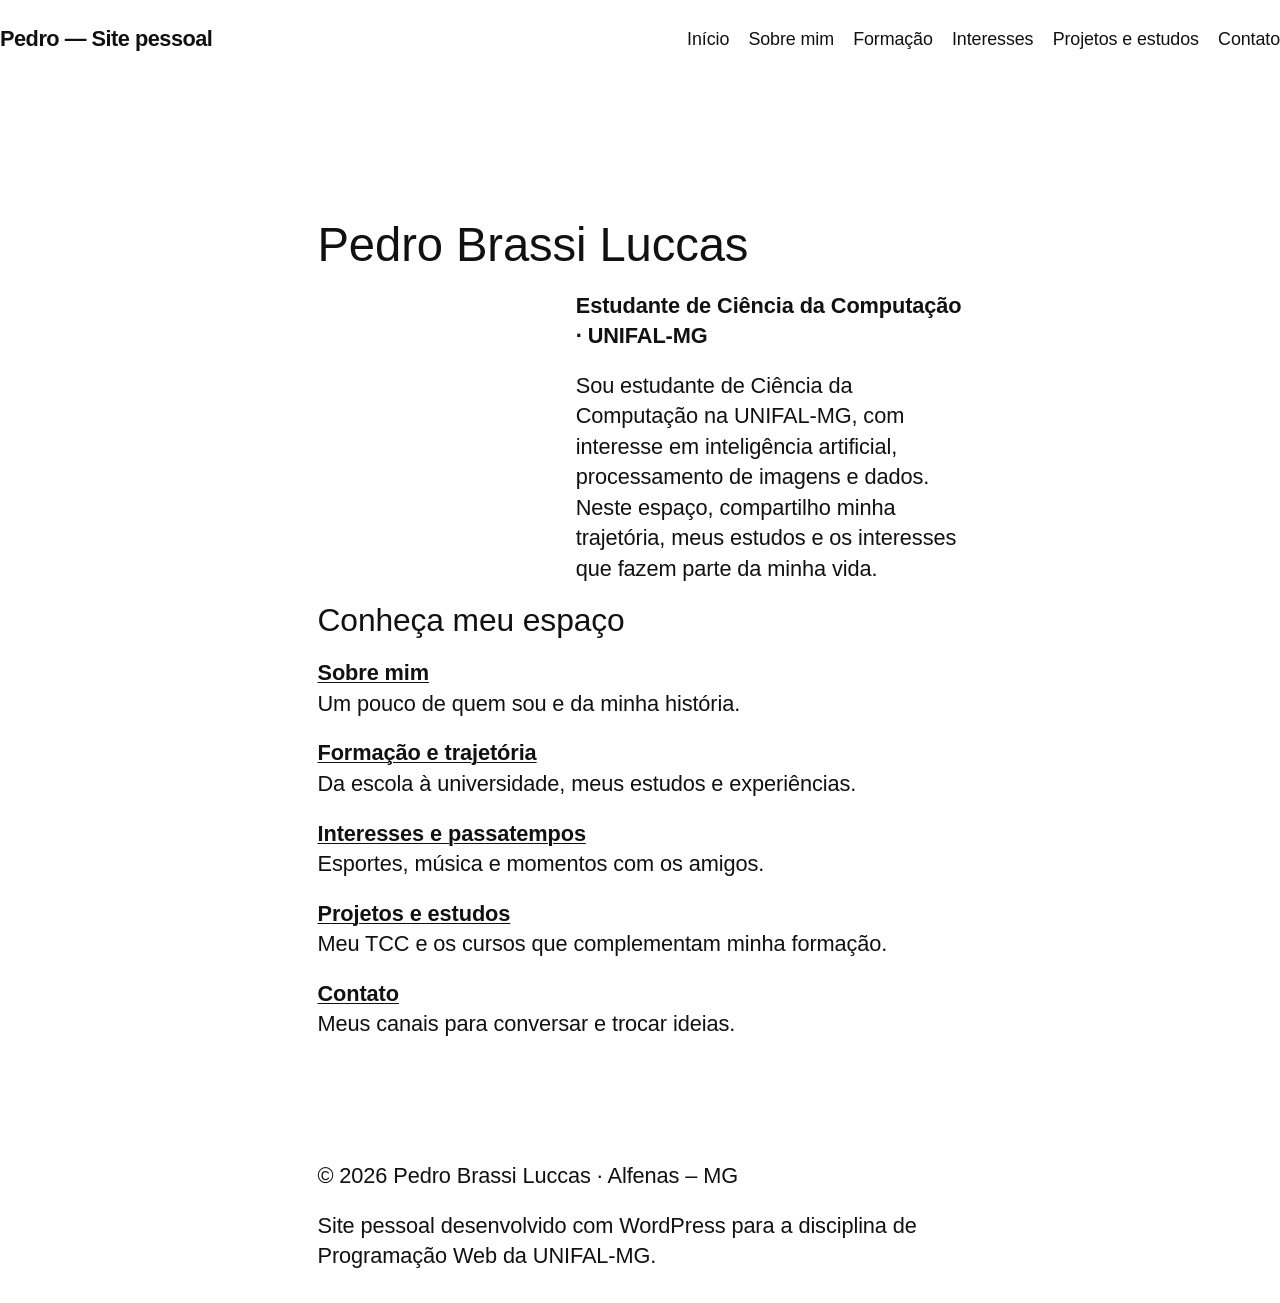
==== index.html @ 94f08eb8 "Adiciona site pessoal exportado do WordPress" ====
<!DOCTYPE html>
<html lang="en-US">
<head><meta charset="UTF-8">
	
	<meta name="viewport" content="width=device-width, initial-scale=1">
<meta name="robots" content="max-image-preview:large">
<title>Pedro — Site pessoal</title>




<style id="wp-img-auto-sizes-contain-inline-css">
img:is([sizes=auto i],[sizes^="auto," i]){contain-intrinsic-size:3000px 1500px}
/*# sourceURL=wp-img-auto-sizes-contain-inline-css */
</style>
<style id="wp-block-site-title-inline-css">
.wp-block-site-title{box-sizing:border-box}.wp-block-site-title :where(a){color:inherit;font-family:inherit;font-size:inherit;font-style:inherit;font-weight:inherit;letter-spacing:inherit;line-height:inherit;text-decoration:inherit}
/*# sourceURL=/site-pessoal/wp-includes/blocks/site-title/style.min.css */
</style>
<style id="wp-block-navigation-link-inline-css">
.wp-block-navigation .wp-block-navigation-item__label{overflow-wrap:break-word}.wp-block-navigation .wp-block-navigation-item__description{display:none}.link-ui-tools{outline:1px solid #f0f0f0;padding:8px}.link-ui-block-inserter{padding-top:8px}.link-ui-block-inserter__back{margin-left:8px;text-transform:uppercase}
/*# sourceURL=/site-pessoal/wp-includes/blocks/navigation-link/style.min.css */
</style>
<style id="wp-block-navigation-inline-css">
.wp-block-navigation{position:relative}.wp-block-navigation ul{margin-bottom:0;margin-left:0;margin-top:0;padding-left:0}.wp-block-navigation ul,.wp-block-navigation ul li{list-style:none}.wp-block-navigation .wp-block-navigation-item{align-items:center;background-color:inherit;display:flex;position:relative}.wp-block-navigation .wp-block-navigation-item .wp-block-navigation__submenu-container:empty{display:none}.wp-block-navigation .wp-block-navigation-item__content{display:block;z-index:1}.wp-block-navigation .wp-block-navigation-item__content.wp-block-navigation-item__content{color:inherit}.wp-block-navigation.has-text-decoration-underline .wp-block-navigation-item__content,.wp-block-navigation.has-text-decoration-underline .wp-block-navigation-item__content:active,.wp-block-navigation.has-text-decoration-underline .wp-block-navigation-item__content:focus{text-decoration:underline}.wp-block-navigation.has-text-decoration-line-through .wp-block-navigation-item__content,.wp-block-navigation.has-text-decoration-line-through .wp-block-navigation-item__content:active,.wp-block-navigation.has-text-decoration-line-through .wp-block-navigation-item__content:focus{text-decoration:line-through}.wp-block-navigation :where(a),.wp-block-navigation :where(a:active),.wp-block-navigation :where(a:focus){text-decoration:none}.wp-block-navigation .wp-block-navigation__submenu-icon{align-self:center;background-color:inherit;border:none;color:currentColor;display:inline-block;font-size:inherit;height:.6em;line-height:0;margin-left:.25em;padding:0;width:.6em}.wp-block-navigation .wp-block-navigation__submenu-icon svg{stroke:currentColor;display:inline-block;height:inherit;margin-top:.075em;width:inherit}.wp-block-navigation{--navigation-layout-justification-setting:flex-start;--navigation-layout-direction:row;--navigation-layout-wrap:wrap;--navigation-layout-justify:flex-start;--navigation-layout-align:center}.wp-block-navigation.is-vertical{--navigation-layout-direction:column;--navigation-layout-justify:initial;--navigation-layout-align:flex-start}.wp-block-navigation.no-wrap{--navigation-layout-wrap:nowrap}.wp-block-navigation.items-justified-center{--navigation-layout-justification-setting:center;--navigation-layout-justify:center}.wp-block-navigation.items-justified-center.is-vertical{--navigation-layout-align:center}.wp-block-navigation.items-justified-right{--navigation-layout-justification-setting:flex-end;--navigation-layout-justify:flex-end}.wp-block-navigation.items-justified-right.is-vertical{--navigation-layout-align:flex-end}.wp-block-navigation.items-justified-space-between{--navigation-layout-justification-setting:space-between;--navigation-layout-justify:space-between}:where(.wp-block-navigation) ul li{padding:0}.wp-block-navigation .has-child .wp-block-navigation__submenu-container{align-items:normal;background-color:inherit;color:inherit;display:flex;flex-direction:column;opacity:0;position:absolute;z-index:2}@media not (prefers-reduced-motion){.wp-block-navigation .has-child .wp-block-navigation__submenu-container{transition:opacity .1s linear}}.wp-block-navigation .has-child .wp-block-navigation__submenu-container{height:0;overflow:hidden;visibility:hidden;width:0}.wp-block-navigation .has-child .wp-block-navigation__submenu-container>.wp-block-navigation-item>.wp-block-navigation-item__content{display:flex;flex-grow:1;padding:.5em 1em}.wp-block-navigation .has-child .wp-block-navigation__submenu-container>.wp-block-navigation-item>.wp-block-navigation-item__content .wp-block-navigation__submenu-icon{margin-left:auto;margin-right:0}.wp-block-navigation .has-child .wp-block-navigation__submenu-container .wp-block-navigation-item__content{margin:0}.wp-block-navigation .has-child .wp-block-navigation__submenu-container{left:-1px;top:100%}@media (min-width:782px){.wp-block-navigation .has-child .wp-block-navigation__submenu-container .wp-block-navigation__submenu-container{left:100%;top:-1px}.wp-block-navigation .has-child .wp-block-navigation__submenu-container .wp-block-navigation__submenu-container:before{background:transparent;content:"";display:block;height:100%;position:absolute;right:100%;width:.5em}.wp-block-navigation .has-child .wp-block-navigation__submenu-container .wp-block-navigation__submenu-icon{margin-right:.25em}.wp-block-navigation .has-child .wp-block-navigation__submenu-container .wp-block-navigation__submenu-icon svg{transform:rotate(-90deg)}}@media (hover:hover){.wp-block-navigation .has-child:not(.open-on-click):hover>.wp-block-navigation__submenu-container{height:auto;min-width:200px;opacity:1;overflow:visible;visibility:visible;width:auto}}.wp-block-navigation .has-child .wp-block-navigation-submenu__toggle[aria-expanded=true]~.wp-block-navigation__submenu-container,.wp-block-navigation .has-child:not(.open-on-click):not(.open-on-hover-click):focus-within>.wp-block-navigation__submenu-container{height:auto;min-width:200px;opacity:1;overflow:visible;visibility:visible;width:auto}.wp-block-navigation .has-child.open-always{align-items:var(--navigation-layout-align,initial);flex-direction:var(--navigation-layout-direction,initial);flex-wrap:var(--navigation-layout-wrap,wrap);gap:var(--wp--style--block-gap,2em)}.wp-block-navigation .has-child.open-always,.wp-block-navigation .has-child.open-always .wp-block-navigation-item{justify-content:var(--navigation-layout-justify,initial)}.wp-block-navigation .has-child.open-always .wp-block-navigation__submenu-container,.wp-block-navigation .has-child.open-always.wp-block-navigation-submenu{gap:var(--wp--style--block-gap,2em)}.wp-block-navigation .has-child.open-always .wp-block-navigation-item,.wp-block-navigation .has-child.open-always .wp-block-navigation__submenu-container,.wp-block-navigation .has-child.open-always.wp-block-navigation-submenu{padding-bottom:0;padding-top:0}.wp-block-navigation .has-child.open-always .wp-block-navigation__submenu-container{padding-left:var(--wp--style--block-gap,2em);padding-right:var(--wp--style--block-gap,2em)}.wp-block-navigation .has-child.open-always .wp-block-navigation__submenu-container .wp-block-navigation-item__content{padding:0}.wp-block-navigation .has-child.open-always .wp-block-navigation__submenu-container>.wp-block-navigation-item>.wp-block-navigation-item__content,.wp-block-navigation .has-child.open-always>.wp-block-navigation-item__content{flex-grow:0}.wp-block-navigation .has-child.open-always>.wp-block-navigation__submenu-container{background-color:transparent;border:none;color:inherit;flex-basis:100%;height:auto;opacity:1;overflow:visible;position:static;visibility:visible;width:auto}.wp-block-navigation.has-background .has-child .wp-block-navigation__submenu-container{left:0;top:100%}@media (min-width:782px){.wp-block-navigation.has-background .has-child .wp-block-navigation__submenu-container .wp-block-navigation__submenu-container{left:100%;top:0}}.wp-block-navigation-submenu{display:flex;position:relative}.wp-block-navigation-submenu .wp-block-navigation__submenu-icon svg{stroke:currentColor}button.wp-block-navigation-item__content{background-color:transparent;border:none;color:currentColor;font-family:inherit;font-size:inherit;font-style:inherit;font-weight:inherit;letter-spacing:inherit;line-height:inherit;text-align:left;text-transform:inherit}.wp-block-navigation-submenu__toggle{cursor:pointer}.wp-block-navigation-submenu__toggle[aria-expanded=true]+.wp-block-navigation__submenu-icon>svg,.wp-block-navigation-submenu__toggle[aria-expanded=true]>svg{transform:rotate(180deg)}.wp-block-navigation-item.open-on-click .wp-block-navigation-submenu__toggle{padding-left:0;padding-right:.85em}.wp-block-navigation-item.open-on-click .wp-block-navigation-submenu__toggle+.wp-block-navigation__submenu-icon{margin-left:-.6em;pointer-events:none}.wp-block-navigation-item.open-on-click button.wp-block-navigation-item__content:not(.wp-block-navigation-submenu__toggle){padding:0}.wp-block-navigation .wp-block-page-list,.wp-block-navigation__container,.wp-block-navigation__responsive-close,.wp-block-navigation__responsive-container,.wp-block-navigation__responsive-container-content,.wp-block-navigation__responsive-dialog{gap:inherit}:where(.wp-block-navigation.has-background .wp-block-navigation-item a:not(.wp-element-button)),:where(.wp-block-navigation.has-background .wp-block-navigation-submenu a:not(.wp-element-button)){padding:.5em 1em}:where(.wp-block-navigation .wp-block-navigation__submenu-container .wp-block-navigation-item a:not(.wp-element-button)),:where(.wp-block-navigation .wp-block-navigation__submenu-container .wp-block-navigation-submenu a:not(.wp-element-button)),:where(.wp-block-navigation .wp-block-navigation__submenu-container .wp-block-navigation-submenu button.wp-block-navigation-item__content),:where(.wp-block-navigation .wp-block-navigation__submenu-container .wp-block-pages-list__item button.wp-block-navigation-item__content){padding:.5em 1em}.wp-block-navigation.items-justified-right .wp-block-navigation__container .has-child .wp-block-navigation__submenu-container,.wp-block-navigation.items-justified-right .wp-block-page-list>.has-child .wp-block-navigation__submenu-container,.wp-block-navigation.items-justified-space-between .wp-block-page-list>.has-child:last-child .wp-block-navigation__submenu-container,.wp-block-navigation.items-justified-space-between>.wp-block-navigation__container>.has-child:last-child .wp-block-navigation__submenu-container{left:auto;right:0}.wp-block-navigation.items-justified-right .wp-block-navigation__container .has-child .wp-block-navigation__submenu-container .wp-block-navigation__submenu-container,.wp-block-navigation.items-justified-right .wp-block-page-list>.has-child .wp-block-navigation__submenu-container .wp-block-navigation__submenu-container,.wp-block-navigation.items-justified-space-between .wp-block-page-list>.has-child:last-child .wp-block-navigation__submenu-container .wp-block-navigation__submenu-container,.wp-block-navigation.items-justified-space-between>.wp-block-navigation__container>.has-child:last-child .wp-block-navigation__submenu-container .wp-block-navigation__submenu-container{left:-1px;right:-1px}@media (min-width:782px){.wp-block-navigation.items-justified-right .wp-block-navigation__container .has-child .wp-block-navigation__submenu-container .wp-block-navigation__submenu-container,.wp-block-navigation.items-justified-right .wp-block-page-list>.has-child .wp-block-navigation__submenu-container .wp-block-navigation__submenu-container,.wp-block-navigation.items-justified-space-between .wp-block-page-list>.has-child:last-child .wp-block-navigation__submenu-container .wp-block-navigation__submenu-container,.wp-block-navigation.items-justified-space-between>.wp-block-navigation__container>.has-child:last-child .wp-block-navigation__submenu-container .wp-block-navigation__submenu-container{left:auto;right:100%}}.wp-block-navigation:not(.has-background) .wp-block-navigation__submenu-container{background-color:#fff;border:1px solid rgba(0,0,0,.15)}.wp-block-navigation.has-background .wp-block-navigation__submenu-container{background-color:inherit}.wp-block-navigation:not(.has-text-color) .wp-block-navigation__submenu-container{color:#000}.wp-block-navigation__container{align-items:var(--navigation-layout-align,initial);display:flex;flex-direction:var(--navigation-layout-direction,initial);flex-wrap:var(--navigation-layout-wrap,wrap);justify-content:var(--navigation-layout-justify,initial);list-style:none;margin:0;padding-left:0}.wp-block-navigation__container .is-responsive{display:none}.wp-block-navigation__container:only-child,.wp-block-page-list:only-child{flex-grow:1}@keyframes overlay-menu__fade-in-animation{0%{opacity:0;transform:translateY(.5em)}to{opacity:1;transform:translateY(0)}}.wp-block-navigation__responsive-container{bottom:0;display:none;left:0;position:fixed;right:0;top:0}.wp-block-navigation__responsive-container :where(.wp-block-navigation-item a){color:inherit}.wp-block-navigation__responsive-container .wp-block-navigation__responsive-container-content{align-items:var(--navigation-layout-align,initial);display:flex;flex-direction:var(--navigation-layout-direction,initial);flex-wrap:var(--navigation-layout-wrap,wrap);justify-content:var(--navigation-layout-justify,initial)}.wp-block-navigation__responsive-container:not(.is-menu-open.is-menu-open){background-color:inherit!important;color:inherit!important}.wp-block-navigation__responsive-container.is-menu-open{background-color:inherit;display:flex;flex-direction:column}@media not (prefers-reduced-motion){.wp-block-navigation__responsive-container.is-menu-open{animation:overlay-menu__fade-in-animation .1s ease-out;animation-fill-mode:forwards}}.wp-block-navigation__responsive-container.is-menu-open:not(.disable-default-overlay){padding:clamp(1rem,var(--wp--style--root--padding-top),20rem) clamp(1rem,var(--wp--style--root--padding-right),20rem) clamp(1rem,var(--wp--style--root--padding-bottom),20rem) clamp(1rem,var(--wp--style--root--padding-left),20rem)}.wp-block-navigation__responsive-container.is-menu-open{overflow:auto;z-index:100000}.wp-block-navigation__responsive-container.is-menu-open:not(.disable-default-overlay) .wp-block-navigation__responsive-container-content{padding-top:calc(2rem + 24px)}.wp-block-navigation__responsive-container.is-menu-open:where(:not(.disable-default-overlay)) .wp-block-navigation__responsive-container-content{align-items:var(--navigation-layout-justification-setting,inherit);display:flex;flex-direction:column;flex-wrap:nowrap;overflow:visible}.wp-block-navigation__responsive-container.is-menu-open:where(:not(.disable-default-overlay)) .wp-block-navigation__responsive-container-content,.wp-block-navigation__responsive-container.is-menu-open:where(:not(.disable-default-overlay)) .wp-block-navigation__responsive-container-content .wp-block-navigation__container,.wp-block-navigation__responsive-container.is-menu-open:where(:not(.disable-default-overlay)) .wp-block-navigation__responsive-container-content .wp-block-page-list{justify-content:flex-start}.wp-block-navigation__responsive-container.is-menu-open:where(:not(.disable-default-overlay)) .wp-block-navigation__responsive-container-content .wp-block-navigation__submenu-icon{display:none}.wp-block-navigation__responsive-container.is-menu-open:where(:not(.disable-default-overlay)) .wp-block-navigation__responsive-container-content .has-child .wp-block-navigation__submenu-container{border:none;height:auto;min-width:200px;opacity:1;overflow:initial;padding-left:2rem;padding-right:2rem;position:static;visibility:visible;width:auto}.wp-block-navigation__responsive-container.is-menu-open:where(:not(.disable-default-overlay)) .wp-block-navigation__responsive-container-content .wp-block-navigation__container,.wp-block-navigation__responsive-container.is-menu-open:where(:not(.disable-default-overlay)) .wp-block-navigation__responsive-container-content .wp-block-navigation__submenu-container{gap:inherit}.wp-block-navigation__responsive-container.is-menu-open:where(:not(.disable-default-overlay)) .wp-block-navigation__responsive-container-content .wp-block-navigation__submenu-container{padding-top:var(--wp--style--block-gap,2em)}.wp-block-navigation__responsive-container.is-menu-open:where(:not(.disable-default-overlay)) .wp-block-navigation__responsive-container-content .wp-block-navigation-item__content{padding:0}.wp-block-navigation__responsive-container.is-menu-open:where(:not(.disable-default-overlay)) .wp-block-navigation__responsive-container-content .wp-block-navigation-item,.wp-block-navigation__responsive-container.is-menu-open:where(:not(.disable-default-overlay)) .wp-block-navigation__responsive-container-content .wp-block-navigation__container,.wp-block-navigation__responsive-container.is-menu-open:where(:not(.disable-default-overlay)) .wp-block-navigation__responsive-container-content .wp-block-page-list{align-items:var(--navigation-layout-justification-setting,initial);display:flex;flex-direction:column}.wp-block-navigation__responsive-container.is-menu-open:where(:not(.disable-default-overlay)) .wp-block-navigation-item,.wp-block-navigation__responsive-container.is-menu-open:where(:not(.disable-default-overlay)) .wp-block-navigation-item .wp-block-navigation__submenu-container,.wp-block-navigation__responsive-container.is-menu-open:where(:not(.disable-default-overlay)) .wp-block-navigation__container,.wp-block-navigation__responsive-container.is-menu-open:where(:not(.disable-default-overlay)) .wp-block-page-list{background:transparent!important;color:inherit!important}.wp-block-navigation__responsive-container.is-menu-open:where(:not(.disable-default-overlay)) .wp-block-navigation__submenu-container.wp-block-navigation__submenu-container.wp-block-navigation__submenu-container.wp-block-navigation__submenu-container{left:auto;right:auto}.wp-block-navigation__responsive-container.disable-default-overlay .wp-block-navigation__overlay-container{display:none;width:100%}.wp-block-navigation__responsive-container.disable-default-overlay .wp-block-navigation__responsive-close{max-width:none}.wp-block-navigation__responsive-container.disable-default-overlay.is-menu-open .wp-block-navigation__responsive-container-content>:not(.wp-block-navigation__overlay-container){display:none}.wp-block-navigation__responsive-container.disable-default-overlay.is-menu-open .wp-block-navigation__responsive-container-content .wp-block-navigation__overlay-container{display:block}.wp-block-navigation__responsive-container.disable-default-overlay.is-menu-open .wp-block-navigation__responsive-container-content .wp-block-navigation__overlay-container .wp-block-navigation__submenu-container{left:0;right:auto}@media (min-width:600px){.wp-block-navigation__responsive-container:not(.hidden-by-default):not(.is-menu-open){background-color:inherit;display:block;position:relative;width:100%;z-index:auto}.wp-block-navigation__responsive-container:not(.hidden-by-default):not(.is-menu-open) .wp-block-navigation__responsive-container-close{display:none}.wp-block-navigation__responsive-container.is-menu-open .wp-block-navigation__submenu-container.wp-block-navigation__submenu-container.wp-block-navigation__submenu-container.wp-block-navigation__submenu-container{left:0}}.wp-block-navigation:not(.has-background) .wp-block-navigation__responsive-container.is-menu-open:not(.disable-default-overlay){background-color:#fff}.wp-block-navigation:not(.has-text-color) .wp-block-navigation__responsive-container.is-menu-open:not(.disable-default-overlay){color:#000}.wp-block-navigation__toggle_button_label{font-size:1rem;font-weight:700}.wp-block-navigation__responsive-container-close,.wp-block-navigation__responsive-container-open{background:transparent;border:none;color:currentColor;cursor:pointer;margin:0;padding:0;text-transform:inherit;vertical-align:middle}.wp-block-navigation__responsive-container-close svg,.wp-block-navigation__responsive-container-open svg{fill:currentColor;display:block;height:24px;pointer-events:none;width:24px}.wp-block-navigation__responsive-container-open{display:flex}.wp-block-navigation__responsive-container-open.wp-block-navigation__responsive-container-open.wp-block-navigation__responsive-container-open{font-family:inherit;font-size:inherit;font-weight:inherit}@media (min-width:600px){.wp-block-navigation__responsive-container-open:not(.always-shown){display:none}}.wp-block-navigation__responsive-container-close{position:absolute;right:0;top:0;z-index:2}.wp-block-navigation__responsive-container-close.wp-block-navigation__responsive-container-close.wp-block-navigation__responsive-container-close{font-family:inherit;font-size:inherit;font-weight:inherit}.disable-default-overlay .wp-block-navigation__responsive-container-close{right:clamp(1rem,var(--wp--style--root--padding-left),20rem);top:clamp(1rem,var(--wp--style--root--padding-left),20rem)}.wp-block-navigation__responsive-close{width:100%}.has-modal-open .wp-block-navigation__responsive-close{margin-left:auto;margin-right:auto;max-width:var(--wp--style--global--wide-size,100%)}.wp-block-navigation__responsive-close:focus{outline:none}.is-menu-open .wp-block-navigation__responsive-close,.is-menu-open .wp-block-navigation__responsive-container-content,.is-menu-open .wp-block-navigation__responsive-dialog{box-sizing:border-box}.wp-block-navigation__responsive-dialog{position:relative}.has-modal-open .admin-bar .is-menu-open:where(:not(.disable-default-overlay)) .wp-block-navigation__responsive-dialog{margin-top:46px}@media (min-width:782px){.has-modal-open .admin-bar .is-menu-open:where(:not(.disable-default-overlay)) .wp-block-navigation__responsive-dialog{margin-top:32px}}html.has-modal-open{overflow:hidden}
/*# sourceURL=/site-pessoal/wp-includes/blocks/navigation/style.min.css */
</style>
<style id="wp-block-group-inline-css">
.wp-block-group{box-sizing:border-box}:where(.wp-block-group.wp-block-group-is-layout-constrained){position:relative}
/*# sourceURL=/site-pessoal/wp-includes/blocks/group/style.min.css */
</style>
<style id="wp-block-post-title-inline-css">
.wp-block-post-title{box-sizing:border-box;word-break:break-word}.wp-block-post-title :where(a){display:inline-block;font-family:inherit;font-size:inherit;font-style:inherit;font-weight:inherit;letter-spacing:inherit;line-height:inherit;text-decoration:inherit}
/*# sourceURL=/site-pessoal/wp-includes/blocks/post-title/style.min.css */
</style>
<style id="wp-block-image-inline-css">
.wp-block-image>a,.wp-block-image>figure>a{display:inline-block}.wp-block-image img{box-sizing:border-box;height:auto;max-width:100%;vertical-align:bottom}@media not (prefers-reduced-motion){.wp-block-image img.hide{visibility:hidden}.wp-block-image img.show{animation:show-content-image .4s}}.wp-block-image[style*=border-radius] img,.wp-block-image[style*=border-radius]>a{border-radius:inherit}.wp-block-image.has-custom-border img{box-sizing:border-box}.wp-block-image.aligncenter{text-align:center}.wp-block-image.alignfull>a,.wp-block-image.alignwide>a{width:100%}.wp-block-image.alignfull img,.wp-block-image.alignwide img{height:auto;width:100%}.wp-block-image .aligncenter,.wp-block-image .alignleft,.wp-block-image .alignright,.wp-block-image.aligncenter,.wp-block-image.alignleft,.wp-block-image.alignright{display:table}.wp-block-image .aligncenter>figcaption,.wp-block-image .alignleft>figcaption,.wp-block-image .alignright>figcaption,.wp-block-image.aligncenter>figcaption,.wp-block-image.alignleft>figcaption,.wp-block-image.alignright>figcaption{caption-side:bottom;display:table-caption}.wp-block-image .alignleft{float:left;margin:.5em 1em .5em 0}.wp-block-image .alignright{float:right;margin:.5em 0 .5em 1em}.wp-block-image .aligncenter{margin-left:auto;margin-right:auto}.wp-block-image :where(figcaption){margin-bottom:1em;margin-top:.5em}.wp-block-image.is-style-circle-mask img{border-radius:9999px}@supports ((-webkit-mask-image:none) or (mask-image:none)) or (-webkit-mask-image:none){.wp-block-image.is-style-circle-mask img{border-radius:0;-webkit-mask-image:url('data:image/svg+xml;utf8,<svg viewBox="0 0 100 100" xmlns="http://www.w3.org/2000/svg"><circle cx="50" cy="50" r="50"/></svg>');mask-image:url('data:image/svg+xml;utf8,<svg viewBox="0 0 100 100" xmlns="http://www.w3.org/2000/svg"><circle cx="50" cy="50" r="50"/></svg>');mask-mode:alpha;-webkit-mask-position:center;mask-position:center;-webkit-mask-repeat:no-repeat;mask-repeat:no-repeat;-webkit-mask-size:contain;mask-size:contain}}:root :where(.wp-block-image.is-style-rounded img,.wp-block-image .is-style-rounded img){border-radius:9999px}.wp-block-image figure{margin:0}.wp-lightbox-container{display:flex;flex-direction:column;position:relative}.wp-lightbox-container img{cursor:zoom-in}.wp-lightbox-container img:hover+button{opacity:1}.wp-lightbox-container button{align-items:center;backdrop-filter:blur(16px) saturate(180%);background-color:rgba(90,90,90,.25);border:none;border-radius:4px;cursor:zoom-in;display:flex;height:20px;justify-content:center;opacity:0;padding:0;position:absolute;right:16px;text-align:center;top:16px;width:20px;z-index:100}@media not (prefers-reduced-motion){.wp-lightbox-container button{transition:opacity .2s ease}}.wp-lightbox-container button:focus-visible{outline:3px auto rgba(90,90,90,.25);outline:3px auto -webkit-focus-ring-color;outline-offset:3px}.wp-lightbox-container button:hover{cursor:pointer;opacity:1}.wp-lightbox-container button:focus{opacity:1}.wp-lightbox-container button:focus,.wp-lightbox-container button:hover,.wp-lightbox-container button:not(:hover):not(:active):not(.has-background){background-color:rgba(90,90,90,.25);border:none}.wp-lightbox-overlay{box-sizing:border-box;cursor:zoom-out;height:100vh;left:0;overflow:hidden;position:fixed;top:0;visibility:hidden;width:100%;z-index:100000}.wp-lightbox-overlay .wp-lightbox-close-button{align-items:center;cursor:pointer;display:flex;font-family:inherit;gap:8px;justify-content:center;line-height:1;min-height:40px;min-width:40px;padding:0 4px;position:absolute;right:calc(env(safe-area-inset-right) + 16px);top:calc(env(safe-area-inset-top) + 16px);z-index:5000000}.wp-lightbox-overlay .wp-lightbox-close-button:focus,.wp-lightbox-overlay .wp-lightbox-close-button:hover,.wp-lightbox-overlay .wp-lightbox-close-button:not(:hover):not(:active):not(.has-background){background:none;border:none}.wp-lightbox-overlay .wp-lightbox-close-button:has(.wp-lightbox-close-text:not([hidden])) .wp-lightbox-close-icon svg{height:1em;width:1em}.wp-lightbox-overlay .wp-lightbox-close-icon svg{display:block}.wp-lightbox-overlay .wp-lightbox-navigation-button-next,.wp-lightbox-overlay .wp-lightbox-navigation-button-prev{align-items:center;bottom:16px;cursor:pointer;display:flex;font-family:inherit;gap:4px;justify-content:center;line-height:1;min-height:40px;min-width:40px;padding:0 8px;position:absolute;z-index:2000002}.wp-lightbox-overlay .wp-lightbox-navigation-button-next[hidden],.wp-lightbox-overlay .wp-lightbox-navigation-button-prev[hidden]{display:none}@media (min-width:960px){.wp-lightbox-overlay .wp-lightbox-navigation-button-next,.wp-lightbox-overlay .wp-lightbox-navigation-button-prev{bottom:50%;transform:translateY(-50%)}}.wp-lightbox-overlay .wp-lightbox-navigation-button-next:focus,.wp-lightbox-overlay .wp-lightbox-navigation-button-next:hover,.wp-lightbox-overlay .wp-lightbox-navigation-button-next:not(:hover):not(:active):not(.has-background),.wp-lightbox-overlay .wp-lightbox-navigation-button-prev:focus,.wp-lightbox-overlay .wp-lightbox-navigation-button-prev:hover,.wp-lightbox-overlay .wp-lightbox-navigation-button-prev:not(:hover):not(:active):not(.has-background){background:none;border:none;padding:0 8px}.wp-lightbox-overlay .wp-lightbox-navigation-button-next:has(.wp-lightbox-navigation-text:not([hidden])) .wp-lightbox-navigation-icon svg,.wp-lightbox-overlay .wp-lightbox-navigation-button-prev:has(.wp-lightbox-navigation-text:not([hidden])) .wp-lightbox-navigation-icon svg{display:block;height:1.5em;width:1.5em}.wp-lightbox-overlay .wp-lightbox-navigation-button-prev{left:calc(env(safe-area-inset-left) + 16px)}.wp-lightbox-overlay .wp-lightbox-navigation-button-next{right:calc(env(safe-area-inset-right) + 16px)}.wp-lightbox-overlay .wp-lightbox-navigation-icon svg{vertical-align:middle}.wp-lightbox-overlay .lightbox-image-container{height:var(--wp--lightbox-container-height);left:50%;overflow:hidden;position:absolute;top:50%;transform:translate(-50%,-50%);transform-origin:top left;width:var(--wp--lightbox-container-width);z-index:2000001}.wp-lightbox-overlay .wp-block-image{align-items:center;box-sizing:border-box;display:flex;height:100%;justify-content:center;margin:0;position:relative;transform-origin:0 0;width:100%;z-index:3000000}.wp-lightbox-overlay .wp-block-image img{height:var(--wp--lightbox-image-height);min-height:var(--wp--lightbox-image-height);min-width:var(--wp--lightbox-image-width);width:var(--wp--lightbox-image-width)}.wp-lightbox-overlay .wp-block-image figcaption{display:none}.wp-lightbox-overlay button{background:none;border:none}.wp-lightbox-overlay .scrim{background-color:#fff;height:100%;opacity:.9;position:absolute;width:100%;z-index:2000000}.wp-lightbox-overlay.active{visibility:visible}@media not (prefers-reduced-motion){.wp-lightbox-overlay.active{animation:turn-on-visibility .25s both}.wp-lightbox-overlay.active img{animation:turn-on-visibility .35s both}.wp-lightbox-overlay.show-closing-animation:not(.active){animation:turn-off-visibility .35s both}.wp-lightbox-overlay.show-closing-animation:not(.active) img{animation:turn-off-visibility .25s both}.wp-lightbox-overlay.zoom.active{animation:none;opacity:1;visibility:visible}.wp-lightbox-overlay.zoom.active .lightbox-image-container{animation:lightbox-zoom-in .4s}.wp-lightbox-overlay.zoom.active .lightbox-image-container img{animation:none}.wp-lightbox-overlay.zoom.active .scrim{animation:turn-on-visibility .4s forwards}.wp-lightbox-overlay.zoom.show-closing-animation:not(.active){animation:none}.wp-lightbox-overlay.zoom.show-closing-animation:not(.active) .lightbox-image-container{animation:lightbox-zoom-out .4s}.wp-lightbox-overlay.zoom.show-closing-animation:not(.active) .lightbox-image-container img{animation:none}.wp-lightbox-overlay.zoom.show-closing-animation:not(.active) .scrim{animation:turn-off-visibility .4s forwards}}@keyframes show-content-image{0%{visibility:hidden}99%{visibility:hidden}to{visibility:visible}}@keyframes turn-on-visibility{0%{opacity:0}to{opacity:1}}@keyframes turn-off-visibility{0%{opacity:1;visibility:visible}99%{opacity:0;visibility:visible}to{opacity:0;visibility:hidden}}@keyframes lightbox-zoom-in{0%{transform:translate(calc((-100vw + var(--wp--lightbox-scrollbar-width))/2 + var(--wp--lightbox-initial-left-position)),calc(-50vh + var(--wp--lightbox-initial-top-position))) scale(var(--wp--lightbox-scale))}to{transform:translate(-50%,-50%) scale(1)}}@keyframes lightbox-zoom-out{0%{transform:translate(-50%,-50%) scale(1);visibility:visible}99%{visibility:visible}to{transform:translate(calc((-100vw + var(--wp--lightbox-scrollbar-width))/2 + var(--wp--lightbox-initial-left-position)),calc(-50vh + var(--wp--lightbox-initial-top-position))) scale(var(--wp--lightbox-scale));visibility:hidden}}
/*# sourceURL=/site-pessoal/wp-includes/blocks/image/style.min.css */
</style>
<style id="wp-block-paragraph-inline-css">
.is-small-text{font-size:.875em}.is-regular-text{font-size:1em}.is-large-text{font-size:2.25em}.is-larger-text{font-size:3em}.has-drop-cap:not(:focus):first-letter{float:left;font-size:8.4em;font-style:normal;font-weight:100;line-height:.68;margin:.05em .1em 0 0;text-transform:uppercase}body.rtl .has-drop-cap:not(:focus):first-letter{float:none;margin-left:.1em}p.has-drop-cap.has-background{overflow:hidden}:root :where(p.has-background){padding:1.25em 2.375em}:where(p.has-text-color:not(.has-link-color)) a{color:inherit}p.has-text-align-left[style*="writing-mode:vertical-lr"],p.has-text-align-right[style*="writing-mode:vertical-rl"]{rotate:180deg}
/*# sourceURL=/site-pessoal/wp-includes/blocks/paragraph/style.min.css */
</style>
<style id="wp-block-columns-inline-css">
.wp-block-columns{box-sizing:border-box;display:flex;flex-wrap:wrap!important}@media (min-width:782px){.wp-block-columns{flex-wrap:nowrap!important}}.wp-block-columns{align-items:normal!important}.wp-block-columns.are-vertically-aligned-top{align-items:flex-start}.wp-block-columns.are-vertically-aligned-center{align-items:center}.wp-block-columns.are-vertically-aligned-bottom{align-items:flex-end}@media (max-width:781px){.wp-block-columns:not(.is-not-stacked-on-mobile)>.wp-block-column{flex-basis:100%!important}}@media (min-width:782px){.wp-block-columns:not(.is-not-stacked-on-mobile)>.wp-block-column{flex-basis:0;flex-grow:1}.wp-block-columns:not(.is-not-stacked-on-mobile)>.wp-block-column[style*=flex-basis]{flex-grow:0}}.wp-block-columns.is-not-stacked-on-mobile{flex-wrap:nowrap!important}.wp-block-columns.is-not-stacked-on-mobile>.wp-block-column{flex-basis:0;flex-grow:1}.wp-block-columns.is-not-stacked-on-mobile>.wp-block-column[style*=flex-basis]{flex-grow:0}:where(.wp-block-columns){margin-bottom:1.75em}:where(.wp-block-columns.has-background){padding:1.25em 2.375em}.wp-block-column{flex-grow:1;min-width:0;overflow-wrap:break-word;word-break:break-word}.wp-block-column.is-vertically-aligned-top{align-self:flex-start}.wp-block-column.is-vertically-aligned-center{align-self:center}.wp-block-column.is-vertically-aligned-bottom{align-self:flex-end}.wp-block-column.is-vertically-aligned-stretch{align-self:stretch}.wp-block-column.is-vertically-aligned-bottom,.wp-block-column.is-vertically-aligned-center,.wp-block-column.is-vertically-aligned-top{width:100%}
/*# sourceURL=/site-pessoal/wp-includes/blocks/columns/style.min.css */
</style>
<style id="wp-block-heading-inline-css">
h1:where(.wp-block-heading).has-background,h2:where(.wp-block-heading).has-background,h3:where(.wp-block-heading).has-background,h4:where(.wp-block-heading).has-background,h5:where(.wp-block-heading).has-background,h6:where(.wp-block-heading).has-background{padding:1.25em 2.375em}h1.has-text-align-left[style*=writing-mode]:where([style*=vertical-lr]),h1.has-text-align-right[style*=writing-mode]:where([style*=vertical-rl]),h2.has-text-align-left[style*=writing-mode]:where([style*=vertical-lr]),h2.has-text-align-right[style*=writing-mode]:where([style*=vertical-rl]),h3.has-text-align-left[style*=writing-mode]:where([style*=vertical-lr]),h3.has-text-align-right[style*=writing-mode]:where([style*=vertical-rl]),h4.has-text-align-left[style*=writing-mode]:where([style*=vertical-lr]),h4.has-text-align-right[style*=writing-mode]:where([style*=vertical-rl]),h5.has-text-align-left[style*=writing-mode]:where([style*=vertical-lr]),h5.has-text-align-right[style*=writing-mode]:where([style*=vertical-rl]),h6.has-text-align-left[style*=writing-mode]:where([style*=vertical-lr]),h6.has-text-align-right[style*=writing-mode]:where([style*=vertical-rl]){rotate:180deg}
/*# sourceURL=/site-pessoal/wp-includes/blocks/heading/style.min.css */
</style>
<style id="wp-block-post-content-inline-css">
.wp-block-post-content{display:flow-root}
/*# sourceURL=/site-pessoal/wp-includes/blocks/post-content/style.min.css */
</style>
<style id="wp-emoji-styles-inline-css">

	img.wp-smiley, img.emoji {
		display: inline !important;
		border: none !important;
		box-shadow: none !important;
		height: 1em !important;
		width: 1em !important;
		margin: 0 0.07em !important;
		vertical-align: -0.1em !important;
		background: none !important;
		padding: 0 !important;
	}
/*# sourceURL=wp-emoji-styles-inline-css */
</style>
<style id="wp-block-library-inline-css">
:root{--wp-block-synced-color:#7a00df;--wp-block-synced-color--rgb:122,0,223;--wp-bound-block-color:var(--wp-block-synced-color);--wp-editor-canvas-background:#ddd;--wp-admin-theme-color:#007cba;--wp-admin-theme-color--rgb:0,124,186;--wp-admin-theme-color-darker-10:#006ba1;--wp-admin-theme-color-darker-10--rgb:0,107,160.5;--wp-admin-theme-color-darker-20:#005a87;--wp-admin-theme-color-darker-20--rgb:0,90,135;--wp-admin-border-width-focus:2px}@media (min-resolution:192dpi){:root{--wp-admin-border-width-focus:1.5px}}.wp-element-button{cursor:pointer}:root .has-very-light-gray-background-color{background-color:#eee}:root .has-very-dark-gray-background-color{background-color:#313131}:root .has-very-light-gray-color{color:#eee}:root .has-very-dark-gray-color{color:#313131}:root .has-vivid-green-cyan-to-vivid-cyan-blue-gradient-background{background:linear-gradient(135deg,#00d084,#0693e3)}:root .has-purple-crush-gradient-background{background:linear-gradient(135deg,#34e2e4,#4721fb 50%,#ab1dfe)}:root .has-hazy-dawn-gradient-background{background:linear-gradient(135deg,#faaca8,#dad0ec)}:root .has-subdued-olive-gradient-background{background:linear-gradient(135deg,#fafae1,#67a671)}:root .has-atomic-cream-gradient-background{background:linear-gradient(135deg,#fdd79a,#004a59)}:root .has-nightshade-gradient-background{background:linear-gradient(135deg,#330968,#31cdcf)}:root .has-midnight-gradient-background{background:linear-gradient(135deg,#020381,#2874fc)}:root{--wp--preset--font-size--normal:16px;--wp--preset--font-size--huge:42px}.has-regular-font-size{font-size:1em}.has-larger-font-size{font-size:2.625em}.has-normal-font-size{font-size:var(--wp--preset--font-size--normal)}.has-huge-font-size{font-size:var(--wp--preset--font-size--huge)}:root .has-text-align-center{text-align:center}:root .has-text-align-left{text-align:left}:root .has-text-align-right{text-align:right}.has-fit-text{white-space:nowrap!important}#end-resizable-editor-section{display:none}.aligncenter{clear:both}.items-justified-left{justify-content:flex-start}.items-justified-center{justify-content:center}.items-justified-right{justify-content:flex-end}.items-justified-space-between{justify-content:space-between}.screen-reader-text{word-wrap:normal!important;border:0;clip-path:inset(50%);height:1px;margin:-1px;overflow:hidden;padding:0;position:absolute;width:1px;word-break:normal!important}.screen-reader-text:focus{background-color:#ddd;clip-path:none;color:#444;display:block;font-size:1em;height:auto;left:5px;line-height:normal;padding:15px 23px 14px;text-decoration:none;top:5px;width:auto;z-index:100000}html :where(.has-border-color){border-style:solid}html :where([style^=border-color],[style*=";border-color"],[style*="; border-color"]){border-style:solid}html :where([style^=border-top-color],[style*=";border-top-color"],[style*="; border-top-color"]){border-top-style:solid}html :where([style^=border-right-color],[style*=";border-right-color"],[style*="; border-right-color"]){border-right-style:solid}html :where([style^=border-bottom-color],[style*=";border-bottom-color"],[style*="; border-bottom-color"]){border-bottom-style:solid}html :where([style^=border-left-color],[style*=";border-left-color"],[style*="; border-left-color"]){border-left-style:solid}html :where([style^=border-width],[style*=";border-width"],[style*="; border-width"]){border-style:solid}html :where([style^=border-top-width],[style*=";border-top-width"],[style*="; border-top-width"]){border-top-style:solid}html :where([style^=border-right-width],[style*=";border-right-width"],[style*="; border-right-width"]){border-right-style:solid}html :where([style^=border-bottom-width],[style*=";border-bottom-width"],[style*="; border-bottom-width"]){border-bottom-style:solid}html :where([style^=border-left-width],[style*=";border-left-width"],[style*="; border-left-width"]){border-left-style:solid}html :where(img[class*=wp-image-]){height:auto;max-width:100%}:where(figure){margin:0 0 1em}html :where(.is-position-sticky){--wp-admin--admin-bar--position-offset:var(--wp-admin--admin-bar--height,0px)}@media screen and (max-width:600px){html :where(.is-position-sticky){--wp-admin--admin-bar--position-offset:0px}}
/*# sourceURL=/wp-includes/css/dist/block-library/common.min.css */
</style>
<style id="global-styles-inline-css">
:root{--wp--preset--aspect-ratio--square: 1;--wp--preset--aspect-ratio--4-3: 4/3;--wp--preset--aspect-ratio--3-4: 3/4;--wp--preset--aspect-ratio--3-2: 3/2;--wp--preset--aspect-ratio--2-3: 2/3;--wp--preset--aspect-ratio--16-9: 16/9;--wp--preset--aspect-ratio--9-16: 9/16;--wp--preset--color--black: #000000;--wp--preset--color--cyan-bluish-gray: #abb8c3;--wp--preset--color--white: #ffffff;--wp--preset--color--pale-pink: #f78da7;--wp--preset--color--vivid-red: #cf2e2e;--wp--preset--color--luminous-vivid-orange: #ff6900;--wp--preset--color--luminous-vivid-amber: #fcb900;--wp--preset--color--light-green-cyan: #7bdcb5;--wp--preset--color--vivid-green-cyan: #00d084;--wp--preset--color--pale-cyan-blue: #8ed1fc;--wp--preset--color--vivid-cyan-blue: #0693e3;--wp--preset--color--vivid-purple: #9b51e0;--wp--preset--color--base: #FFFFFF;--wp--preset--color--contrast: #111111;--wp--preset--color--accent-1: #FFEE58;--wp--preset--color--accent-2: #F6CFF4;--wp--preset--color--accent-3: #503AA8;--wp--preset--color--accent-4: #686868;--wp--preset--color--accent-5: #FBFAF3;--wp--preset--color--accent-6: color-mix(in srgb, currentColor 20%, transparent);--wp--preset--gradient--vivid-cyan-blue-to-vivid-purple: linear-gradient(135deg,rgb(6,147,227) 0%,rgb(155,81,224) 100%);--wp--preset--gradient--light-green-cyan-to-vivid-green-cyan: linear-gradient(135deg,rgb(122,220,180) 0%,rgb(0,208,130) 100%);--wp--preset--gradient--luminous-vivid-amber-to-luminous-vivid-orange: linear-gradient(135deg,rgb(252,185,0) 0%,rgb(255,105,0) 100%);--wp--preset--gradient--luminous-vivid-orange-to-vivid-red: linear-gradient(135deg,rgb(255,105,0) 0%,rgb(207,46,46) 100%);--wp--preset--gradient--very-light-gray-to-cyan-bluish-gray: linear-gradient(135deg,rgb(238,238,238) 0%,rgb(169,184,195) 100%);--wp--preset--gradient--cool-to-warm-spectrum: linear-gradient(135deg,rgb(74,234,220) 0%,rgb(151,120,209) 20%,rgb(207,42,186) 40%,rgb(238,44,130) 60%,rgb(251,105,98) 80%,rgb(254,248,76) 100%);--wp--preset--gradient--blush-light-purple: linear-gradient(135deg,rgb(255,206,236) 0%,rgb(152,150,240) 100%);--wp--preset--gradient--blush-bordeaux: linear-gradient(135deg,rgb(254,205,165) 0%,rgb(254,45,45) 50%,rgb(107,0,62) 100%);--wp--preset--gradient--luminous-dusk: linear-gradient(135deg,rgb(255,203,112) 0%,rgb(199,81,192) 50%,rgb(65,88,208) 100%);--wp--preset--gradient--pale-ocean: linear-gradient(135deg,rgb(255,245,203) 0%,rgb(182,227,212) 50%,rgb(51,167,181) 100%);--wp--preset--gradient--electric-grass: linear-gradient(135deg,rgb(202,248,128) 0%,rgb(113,206,126) 100%);--wp--preset--gradient--midnight: linear-gradient(135deg,rgb(2,3,129) 0%,rgb(40,116,252) 100%);--wp--preset--font-size--small: 0.875rem;--wp--preset--font-size--medium: clamp(1rem, 1rem + ((1vw - 0.2rem) * 0.196), 1.125rem);--wp--preset--font-size--large: clamp(1.125rem, 1.125rem + ((1vw - 0.2rem) * 0.392), 1.375rem);--wp--preset--font-size--x-large: clamp(1.75rem, 1.75rem + ((1vw - 0.2rem) * 0.392), 2rem);--wp--preset--font-size--xx-large: clamp(2.15rem, 2.15rem + ((1vw - 0.2rem) * 1.333), 3rem);--wp--preset--font-family--manrope: Manrope, sans-serif;--wp--preset--font-family--fira-code: "Fira Code", monospace;--wp--preset--spacing--20: 10px;--wp--preset--spacing--30: 20px;--wp--preset--spacing--40: 30px;--wp--preset--spacing--50: clamp(30px, 5vw, 50px);--wp--preset--spacing--60: clamp(30px, 7vw, 70px);--wp--preset--spacing--70: clamp(50px, 7vw, 90px);--wp--preset--spacing--80: clamp(70px, 10vw, 140px);--wp--preset--shadow--natural: 6px 6px 9px rgba(0, 0, 0, 0.2);--wp--preset--shadow--deep: 12px 12px 50px rgba(0, 0, 0, 0.4);--wp--preset--shadow--sharp: 6px 6px 0px rgba(0, 0, 0, 0.2);--wp--preset--shadow--outlined: 6px 6px 0px -3px rgb(255, 255, 255), 6px 6px rgb(0, 0, 0);--wp--preset--shadow--crisp: 6px 6px 0px rgb(0, 0, 0);}.wp-block-button{--wp--preset--dimension--25: 25%;--wp--preset--dimension--50: 50%;--wp--preset--dimension--75: 75%;--wp--preset--dimension--100: 100%;}:root { --wp--style--global--content-size: 645px;--wp--style--global--wide-size: 1340px; }:where(body) { margin: 0; }.wp-site-blocks { padding-top: var(--wp--style--root--padding-top); padding-bottom: var(--wp--style--root--padding-bottom); }.has-global-padding { padding-right: var(--wp--style--root--padding-right); padding-left: var(--wp--style--root--padding-left); }.has-global-padding > .alignfull { margin-right: calc(var(--wp--style--root--padding-right) * -1); margin-left: calc(var(--wp--style--root--padding-left) * -1); }.has-global-padding :where(:not(.alignfull.is-layout-flow) > .has-global-padding:not(.wp-block-block, .alignfull)) { padding-right: 0; padding-left: 0; }.has-global-padding :where(:not(.alignfull.is-layout-flow) > .has-global-padding:not(.wp-block-block, .alignfull)) > .alignfull { margin-left: 0; margin-right: 0; }.wp-site-blocks > .alignleft { float: left; margin-right: 2em; }.wp-site-blocks > .alignright { float: right; margin-left: 2em; }.wp-site-blocks > .aligncenter { justify-content: center; margin-left: auto; margin-right: auto; }:where(.wp-site-blocks) > * { margin-block-start: 1.2rem; margin-block-end: 0; }:where(.wp-site-blocks) > :first-child { margin-block-start: 0; }:where(.wp-site-blocks) > :last-child { margin-block-end: 0; }:root { --wp--style--block-gap: 1.2rem; }:root :where(.is-layout-flow) > :first-child{margin-block-start: 0;}:root :where(.is-layout-flow) > :last-child{margin-block-end: 0;}:root :where(.is-layout-flow) > *{margin-block-start: 1.2rem;margin-block-end: 0;}:root :where(.is-layout-constrained) > :first-child{margin-block-start: 0;}:root :where(.is-layout-constrained) > :last-child{margin-block-end: 0;}:root :where(.is-layout-constrained) > *{margin-block-start: 1.2rem;margin-block-end: 0;}:root :where(.is-layout-flex){gap: 1.2rem;}:root :where(.is-layout-grid){gap: 1.2rem;}.is-layout-flow > .alignleft{float: left;margin-inline-start: 0;margin-inline-end: 2em;}.is-layout-flow > .alignright{float: right;margin-inline-start: 2em;margin-inline-end: 0;}.is-layout-flow > .aligncenter{margin-left: auto !important;margin-right: auto !important;}.is-layout-constrained > .alignleft{float: left;margin-inline-start: 0;margin-inline-end: 2em;}.is-layout-constrained > .alignright{float: right;margin-inline-start: 2em;margin-inline-end: 0;}.is-layout-constrained > .aligncenter{margin-left: auto !important;margin-right: auto !important;}.is-layout-constrained > :where(:not(.alignleft):not(.alignright):not(.alignfull)){max-width: var(--wp--style--global--content-size);margin-left: auto !important;margin-right: auto !important;}.is-layout-constrained > .alignwide{max-width: var(--wp--style--global--wide-size);}body .is-layout-flex{display: flex;}.is-layout-flex{flex-wrap: wrap;align-items: center;}.is-layout-flex > :is(*, div){margin: 0;}body .is-layout-grid{display: grid;}.is-layout-grid > :is(*, div){margin: 0;}body{background-color: var(--wp--preset--color--base);color: var(--wp--preset--color--contrast);font-family: var(--wp--preset--font-family--manrope);font-size: var(--wp--preset--font-size--large);font-weight: 300;letter-spacing: -0.1px;line-height: 1.4;--wp--style--root--padding-top: 0px;--wp--style--root--padding-right: var(--wp--preset--spacing--50);--wp--style--root--padding-bottom: 0px;--wp--style--root--padding-left: var(--wp--preset--spacing--50);}a:where(:not(.wp-element-button)){color: currentColor;}:root :where(a:where(:not(.wp-element-button)):hover){text-decoration: none;}h1, h2, h3, h4, h5, h6{font-weight: 400;letter-spacing: -0.1px;line-height: 1.125;}h1{font-size: var(--wp--preset--font-size--xx-large);}h2{font-size: var(--wp--preset--font-size--x-large);}h3{font-size: var(--wp--preset--font-size--large);}h4{font-size: var(--wp--preset--font-size--medium);}h5{font-size: var(--wp--preset--font-size--small);letter-spacing: 0.5px;}h6{font-size: var(--wp--preset--font-size--small);font-weight: 700;letter-spacing: 1.4px;text-transform: uppercase;}:root :where(.wp-element-button, .wp-block-button__link){background-color: var(--wp--preset--color--contrast);border-width: 0;color: var(--wp--preset--color--base);font-family: inherit;font-size: var(--wp--preset--font-size--medium);font-style: inherit;font-weight: inherit;letter-spacing: inherit;line-height: inherit;padding-top: 1rem;padding-right: 2.25rem;padding-bottom: 1rem;padding-left: 2.25rem;text-decoration: none;text-transform: inherit;}:root :where(.wp-element-button:hover, .wp-block-button__link:hover){background-color: color-mix(in srgb, var(--wp--preset--color--contrast) 85%, transparent);border-color: transparent;color: var(--wp--preset--color--base);}:root :where(.wp-element-button:focus, .wp-block-button__link:focus){outline-color: var(--wp--preset--color--accent-4);outline-offset: 2px;}:root :where(.wp-element-caption, .wp-block-audio figcaption, .wp-block-embed figcaption, .wp-block-gallery figcaption, .wp-block-image figcaption, .wp-block-table figcaption, .wp-block-video figcaption){font-size: var(--wp--preset--font-size--small);line-height: 1.4;}.has-black-color{color: var(--wp--preset--color--black) !important;}.has-cyan-bluish-gray-color{color: var(--wp--preset--color--cyan-bluish-gray) !important;}.has-white-color{color: var(--wp--preset--color--white) !important;}.has-pale-pink-color{color: var(--wp--preset--color--pale-pink) !important;}.has-vivid-red-color{color: var(--wp--preset--color--vivid-red) !important;}.has-luminous-vivid-orange-color{color: var(--wp--preset--color--luminous-vivid-orange) !important;}.has-luminous-vivid-amber-color{color: var(--wp--preset--color--luminous-vivid-amber) !important;}.has-light-green-cyan-color{color: var(--wp--preset--color--light-green-cyan) !important;}.has-vivid-green-cyan-color{color: var(--wp--preset--color--vivid-green-cyan) !important;}.has-pale-cyan-blue-color{color: var(--wp--preset--color--pale-cyan-blue) !important;}.has-vivid-cyan-blue-color{color: var(--wp--preset--color--vivid-cyan-blue) !important;}.has-vivid-purple-color{color: var(--wp--preset--color--vivid-purple) !important;}.has-base-color{color: var(--wp--preset--color--base) !important;}.has-contrast-color{color: var(--wp--preset--color--contrast) !important;}.has-accent-1-color{color: var(--wp--preset--color--accent-1) !important;}.has-accent-2-color{color: var(--wp--preset--color--accent-2) !important;}.has-accent-3-color{color: var(--wp--preset--color--accent-3) !important;}.has-accent-4-color{color: var(--wp--preset--color--accent-4) !important;}.has-accent-5-color{color: var(--wp--preset--color--accent-5) !important;}.has-accent-6-color{color: var(--wp--preset--color--accent-6) !important;}.has-black-background-color{background-color: var(--wp--preset--color--black) !important;}.has-cyan-bluish-gray-background-color{background-color: var(--wp--preset--color--cyan-bluish-gray) !important;}.has-white-background-color{background-color: var(--wp--preset--color--white) !important;}.has-pale-pink-background-color{background-color: var(--wp--preset--color--pale-pink) !important;}.has-vivid-red-background-color{background-color: var(--wp--preset--color--vivid-red) !important;}.has-luminous-vivid-orange-background-color{background-color: var(--wp--preset--color--luminous-vivid-orange) !important;}.has-luminous-vivid-amber-background-color{background-color: var(--wp--preset--color--luminous-vivid-amber) !important;}.has-light-green-cyan-background-color{background-color: var(--wp--preset--color--light-green-cyan) !important;}.has-vivid-green-cyan-background-color{background-color: var(--wp--preset--color--vivid-green-cyan) !important;}.has-pale-cyan-blue-background-color{background-color: var(--wp--preset--color--pale-cyan-blue) !important;}.has-vivid-cyan-blue-background-color{background-color: var(--wp--preset--color--vivid-cyan-blue) !important;}.has-vivid-purple-background-color{background-color: var(--wp--preset--color--vivid-purple) !important;}.has-base-background-color{background-color: var(--wp--preset--color--base) !important;}.has-contrast-background-color{background-color: var(--wp--preset--color--contrast) !important;}.has-accent-1-background-color{background-color: var(--wp--preset--color--accent-1) !important;}.has-accent-2-background-color{background-color: var(--wp--preset--color--accent-2) !important;}.has-accent-3-background-color{background-color: var(--wp--preset--color--accent-3) !important;}.has-accent-4-background-color{background-color: var(--wp--preset--color--accent-4) !important;}.has-accent-5-background-color{background-color: var(--wp--preset--color--accent-5) !important;}.has-accent-6-background-color{background-color: var(--wp--preset--color--accent-6) !important;}.has-black-border-color{border-color: var(--wp--preset--color--black) !important;}.has-cyan-bluish-gray-border-color{border-color: var(--wp--preset--color--cyan-bluish-gray) !important;}.has-white-border-color{border-color: var(--wp--preset--color--white) !important;}.has-pale-pink-border-color{border-color: var(--wp--preset--color--pale-pink) !important;}.has-vivid-red-border-color{border-color: var(--wp--preset--color--vivid-red) !important;}.has-luminous-vivid-orange-border-color{border-color: var(--wp--preset--color--luminous-vivid-orange) !important;}.has-luminous-vivid-amber-border-color{border-color: var(--wp--preset--color--luminous-vivid-amber) !important;}.has-light-green-cyan-border-color{border-color: var(--wp--preset--color--light-green-cyan) !important;}.has-vivid-green-cyan-border-color{border-color: var(--wp--preset--color--vivid-green-cyan) !important;}.has-pale-cyan-blue-border-color{border-color: var(--wp--preset--color--pale-cyan-blue) !important;}.has-vivid-cyan-blue-border-color{border-color: var(--wp--preset--color--vivid-cyan-blue) !important;}.has-vivid-purple-border-color{border-color: var(--wp--preset--color--vivid-purple) !important;}.has-base-border-color{border-color: var(--wp--preset--color--base) !important;}.has-contrast-border-color{border-color: var(--wp--preset--color--contrast) !important;}.has-accent-1-border-color{border-color: var(--wp--preset--color--accent-1) !important;}.has-accent-2-border-color{border-color: var(--wp--preset--color--accent-2) !important;}.has-accent-3-border-color{border-color: var(--wp--preset--color--accent-3) !important;}.has-accent-4-border-color{border-color: var(--wp--preset--color--accent-4) !important;}.has-accent-5-border-color{border-color: var(--wp--preset--color--accent-5) !important;}.has-accent-6-border-color{border-color: var(--wp--preset--color--accent-6) !important;}.has-vivid-cyan-blue-to-vivid-purple-gradient-background{background: var(--wp--preset--gradient--vivid-cyan-blue-to-vivid-purple) !important;}.has-light-green-cyan-to-vivid-green-cyan-gradient-background{background: var(--wp--preset--gradient--light-green-cyan-to-vivid-green-cyan) !important;}.has-luminous-vivid-amber-to-luminous-vivid-orange-gradient-background{background: var(--wp--preset--gradient--luminous-vivid-amber-to-luminous-vivid-orange) !important;}.has-luminous-vivid-orange-to-vivid-red-gradient-background{background: var(--wp--preset--gradient--luminous-vivid-orange-to-vivid-red) !important;}.has-very-light-gray-to-cyan-bluish-gray-gradient-background{background: var(--wp--preset--gradient--very-light-gray-to-cyan-bluish-gray) !important;}.has-cool-to-warm-spectrum-gradient-background{background: var(--wp--preset--gradient--cool-to-warm-spectrum) !important;}.has-blush-light-purple-gradient-background{background: var(--wp--preset--gradient--blush-light-purple) !important;}.has-blush-bordeaux-gradient-background{background: var(--wp--preset--gradient--blush-bordeaux) !important;}.has-luminous-dusk-gradient-background{background: var(--wp--preset--gradient--luminous-dusk) !important;}.has-pale-ocean-gradient-background{background: var(--wp--preset--gradient--pale-ocean) !important;}.has-electric-grass-gradient-background{background: var(--wp--preset--gradient--electric-grass) !important;}.has-midnight-gradient-background{background: var(--wp--preset--gradient--midnight) !important;}.has-small-font-size{font-size: var(--wp--preset--font-size--small) !important;}.has-medium-font-size{font-size: var(--wp--preset--font-size--medium) !important;}.has-large-font-size{font-size: var(--wp--preset--font-size--large) !important;}.has-x-large-font-size{font-size: var(--wp--preset--font-size--x-large) !important;}.has-xx-large-font-size{font-size: var(--wp--preset--font-size--xx-large) !important;}.has-manrope-font-family{font-family: var(--wp--preset--font-family--manrope) !important;}.has-fira-code-font-family{font-family: var(--wp--preset--font-family--fira-code) !important;}
:root :where(.wp-block-columns-is-layout-flow) > :first-child{margin-block-start: 0;}:root :where(.wp-block-columns-is-layout-flow) > :last-child{margin-block-end: 0;}:root :where(.wp-block-columns-is-layout-flow) > *{margin-block-start: var(--wp--preset--spacing--50);margin-block-end: 0;}:root :where(.wp-block-columns-is-layout-constrained) > :first-child{margin-block-start: 0;}:root :where(.wp-block-columns-is-layout-constrained) > :last-child{margin-block-end: 0;}:root :where(.wp-block-columns-is-layout-constrained) > *{margin-block-start: var(--wp--preset--spacing--50);margin-block-end: 0;}:root :where(.wp-block-columns-is-layout-flex){gap: var(--wp--preset--spacing--50);}:root :where(.wp-block-columns-is-layout-grid){gap: var(--wp--preset--spacing--50);}
:root :where(.wp-block-post-title a:where(:not(.wp-element-button))){text-decoration: none;}
:root :where(.wp-block-post-title a:where(:not(.wp-element-button)):hover){text-decoration: underline;}
:root :where(.wp-block-site-title){font-weight: 700;letter-spacing: -.5px;}
:root :where(.wp-block-site-title a:where(:not(.wp-element-button))){text-decoration: none;}
:root :where(.wp-block-site-title a:where(:not(.wp-element-button)):hover){text-decoration: underline;}
:root :where(.wp-block-navigation){font-size: var(--wp--preset--font-size--medium);}
:root :where(.wp-block-navigation a:where(:not(.wp-element-button))){text-decoration: none;}
:root :where(.wp-block-navigation a:where(:not(.wp-element-button)):hover){text-decoration: underline;}
/*# sourceURL=global-styles-inline-css */
</style>
<style id="core-block-supports-inline-css">
.wp-container-core-navigation-is-layout-0ca25c3d{justify-content:flex-end;}.wp-container-core-group-is-layout-7dcfd0b2{justify-content:space-between;}.wp-container-core-columns-is-layout-794e3cfa{flex-wrap:nowrap;}
/*# sourceURL=core-block-supports-inline-css */
</style>
<style id="wp-block-template-skip-link-inline-css">
/*! This file is auto-generated */
.skip-link.screen-reader-text{border:0;clip-path:inset(50%);height:1px;margin:-1px;overflow:hidden;padding:0;position:absolute!important;width:1px;word-wrap:normal!important;word-break:normal!important}.skip-link.screen-reader-text:focus{background-color:#eee;clip-path:none;color:#444;display:block;font-size:1em;height:auto;left:5px;line-height:normal;padding:15px 23px 14px;text-decoration:none;top:5px;width:auto;z-index:100000}
/*# sourceURL=/wp-includes/css/wp-block-template-skip-link.min.css */
</style>
<style id="twentytwentyfive-style-inline-css">
a{text-decoration-thickness:1px!important;text-underline-offset:.1em}:where(.wp-site-blocks :focus){outline-width:2px;outline-style:solid}.wp-block-navigation .wp-block-navigation-submenu .wp-block-navigation-item:not(:last-child){margin-bottom:3px}.wp-block-navigation .wp-block-navigation-item .wp-block-navigation-item__content{outline-offset:4px}.wp-block-navigation .wp-block-navigation-item ul.wp-block-navigation__submenu-container .wp-block-navigation-item__content{outline-offset:0}blockquote,caption,figcaption,h1,h2,h3,h4,h5,h6,p{text-wrap:pretty}.more-link{display:block}:where(pre){overflow-x:auto}
/*# sourceURL=/site-pessoal/wp-content/themes/twentytwentyfive/style.min.css */
</style>
<link rel="EditURI" type="application/rsd+xml" title="RSD" href="/site-pessoal/xmlrpc.php?rsd">
<meta name="generator" content="WordPress 7.1.3">
<link rel="canonical" href="/site-pessoal/">
<link rel="shortlink" href="/site-pessoal/">
<script id="wp-importmap" type="importmap">
{"imports":{"@wordpress/interactivity":"/site-pessoal/wp-includes/js/dist/script-modules/interactivity/index.min.js?ver=efaa5193bbad9c60ffd1"}}
</script>
<link rel="modulepreload" href="/site-pessoal/wp-includes/js/dist/script-modules/interactivity/index.min.js?ver=efaa5193bbad9c60ffd1" id="@wordpress/interactivity-js-modulepreload" fetchpriority="low">
<style class="wp-fonts-local">
@font-face{font-family:Manrope;font-style:normal;font-weight:200 800;font-display:fallback;src:url('/site-pessoal/wp-content/themes/twentytwentyfive/assets/fonts/manrope/Manrope-VariableFont_wght.woff2') format('woff2');}
@font-face{font-family:"Fira Code";font-style:normal;font-weight:300 700;font-display:fallback;src:url('/site-pessoal/wp-content/themes/twentytwentyfive/assets/fonts/fira-code/FiraCode-VariableFont_wght.woff2') format('woff2');}
</style>
</head>

<body class="home wp-singular page-template-default page page-id-23 wp-embed-responsive wp-theme-twentytwentyfive">

<a class="skip-link screen-reader-text" id="wp-skip-link" href="#wp--skip-link--target">Skip to content</a><div class="wp-site-blocks"><header class="wp-block-template-part">
<div class="wp-block-group alignwide is-content-justification-space-between is-layout-flex wp-container-core-group-is-layout-7dcfd0b2 wp-block-group-is-layout-flex" style="padding-top:24px;padding-bottom:24px"><p class="wp-block-site-title"><a href="/site-pessoal/" target="_self" rel="home" aria-current="page">Pedro — Site pessoal</a></p>
<nav class="is-responsive items-justified-right wp-block-navigation is-content-justification-right is-layout-flex wp-container-core-navigation-is-layout-0ca25c3d wp-block-navigation-is-layout-flex" data-wp-interactive="core/navigation" data-wp-context='{"overlayOpenedBy":{"click":false,"hover":false,"focus":false},"type":"overlay","roleAttribute":"","ariaLabel":"Menu"}'><button aria-haspopup="dialog" aria-label="Open menu" class="wp-block-navigation__responsive-container-open" data-wp-on--click="actions.openMenuOnClick" data-wp-on--keydown="actions.handleMenuKeydown"><svg width="24" height="24" xmlns="http://www.w3.org/2000/svg" viewbox="0 0 24 24" aria-hidden="true" focusable="false"><path d="M4 7.5h16v1.5H4z"></path><path d="M4 15h16v1.5H4z"></path></svg></button>
				<div class="wp-block-navigation__responsive-container" id="modal-1" data-wp-class--has-modal-open="state.isMenuOpen" data-wp-class--is-menu-open="state.isMenuOpen" data-wp-watch="callbacks.initMenu" data-wp-on--keydown="actions.handleMenuKeydown" data-wp-on--focusout="actions.handleMenuFocusout" tabindex="-1">
					<div class="wp-block-navigation__responsive-close" tabindex="-1">
						<div class="wp-block-navigation__responsive-dialog" data-wp-bind--aria-modal="state.ariaModal" data-wp-bind--aria-label="state.ariaLabel" data-wp-bind--role="state.roleAttribute">
							<button aria-label="Close menu" class="wp-block-navigation__responsive-container-close" data-wp-on--click="actions.closeMenuOnClick"><svg xmlns="http://www.w3.org/2000/svg" viewbox="0 0 24 24" width="24" height="24" aria-hidden="true" focusable="false"><path d="m13.06 12 6.47-6.47-1.06-1.06L12 10.94 5.53 4.47 4.47 5.53 10.94 12l-6.47 6.47 1.06 1.06L12 13.06l6.47 6.47 1.06-1.06L13.06 12Z"></path></svg></button>
							<div class="wp-block-navigation__responsive-container-content" data-wp-watch="callbacks.focusFirstElement" id="modal-1-content">
								<ul class="wp-block-navigation__container is-responsive items-justified-right wp-block-navigation"><li class="wp-block-navigation-item current-menu-item wp-block-navigation-link"><a class="wp-block-navigation-item__content" href="/site-pessoal/" aria-current="page"><span class="wp-block-navigation-item__label">Início</span></a></li><li class="wp-block-navigation-item wp-block-navigation-link"><a class="wp-block-navigation-item__content" href="/site-pessoal/?page_id=9"><span class="wp-block-navigation-item__label">Sobre mim</span></a></li><li class="wp-block-navigation-item wp-block-navigation-link"><a class="wp-block-navigation-item__content" href="/site-pessoal/?page_id=13"><span class="wp-block-navigation-item__label">Formação</span></a></li><li class="wp-block-navigation-item wp-block-navigation-link"><a class="wp-block-navigation-item__content" href="/site-pessoal/?page_id=11"><span class="wp-block-navigation-item__label">Interesses</span></a></li><li class="wp-block-navigation-item wp-block-navigation-link"><a class="wp-block-navigation-item__content" href="/site-pessoal/?page_id=15"><span class="wp-block-navigation-item__label">Projetos e estudos</span></a></li><li class="wp-block-navigation-item wp-block-navigation-link"><a class="wp-block-navigation-item__content" href="/site-pessoal/?page_id=17"><span class="wp-block-navigation-item__label">Contato</span></a></li></ul>
								
							</div>
						</div>
					</div>
				</div></nav></div>
</header>


<main id="wp--skip-link--target" class="wp-block-group has-global-padding is-layout-constrained wp-block-group-is-layout-constrained" style="margin-top:var(--wp--preset--spacing--60)">
	
	<div class="wp-block-group alignfull has-global-padding is-layout-constrained wp-block-group-is-layout-constrained" style="padding-top:var(--wp--preset--spacing--60);padding-bottom:var(--wp--preset--spacing--60)">
		
		<h1 class="wp-block-post-title">Pedro Brassi Luccas</h1>
		<div class="entry-content alignfull wp-block-post-content has-global-padding is-layout-constrained wp-block-post-content-is-layout-constrained">
<div class="wp-block-columns are-vertically-aligned-center is-layout-flex wp-container-core-columns-is-layout-794e3cfa wp-block-columns-is-layout-flex">
<div class="wp-block-column is-vertically-aligned-center is-layout-flow wp-block-column-is-layout-flow" style="flex-basis:35%">
<figure class="wp-block-image size-full"><img fetchpriority="high" decoding="async" width="1254" height="1254" src="/site-pessoal/wp-content/uploads/2026/10/pedro-retrato-profissional.png" alt="Retrato de Pedro Brassi Luccas com fundo neutro." class="wp-image-71" srcset="/site-pessoal/wp-content/uploads/2026/10/pedro-retrato-profissional.png 1254w, /site-pessoal/wp-content/uploads/2026/10/pedro-retrato-profissional-300x300.png 300w, /site-pessoal/wp-content/uploads/2026/10/pedro-retrato-profissional-1024x1024.png 1024w, /site-pessoal/wp-content/uploads/2026/10/pedro-retrato-profissional-150x150.png 150w, /site-pessoal/wp-content/uploads/2026/10/pedro-retrato-profissional-768x768.png 768w" sizes="(max-width: 1254px) 100vw, 1254px"></figure>
</div>


<div class="wp-block-column is-vertically-aligned-center is-layout-flow wp-block-column-is-layout-flow" style="flex-basis:65%">
<p class="wp-block-paragraph"><strong>Estudante de Ciência da Computação · UNIFAL-MG</strong></p>


<p class="wp-block-paragraph">Sou estudante de Ciência da Computação na UNIFAL-MG, com interesse em inteligência artificial, processamento de imagens e dados. Neste espaço, compartilho minha trajetória, meus estudos e os interesses que fazem parte da minha vida.</p>
</div>
</div>



<h2 class="wp-block-heading">Conheça meu espaço</h2>



<p class="wp-block-paragraph"><a href="/site-pessoal/?page_id=9"><strong>Sobre mim</strong></a><br>Um pouco de quem sou e da minha história.</p>



<p class="wp-block-paragraph"><a href="/site-pessoal/?page_id=13"><strong>Formação e trajetória</strong></a><br>Da escola à universidade, meus estudos e experiências.</p>



<p class="wp-block-paragraph"><a href="/site-pessoal/?page_id=11"><strong>Interesses e passatempos</strong></a><br>Esportes, música e momentos com os amigos.</p>



<p class="wp-block-paragraph"><a href="/site-pessoal/?page_id=15"><strong>Projetos e estudos</strong></a><br>Meu TCC e os cursos que complementam minha formação.</p>



<p class="wp-block-paragraph"><a href="/site-pessoal/?page_id=17"><strong>Contato</strong></a><br>Meus canais para conversar e trocar ideias.</p>
</div>
	</div>
	
</main>


<footer class="wp-block-template-part">
<div class="wp-block-group alignwide has-global-padding is-layout-constrained wp-block-group-is-layout-constrained" style="padding-top:32px;padding-bottom:32px">
<p class="wp-block-paragraph">© 2026 Pedro Brassi Luccas · Alfenas – MG</p>


<p class="wp-block-paragraph">Site pessoal desenvolvido com WordPress para a disciplina de Programação Web da UNIFAL-MG.</p>
</div>
</footer>
</div>
<script type="speculationrules">
{"prefetch":[{"source":"document","where":{"and":[{"href_matches":"/site-pessoal/*"},{"not":{"href_matches":["/site-pessoal/wp-*.php","/site-pessoal/wp-admin/*","/site-pessoal/wp-content/uploads/*","/site-pessoal/wp-content/*","/site-pessoal/wp-content/plugins/*","/site-pessoal/wp-content/themes/twentytwentyfive/*","/site-pessoal/*\\?(.+)"]}},{"not":{"selector_matches":"a[rel~=\"nofollow\"]"}},{"not":{"selector_matches":".no-prefetch, .no-prefetch a"}}]},"eagerness":"conservative"}]}
</script>
<script data-wp-router-options="{&quot;loadOnClientNavigation&quot;:true}" fetchpriority="low" id="@wordpress/block-library/navigation/view-js-module" src="/site-pessoal/wp-includes/js/dist/script-modules/block-library/navigation/view.min.js?ver=1bf28ded04f9f188bdcb" type="module"></script>
<script id="wp-emoji-settings" type="application/json">
{"baseUrl":"https://s.w.org/images/core/emoji/17.0.2/72x72/","ext":".png","svgUrl":"https://s.w.org/images/core/emoji/17.0.2/svg/","svgExt":".svg","source":{"concatemoji":"/site-pessoal/wp-includes/js/wp-emoji-release.min.js?ver=7.1.3"}}
</script>
<script type="module">
/*! This file is auto-generated */
var e="script#wp-emoji-settings",t=document.querySelector(e);if(!(t instanceof HTMLScriptElement))throw new Error("Element missing: "+e);const r=JSON.parse(t.text),s=(window._wpemojiSettings=r,"wpEmojiSettingsSupports"),o=["flag","emoji"];function i(e){try{var t={supportTests:e,timestamp:(new Date).valueOf()};sessionStorage.setItem(s,JSON.stringify(t))}catch(e){}}function c(e,t,n){e.clearRect(0,0,e.canvas.width,e.canvas.height),e.fillText(t,0,0);t=new Uint32Array(e.getImageData(0,0,e.canvas.width,e.canvas.height).data);e.clearRect(0,0,e.canvas.width,e.canvas.height),e.fillText(n,0,0);const r=new Uint32Array(e.getImageData(0,0,e.canvas.width,e.canvas.height).data);return t.every((e,t)=>e===r[t])}function p(e,t){e.clearRect(0,0,e.canvas.width,e.canvas.height),e.fillText(t,0,0);var n=e.getImageData(16,16,1,1);for(let e=0;e<n.data.length;e++)if(0!==n.data[e])return!1;return!0}function u(e,t,n,r){switch(t){case"flag":return n(e,"\ud83c\udff3\ufe0f\u200d\u26a7\ufe0f","\ud83c\udff3\ufe0f\u200b\u26a7\ufe0f")?!1:!n(e,"\ud83c\udde8\ud83c\uddf6","\ud83c\udde8\u200b\ud83c\uddf6")&&!n(e,"\ud83c\udff4\udb40\udc67\udb40\udc62\udb40\udc65\udb40\udc6e\udb40\udc67\udb40\udc7f","\ud83c\udff4\u200b\udb40\udc67\u200b\udb40\udc62\u200b\udb40\udc65\u200b\udb40\udc6e\u200b\udb40\udc67\u200b\udb40\udc7f");case"emoji":return!r(e,"\ud83e\u1fac8")}return!1}function f(e,t,n,r){let a;const s=(a="undefined"!=typeof WorkerGlobalScope&&self instanceof WorkerGlobalScope?new OffscreenCanvas(300,150):document.createElement("canvas")).getContext("2d",{willReadFrequently:!0}),o=(s.textBaseline="top",s.font="600 32px Arial",{});return e.forEach(e=>{o[e]=t(s,e,n,r)}),o}function a(e){var t=document.createElement("script");t.src=e,t.defer=!0,document.head.appendChild(t)}r.supports={everything:!0,everythingExceptFlag:!0},new Promise(t=>{let n=function(){try{var e=JSON.parse(sessionStorage.getItem(s));if("object"==typeof e&&"number"==typeof e.timestamp&&(new Date).valueOf()<e.timestamp+604800&&"object"==typeof e.supportTests)return e.supportTests}catch(e){}return null}();if(!n){if("undefined"!=typeof Worker&&"undefined"!=typeof OffscreenCanvas&&"undefined"!=typeof URL&&URL.createObjectURL&&"undefined"!=typeof Blob)try{var e="postMessage("+f.toString()+"("+[JSON.stringify(o),u.toString(),c.toString(),p.toString()].join(",")+"));",r=new Blob([e],{type:"text/javascript"});const a=new Worker(URL.createObjectURL(r),{name:"wpTestEmojiSupports"});return void(a.onmessage=e=>{i(n=e.data),a.terminate(),t(n)})}catch(e){}i(n=f(o,u,c,p))}t(n)}).then(e=>{for(const n in e)r.supports[n]=e[n],r.supports.everything=r.supports.everything&&r.supports[n],"flag"!==n&&(r.supports.everythingExceptFlag=r.supports.everythingExceptFlag&&r.supports[n]);var t;r.supports.everythingExceptFlag=r.supports.everythingExceptFlag&&!r.supports.flag,r.supports.everything||((t=r.source||{}).concatemoji?a(t.concatemoji):t.wpemoji&&t.twemoji&&(a(t.twemoji),a(t.wpemoji)))});
//# sourceURL=/site-pessoal/wp-includes/js/wp-emoji-loader.min.js
</script>
</body>
</html>
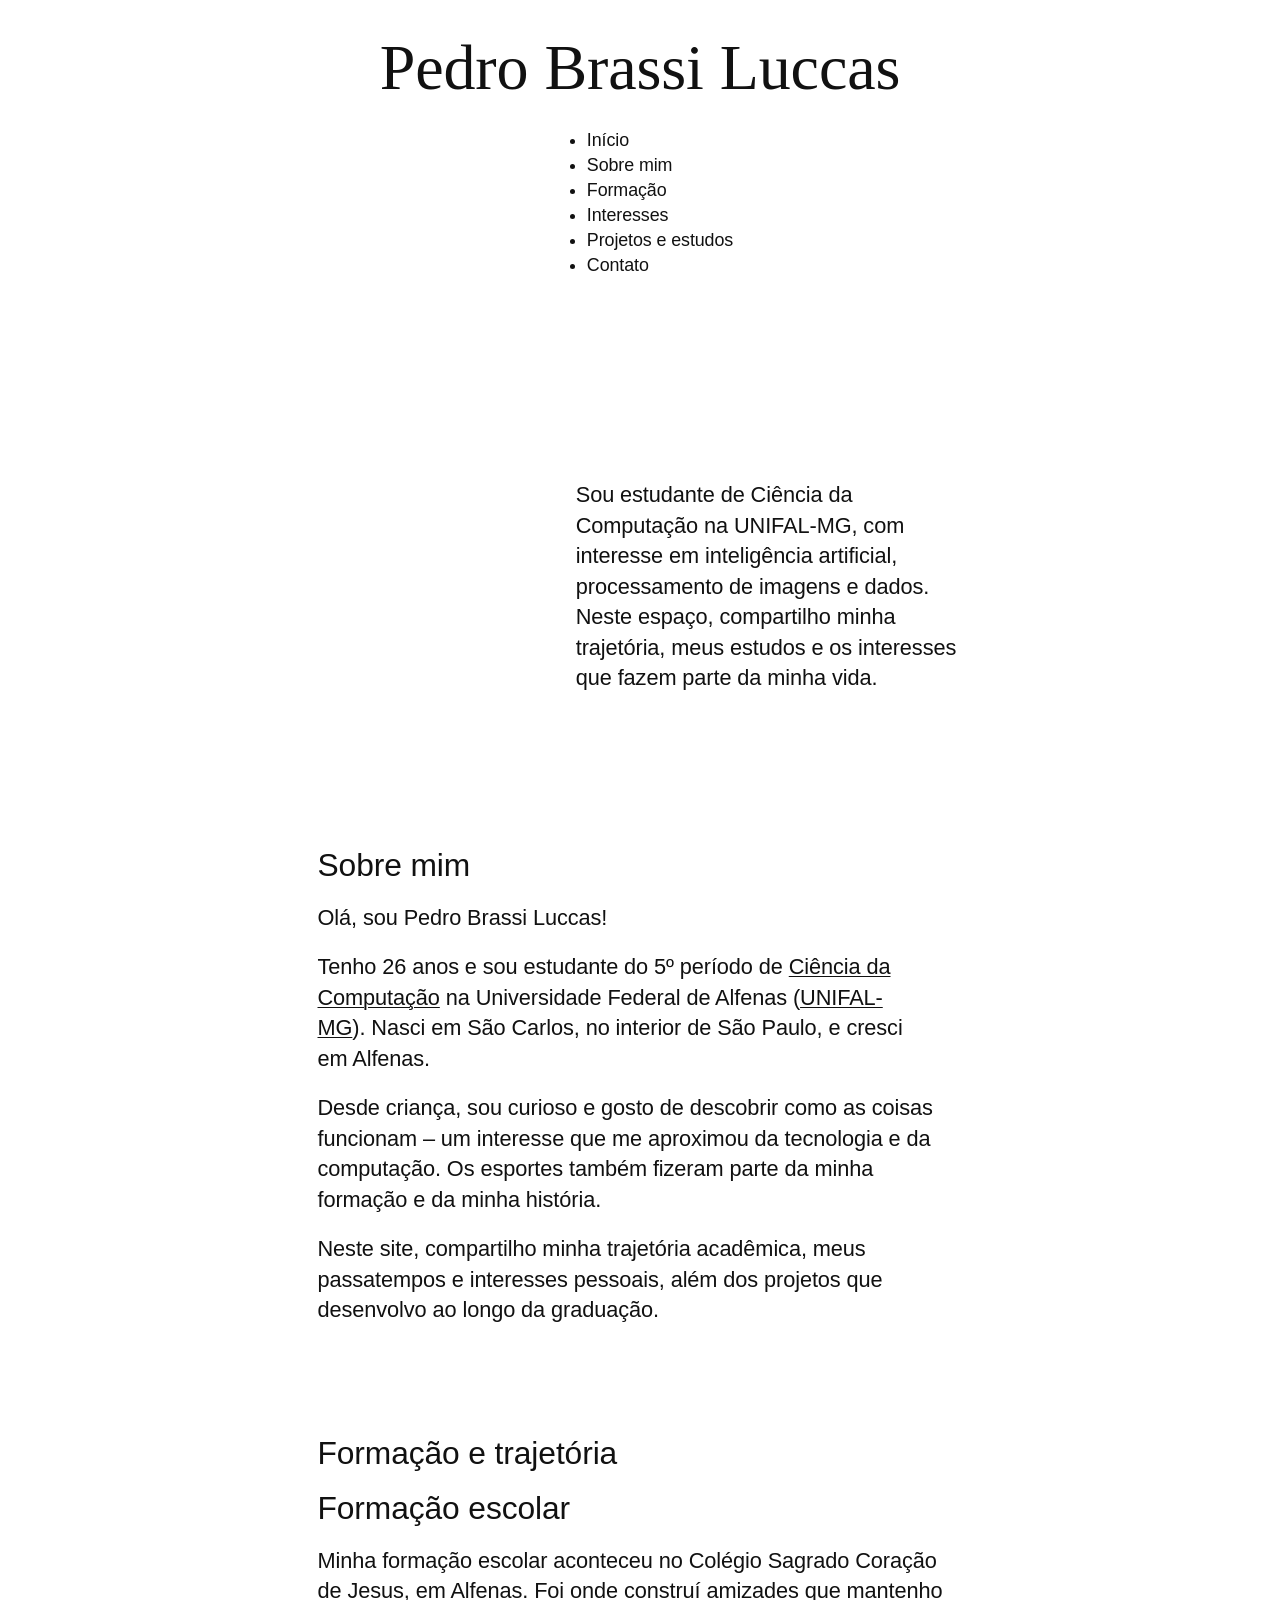
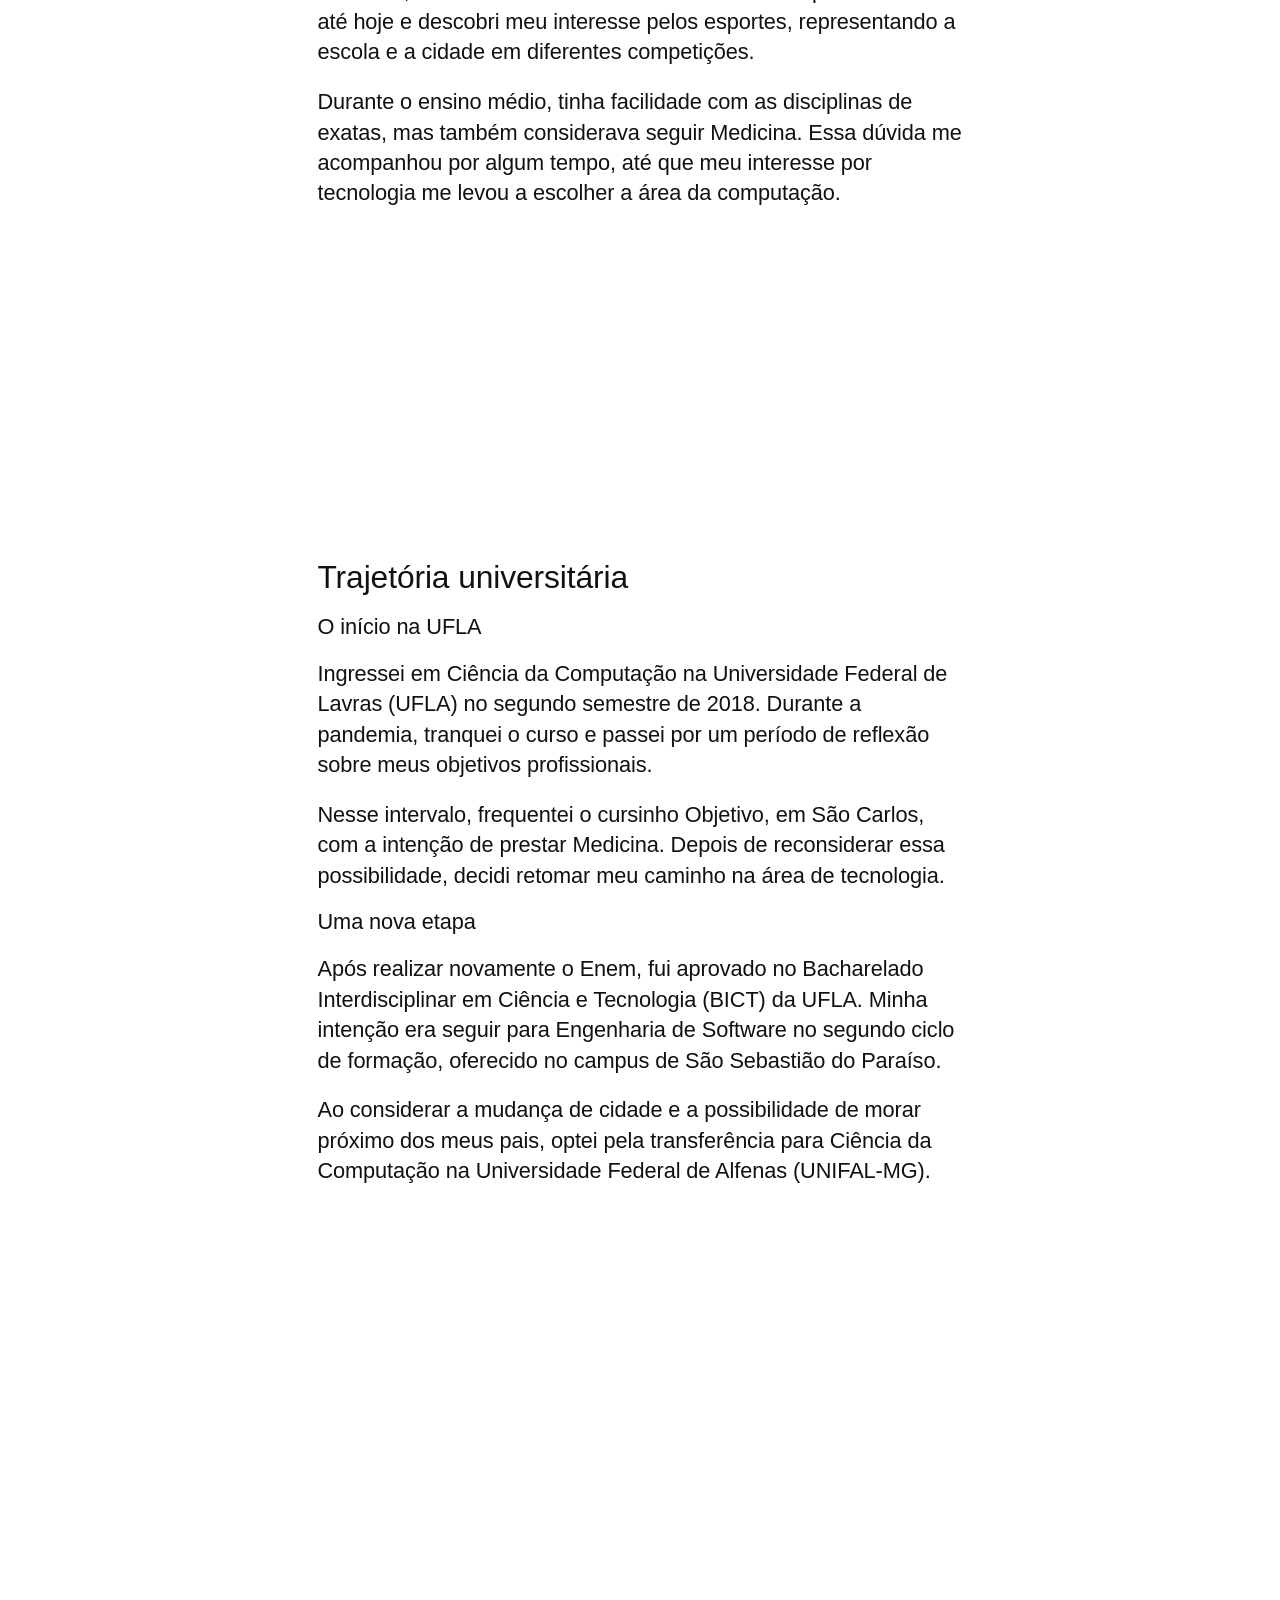
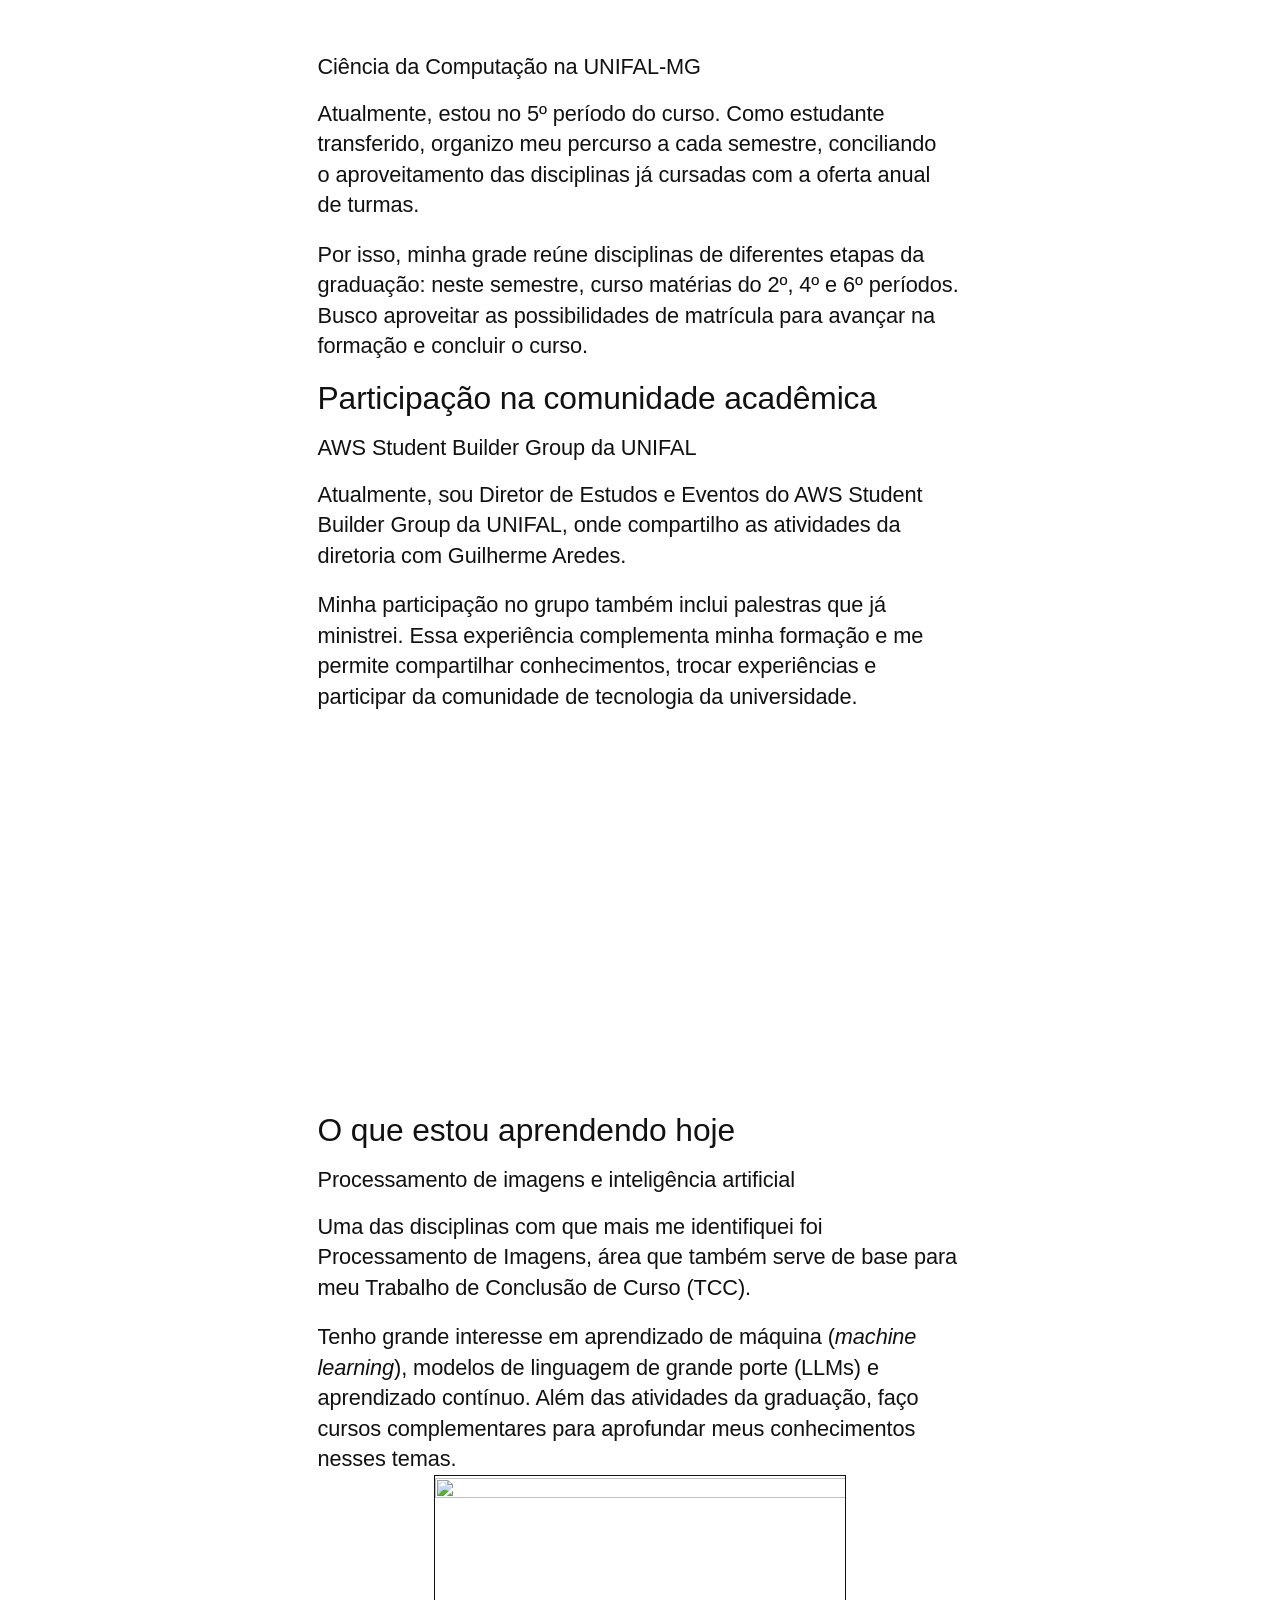
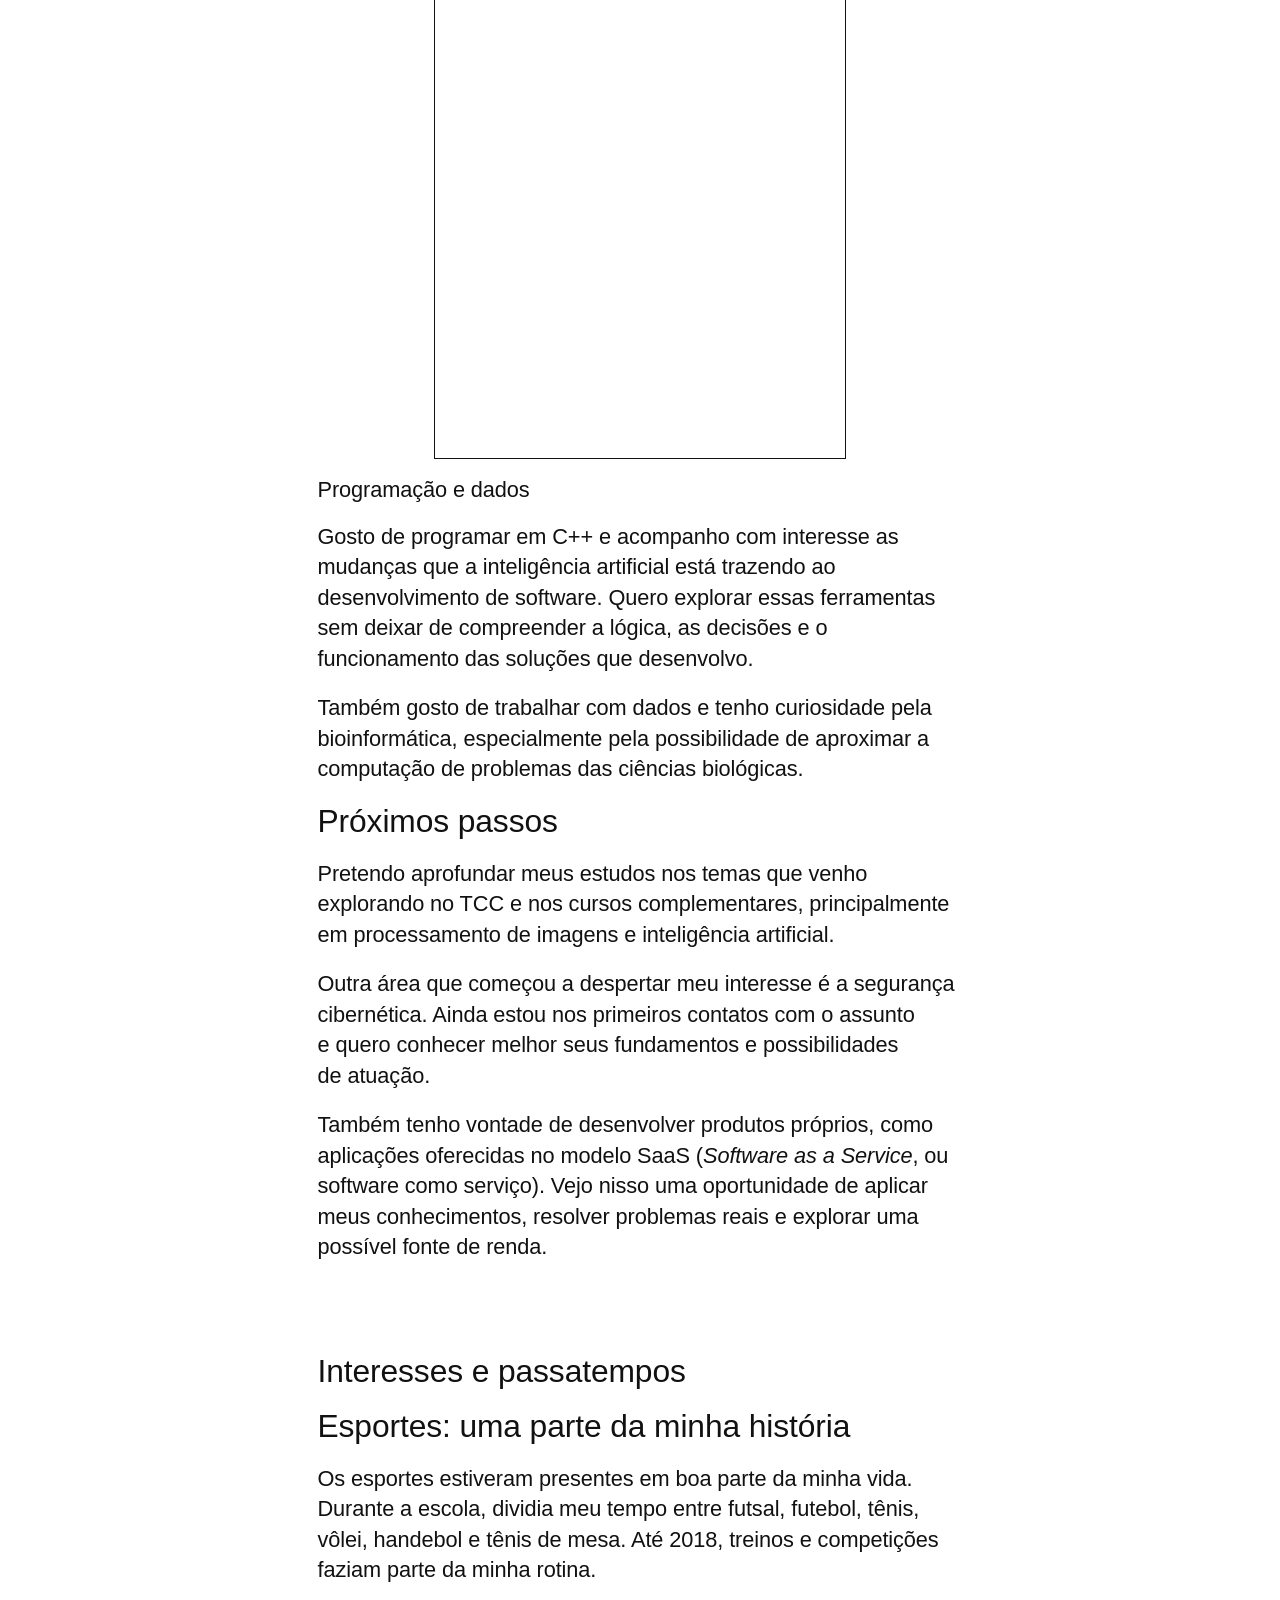
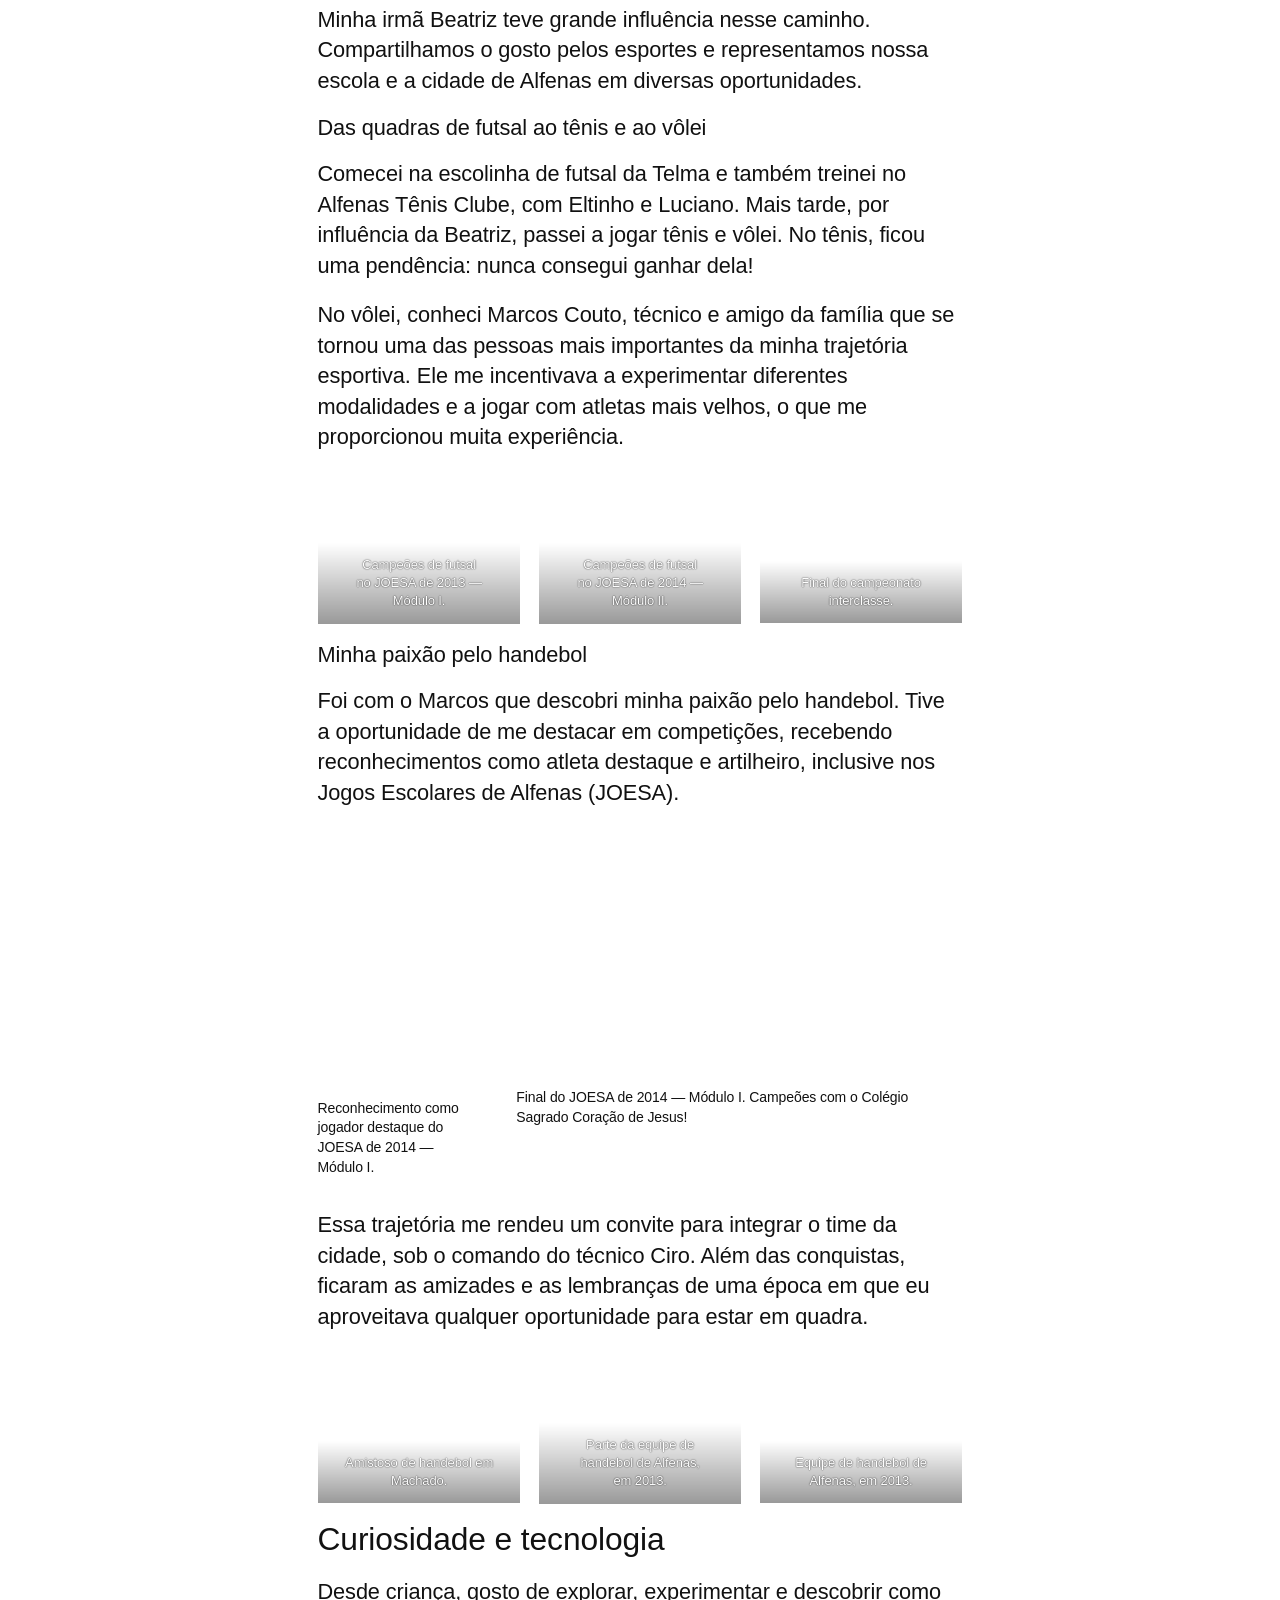
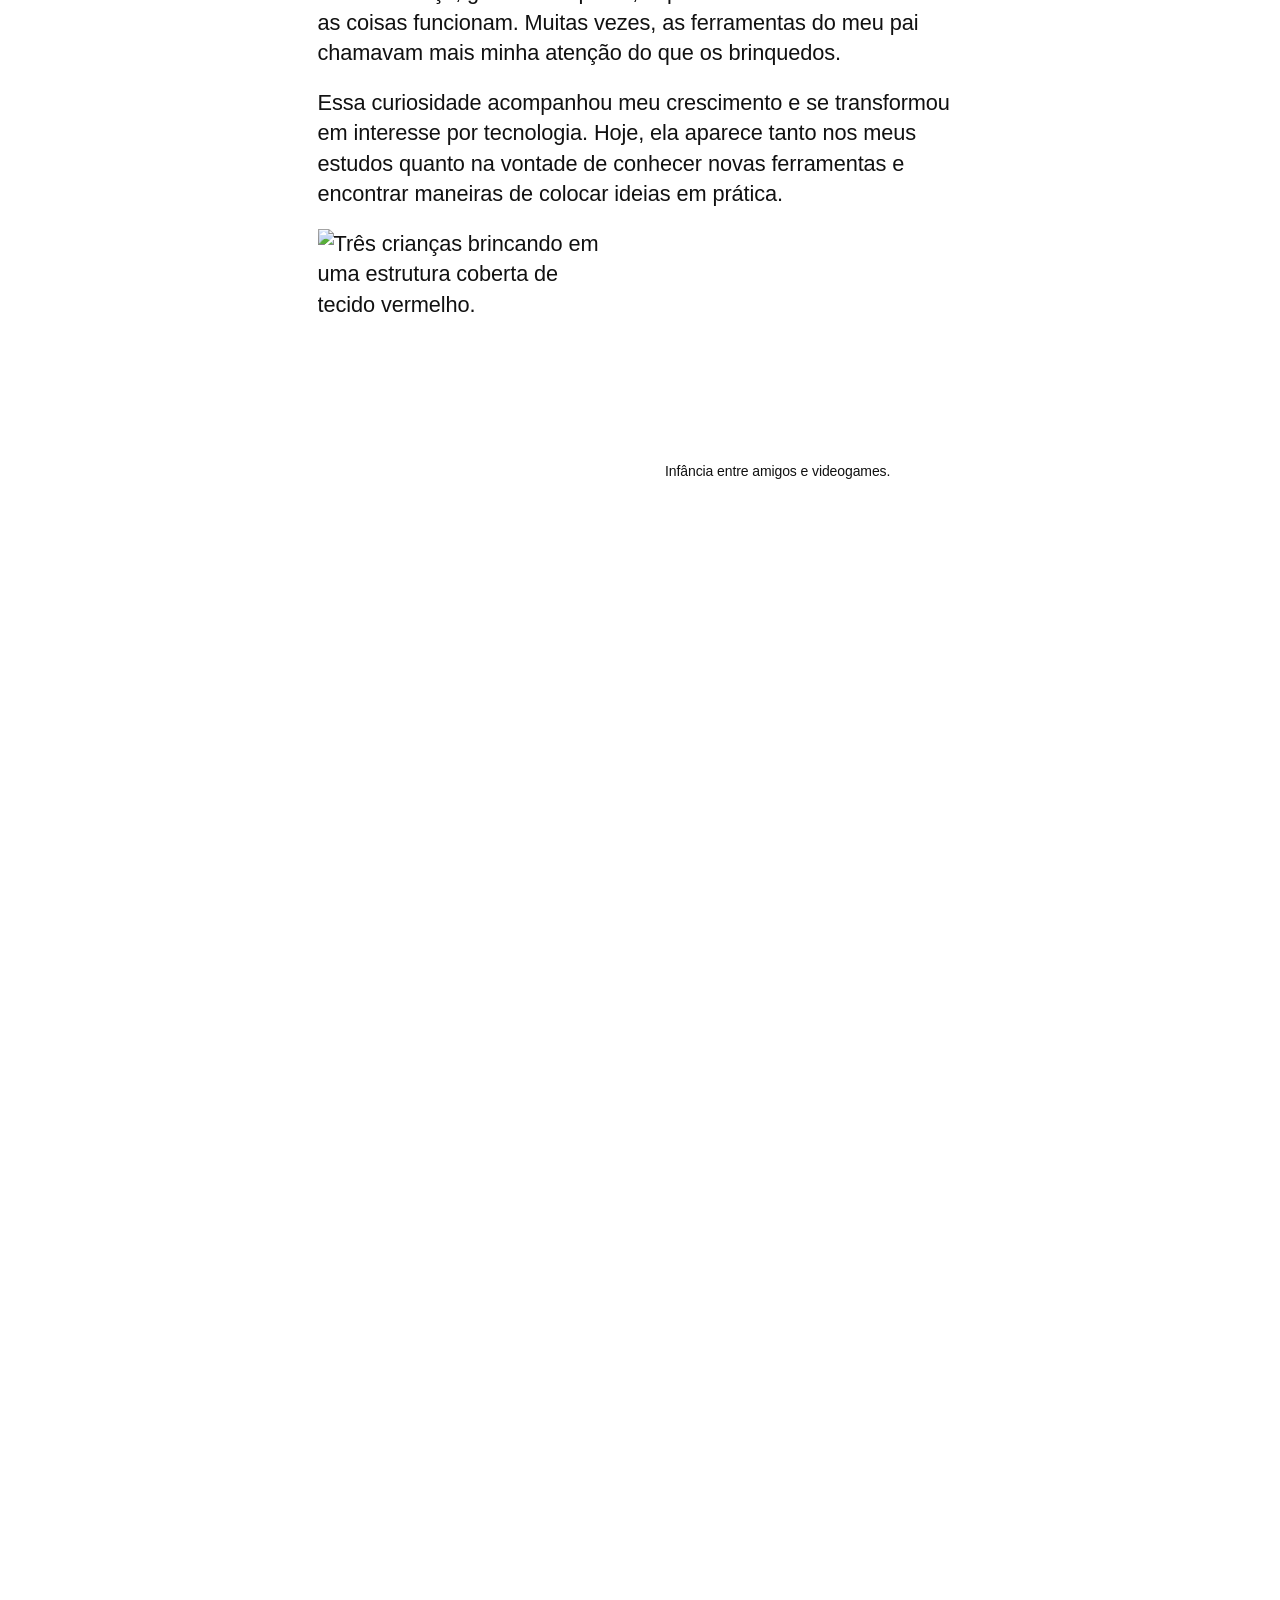
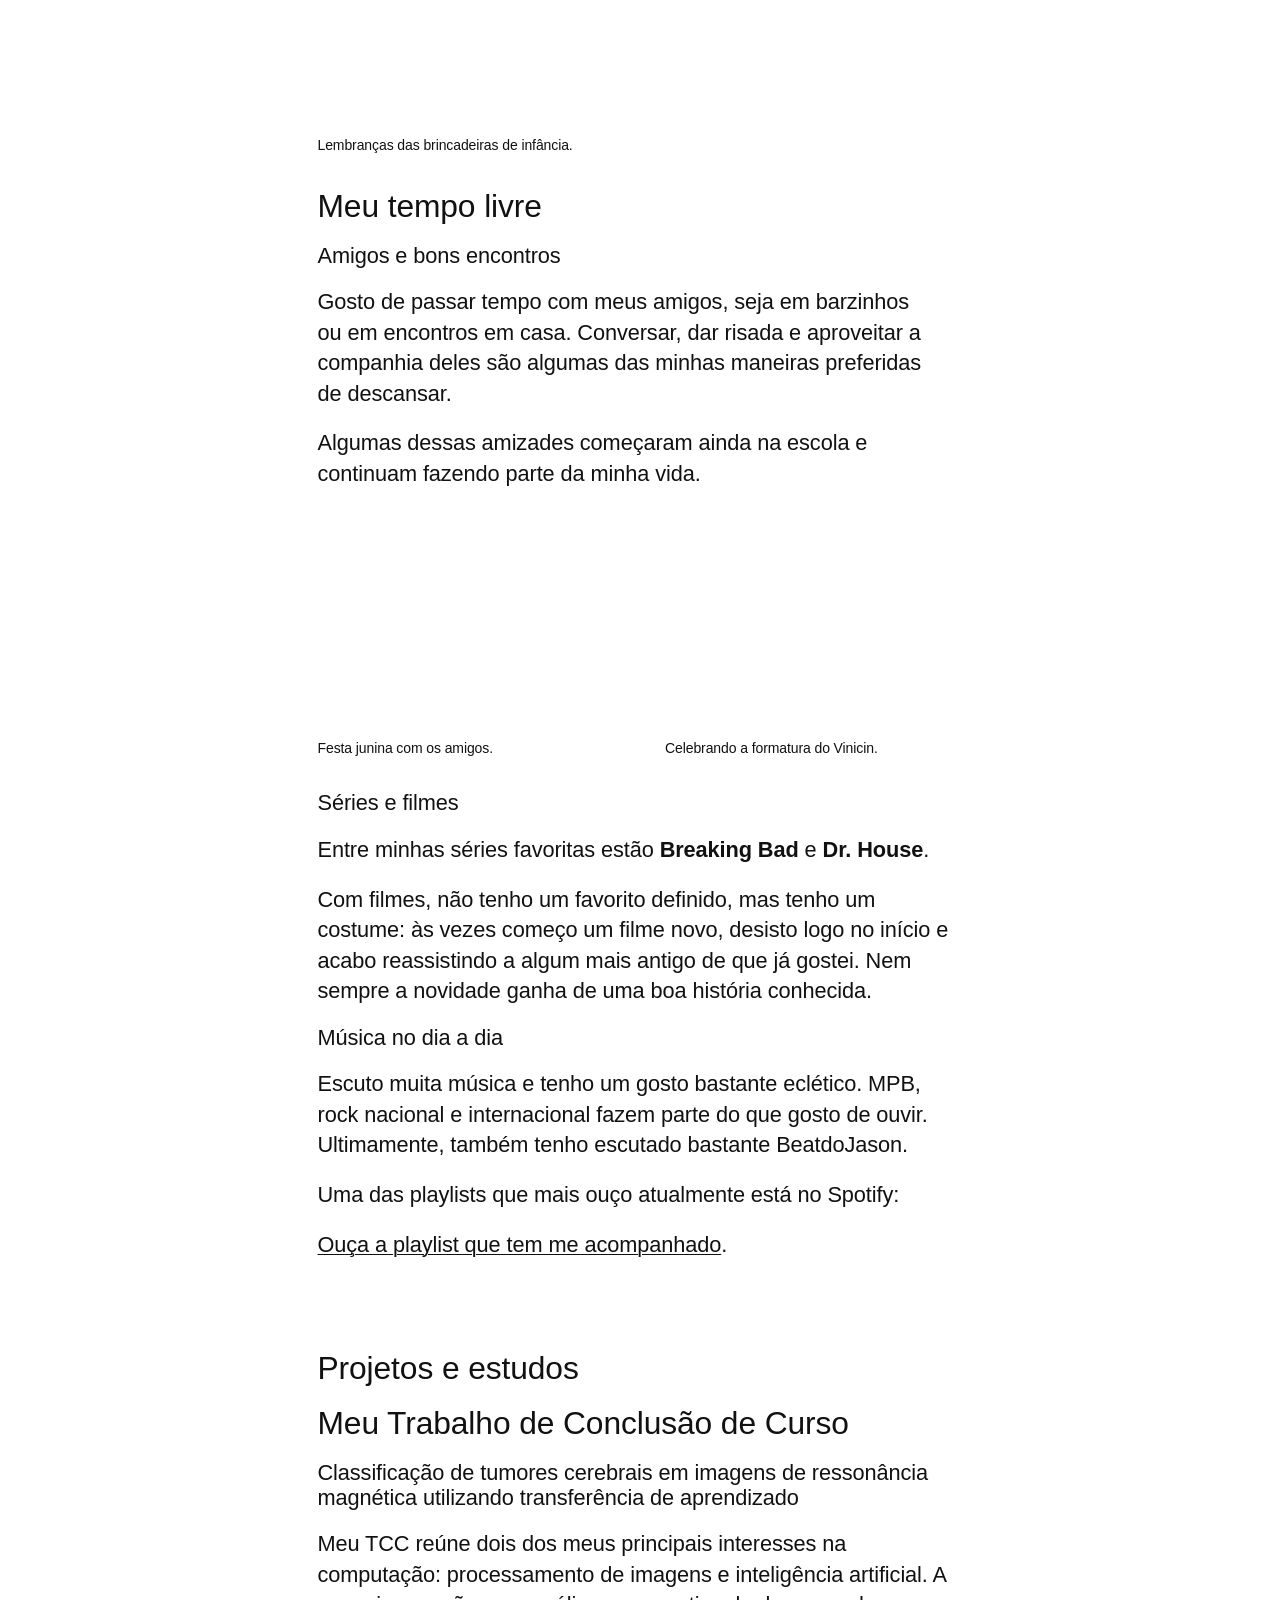
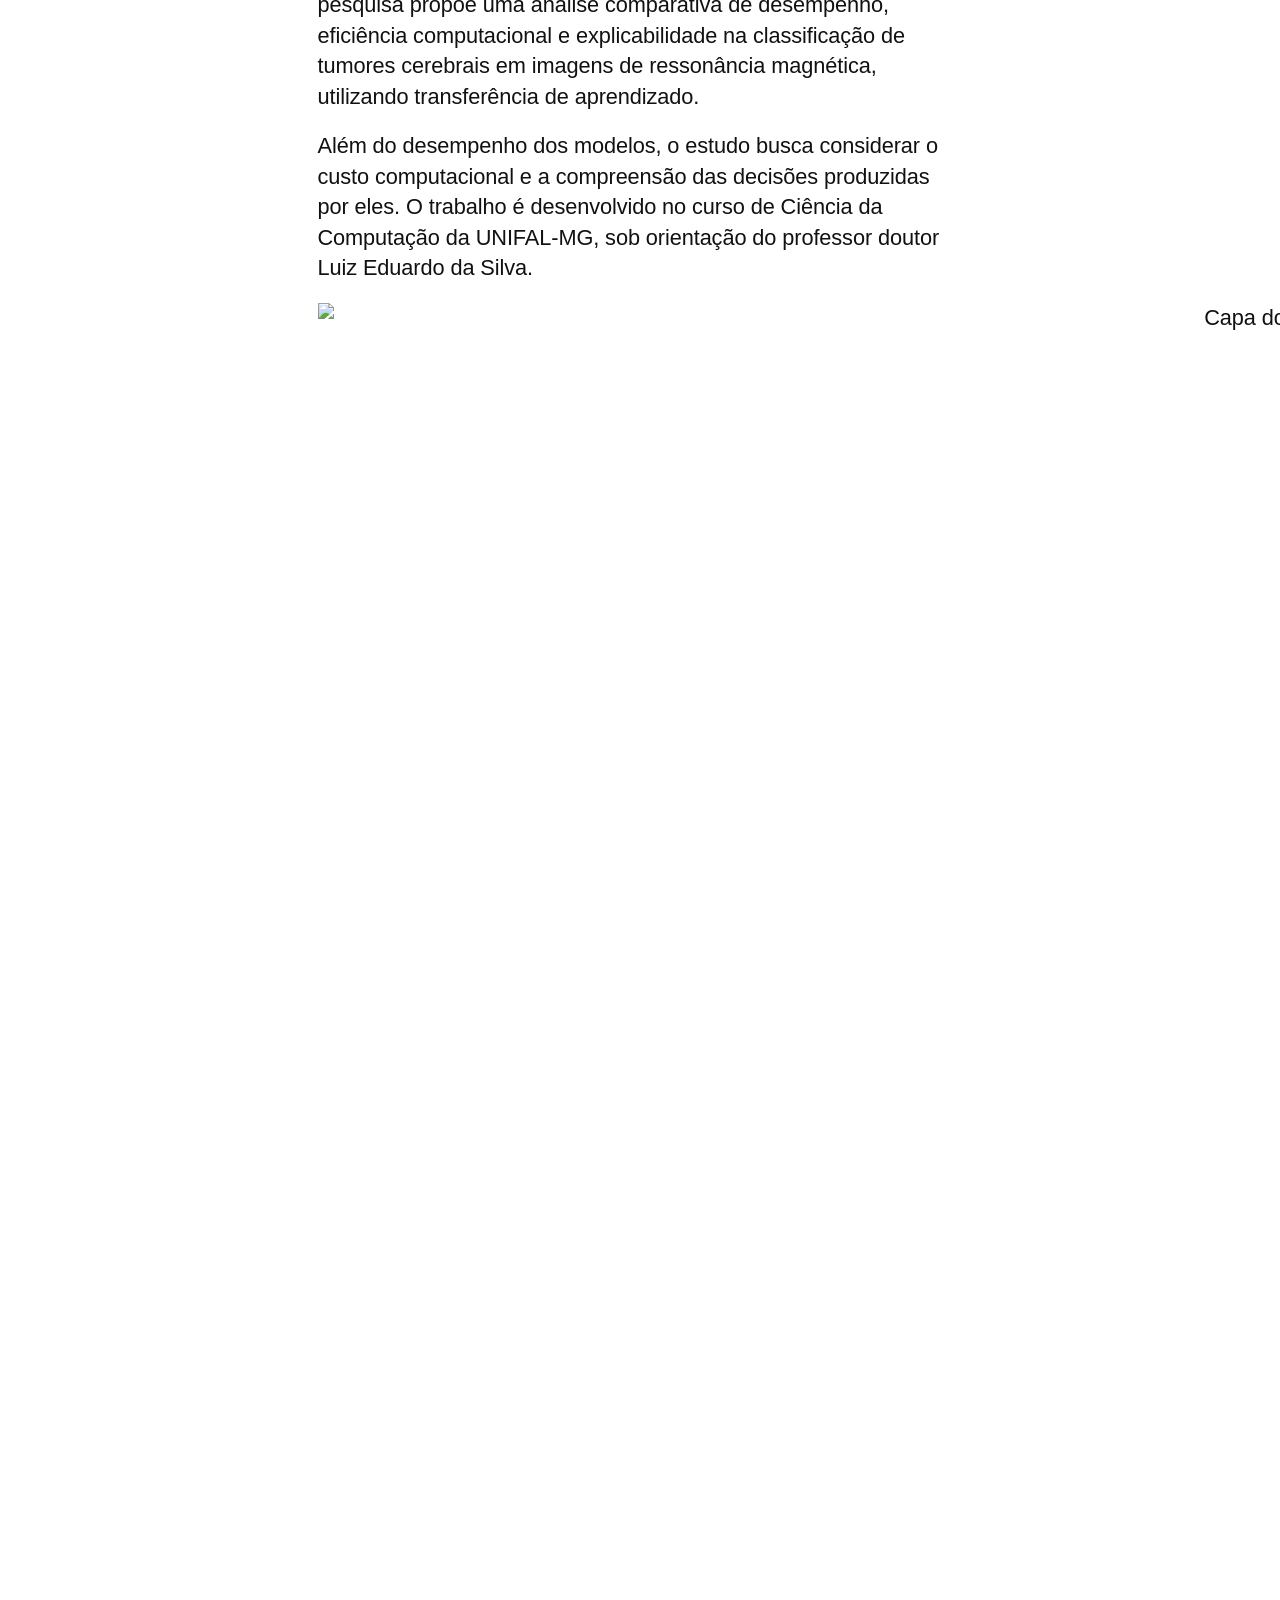
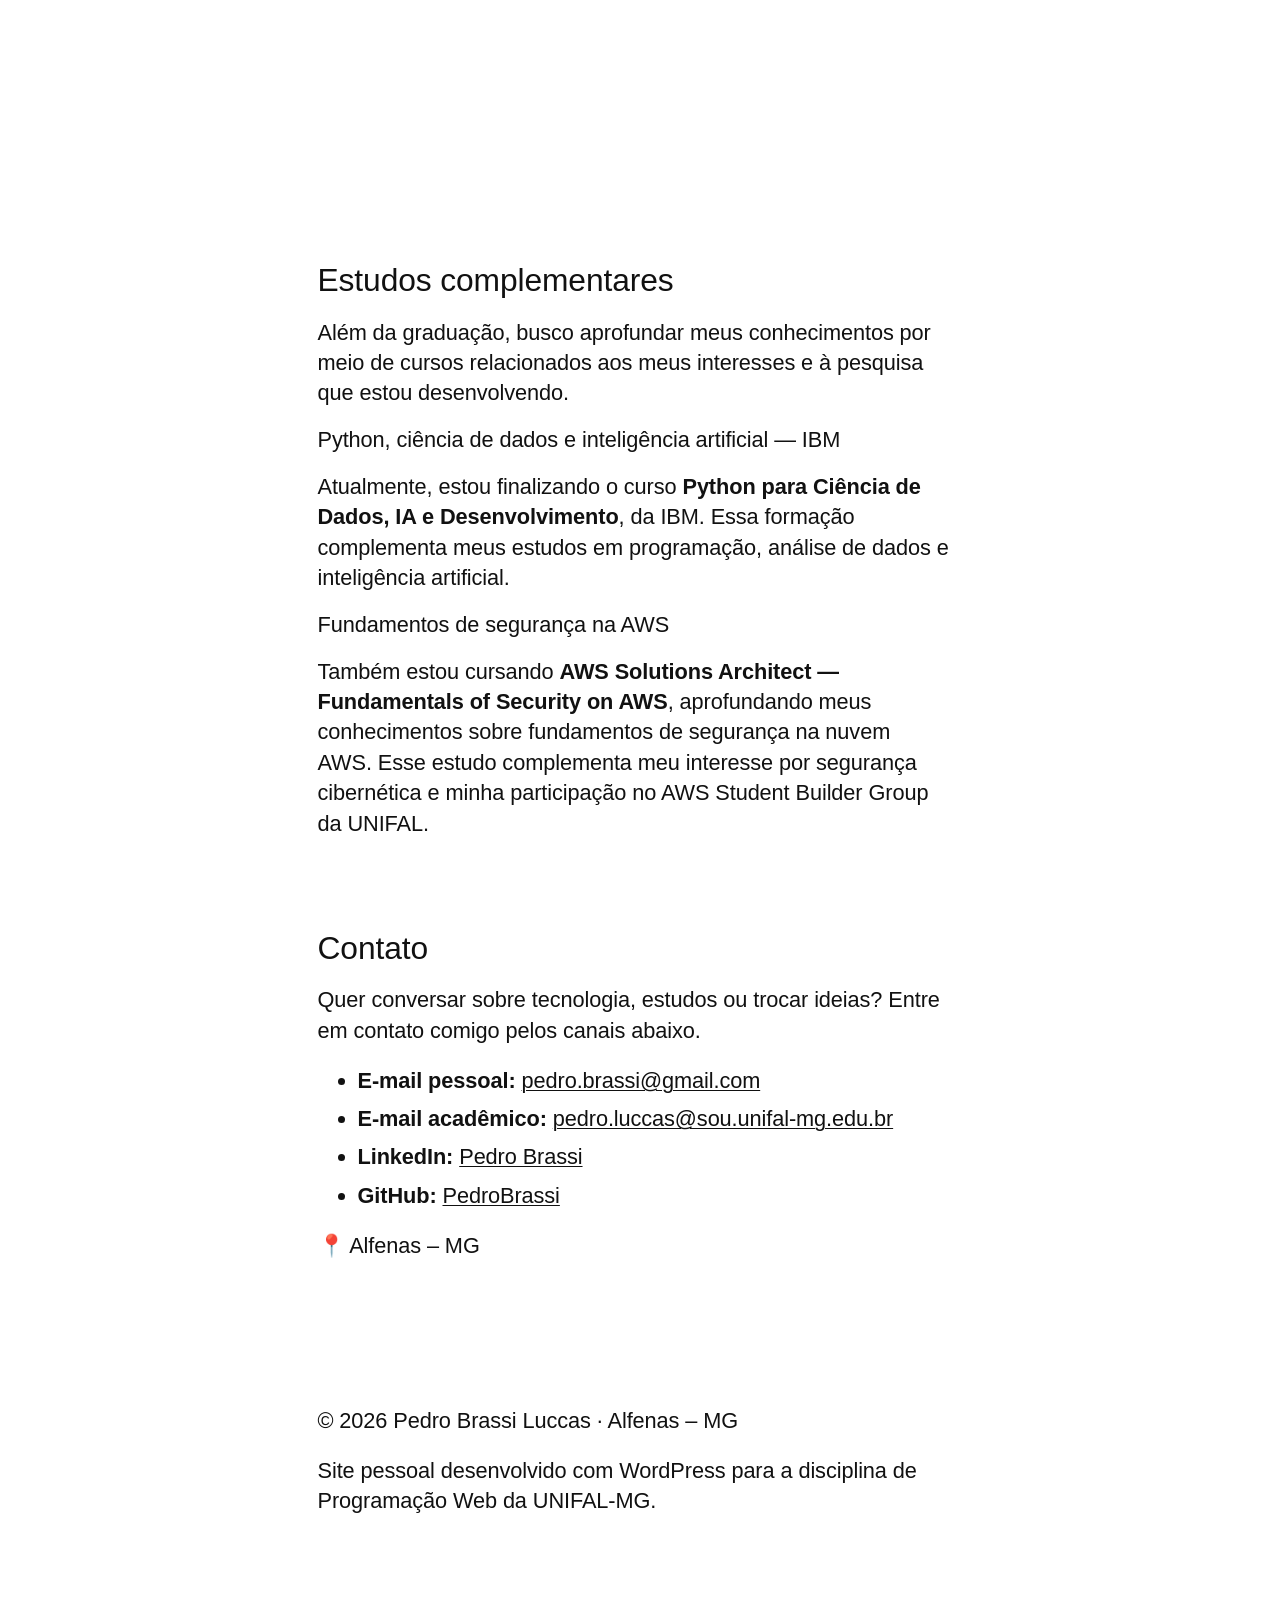
==== commit 889bb33c: "att nao realizada anteriormente" ====
--- a/index.html
+++ b/index.html
@@ -13,18 +13,15 @@
 img:is([sizes=auto i],[sizes^="auto," i]){contain-intrinsic-size:3000px 1500px}
 /*# sourceURL=wp-img-auto-sizes-contain-inline-css */
 </style>
-<style id="wp-block-site-title-inline-css">
-.wp-block-site-title{box-sizing:border-box}.wp-block-site-title :where(a){color:inherit;font-family:inherit;font-size:inherit;font-style:inherit;font-weight:inherit;letter-spacing:inherit;line-height:inherit;text-decoration:inherit}
-/*# sourceURL=/site-pessoal/wp-includes/blocks/site-title/style.min.css */
+<style id="wp-block-heading-inline-css">
+h1:where(.wp-block-heading).has-background,h2:where(.wp-block-heading).has-background,h3:where(.wp-block-heading).has-background,h4:where(.wp-block-heading).has-background,h5:where(.wp-block-heading).has-background,h6:where(.wp-block-heading).has-background{padding:1.25em 2.375em}h1.has-text-align-left[style*=writing-mode]:where([style*=vertical-lr]),h1.has-text-align-right[style*=writing-mode]:where([style*=vertical-rl]),h2.has-text-align-left[style*=writing-mode]:where([style*=vertical-lr]),h2.has-text-align-right[style*=writing-mode]:where([style*=vertical-rl]),h3.has-text-align-left[style*=writing-mode]:where([style*=vertical-lr]),h3.has-text-align-right[style*=writing-mode]:where([style*=vertical-rl]),h4.has-text-align-left[style*=writing-mode]:where([style*=vertical-lr]),h4.has-text-align-right[style*=writing-mode]:where([style*=vertical-rl]),h5.has-text-align-left[style*=writing-mode]:where([style*=vertical-lr]),h5.has-text-align-right[style*=writing-mode]:where([style*=vertical-rl]),h6.has-text-align-left[style*=writing-mode]:where([style*=vertical-lr]),h6.has-text-align-right[style*=writing-mode]:where([style*=vertical-rl]){rotate:180deg}
+/*# sourceURL=/site-pessoal/wp-includes/blocks/heading/style.min.css */
 </style>
 <style id="wp-block-navigation-link-inline-css">
 .wp-block-navigation .wp-block-navigation-item__label{overflow-wrap:break-word}.wp-block-navigation .wp-block-navigation-item__description{display:none}.link-ui-tools{outline:1px solid #f0f0f0;padding:8px}.link-ui-block-inserter{padding-top:8px}.link-ui-block-inserter__back{margin-left:8px;text-transform:uppercase}
 /*# sourceURL=/site-pessoal/wp-includes/blocks/navigation-link/style.min.css */
 </style>
-<style id="wp-block-navigation-inline-css">
-.wp-block-navigation{position:relative}.wp-block-navigation ul{margin-bottom:0;margin-left:0;margin-top:0;padding-left:0}.wp-block-navigation ul,.wp-block-navigation ul li{list-style:none}.wp-block-navigation .wp-block-navigation-item{align-items:center;background-color:inherit;display:flex;position:relative}.wp-block-navigation .wp-block-navigation-item .wp-block-navigation__submenu-container:empty{display:none}.wp-block-navigation .wp-block-navigation-item__content{display:block;z-index:1}.wp-block-navigation .wp-block-navigation-item__content.wp-block-navigation-item__content{color:inherit}.wp-block-navigation.has-text-decoration-underline .wp-block-navigation-item__content,.wp-block-navigation.has-text-decoration-underline .wp-block-navigation-item__content:active,.wp-block-navigation.has-text-decoration-underline .wp-block-navigation-item__content:focus{text-decoration:underline}.wp-block-navigation.has-text-decoration-line-through .wp-block-navigation-item__content,.wp-block-navigation.has-text-decoration-line-through .wp-block-navigation-item__content:active,.wp-block-navigation.has-text-decoration-line-through .wp-block-navigation-item__content:focus{text-decoration:line-through}.wp-block-navigation :where(a),.wp-block-navigation :where(a:active),.wp-block-navigation :where(a:focus){text-decoration:none}.wp-block-navigation .wp-block-navigation__submenu-icon{align-self:center;background-color:inherit;border:none;color:currentColor;display:inline-block;font-size:inherit;height:.6em;line-height:0;margin-left:.25em;padding:0;width:.6em}.wp-block-navigation .wp-block-navigation__submenu-icon svg{stroke:currentColor;display:inline-block;height:inherit;margin-top:.075em;width:inherit}.wp-block-navigation{--navigation-layout-justification-setting:flex-start;--navigation-layout-direction:row;--navigation-layout-wrap:wrap;--navigation-layout-justify:flex-start;--navigation-layout-align:center}.wp-block-navigation.is-vertical{--navigation-layout-direction:column;--navigation-layout-justify:initial;--navigation-layout-align:flex-start}.wp-block-navigation.no-wrap{--navigation-layout-wrap:nowrap}.wp-block-navigation.items-justified-center{--navigation-layout-justification-setting:center;--navigation-layout-justify:center}.wp-block-navigation.items-justified-center.is-vertical{--navigation-layout-align:center}.wp-block-navigation.items-justified-right{--navigation-layout-justification-setting:flex-end;--navigation-layout-justify:flex-end}.wp-block-navigation.items-justified-right.is-vertical{--navigation-layout-align:flex-end}.wp-block-navigation.items-justified-space-between{--navigation-layout-justification-setting:space-between;--navigation-layout-justify:space-between}:where(.wp-block-navigation) ul li{padding:0}.wp-block-navigation .has-child .wp-block-navigation__submenu-container{align-items:normal;background-color:inherit;color:inherit;display:flex;flex-direction:column;opacity:0;position:absolute;z-index:2}@media not (prefers-reduced-motion){.wp-block-navigation .has-child .wp-block-navigation__submenu-container{transition:opacity .1s linear}}.wp-block-navigation .has-child .wp-block-navigation__submenu-container{height:0;overflow:hidden;visibility:hidden;width:0}.wp-block-navigation .has-child .wp-block-navigation__submenu-container>.wp-block-navigation-item>.wp-block-navigation-item__content{display:flex;flex-grow:1;padding:.5em 1em}.wp-block-navigation .has-child .wp-block-navigation__submenu-container>.wp-block-navigation-item>.wp-block-navigation-item__content .wp-block-navigation__submenu-icon{margin-left:auto;margin-right:0}.wp-block-navigation .has-child .wp-block-navigation__submenu-container .wp-block-navigation-item__content{margin:0}.wp-block-navigation .has-child .wp-block-navigation__submenu-container{left:-1px;top:100%}@media (min-width:782px){.wp-block-navigation .has-child .wp-block-navigation__submenu-container .wp-block-navigation__submenu-container{left:100%;top:-1px}.wp-block-navigation .has-child .wp-block-navigation__submenu-container .wp-block-navigation__submenu-container:before{background:transparent;content:"";display:block;height:100%;position:absolute;right:100%;width:.5em}.wp-block-navigation .has-child .wp-block-navigation__submenu-container .wp-block-navigation__submenu-icon{margin-right:.25em}.wp-block-navigation .has-child .wp-block-navigation__submenu-container .wp-block-navigation__submenu-icon svg{transform:rotate(-90deg)}}@media (hover:hover){.wp-block-navigation .has-child:not(.open-on-click):hover>.wp-block-navigation__submenu-container{height:auto;min-width:200px;opacity:1;overflow:visible;visibility:visible;width:auto}}.wp-block-navigation .has-child .wp-block-navigation-submenu__toggle[aria-expanded=true]~.wp-block-navigation__submenu-container,.wp-block-navigation .has-child:not(.open-on-click):not(.open-on-hover-click):focus-within>.wp-block-navigation__submenu-container{height:auto;min-width:200px;opacity:1;overflow:visible;visibility:visible;width:auto}.wp-block-navigation .has-child.open-always{align-items:var(--navigation-layout-align,initial);flex-direction:var(--navigation-layout-direction,initial);flex-wrap:var(--navigation-layout-wrap,wrap);gap:var(--wp--style--block-gap,2em)}.wp-block-navigation .has-child.open-always,.wp-block-navigation .has-child.open-always .wp-block-navigation-item{justify-content:var(--navigation-layout-justify,initial)}.wp-block-navigation .has-child.open-always .wp-block-navigation__submenu-container,.wp-block-navigation .has-child.open-always.wp-block-navigation-submenu{gap:var(--wp--style--block-gap,2em)}.wp-block-navigation .has-child.open-always .wp-block-navigation-item,.wp-block-navigation .has-child.open-always .wp-block-navigation__submenu-container,.wp-block-navigation .has-child.open-always.wp-block-navigation-submenu{padding-bottom:0;padding-top:0}.wp-block-navigation .has-child.open-always .wp-block-navigation__submenu-container{padding-left:var(--wp--style--block-gap,2em);padding-right:var(--wp--style--block-gap,2em)}.wp-block-navigation .has-child.open-always .wp-block-navigation__submenu-container .wp-block-navigation-item__content{padding:0}.wp-block-navigation .has-child.open-always .wp-block-navigation__submenu-container>.wp-block-navigation-item>.wp-block-navigation-item__content,.wp-block-navigation .has-child.open-always>.wp-block-navigation-item__content{flex-grow:0}.wp-block-navigation .has-child.open-always>.wp-block-navigation__submenu-container{background-color:transparent;border:none;color:inherit;flex-basis:100%;height:auto;opacity:1;overflow:visible;position:static;visibility:visible;width:auto}.wp-block-navigation.has-background .has-child .wp-block-navigation__submenu-container{left:0;top:100%}@media (min-width:782px){.wp-block-navigation.has-background .has-child .wp-block-navigation__submenu-container .wp-block-navigation__submenu-container{left:100%;top:0}}.wp-block-navigation-submenu{display:flex;position:relative}.wp-block-navigation-submenu .wp-block-navigation__submenu-icon svg{stroke:currentColor}button.wp-block-navigation-item__content{background-color:transparent;border:none;color:currentColor;font-family:inherit;font-size:inherit;font-style:inherit;font-weight:inherit;letter-spacing:inherit;line-height:inherit;text-align:left;text-transform:inherit}.wp-block-navigation-submenu__toggle{cursor:pointer}.wp-block-navigation-submenu__toggle[aria-expanded=true]+.wp-block-navigation__submenu-icon>svg,.wp-block-navigation-submenu__toggle[aria-expanded=true]>svg{transform:rotate(180deg)}.wp-block-navigation-item.open-on-click .wp-block-navigation-submenu__toggle{padding-left:0;padding-right:.85em}.wp-block-navigation-item.open-on-click .wp-block-navigation-submenu__toggle+.wp-block-navigation__submenu-icon{margin-left:-.6em;pointer-events:none}.wp-block-navigation-item.open-on-click button.wp-block-navigation-item__content:not(.wp-block-navigation-submenu__toggle){padding:0}.wp-block-navigation .wp-block-page-list,.wp-block-navigation__container,.wp-block-navigation__responsive-close,.wp-block-navigation__responsive-container,.wp-block-navigation__responsive-container-content,.wp-block-navigation__responsive-dialog{gap:inherit}:where(.wp-block-navigation.has-background .wp-block-navigation-item a:not(.wp-element-button)),:where(.wp-block-navigation.has-background .wp-block-navigation-submenu a:not(.wp-element-button)){padding:.5em 1em}:where(.wp-block-navigation .wp-block-navigation__submenu-container .wp-block-navigation-item a:not(.wp-element-button)),:where(.wp-block-navigation .wp-block-navigation__submenu-container .wp-block-navigation-submenu a:not(.wp-element-button)),:where(.wp-block-navigation .wp-block-navigation__submenu-container .wp-block-navigation-submenu button.wp-block-navigation-item__content),:where(.wp-block-navigation .wp-block-navigation__submenu-container .wp-block-pages-list__item button.wp-block-navigation-item__content){padding:.5em 1em}.wp-block-navigation.items-justified-right .wp-block-navigation__container .has-child .wp-block-navigation__submenu-container,.wp-block-navigation.items-justified-right .wp-block-page-list>.has-child .wp-block-navigation__submenu-container,.wp-block-navigation.items-justified-space-between .wp-block-page-list>.has-child:last-child .wp-block-navigation__submenu-container,.wp-block-navigation.items-justified-space-between>.wp-block-navigation__container>.has-child:last-child .wp-block-navigation__submenu-container{left:auto;right:0}.wp-block-navigation.items-justified-right .wp-block-navigation__container .has-child .wp-block-navigation__submenu-container .wp-block-navigation__submenu-container,.wp-block-navigation.items-justified-right .wp-block-page-list>.has-child .wp-block-navigation__submenu-container .wp-block-navigation__submenu-container,.wp-block-navigation.items-justified-space-between .wp-block-page-list>.has-child:last-child .wp-block-navigation__submenu-container .wp-block-navigation__submenu-container,.wp-block-navigation.items-justified-space-between>.wp-block-navigation__container>.has-child:last-child .wp-block-navigation__submenu-container .wp-block-navigation__submenu-container{left:-1px;right:-1px}@media (min-width:782px){.wp-block-navigation.items-justified-right .wp-block-navigation__container .has-child .wp-block-navigation__submenu-container .wp-block-navigation__submenu-container,.wp-block-navigation.items-justified-right .wp-block-page-list>.has-child .wp-block-navigation__submenu-container .wp-block-navigation__submenu-container,.wp-block-navigation.items-justified-space-between .wp-block-page-list>.has-child:last-child .wp-block-navigation__submenu-container .wp-block-navigation__submenu-container,.wp-block-navigation.items-justified-space-between>.wp-block-navigation__container>.has-child:last-child .wp-block-navigation__submenu-container .wp-block-navigation__submenu-container{left:auto;right:100%}}.wp-block-navigation:not(.has-background) .wp-block-navigation__submenu-container{background-color:#fff;border:1px solid rgba(0,0,0,.15)}.wp-block-navigation.has-background .wp-block-navigation__submenu-container{background-color:inherit}.wp-block-navigation:not(.has-text-color) .wp-block-navigation__submenu-container{color:#000}.wp-block-navigation__container{align-items:var(--navigation-layout-align,initial);display:flex;flex-direction:var(--navigation-layout-direction,initial);flex-wrap:var(--navigation-layout-wrap,wrap);justify-content:var(--navigation-layout-justify,initial);list-style:none;margin:0;padding-left:0}.wp-block-navigation__container .is-responsive{display:none}.wp-block-navigation__container:only-child,.wp-block-page-list:only-child{flex-grow:1}@keyframes overlay-menu__fade-in-animation{0%{opacity:0;transform:translateY(.5em)}to{opacity:1;transform:translateY(0)}}.wp-block-navigation__responsive-container{bottom:0;display:none;left:0;position:fixed;right:0;top:0}.wp-block-navigation__responsive-container :where(.wp-block-navigation-item a){color:inherit}.wp-block-navigation__responsive-container .wp-block-navigation__responsive-container-content{align-items:var(--navigation-layout-align,initial);display:flex;flex-direction:var(--navigation-layout-direction,initial);flex-wrap:var(--navigation-layout-wrap,wrap);justify-content:var(--navigation-layout-justify,initial)}.wp-block-navigation__responsive-container:not(.is-menu-open.is-menu-open){background-color:inherit!important;color:inherit!important}.wp-block-navigation__responsive-container.is-menu-open{background-color:inherit;display:flex;flex-direction:column}@media not (prefers-reduced-motion){.wp-block-navigation__responsive-container.is-menu-open{animation:overlay-menu__fade-in-animation .1s ease-out;animation-fill-mode:forwards}}.wp-block-navigation__responsive-container.is-menu-open:not(.disable-default-overlay){padding:clamp(1rem,var(--wp--style--root--padding-top),20rem) clamp(1rem,var(--wp--style--root--padding-right),20rem) clamp(1rem,var(--wp--style--root--padding-bottom),20rem) clamp(1rem,var(--wp--style--root--padding-left),20rem)}.wp-block-navigation__responsive-container.is-menu-open{overflow:auto;z-index:100000}.wp-block-navigation__responsive-container.is-menu-open:not(.disable-default-overlay) .wp-block-navigation__responsive-container-content{padding-top:calc(2rem + 24px)}.wp-block-navigation__responsive-container.is-menu-open:where(:not(.disable-default-overlay)) .wp-block-navigation__responsive-container-content{align-items:var(--navigation-layout-justification-setting,inherit);display:flex;flex-direction:column;flex-wrap:nowrap;overflow:visible}.wp-block-navigation__responsive-container.is-menu-open:where(:not(.disable-default-overlay)) .wp-block-navigation__responsive-container-content,.wp-block-navigation__responsive-container.is-menu-open:where(:not(.disable-default-overlay)) .wp-block-navigation__responsive-container-content .wp-block-navigation__container,.wp-block-navigation__responsive-container.is-menu-open:where(:not(.disable-default-overlay)) .wp-block-navigation__responsive-container-content .wp-block-page-list{justify-content:flex-start}.wp-block-navigation__responsive-container.is-menu-open:where(:not(.disable-default-overlay)) .wp-block-navigation__responsive-container-content .wp-block-navigation__submenu-icon{display:none}.wp-block-navigation__responsive-container.is-menu-open:where(:not(.disable-default-overlay)) .wp-block-navigation__responsive-container-content .has-child .wp-block-navigation__submenu-container{border:none;height:auto;min-width:200px;opacity:1;overflow:initial;padding-left:2rem;padding-right:2rem;position:static;visibility:visible;width:auto}.wp-block-navigation__responsive-container.is-menu-open:where(:not(.disable-default-overlay)) .wp-block-navigation__responsive-container-content .wp-block-navigation__container,.wp-block-navigation__responsive-container.is-menu-open:where(:not(.disable-default-overlay)) .wp-block-navigation__responsive-container-content .wp-block-navigation__submenu-container{gap:inherit}.wp-block-navigation__responsive-container.is-menu-open:where(:not(.disable-default-overlay)) .wp-block-navigation__responsive-container-content .wp-block-navigation__submenu-container{padding-top:var(--wp--style--block-gap,2em)}.wp-block-navigation__responsive-container.is-menu-open:where(:not(.disable-default-overlay)) .wp-block-navigation__responsive-container-content .wp-block-navigation-item__content{padding:0}.wp-block-navigation__responsive-container.is-menu-open:where(:not(.disable-default-overlay)) .wp-block-navigation__responsive-container-content .wp-block-navigation-item,.wp-block-navigation__responsive-container.is-menu-open:where(:not(.disable-default-overlay)) .wp-block-navigation__responsive-container-content .wp-block-navigation__container,.wp-block-navigation__responsive-container.is-menu-open:where(:not(.disable-default-overlay)) .wp-block-navigation__responsive-container-content .wp-block-page-list{align-items:var(--navigation-layout-justification-setting,initial);display:flex;flex-direction:column}.wp-block-navigation__responsive-container.is-menu-open:where(:not(.disable-default-overlay)) .wp-block-navigation-item,.wp-block-navigation__responsive-container.is-menu-open:where(:not(.disable-default-overlay)) .wp-block-navigation-item .wp-block-navigation__submenu-container,.wp-block-navigation__responsive-container.is-menu-open:where(:not(.disable-default-overlay)) .wp-block-navigation__container,.wp-block-navigation__responsive-container.is-menu-open:where(:not(.disable-default-overlay)) .wp-block-page-list{background:transparent!important;color:inherit!important}.wp-block-navigation__responsive-container.is-menu-open:where(:not(.disable-default-overlay)) .wp-block-navigation__submenu-container.wp-block-navigation__submenu-container.wp-block-navigation__submenu-container.wp-block-navigation__submenu-container{left:auto;right:auto}.wp-block-navigation__responsive-container.disable-default-overlay .wp-block-navigation__overlay-container{display:none;width:100%}.wp-block-navigation__responsive-container.disable-default-overlay .wp-block-navigation__responsive-close{max-width:none}.wp-block-navigation__responsive-container.disable-default-overlay.is-menu-open .wp-block-navigation__responsive-container-content>:not(.wp-block-navigation__overlay-container){display:none}.wp-block-navigation__responsive-container.disable-default-overlay.is-menu-open .wp-block-navigation__responsive-container-content .wp-block-navigation__overlay-container{display:block}.wp-block-navigation__responsive-container.disable-default-overlay.is-menu-open .wp-block-navigation__responsive-container-content .wp-block-navigation__overlay-container .wp-block-navigation__submenu-container{left:0;right:auto}@media (min-width:600px){.wp-block-navigation__responsive-container:not(.hidden-by-default):not(.is-menu-open){background-color:inherit;display:block;position:relative;width:100%;z-index:auto}.wp-block-navigation__responsive-container:not(.hidden-by-default):not(.is-menu-open) .wp-block-navigation__responsive-container-close{display:none}.wp-block-navigation__responsive-container.is-menu-open .wp-block-navigation__submenu-container.wp-block-navigation__submenu-container.wp-block-navigation__submenu-container.wp-block-navigation__submenu-container{left:0}}.wp-block-navigation:not(.has-background) .wp-block-navigation__responsive-container.is-menu-open:not(.disable-default-overlay){background-color:#fff}.wp-block-navigation:not(.has-text-color) .wp-block-navigation__responsive-container.is-menu-open:not(.disable-default-overlay){color:#000}.wp-block-navigation__toggle_button_label{font-size:1rem;font-weight:700}.wp-block-navigation__responsive-container-close,.wp-block-navigation__responsive-container-open{background:transparent;border:none;color:currentColor;cursor:pointer;margin:0;padding:0;text-transform:inherit;vertical-align:middle}.wp-block-navigation__responsive-container-close svg,.wp-block-navigation__responsive-container-open svg{fill:currentColor;display:block;height:24px;pointer-events:none;width:24px}.wp-block-navigation__responsive-container-open{display:flex}.wp-block-navigation__responsive-container-open.wp-block-navigation__responsive-container-open.wp-block-navigation__responsive-container-open{font-family:inherit;font-size:inherit;font-weight:inherit}@media (min-width:600px){.wp-block-navigation__responsive-container-open:not(.always-shown){display:none}}.wp-block-navigation__responsive-container-close{position:absolute;right:0;top:0;z-index:2}.wp-block-navigation__responsive-container-close.wp-block-navigation__responsive-container-close.wp-block-navigation__responsive-container-close{font-family:inherit;font-size:inherit;font-weight:inherit}.disable-default-overlay .wp-block-navigation__responsive-container-close{right:clamp(1rem,var(--wp--style--root--padding-left),20rem);top:clamp(1rem,var(--wp--style--root--padding-left),20rem)}.wp-block-navigation__responsive-close{width:100%}.has-modal-open .wp-block-navigation__responsive-close{margin-left:auto;margin-right:auto;max-width:var(--wp--style--global--wide-size,100%)}.wp-block-navigation__responsive-close:focus{outline:none}.is-menu-open .wp-block-navigation__responsive-close,.is-menu-open .wp-block-navigation__responsive-container-content,.is-menu-open .wp-block-navigation__responsive-dialog{box-sizing:border-box}.wp-block-navigation__responsive-dialog{position:relative}.has-modal-open .admin-bar .is-menu-open:where(:not(.disable-default-overlay)) .wp-block-navigation__responsive-dialog{margin-top:46px}@media (min-width:782px){.has-modal-open .admin-bar .is-menu-open:where(:not(.disable-default-overlay)) .wp-block-navigation__responsive-dialog{margin-top:32px}}html.has-modal-open{overflow:hidden}
-/*# sourceURL=/site-pessoal/wp-includes/blocks/navigation/style.min.css */
-</style>
+<link rel="stylesheet" id="wp-block-navigation-css" href="/site-pessoal/wp-includes/blocks/navigation/style.min.css?ver=7.1.3" media="all">
 <style id="wp-block-group-inline-css">
 .wp-block-group{box-sizing:border-box}:where(.wp-block-group.wp-block-group-is-layout-constrained){position:relative}
 /*# sourceURL=/site-pessoal/wp-includes/blocks/group/style.min.css */
@@ -45,9 +42,21 @@
 .wp-block-columns{box-sizing:border-box;display:flex;flex-wrap:wrap!important}@media (min-width:782px){.wp-block-columns{flex-wrap:nowrap!important}}.wp-block-columns{align-items:normal!important}.wp-block-columns.are-vertically-aligned-top{align-items:flex-start}.wp-block-columns.are-vertically-aligned-center{align-items:center}.wp-block-columns.are-vertically-aligned-bottom{align-items:flex-end}@media (max-width:781px){.wp-block-columns:not(.is-not-stacked-on-mobile)>.wp-block-column{flex-basis:100%!important}}@media (min-width:782px){.wp-block-columns:not(.is-not-stacked-on-mobile)>.wp-block-column{flex-basis:0;flex-grow:1}.wp-block-columns:not(.is-not-stacked-on-mobile)>.wp-block-column[style*=flex-basis]{flex-grow:0}}.wp-block-columns.is-not-stacked-on-mobile{flex-wrap:nowrap!important}.wp-block-columns.is-not-stacked-on-mobile>.wp-block-column{flex-basis:0;flex-grow:1}.wp-block-columns.is-not-stacked-on-mobile>.wp-block-column[style*=flex-basis]{flex-grow:0}:where(.wp-block-columns){margin-bottom:1.75em}:where(.wp-block-columns.has-background){padding:1.25em 2.375em}.wp-block-column{flex-grow:1;min-width:0;overflow-wrap:break-word;word-break:break-word}.wp-block-column.is-vertically-aligned-top{align-self:flex-start}.wp-block-column.is-vertically-aligned-center{align-self:center}.wp-block-column.is-vertically-aligned-bottom{align-self:flex-end}.wp-block-column.is-vertically-aligned-stretch{align-self:stretch}.wp-block-column.is-vertically-aligned-bottom,.wp-block-column.is-vertically-aligned-center,.wp-block-column.is-vertically-aligned-top{width:100%}
 /*# sourceURL=/site-pessoal/wp-includes/blocks/columns/style.min.css */
 </style>
-<style id="wp-block-heading-inline-css">
-h1:where(.wp-block-heading).has-background,h2:where(.wp-block-heading).has-background,h3:where(.wp-block-heading).has-background,h4:where(.wp-block-heading).has-background,h5:where(.wp-block-heading).has-background,h6:where(.wp-block-heading).has-background{padding:1.25em 2.375em}h1.has-text-align-left[style*=writing-mode]:where([style*=vertical-lr]),h1.has-text-align-right[style*=writing-mode]:where([style*=vertical-rl]),h2.has-text-align-left[style*=writing-mode]:where([style*=vertical-lr]),h2.has-text-align-right[style*=writing-mode]:where([style*=vertical-rl]),h3.has-text-align-left[style*=writing-mode]:where([style*=vertical-lr]),h3.has-text-align-right[style*=writing-mode]:where([style*=vertical-rl]),h4.has-text-align-left[style*=writing-mode]:where([style*=vertical-lr]),h4.has-text-align-right[style*=writing-mode]:where([style*=vertical-rl]),h5.has-text-align-left[style*=writing-mode]:where([style*=vertical-lr]),h5.has-text-align-right[style*=writing-mode]:where([style*=vertical-rl]),h6.has-text-align-left[style*=writing-mode]:where([style*=vertical-lr]),h6.has-text-align-right[style*=writing-mode]:where([style*=vertical-rl]){rotate:180deg}
-/*# sourceURL=/site-pessoal/wp-includes/blocks/heading/style.min.css */
+<style id="wp-block-gallery-inline-css">
+.blocks-gallery-grid:not(.has-nested-images),.wp-block-gallery:not(.has-nested-images){display:flex;flex-wrap:wrap;list-style-type:none;margin:0;padding:0}.blocks-gallery-grid:not(.has-nested-images) .blocks-gallery-image,.blocks-gallery-grid:not(.has-nested-images) .blocks-gallery-item,.wp-block-gallery:not(.has-nested-images) .blocks-gallery-image,.wp-block-gallery:not(.has-nested-images) .blocks-gallery-item{display:flex;flex-direction:column;flex-grow:1;justify-content:center;margin:0 1em 1em 0;position:relative;width:calc(50% - 1em)}.blocks-gallery-grid:not(.has-nested-images) .blocks-gallery-image:nth-of-type(2n),.blocks-gallery-grid:not(.has-nested-images) .blocks-gallery-item:nth-of-type(2n),.wp-block-gallery:not(.has-nested-images) .blocks-gallery-image:nth-of-type(2n),.wp-block-gallery:not(.has-nested-images) .blocks-gallery-item:nth-of-type(2n){margin-right:0}.blocks-gallery-grid:not(.has-nested-images) .blocks-gallery-image figure,.blocks-gallery-grid:not(.has-nested-images) .blocks-gallery-item figure,.wp-block-gallery:not(.has-nested-images) .blocks-gallery-image figure,.wp-block-gallery:not(.has-nested-images) .blocks-gallery-item figure{align-items:flex-end;display:flex;height:100%;justify-content:flex-start;margin:0}.blocks-gallery-grid:not(.has-nested-images) .blocks-gallery-image img,.blocks-gallery-grid:not(.has-nested-images) .blocks-gallery-item img,.wp-block-gallery:not(.has-nested-images) .blocks-gallery-image img,.wp-block-gallery:not(.has-nested-images) .blocks-gallery-item img{display:block;height:auto;max-width:100%;width:auto}.blocks-gallery-grid:not(.has-nested-images) .blocks-gallery-image figcaption,.blocks-gallery-grid:not(.has-nested-images) .blocks-gallery-item figcaption,.wp-block-gallery:not(.has-nested-images) .blocks-gallery-image figcaption,.wp-block-gallery:not(.has-nested-images) .blocks-gallery-item figcaption{background:linear-gradient(0deg,rgba(0,0,0,.7),rgba(0,0,0,.3) 70%,transparent);bottom:0;box-sizing:border-box;color:#fff;font-size:.8em;margin:0;max-height:100%;overflow:auto;padding:3em .77em .7em;position:absolute;text-align:center;width:100%;z-index:2}.blocks-gallery-grid:not(.has-nested-images) .blocks-gallery-image figcaption img,.blocks-gallery-grid:not(.has-nested-images) .blocks-gallery-item figcaption img,.wp-block-gallery:not(.has-nested-images) .blocks-gallery-image figcaption img,.wp-block-gallery:not(.has-nested-images) .blocks-gallery-item figcaption img{display:inline}.blocks-gallery-grid:not(.has-nested-images) figcaption,.wp-block-gallery:not(.has-nested-images) figcaption{flex-grow:1}.blocks-gallery-grid:not(.has-nested-images).is-cropped .blocks-gallery-image a,.blocks-gallery-grid:not(.has-nested-images).is-cropped .blocks-gallery-image img,.blocks-gallery-grid:not(.has-nested-images).is-cropped .blocks-gallery-item a,.blocks-gallery-grid:not(.has-nested-images).is-cropped .blocks-gallery-item img,.wp-block-gallery:not(.has-nested-images).is-cropped .blocks-gallery-image a,.wp-block-gallery:not(.has-nested-images).is-cropped .blocks-gallery-image img,.wp-block-gallery:not(.has-nested-images).is-cropped .blocks-gallery-item a,.wp-block-gallery:not(.has-nested-images).is-cropped .blocks-gallery-item img{flex:1;height:100%;-o-object-fit:cover;object-fit:cover;width:100%}.blocks-gallery-grid:not(.has-nested-images).columns-1 .blocks-gallery-image,.blocks-gallery-grid:not(.has-nested-images).columns-1 .blocks-gallery-item,.wp-block-gallery:not(.has-nested-images).columns-1 .blocks-gallery-image,.wp-block-gallery:not(.has-nested-images).columns-1 .blocks-gallery-item{margin-right:0;width:100%}@media (min-width:600px){.blocks-gallery-grid:not(.has-nested-images).columns-3 .blocks-gallery-image,.blocks-gallery-grid:not(.has-nested-images).columns-3 .blocks-gallery-item,.wp-block-gallery:not(.has-nested-images).columns-3 .blocks-gallery-image,.wp-block-gallery:not(.has-nested-images).columns-3 .blocks-gallery-item{margin-right:1em;width:calc(33.33333% - .66667em)}.blocks-gallery-grid:not(.has-nested-images).columns-4 .blocks-gallery-image,.blocks-gallery-grid:not(.has-nested-images).columns-4 .blocks-gallery-item,.wp-block-gallery:not(.has-nested-images).columns-4 .blocks-gallery-image,.wp-block-gallery:not(.has-nested-images).columns-4 .blocks-gallery-item{margin-right:1em;width:calc(25% - .75em)}.blocks-gallery-grid:not(.has-nested-images).columns-5 .blocks-gallery-image,.blocks-gallery-grid:not(.has-nested-images).columns-5 .blocks-gallery-item,.wp-block-gallery:not(.has-nested-images).columns-5 .blocks-gallery-image,.wp-block-gallery:not(.has-nested-images).columns-5 .blocks-gallery-item{margin-right:1em;width:calc(20% - .8em)}.blocks-gallery-grid:not(.has-nested-images).columns-6 .blocks-gallery-image,.blocks-gallery-grid:not(.has-nested-images).columns-6 .blocks-gallery-item,.wp-block-gallery:not(.has-nested-images).columns-6 .blocks-gallery-image,.wp-block-gallery:not(.has-nested-images).columns-6 .blocks-gallery-item{margin-right:1em;width:calc(16.66667% - .83333em)}.blocks-gallery-grid:not(.has-nested-images).columns-7 .blocks-gallery-image,.blocks-gallery-grid:not(.has-nested-images).columns-7 .blocks-gallery-item,.wp-block-gallery:not(.has-nested-images).columns-7 .blocks-gallery-image,.wp-block-gallery:not(.has-nested-images).columns-7 .blocks-gallery-item{margin-right:1em;width:calc(14.28571% - .85714em)}.blocks-gallery-grid:not(.has-nested-images).columns-8 .blocks-gallery-image,.blocks-gallery-grid:not(.has-nested-images).columns-8 .blocks-gallery-item,.wp-block-gallery:not(.has-nested-images).columns-8 .blocks-gallery-image,.wp-block-gallery:not(.has-nested-images).columns-8 .blocks-gallery-item{margin-right:1em;width:calc(12.5% - .875em)}.blocks-gallery-grid:not(.has-nested-images).columns-1 .blocks-gallery-image:nth-of-type(1n),.blocks-gallery-grid:not(.has-nested-images).columns-1 .blocks-gallery-item:nth-of-type(1n),.blocks-gallery-grid:not(.has-nested-images).columns-2 .blocks-gallery-image:nth-of-type(2n),.blocks-gallery-grid:not(.has-nested-images).columns-2 .blocks-gallery-item:nth-of-type(2n),.blocks-gallery-grid:not(.has-nested-images).columns-3 .blocks-gallery-image:nth-of-type(3n),.blocks-gallery-grid:not(.has-nested-images).columns-3 .blocks-gallery-item:nth-of-type(3n),.blocks-gallery-grid:not(.has-nested-images).columns-4 .blocks-gallery-image:nth-of-type(4n),.blocks-gallery-grid:not(.has-nested-images).columns-4 .blocks-gallery-item:nth-of-type(4n),.blocks-gallery-grid:not(.has-nested-images).columns-5 .blocks-gallery-image:nth-of-type(5n),.blocks-gallery-grid:not(.has-nested-images).columns-5 .blocks-gallery-item:nth-of-type(5n),.blocks-gallery-grid:not(.has-nested-images).columns-6 .blocks-gallery-image:nth-of-type(6n),.blocks-gallery-grid:not(.has-nested-images).columns-6 .blocks-gallery-item:nth-of-type(6n),.blocks-gallery-grid:not(.has-nested-images).columns-7 .blocks-gallery-image:nth-of-type(7n),.blocks-gallery-grid:not(.has-nested-images).columns-7 .blocks-gallery-item:nth-of-type(7n),.blocks-gallery-grid:not(.has-nested-images).columns-8 .blocks-gallery-image:nth-of-type(8n),.blocks-gallery-grid:not(.has-nested-images).columns-8 .blocks-gallery-item:nth-of-type(8n),.wp-block-gallery:not(.has-nested-images).columns-1 .blocks-gallery-image:nth-of-type(1n),.wp-block-gallery:not(.has-nested-images).columns-1 .blocks-gallery-item:nth-of-type(1n),.wp-block-gallery:not(.has-nested-images).columns-2 .blocks-gallery-image:nth-of-type(2n),.wp-block-gallery:not(.has-nested-images).columns-2 .blocks-gallery-item:nth-of-type(2n),.wp-block-gallery:not(.has-nested-images).columns-3 .blocks-gallery-image:nth-of-type(3n),.wp-block-gallery:not(.has-nested-images).columns-3 .blocks-gallery-item:nth-of-type(3n),.wp-block-gallery:not(.has-nested-images).columns-4 .blocks-gallery-image:nth-of-type(4n),.wp-block-gallery:not(.has-nested-images).columns-4 .blocks-gallery-item:nth-of-type(4n),.wp-block-gallery:not(.has-nested-images).columns-5 .blocks-gallery-image:nth-of-type(5n),.wp-block-gallery:not(.has-nested-images).columns-5 .blocks-gallery-item:nth-of-type(5n),.wp-block-gallery:not(.has-nested-images).columns-6 .blocks-gallery-image:nth-of-type(6n),.wp-block-gallery:not(.has-nested-images).columns-6 .blocks-gallery-item:nth-of-type(6n),.wp-block-gallery:not(.has-nested-images).columns-7 .blocks-gallery-image:nth-of-type(7n),.wp-block-gallery:not(.has-nested-images).columns-7 .blocks-gallery-item:nth-of-type(7n),.wp-block-gallery:not(.has-nested-images).columns-8 .blocks-gallery-image:nth-of-type(8n),.wp-block-gallery:not(.has-nested-images).columns-8 .blocks-gallery-item:nth-of-type(8n){margin-right:0}}.blocks-gallery-grid:not(.has-nested-images) .blocks-gallery-image:last-child,.blocks-gallery-grid:not(.has-nested-images) .blocks-gallery-item:last-child,.wp-block-gallery:not(.has-nested-images) .blocks-gallery-image:last-child,.wp-block-gallery:not(.has-nested-images) .blocks-gallery-item:last-child{margin-right:0}.blocks-gallery-grid:not(.has-nested-images).alignleft,.blocks-gallery-grid:not(.has-nested-images).alignright,.wp-block-gallery:not(.has-nested-images).alignleft,.wp-block-gallery:not(.has-nested-images).alignright{max-width:420px;width:100%}.blocks-gallery-grid:not(.has-nested-images).aligncenter .blocks-gallery-item figure,.wp-block-gallery:not(.has-nested-images).aligncenter .blocks-gallery-item figure{justify-content:center}.wp-block-gallery:not(.is-cropped) .blocks-gallery-item{align-self:flex-start}figure.wp-block-gallery.has-nested-images{align-items:normal}.wp-block-gallery.has-nested-images figure.wp-block-image:not(#individual-image){margin:0;width:calc(50% - var(--wp--style--unstable-gallery-gap, 16px)/2)}.wp-block-gallery.has-nested-images figure.wp-block-image{box-sizing:border-box;display:flex;flex-direction:column;flex-grow:1;justify-content:center;max-width:100%;position:relative}.wp-block-gallery.has-nested-images figure.wp-block-image>a,.wp-block-gallery.has-nested-images figure.wp-block-image>div{flex-direction:column;flex-grow:1;margin:0}.wp-block-gallery.has-nested-images figure.wp-block-image img{display:block;height:auto;max-width:100%!important;width:auto}.wp-block-gallery.has-nested-images figure.wp-block-image figcaption,.wp-block-gallery.has-nested-images figure.wp-block-image:has(figcaption):before{bottom:0;left:0;max-height:100%;position:absolute;right:0}.wp-block-gallery.has-nested-images figure.wp-block-image:has(figcaption):before{backdrop-filter:blur(3px);content:"";height:100%;-webkit-mask-image:linear-gradient(0deg,#000 20%,transparent);mask-image:linear-gradient(0deg,#000 20%,transparent);max-height:3em;pointer-events:none}.wp-block-gallery.has-nested-images figure.wp-block-image figcaption{box-sizing:border-box;color:#fff;font-size:13px;margin:0;overflow:auto;padding:1em;text-align:center;text-shadow:0 0 1.5px #000}.wp-block-gallery.has-nested-images figure.wp-block-image figcaption::-webkit-scrollbar{height:12px;width:12px}.wp-block-gallery.has-nested-images figure.wp-block-image figcaption::-webkit-scrollbar-track{background-color:transparent}.wp-block-gallery.has-nested-images figure.wp-block-image figcaption::-webkit-scrollbar-thumb{background-clip:padding-box;background-color:transparent;border:3px solid transparent;border-radius:8px}.wp-block-gallery.has-nested-images figure.wp-block-image figcaption:focus-within::-webkit-scrollbar-thumb,.wp-block-gallery.has-nested-images figure.wp-block-image figcaption:focus::-webkit-scrollbar-thumb,.wp-block-gallery.has-nested-images figure.wp-block-image figcaption:hover::-webkit-scrollbar-thumb{background-color:hsla(0,0%,100%,.8)}.wp-block-gallery.has-nested-images figure.wp-block-image figcaption{scrollbar-color:transparent transparent;scrollbar-gutter:stable both-edges;scrollbar-width:thin}.wp-block-gallery.has-nested-images figure.wp-block-image figcaption:focus,.wp-block-gallery.has-nested-images figure.wp-block-image figcaption:focus-within,.wp-block-gallery.has-nested-images figure.wp-block-image figcaption:hover{scrollbar-color:hsla(0,0%,100%,.8) transparent}.wp-block-gallery.has-nested-images figure.wp-block-image figcaption{will-change:transform}@media (hover:none){.wp-block-gallery.has-nested-images figure.wp-block-image figcaption{scrollbar-color:hsla(0,0%,100%,.8) transparent}}.wp-block-gallery.has-nested-images figure.wp-block-image figcaption{background:linear-gradient(0deg,rgba(0,0,0,.4),transparent)}.wp-block-gallery.has-nested-images figure.wp-block-image figcaption img{display:inline}.wp-block-gallery.has-nested-images figure.wp-block-image figcaption a{color:inherit}.wp-block-gallery.has-nested-images figure.wp-block-image.has-custom-border img{box-sizing:border-box}.wp-block-gallery.has-nested-images figure.wp-block-image.has-custom-border>a,.wp-block-gallery.has-nested-images figure.wp-block-image.has-custom-border>div,.wp-block-gallery.has-nested-images figure.wp-block-image.is-style-rounded>a,.wp-block-gallery.has-nested-images figure.wp-block-image.is-style-rounded>div{flex:1 1 auto}.wp-block-gallery.has-nested-images figure.wp-block-image.has-custom-border figcaption,.wp-block-gallery.has-nested-images figure.wp-block-image.is-style-rounded figcaption{background:none;color:inherit;flex:initial;margin:0;padding:10px 10px 9px;position:relative;text-shadow:none}.wp-block-gallery.has-nested-images figure.wp-block-image.has-custom-border:before,.wp-block-gallery.has-nested-images figure.wp-block-image.is-style-rounded:before{content:none}.wp-block-gallery.has-nested-images figcaption{flex-basis:100%;flex-grow:1;text-align:center}.wp-block-gallery.has-nested-images:not(.is-cropped) figure.wp-block-image:not(#individual-image){margin-bottom:auto;margin-top:0}.wp-block-gallery.has-nested-images.is-cropped figure.wp-block-image:not(#individual-image){align-self:inherit}.wp-block-gallery.has-nested-images.is-cropped figure.wp-block-image:not(#individual-image)>a,.wp-block-gallery.has-nested-images.is-cropped figure.wp-block-image:not(#individual-image)>div:not(.components-drop-zone){display:flex}.wp-block-gallery.has-nested-images.is-cropped figure.wp-block-image:not(#individual-image) a,.wp-block-gallery.has-nested-images.is-cropped figure.wp-block-image:not(#individual-image) img{flex:1 0 0%;height:100%;-o-object-fit:cover;object-fit:cover;width:100%}.wp-block-gallery.has-nested-images.columns-1 figure.wp-block-image:not(#individual-image){width:100%}@media (min-width:600px){.wp-block-gallery.has-nested-images.columns-3 figure.wp-block-image:not(#individual-image){width:calc(33.33333% - var(--wp--style--unstable-gallery-gap, 16px)*.66667)}.wp-block-gallery.has-nested-images.columns-4 figure.wp-block-image:not(#individual-image){width:calc(25% - var(--wp--style--unstable-gallery-gap, 16px)*.75)}.wp-block-gallery.has-nested-images.columns-5 figure.wp-block-image:not(#individual-image){width:calc(20% - var(--wp--style--unstable-gallery-gap, 16px)*.8)}.wp-block-gallery.has-nested-images.columns-6 figure.wp-block-image:not(#individual-image){width:calc(16.66667% - var(--wp--style--unstable-gallery-gap, 16px)*.83333)}.wp-block-gallery.has-nested-images.columns-7 figure.wp-block-image:not(#individual-image){width:calc(14.28571% - var(--wp--style--unstable-gallery-gap, 16px)*.85714)}.wp-block-gallery.has-nested-images.columns-8 figure.wp-block-image:not(#individual-image){width:calc(12.5% - var(--wp--style--unstable-gallery-gap, 16px)*.875)}.wp-block-gallery.has-nested-images.columns-default figure.wp-block-image:not(#individual-image){width:calc(33.33% - var(--wp--style--unstable-gallery-gap, 16px)*.66667)}.wp-block-gallery.has-nested-images.columns-default figure.wp-block-image:not(#individual-image):first-child:nth-last-child(2),.wp-block-gallery.has-nested-images.columns-default figure.wp-block-image:not(#individual-image):first-child:nth-last-child(2)~figure.wp-block-image:not(#individual-image){width:calc(50% - var(--wp--style--unstable-gallery-gap, 16px)*.5)}.wp-block-gallery.has-nested-images.columns-default figure.wp-block-image:not(#individual-image):first-child:last-child{width:100%}}.wp-block-gallery.has-nested-images.alignleft,.wp-block-gallery.has-nested-images.alignright{max-width:420px;width:100%}.wp-block-gallery.has-nested-images.aligncenter{justify-content:center}
+/*# sourceURL=/site-pessoal/wp-includes/blocks/gallery/style.min.css */
+</style>
+<style id="wp-block-list-inline-css">
+ol,ul{box-sizing:border-box}:root :where(.wp-block-list.has-background){padding:1.25em 2.375em}
+
+				ul.is-style-checkmark-list {
+					list-style-type: "\2713";
+				}
+
+				ul.is-style-checkmark-list li {
+					padding-inline-start: 1ch;
+				}
+/*# sourceURL=wp-block-list-inline-css */
 </style>
 <style id="wp-block-post-content-inline-css">
 .wp-block-post-content{display:flow-root}
@@ -77,16 +86,14 @@
 :root :where(.wp-block-columns-is-layout-flow) > :first-child{margin-block-start: 0;}:root :where(.wp-block-columns-is-layout-flow) > :last-child{margin-block-end: 0;}:root :where(.wp-block-columns-is-layout-flow) > *{margin-block-start: var(--wp--preset--spacing--50);margin-block-end: 0;}:root :where(.wp-block-columns-is-layout-constrained) > :first-child{margin-block-start: 0;}:root :where(.wp-block-columns-is-layout-constrained) > :last-child{margin-block-end: 0;}:root :where(.wp-block-columns-is-layout-constrained) > *{margin-block-start: var(--wp--preset--spacing--50);margin-block-end: 0;}:root :where(.wp-block-columns-is-layout-flex){gap: var(--wp--preset--spacing--50);}:root :where(.wp-block-columns-is-layout-grid){gap: var(--wp--preset--spacing--50);}
 :root :where(.wp-block-post-title a:where(:not(.wp-element-button))){text-decoration: none;}
 :root :where(.wp-block-post-title a:where(:not(.wp-element-button)):hover){text-decoration: underline;}
-:root :where(.wp-block-site-title){font-weight: 700;letter-spacing: -.5px;}
-:root :where(.wp-block-site-title a:where(:not(.wp-element-button))){text-decoration: none;}
-:root :where(.wp-block-site-title a:where(:not(.wp-element-button)):hover){text-decoration: underline;}
 :root :where(.wp-block-navigation){font-size: var(--wp--preset--font-size--medium);}
 :root :where(.wp-block-navigation a:where(:not(.wp-element-button))){text-decoration: none;}
 :root :where(.wp-block-navigation a:where(:not(.wp-element-button)):hover){text-decoration: underline;}
+:root :where(.wp-block-list li){margin-top: 0.5rem;}
 /*# sourceURL=global-styles-inline-css */
 </style>
 <style id="core-block-supports-inline-css">
-.wp-container-core-navigation-is-layout-0ca25c3d{justify-content:flex-end;}.wp-container-core-group-is-layout-7dcfd0b2{justify-content:space-between;}.wp-container-core-columns-is-layout-794e3cfa{flex-wrap:nowrap;}
+.wp-container-core-navigation-is-layout-2fbe0ee1{gap:24px;justify-content:center;}.wp-container-core-columns-is-layout-794e3cfa{flex-wrap:nowrap;}.wp-block-gallery.wp-block-gallery-1{--wp--style--unstable-gallery-gap:var( --wp--style--gallery-gap-default, var( --gallery-block--gutter-size, var( --wp--style--block-gap, 0.5em ) ) );}.wp-block-gallery.wp-block-gallery-2{--wp--style--unstable-gallery-gap:var( --wp--style--gallery-gap-default, var( --gallery-block--gutter-size, var( --wp--style--block-gap, 0.5em ) ) );}.wp-block-gallery.wp-block-gallery-3{--wp--style--unstable-gallery-gap:var( --wp--style--gallery-gap-default, var( --gallery-block--gutter-size, var( --wp--style--block-gap, 0.5em ) ) );}.wp-block-gallery.wp-block-gallery-4{--wp--style--unstable-gallery-gap:var( --wp--style--gallery-gap-default, var( --gallery-block--gutter-size, var( --wp--style--block-gap, 0.5em ) ) );}
 /*# sourceURL=core-block-supports-inline-css */
 </style>
 <style id="wp-block-template-skip-link-inline-css">
@@ -102,10 +109,6 @@
 <meta name="generator" content="WordPress 7.1.3">
 <link rel="canonical" href="/site-pessoal/">
 <link rel="shortlink" href="/site-pessoal/">
-<script id="wp-importmap" type="importmap">
-{"imports":{"@wordpress/interactivity":"/site-pessoal/wp-includes/js/dist/script-modules/interactivity/index.min.js?ver=efaa5193bbad9c60ffd1"}}
-</script>
-<link rel="modulepreload" href="/site-pessoal/wp-includes/js/dist/script-modules/interactivity/index.min.js?ver=efaa5193bbad9c60ffd1" id="@wordpress/interactivity-js-modulepreload" fetchpriority="low">
 <style class="wp-fonts-local">
 @font-face{font-family:Manrope;font-style:normal;font-weight:200 800;font-display:fallback;src:url('/site-pessoal/wp-content/themes/twentytwentyfive/assets/fonts/manrope/Manrope-VariableFont_wght.woff2') format('woff2');}
 @font-face{font-family:"Fira Code";font-style:normal;font-weight:300 700;font-display:fallback;src:url('/site-pessoal/wp-content/themes/twentytwentyfive/assets/fonts/fira-code/FiraCode-VariableFont_wght.woff2') format('woff2');}
@@ -115,19 +118,10 @@
 <body class="home wp-singular page-template-default page page-id-23 wp-embed-responsive wp-theme-twentytwentyfive">
 
 <a class="skip-link screen-reader-text" id="wp-skip-link" href="#wp--skip-link--target">Skip to content</a><div class="wp-site-blocks"><header class="wp-block-template-part">
-<div class="wp-block-group alignwide is-content-justification-space-between is-layout-flex wp-container-core-group-is-layout-7dcfd0b2 wp-block-group-is-layout-flex" style="padding-top:24px;padding-bottom:24px"><p class="wp-block-site-title"><a href="/site-pessoal/" target="_self" rel="home" aria-current="page">Pedro — Site pessoal</a></p>
-<nav class="is-responsive items-justified-right wp-block-navigation is-content-justification-right is-layout-flex wp-container-core-navigation-is-layout-0ca25c3d wp-block-navigation-is-layout-flex" data-wp-interactive="core/navigation" data-wp-context='{"overlayOpenedBy":{"click":false,"hover":false,"focus":false},"type":"overlay","roleAttribute":"","ariaLabel":"Menu"}'><button aria-haspopup="dialog" aria-label="Open menu" class="wp-block-navigation__responsive-container-open" data-wp-on--click="actions.openMenuOnClick" data-wp-on--keydown="actions.handleMenuKeydown"><svg width="24" height="24" xmlns="http://www.w3.org/2000/svg" viewbox="0 0 24 24" aria-hidden="true" focusable="false"><path d="M4 7.5h16v1.5H4z"></path><path d="M4 15h16v1.5H4z"></path></svg></button>
-				<div class="wp-block-navigation__responsive-container" id="modal-1" data-wp-class--has-modal-open="state.isMenuOpen" data-wp-class--is-menu-open="state.isMenuOpen" data-wp-watch="callbacks.initMenu" data-wp-on--keydown="actions.handleMenuKeydown" data-wp-on--focusout="actions.handleMenuFocusout" tabindex="-1">
-					<div class="wp-block-navigation__responsive-close" tabindex="-1">
-						<div class="wp-block-navigation__responsive-dialog" data-wp-bind--aria-modal="state.ariaModal" data-wp-bind--aria-label="state.ariaLabel" data-wp-bind--role="state.roleAttribute">
-							<button aria-label="Close menu" class="wp-block-navigation__responsive-container-close" data-wp-on--click="actions.closeMenuOnClick"><svg xmlns="http://www.w3.org/2000/svg" viewbox="0 0 24 24" width="24" height="24" aria-hidden="true" focusable="false"><path d="m13.06 12 6.47-6.47-1.06-1.06L12 10.94 5.53 4.47 4.47 5.53 10.94 12l-6.47 6.47 1.06 1.06L12 13.06l6.47 6.47 1.06-1.06L13.06 12Z"></path></svg></button>
-							<div class="wp-block-navigation__responsive-container-content" data-wp-watch="callbacks.focusFirstElement" id="modal-1-content">
-								<ul class="wp-block-navigation__container is-responsive items-justified-right wp-block-navigation"><li class="wp-block-navigation-item current-menu-item wp-block-navigation-link"><a class="wp-block-navigation-item__content" href="/site-pessoal/" aria-current="page"><span class="wp-block-navigation-item__label">Início</span></a></li><li class="wp-block-navigation-item wp-block-navigation-link"><a class="wp-block-navigation-item__content" href="/site-pessoal/?page_id=9"><span class="wp-block-navigation-item__label">Sobre mim</span></a></li><li class="wp-block-navigation-item wp-block-navigation-link"><a class="wp-block-navigation-item__content" href="/site-pessoal/?page_id=13"><span class="wp-block-navigation-item__label">Formação</span></a></li><li class="wp-block-navigation-item wp-block-navigation-link"><a class="wp-block-navigation-item__content" href="/site-pessoal/?page_id=11"><span class="wp-block-navigation-item__label">Interesses</span></a></li><li class="wp-block-navigation-item wp-block-navigation-link"><a class="wp-block-navigation-item__content" href="/site-pessoal/?page_id=15"><span class="wp-block-navigation-item__label">Projetos e estudos</span></a></li><li class="wp-block-navigation-item wp-block-navigation-link"><a class="wp-block-navigation-item__content" href="/site-pessoal/?page_id=17"><span class="wp-block-navigation-item__label">Contato</span></a></li></ul>
-								
-							</div>
-						</div>
-					</div>
-				</div></nav></div>
+<div class="wp-block-group alignfull has-global-padding is-layout-constrained wp-block-group-is-layout-constrained" style="padding-top:32px;padding-bottom:24px">
+<h1 class="wp-block-heading has-text-align-center" style="margin-top:0;margin-bottom:24px;font-family:Georgia,serif;font-size:clamp(36px,6vw,64px);font-weight:400">Pedro Brassi Luccas</h1>
+
+<nav class="items-justified-center wp-block-navigation is-content-justification-center is-layout-flex wp-container-core-navigation-is-layout-2fbe0ee1 wp-block-navigation-is-layout-flex"><ul class="wp-block-navigation__container items-justified-center wp-block-navigation"><li class="wp-block-navigation-item wp-block-navigation-link"><a class="wp-block-navigation-item__content" href="/site-pessoal/#inicio"><span class="wp-block-navigation-item__label">Início</span></a></li><li class="wp-block-navigation-item wp-block-navigation-link"><a class="wp-block-navigation-item__content" href="/site-pessoal/#sobre"><span class="wp-block-navigation-item__label">Sobre mim</span></a></li><li class="wp-block-navigation-item wp-block-navigation-link"><a class="wp-block-navigation-item__content" href="/site-pessoal/#formacao"><span class="wp-block-navigation-item__label">Formação</span></a></li><li class="wp-block-navigation-item wp-block-navigation-link"><a class="wp-block-navigation-item__content" href="/site-pessoal/#interesses"><span class="wp-block-navigation-item__label">Interesses</span></a></li><li class="wp-block-navigation-item wp-block-navigation-link"><a class="wp-block-navigation-item__content" href="/site-pessoal/#projetos"><span class="wp-block-navigation-item__label">Projetos e estudos</span></a></li><li class="wp-block-navigation-item wp-block-navigation-link"><a class="wp-block-navigation-item__content" href="/site-pessoal/#contato"><span class="wp-block-navigation-item__label">Contato</span></a></li></ul></nav></div>
 </header>
 
 
@@ -137,15 +131,16 @@
 		
 		<h1 class="wp-block-post-title">Pedro Brassi Luccas</h1>
 		<div class="entry-content alignfull wp-block-post-content has-global-padding is-layout-constrained wp-block-post-content-is-layout-constrained">
-<div class="wp-block-columns are-vertically-aligned-center is-layout-flex wp-container-core-columns-is-layout-794e3cfa wp-block-columns-is-layout-flex">
+<div id="inicio"></div><style>html{scroll-behavior:smooth}.wp-block-post-title{display:none}@media(min-width:782px){.abertura-retrato{align-items:stretch!important}.abertura-retrato>.wp-block-column{align-self:stretch!important}.abertura-retrato>.wp-block-column:first-child figure{position:relative;height:100%;margin:0;min-height:300px}.abertura-retrato>.wp-block-column:first-child img{position:absolute;inset:0;width:100%;height:100%;object-fit:cover;object-position:center top}.abertura-retrato>.wp-block-column:last-child>p:first-child{margin-top:0}.abertura-retrato>.wp-block-column:last-child>p:last-child{margin-bottom:0}}h2[id]{scroll-margin-top:32px}@media(prefers-reduced-motion:reduce){html{scroll-behavior:auto}}</style>
+
+
+<div class="wp-block-columns are-vertically-aligned-center abertura-retrato is-layout-flex wp-container-core-columns-is-layout-794e3cfa wp-block-columns-is-layout-flex">
 <div class="wp-block-column is-vertically-aligned-center is-layout-flow wp-block-column-is-layout-flow" style="flex-basis:35%">
 <figure class="wp-block-image size-full"><img fetchpriority="high" decoding="async" width="1254" height="1254" src="/site-pessoal/wp-content/uploads/2026/10/pedro-retrato-profissional.png" alt="Retrato de Pedro Brassi Luccas com fundo neutro." class="wp-image-71" srcset="/site-pessoal/wp-content/uploads/2026/10/pedro-retrato-profissional.png 1254w, /site-pessoal/wp-content/uploads/2026/10/pedro-retrato-profissional-300x300.png 300w, /site-pessoal/wp-content/uploads/2026/10/pedro-retrato-profissional-1024x1024.png 1024w, /site-pessoal/wp-content/uploads/2026/10/pedro-retrato-profissional-150x150.png 150w, /site-pessoal/wp-content/uploads/2026/10/pedro-retrato-profissional-768x768.png 768w" sizes="(max-width: 1254px) 100vw, 1254px"></figure>
 </div>
 
 
 <div class="wp-block-column is-vertically-aligned-center is-layout-flow wp-block-column-is-layout-flow" style="flex-basis:65%">
-<p class="wp-block-paragraph"><strong>Estudante de Ciência da Computação · UNIFAL-MG</strong></p>
-
 
 <p class="wp-block-paragraph">Sou estudante de Ciência da Computação na UNIFAL-MG, com interesse em inteligência artificial, processamento de imagens e dados. Neste espaço, compartilho minha trajetória, meus estudos e os interesses que fazem parte da minha vida.</p>
 </div>
@@ -153,27 +148,425 @@
 
 
 
-<h2 class="wp-block-heading">Conheça meu espaço</h2>
-
-
-
-<p class="wp-block-paragraph"><a href="/site-pessoal/?page_id=9"><strong>Sobre mim</strong></a><br>Um pouco de quem sou e da minha história.</p>
-
-
-
-<p class="wp-block-paragraph"><a href="/site-pessoal/?page_id=13"><strong>Formação e trajetória</strong></a><br>Da escola à universidade, meus estudos e experiências.</p>
-
-
-
-<p class="wp-block-paragraph"><a href="/site-pessoal/?page_id=11"><strong>Interesses e passatempos</strong></a><br>Esportes, música e momentos com os amigos.</p>
-
-
-
-<p class="wp-block-paragraph"><a href="/site-pessoal/?page_id=15"><strong>Projetos e estudos</strong></a><br>Meu TCC e os cursos que complementam minha formação.</p>
-
-
-
-<p class="wp-block-paragraph"><a href="/site-pessoal/?page_id=17"><strong>Contato</strong></a><br>Meus canais para conversar e trocar ideias.</p>
+
+<div class="wp-block-group has-global-padding is-layout-constrained wp-block-group-is-layout-constrained" style="padding-top:48px;padding-bottom:24px">
+<h2 class="wp-block-heading" id="sobre">Sobre mim</h2>
+
+
+<p class="wp-block-paragraph">Olá, sou Pedro Brassi Luccas!</p>
+
+
+
+<p class="wp-block-paragraph">Tenho 26 anos e sou estudante do 5º período de <a href="https://www.unifal-mg.edu.br/dcc/">Ciência da Computação</a> na Universidade Federal de Alfenas (<a href="https://www.unifal-mg.edu.br/portal/">UNIFAL-MG</a>). Nasci em São Carlos, no interior de São Paulo, e cresci em Alfenas.</p>
+
+
+
+<p class="wp-block-paragraph">Desde criança, sou curioso e gosto de descobrir como as coisas funcionam – um interesse que me aproximou da tecnologia e da computação. Os esportes também fizeram parte da minha formação e da minha história.</p>
+
+
+
+<p class="wp-block-paragraph">Neste site, compartilho minha trajetória acadêmica, meus passatempos e interesses pessoais, além dos projetos que desenvolvo ao longo da graduação.</p>
+
+
+
+<p class="wp-block-paragraph"></p>
+
+</div>
+
+
+
+<div class="wp-block-group has-global-padding is-layout-constrained wp-block-group-is-layout-constrained" style="padding-top:48px;padding-bottom:24px">
+<h2 class="wp-block-heading" id="formacao">Formação e trajetória</h2>
+
+
+<h2 class="wp-block-heading">Formação escolar</h2>
+
+
+
+<p class="wp-block-paragraph">Minha formação escolar aconteceu no Colégio Sagrado Coração de Jesus, em Alfenas. Foi onde construí amizades que mantenho até hoje e descobri meu interesse pelos esportes, representando a escola e a cidade em diferentes competições.</p>
+
+
+
+<p class="wp-block-paragraph">Durante o ensino médio, tinha facilidade com as disciplinas de exatas, mas também considerava seguir Medicina. Essa dúvida me acompanhou por algum tempo, até que meu interesse por tecnologia me levou a escolher a área da computação.</p>
+
+
+
+<div class="wp-block-group has-global-padding is-layout-constrained wp-block-group-is-layout-constrained">
+<div class="wp-block-columns is-layout-flex wp-container-core-columns-is-layout-794e3cfa wp-block-columns-is-layout-flex">
+<div class="wp-block-column is-vertically-aligned-stretch is-layout-flow wp-block-column-is-layout-flow" style="flex-basis:100%">
+<figure class="wp-block-gallery has-nested-images columns-default is-cropped wp-block-gallery-1 is-layout-flex wp-block-gallery-is-layout-flex">
+<figure class="wp-block-image size-large"><img decoding="async" width="1024" height="768" data-id="27" src="/site-pessoal/wp-content/uploads/2026/10/sagrado_crianca-1024x768.jpg" alt="" class="wp-image-27" srcset="/site-pessoal/wp-content/uploads/2026/10/sagrado_crianca-1024x768.jpg 1024w, /site-pessoal/wp-content/uploads/2026/10/sagrado_crianca-300x225.jpg 300w, /site-pessoal/wp-content/uploads/2026/10/sagrado_crianca-768x576.jpg 768w, /site-pessoal/wp-content/uploads/2026/10/sagrado_crianca.jpg 1280w" sizes="(max-width: 1024px) 100vw, 1024px"></figure>
+
+
+
+<figure class="wp-block-image size-full"><img decoding="async" width="786" height="720" data-id="29" src="/site-pessoal/wp-content/uploads/2026/10/FOTO-DA-TURMA-DO-TERCEIRO-ANO-1-edited.jpg" alt="" class="wp-image-29" srcset="/site-pessoal/wp-content/uploads/2026/10/FOTO-DA-TURMA-DO-TERCEIRO-ANO-1-edited.jpg 786w, /site-pessoal/wp-content/uploads/2026/10/FOTO-DA-TURMA-DO-TERCEIRO-ANO-1-edited-300x275.jpg 300w, /site-pessoal/wp-content/uploads/2026/10/FOTO-DA-TURMA-DO-TERCEIRO-ANO-1-edited-768x704.jpg 768w" sizes="(max-width: 786px) 100vw, 786px"></figure>
+</figure>
+</div>
+</div>
+</div>
+
+
+
+<h2 class="wp-block-heading">Trajetória universitária</h2>
+
+
+
+<h3 class="wp-block-heading">O início na UFLA</h3>
+
+
+
+<p class="wp-block-paragraph">Ingressei em Ciência da Computação na Universidade Federal de Lavras (UFLA) no segundo semestre de 2018. Durante a pandemia, tranquei o curso e passei por um período de reflexão sobre meus objetivos profissionais.</p>
+
+
+
+<p class="wp-block-paragraph">Nesse intervalo, frequentei o cursinho Objetivo, em São Carlos, com a intenção de prestar Medicina. Depois de reconsiderar essa possibilidade, decidi retomar meu caminho na área de tecnologia.</p>
+
+
+
+<h3 class="wp-block-heading">Uma nova etapa</h3>
+
+
+
+<p class="wp-block-paragraph">Após realizar novamente o Enem, fui aprovado no Bacharelado Interdisciplinar em Ciência e Tecnologia (BICT) da UFLA. Minha intenção era seguir para Engenharia de Software no segundo ciclo de formação, oferecido no campus de São Sebastião do Paraíso.</p>
+
+
+
+<p class="wp-block-paragraph">Ao considerar a mudança de cidade e a possibilidade de morar próximo dos meus pais, optei pela transferência para Ciência da Computação na Universidade Federal de Alfenas (UNIFAL-MG).</p>
+
+
+
+<figure class="wp-block-image size-large"><img loading="lazy" decoding="async" width="1024" height="683" src="/site-pessoal/wp-content/uploads/2026/10/ufla-1024x683.jpg" alt="" class="wp-image-26" srcset="/site-pessoal/wp-content/uploads/2026/10/ufla-1024x683.jpg 1024w, /site-pessoal/wp-content/uploads/2026/10/ufla-768x512.jpg 768w, /site-pessoal/wp-content/uploads/2026/10/ufla-300x200.jpg 300w, /site-pessoal/wp-content/uploads/2026/10/ufla.jpg 1200w" sizes="auto, (max-width: 1024px) 100vw, 1024px"></figure>
+
+
+
+<h3 class="wp-block-heading">Ciência da Computação na UNIFAL-MG</h3>
+
+
+
+<p class="wp-block-paragraph">Atualmente, estou no 5º período do curso. Como estudante transferido, organizo meu percurso a cada semestre, conciliando o aproveitamento das disciplinas já cursadas com a oferta anual de turmas.</p>
+
+
+
+<p class="wp-block-paragraph">Por isso, minha grade reúne disciplinas de diferentes etapas da graduação: neste semestre, curso matérias do 2º, 4º e 6º períodos. Busco aproveitar as possibilidades de matrícula para avançar na formação e concluir o curso.</p>
+
+
+
+<h2 class="wp-block-heading">Participação na comunidade acadêmica</h2>
+
+
+
+<h3 class="wp-block-heading">AWS Student Builder Group da UNIFAL</h3>
+
+
+
+<p class="wp-block-paragraph">Atualmente, sou Diretor de Estudos e Eventos do AWS Student Builder Group da UNIFAL, onde compartilho as atividades da diretoria com Guilherme Aredes.</p>
+
+
+
+<p class="wp-block-paragraph">Minha participação no grupo também inclui palestras que já ministrei. Essa experiência complementa minha formação e me permite compartilhar conhecimentos, trocar experiências e participar da comunidade de tecnologia da universidade.</p>
+
+
+
+<figure class="wp-block-gallery has-nested-images columns-default is-cropped wp-block-gallery-2 is-layout-flex wp-block-gallery-is-layout-flex">
+<figure class="wp-block-image size-full has-custom-border is-style-default"><img loading="lazy" decoding="async" width="1280" height="720" data-id="41" src="/site-pessoal/wp-content/uploads/2026/10/PHOTO-2026-08-14-10-06-04-2.jpg" alt="" class="wp-image-41" style="border-top-left-radius:0px;border-top-right-radius:0px;border-bottom-left-radius:0px;border-bottom-right-radius:0px" srcset="/site-pessoal/wp-content/uploads/2026/10/PHOTO-2026-08-14-10-06-04-2.jpg 1280w, /site-pessoal/wp-content/uploads/2026/10/PHOTO-2026-08-14-10-06-04-2-300x169.jpg 300w, /site-pessoal/wp-content/uploads/2026/10/PHOTO-2026-08-14-10-06-04-2-768x432.jpg 768w, /site-pessoal/wp-content/uploads/2026/10/PHOTO-2026-08-14-10-06-04-2-1024x576.jpg 1024w" sizes="auto, (max-width: 1280px) 100vw, 1280px"></figure>
+</figure>
+
+
+
+<h2 class="wp-block-heading">O que estou aprendendo hoje</h2>
+
+
+
+<h3 class="wp-block-heading">Processamento de imagens e inteligência artificial</h3>
+
+
+
+<p class="wp-block-paragraph">Uma das disciplinas com que mais me identifiquei foi Processamento de Imagens, área que também serve de base para meu Trabalho de Conclusão de Curso (TCC).</p>
+
+
+
+<p class="wp-block-paragraph">Tenho grande interesse em aprendizado de máquina (<em>machine learning</em>), modelos de linguagem de grande porte (LLMs) e aprendizado contínuo. Além das atividades da graduação, faço cursos complementares para aprofundar meus conhecimentos nesses temas.</p>
+
+
+
+<figure class="wp-block-image aligncenter size-full has-custom-border" style="margin-top:0;margin-right:0;margin-bottom:0;margin-left:0"><img loading="lazy" decoding="async" width="412" height="585" src="/site-pessoal/wp-content/uploads/2026/10/capa_tcc.png" alt="" class="wp-image-42" style="border-width:1px;border-top-left-radius:0px;border-top-right-radius:0px;border-bottom-left-radius:0px;border-bottom-right-radius:0px" srcset="/site-pessoal/wp-content/uploads/2026/10/capa_tcc.png 412w, /site-pessoal/wp-content/uploads/2026/10/capa_tcc-211x300.png 211w" sizes="auto, (max-width: 412px) 100vw, 412px"></figure>
+
+
+
+<h3 class="wp-block-heading">Programação e dados</h3>
+
+
+
+<p class="wp-block-paragraph">Gosto de programar em C++ e acompanho com interesse as mudanças que a inteligência artificial está trazendo ao desenvolvimento de software. Quero explorar essas ferramentas sem deixar de compreender a lógica, as decisões e o funcionamento das soluções que desenvolvo.</p>
+
+
+
+<p class="wp-block-paragraph">Também gosto de trabalhar com dados e tenho curiosidade pela bioinformática, especialmente pela possibilidade de aproximar a computação de problemas das ciências biológicas.</p>
+
+
+
+<h2 class="wp-block-heading">Próximos passos</h2>
+
+
+
+<p class="wp-block-paragraph">Pretendo aprofundar meus estudos nos temas que venho explorando no TCC e nos cursos complementares, principalmente em processamento de imagens e inteligência artificial.</p>
+
+
+
+<p class="wp-block-paragraph">Outra área que começou a despertar meu interesse é a segurança cibernética. Ainda estou nos primeiros contatos com o assunto e quero conhecer melhor seus fundamentos e possibilidades de atuação.</p>
+
+
+
+<p class="wp-block-paragraph">Também tenho vontade de desenvolver produtos próprios, como aplicações oferecidas no modelo SaaS (<em>Software as a Service</em>, ou software como serviço). Vejo nisso uma oportunidade de aplicar meus conhecimentos, resolver problemas reais e explorar uma possível fonte de renda.</p>
+
+</div>
+
+
+
+<div class="wp-block-group has-global-padding is-layout-constrained wp-block-group-is-layout-constrained" style="padding-top:48px;padding-bottom:24px">
+<h2 class="wp-block-heading" id="interesses">Interesses e passatempos</h2>
+
+
+<h2 class="wp-block-heading">Esportes: uma parte da minha história</h2>
+
+
+
+<p class="wp-block-paragraph">Os esportes estiveram presentes em boa parte da minha vida. Durante a escola, dividia meu tempo entre futsal, futebol, tênis, vôlei, handebol e tênis de mesa. Até 2018, treinos e competições faziam parte da minha rotina.</p>
+
+
+
+<p class="wp-block-paragraph">Minha irmã Beatriz teve grande influência nesse caminho. Compartilhamos o gosto pelos esportes e representamos nossa escola e a cidade de Alfenas em diversas oportunidades.</p>
+
+
+
+<h3 class="wp-block-heading">Das quadras de futsal ao tênis e ao vôlei</h3>
+
+
+
+<p class="wp-block-paragraph">Comecei na escolinha de futsal da Telma e também treinei no Alfenas Tênis Clube, com Eltinho e Luciano. Mais tarde, por influência da Beatriz, passei a jogar tênis e vôlei. No tênis, ficou uma pendência: nunca consegui ganhar dela!</p>
+
+
+
+<p class="wp-block-paragraph">No vôlei, conheci Marcos Couto, técnico e amigo da família que se tornou uma das pessoas mais importantes da minha trajetória esportiva. Ele me incentivava a experimentar diferentes modalidades e a jogar com atletas mais velhos, o que me proporcionou muita experiência.</p>
+
+
+
+<figure class="wp-block-gallery has-nested-images columns-default is-cropped wp-block-gallery-3 is-layout-flex wp-block-gallery-is-layout-flex">
+<figure class="wp-block-image size-full"><img loading="lazy" decoding="async" width="960" height="639" data-id="50" src="/site-pessoal/wp-content/uploads/2026/10/campeao_joesa_futsal_modolu_I_2013.jpg" alt="" class="wp-image-50" srcset="/site-pessoal/wp-content/uploads/2026/10/campeao_joesa_futsal_modolu_I_2013.jpg 960w, /site-pessoal/wp-content/uploads/2026/10/campeao_joesa_futsal_modolu_I_2013-300x200.jpg 300w, /site-pessoal/wp-content/uploads/2026/10/campeao_joesa_futsal_modolu_I_2013-768x511.jpg 768w" sizes="auto, (max-width: 960px) 100vw, 960px"><figcaption class="wp-element-caption">Campeões de futsal no JOESA de 2013 — Módulo I.</figcaption></figure>
+
+
+
+<figure class="wp-block-image size-full"><img loading="lazy" decoding="async" width="960" height="720" data-id="51" src="/site-pessoal/wp-content/uploads/2026/10/campeao_joesa_futsal_modolu_II_2014.jpg" alt="" class="wp-image-51" srcset="/site-pessoal/wp-content/uploads/2026/10/campeao_joesa_futsal_modolu_II_2014.jpg 960w, /site-pessoal/wp-content/uploads/2026/10/campeao_joesa_futsal_modolu_II_2014-300x225.jpg 300w, /site-pessoal/wp-content/uploads/2026/10/campeao_joesa_futsal_modolu_II_2014-768x576.jpg 768w" sizes="auto, (max-width: 960px) 100vw, 960px"><figcaption class="wp-element-caption">Campeões de futsal no JOESA de 2014 — Módulo II.</figcaption></figure>
+
+
+
+<figure class="wp-block-image size-large"><img loading="lazy" decoding="async" width="1024" height="576" data-id="52" src="/site-pessoal/wp-content/uploads/2026/10/final_interclasse-1024x576.jpg" alt="" class="wp-image-52" srcset="/site-pessoal/wp-content/uploads/2026/10/final_interclasse-1024x576.jpg 1024w, /site-pessoal/wp-content/uploads/2026/10/final_interclasse-768x432.jpg 768w, /site-pessoal/wp-content/uploads/2026/10/final_interclasse-300x169.jpg 300w, /site-pessoal/wp-content/uploads/2026/10/final_interclasse-1536x864.jpg 1536w, /site-pessoal/wp-content/uploads/2026/10/final_interclasse.jpg 2048w" sizes="auto, (max-width: 1024px) 100vw, 1024px"><figcaption class="wp-element-caption">Final do campeonato interclasse.</figcaption></figure>
+</figure>
+
+
+
+<h3 class="wp-block-heading">Minha paixão pelo handebol</h3>
+
+
+
+<p class="wp-block-paragraph">Foi com o Marcos que descobri minha paixão pelo handebol. Tive a oportunidade de me destacar em competições, recebendo reconhecimentos como atleta destaque e artilheiro, inclusive nos Jogos Escolares de Alfenas (JOESA).</p>
+
+
+
+<div class="wp-block-columns is-not-stacked-on-mobile is-layout-flex wp-container-core-columns-is-layout-794e3cfa wp-block-columns-is-layout-flex">
+<div class="wp-block-column is-layout-flow wp-block-column-is-layout-flow" style="flex-basis:25%">
+<figure class="wp-block-image size-large"><img loading="lazy" decoding="async" width="527" height="937" src="/site-pessoal/wp-content/uploads/2026/10/minha_joesa-1-edited.jpg" alt="Pedro com o reconhecimento de jogador destaque do JOESA de 2014." class="wp-image-49" srcset="/site-pessoal/wp-content/uploads/2026/10/minha_joesa-1-edited.jpg 527w, /site-pessoal/wp-content/uploads/2026/10/minha_joesa-1-edited-169x300.jpg 169w" sizes="auto, (max-width: 527px) 100vw, 527px"><figcaption class="wp-element-caption">Reconhecimento como jogador destaque do JOESA de 2014 — Módulo I.</figcaption></figure>
+</div>
+
+
+<div class="wp-block-column is-layout-flow wp-block-column-is-layout-flow" style="flex-basis:75%">
+<figure class="wp-block-image size-large"><img loading="lazy" decoding="async" width="1024" height="582" src="/site-pessoal/wp-content/uploads/2026/10/jornal_joesa-edited-1024x582.jpg" alt="Registro da equipe campeã do Colégio Sagrado Coração de Jesus no JOESA de 2014." class="wp-image-46" srcset="/site-pessoal/wp-content/uploads/2026/10/jornal_joesa-edited-1024x582.jpg 1024w, /site-pessoal/wp-content/uploads/2026/10/jornal_joesa-edited-300x170.jpg 300w, /site-pessoal/wp-content/uploads/2026/10/jornal_joesa-edited-768x436.jpg 768w, /site-pessoal/wp-content/uploads/2026/10/jornal_joesa-edited-1536x873.jpg 1536w, /site-pessoal/wp-content/uploads/2026/10/jornal_joesa-edited.jpg 1901w" sizes="auto, (max-width: 1024px) 100vw, 1024px"><figcaption class="wp-element-caption">Final do JOESA de 2014 — Módulo I. Campeões com o Colégio Sagrado Coração de Jesus!</figcaption></figure>
+</div>
+</div>
+
+
+
+<p class="wp-block-paragraph">Essa trajetória me rendeu um convite para integrar o time da cidade, sob o comando do técnico Ciro. Além das conquistas, ficaram as amizades e as lembranças de uma época em que eu aproveitava qualquer oportunidade para estar em quadra.</p>
+
+
+
+<figure class="wp-block-gallery has-nested-images columns-default is-cropped wp-block-gallery-4 is-layout-flex wp-block-gallery-is-layout-flex">
+<figure class="wp-block-image size-large"><img loading="lazy" decoding="async" width="1024" height="768" data-id="54" src="/site-pessoal/wp-content/uploads/2026/10/amistoso_handebal_machado-1024x768.jpg" alt="" class="wp-image-54" srcset="/site-pessoal/wp-content/uploads/2026/10/amistoso_handebal_machado-1024x768.jpg 1024w, /site-pessoal/wp-content/uploads/2026/10/amistoso_handebal_machado-300x225.jpg 300w, /site-pessoal/wp-content/uploads/2026/10/amistoso_handebal_machado-768x576.jpg 768w, /site-pessoal/wp-content/uploads/2026/10/amistoso_handebal_machado-1536x1152.jpg 1536w, /site-pessoal/wp-content/uploads/2026/10/amistoso_handebal_machado.jpg 2048w" sizes="auto, (max-width: 1024px) 100vw, 1024px"><figcaption class="wp-element-caption">Amistoso de handebol em Machado.</figcaption></figure>
+
+
+
+<figure class="wp-block-image size-large"><img loading="lazy" decoding="async" width="1024" height="768" data-id="53" src="/site-pessoal/wp-content/uploads/2026/10/parteEquipe_handbal_alfenas_2013-1024x768.jpg" alt="" class="wp-image-53" srcset="/site-pessoal/wp-content/uploads/2026/10/parteEquipe_handbal_alfenas_2013-1024x768.jpg 1024w, /site-pessoal/wp-content/uploads/2026/10/parteEquipe_handbal_alfenas_2013-300x225.jpg 300w, /site-pessoal/wp-content/uploads/2026/10/parteEquipe_handbal_alfenas_2013-768x576.jpg 768w, /site-pessoal/wp-content/uploads/2026/10/parteEquipe_handbal_alfenas_2013-1536x1152.jpg 1536w, /site-pessoal/wp-content/uploads/2026/10/parteEquipe_handbal_alfenas_2013.jpg 2048w" sizes="auto, (max-width: 1024px) 100vw, 1024px"><figcaption class="wp-element-caption">Parte da equipe de handebol de Alfenas, em 2013.</figcaption></figure>
+
+
+
+<figure class="wp-block-image size-large"><img loading="lazy" decoding="async" width="1024" height="768" data-id="55" src="/site-pessoal/wp-content/uploads/2026/10/time_handbal_alfenas_2013-1024x768.jpg" alt="" class="wp-image-55" srcset="/site-pessoal/wp-content/uploads/2026/10/time_handbal_alfenas_2013-1024x768.jpg 1024w, /site-pessoal/wp-content/uploads/2026/10/time_handbal_alfenas_2013-768x576.jpg 768w, /site-pessoal/wp-content/uploads/2026/10/time_handbal_alfenas_2013-300x225.jpg 300w, /site-pessoal/wp-content/uploads/2026/10/time_handbal_alfenas_2013-1536x1152.jpg 1536w, /site-pessoal/wp-content/uploads/2026/10/time_handbal_alfenas_2013.jpg 2048w" sizes="auto, (max-width: 1024px) 100vw, 1024px"><figcaption class="wp-element-caption">Equipe de handebol de Alfenas, em 2013.</figcaption></figure>
+</figure>
+
+
+
+<h2 class="wp-block-heading">Curiosidade e tecnologia</h2>
+
+
+
+<p class="wp-block-paragraph">Desde criança, gosto de explorar, experimentar e descobrir como as coisas funcionam. Muitas vezes, as ferramentas do meu pai chamavam mais minha atenção do que os brinquedos.</p>
+
+
+
+<p class="wp-block-paragraph">Essa curiosidade acompanhou meu crescimento e se transformou em interesse por tecnologia. Hoje, ela aparece tanto nos meus estudos quanto na vontade de conhecer novas ferramentas e encontrar maneiras de colocar ideias em prática.</p>
+
+
+
+<div class="wp-block-columns is-layout-flex wp-container-core-columns-is-layout-794e3cfa wp-block-columns-is-layout-flex">
+<div class="wp-block-column is-layout-flow wp-block-column-is-layout-flow">
+<figure class="wp-block-image size-full"><img loading="lazy" decoding="async" width="320" height="323" src="/site-pessoal/wp-content/uploads/2026/10/foto_antiga_crianca.jpg" alt="Três crianças brincando em uma estrutura coberta de tecido vermelho." class="wp-image-60" srcset="/site-pessoal/wp-content/uploads/2026/10/foto_antiga_crianca.jpg 320w, /site-pessoal/wp-content/uploads/2026/10/foto_antiga_crianca-297x300.jpg 297w, /site-pessoal/wp-content/uploads/2026/10/foto_antiga_crianca-150x150.jpg 150w" sizes="auto, (max-width: 320px) 100vw, 320px"><figcaption class="wp-element-caption">Lembranças das brincadeiras de infância.</figcaption></figure>
+</div>
+
+
+<div class="wp-block-column is-layout-flow wp-block-column-is-layout-flow">
+<figure class="wp-block-image size-full"><img loading="lazy" decoding="async" width="1200" height="913" src="/site-pessoal/wp-content/uploads/2026/10/foto_antiga_crianca_turma.jpg" alt="Grupo de crianças reunido em uma sala, com controles de videogame." class="wp-image-61" srcset="/site-pessoal/wp-content/uploads/2026/10/foto_antiga_crianca_turma.jpg 1200w, /site-pessoal/wp-content/uploads/2026/10/foto_antiga_crianca_turma-300x228.jpg 300w, /site-pessoal/wp-content/uploads/2026/10/foto_antiga_crianca_turma-1024x779.jpg 1024w, /site-pessoal/wp-content/uploads/2026/10/foto_antiga_crianca_turma-768x584.jpg 768w" sizes="auto, (max-width: 1200px) 100vw, 1200px"><figcaption class="wp-element-caption">Infância entre amigos e videogames.</figcaption></figure>
+</div>
+</div>
+
+
+
+<h2 class="wp-block-heading">Meu tempo livre</h2>
+
+
+
+<h3 class="wp-block-heading">Amigos e bons encontros</h3>
+
+
+
+<p class="wp-block-paragraph">Gosto de passar tempo com meus amigos, seja em barzinhos ou em encontros em casa. Conversar, dar risada e aproveitar a companhia deles são algumas das minhas maneiras preferidas de descansar.</p>
+
+
+
+<p class="wp-block-paragraph">Algumas dessas amizades começaram ainda na escola e continuam fazendo parte da minha vida.</p>
+
+
+
+<div class="wp-block-columns is-layout-flex wp-container-core-columns-is-layout-794e3cfa wp-block-columns-is-layout-flex">
+
+<div class="wp-block-column is-layout-flow wp-block-column-is-layout-flow">
+<figure class="wp-block-image size-full"><img loading="lazy" decoding="async" width="1280" height="960" src="/site-pessoal/wp-content/uploads/2026/10/foto_amigos_2_FestaJunina.jpg" alt="Grupo de amigos reunido em uma festa junina." class="wp-image-64" style="aspect-ratio:4/3;object-fit:cover" srcset="/site-pessoal/wp-content/uploads/2026/10/foto_amigos_2_FestaJunina.jpg 1280w, /site-pessoal/wp-content/uploads/2026/10/foto_amigos_2_FestaJunina-300x225.jpg 300w, /site-pessoal/wp-content/uploads/2026/10/foto_amigos_2_FestaJunina-1024x768.jpg 1024w, /site-pessoal/wp-content/uploads/2026/10/foto_amigos_2_FestaJunina-768x576.jpg 768w" sizes="auto, (max-width: 1280px) 100vw, 1280px"><figcaption class="wp-element-caption">Festa junina com os amigos.</figcaption></figure>
+</div>
+
+
+<div class="wp-block-column is-layout-flow wp-block-column-is-layout-flow">
+<figure class="wp-block-image size-full"><img loading="lazy" decoding="async" width="1600" height="1200" src="/site-pessoal/wp-content/uploads/2026/10/foto_amigos_3_FormaturaVinicin.jpg" alt="Amigos reunidos em uma festa de formatura." class="wp-image-65" style="aspect-ratio:4/3;object-fit:cover" srcset="/site-pessoal/wp-content/uploads/2026/10/foto_amigos_3_FormaturaVinicin.jpg 1600w, /site-pessoal/wp-content/uploads/2026/10/foto_amigos_3_FormaturaVinicin-300x225.jpg 300w, /site-pessoal/wp-content/uploads/2026/10/foto_amigos_3_FormaturaVinicin-1024x768.jpg 1024w, /site-pessoal/wp-content/uploads/2026/10/foto_amigos_3_FormaturaVinicin-768x576.jpg 768w, /site-pessoal/wp-content/uploads/2026/10/foto_amigos_3_FormaturaVinicin-1536x1152.jpg 1536w" sizes="auto, (max-width: 1600px) 100vw, 1600px"><figcaption class="wp-element-caption">Celebrando a formatura do Vinicin.</figcaption></figure>
+</div>
+</div>
+
+
+
+<h3 class="wp-block-heading">Séries e filmes</h3>
+
+
+
+<p class="wp-block-paragraph">Entre minhas séries favoritas estão <strong>Breaking Bad</strong> e <strong>Dr. House</strong>.</p>
+
+
+
+<p class="wp-block-paragraph">Com filmes, não tenho um favorito definido, mas tenho um costume: às vezes começo um filme novo, desisto logo no início e acabo reassistindo a algum mais antigo de que já gostei. Nem sempre a novidade ganha de uma boa história conhecida.</p>
+
+
+
+<h3 class="wp-block-heading">Música no dia a dia</h3>
+
+
+
+<p class="wp-block-paragraph">Escuto muita música e tenho um gosto bastante eclético. MPB, rock nacional e internacional fazem parte do que gosto de ouvir. Ultimamente, também tenho escutado bastante BeatdoJason.</p>
+
+
+
+<p class="wp-block-paragraph">Uma das playlists que mais ouço atualmente está no Spotify:</p>
+
+
+
+<p class="wp-block-paragraph"><a href="https://open.spotify.com/playlist/37i9dQZF1E4tvqtwQ3L766?si=7f715bd4071748d2">Ouça a playlist que tem me acompanhado</a>.</p>
+
+
+
+</div>
+
+
+
+<div class="wp-block-group has-global-padding is-layout-constrained wp-block-group-is-layout-constrained" style="padding-top:48px;padding-bottom:24px">
+<h2 class="wp-block-heading" id="projetos">Projetos e estudos</h2>
+
+
+<h2 class="wp-block-heading">Meu Trabalho de Conclusão de Curso</h2>
+
+
+
+<h3 class="wp-block-heading">Classificação de tumores cerebrais em imagens de ressonância magnética utilizando transferência de aprendizado</h3>
+
+
+
+<p class="wp-block-paragraph">Meu TCC reúne dois dos meus principais interesses na computação: processamento de imagens e inteligência artificial. A pesquisa propõe uma análise comparativa de desempenho, eficiência computacional e explicabilidade na classificação de tumores cerebrais em imagens de ressonância magnética, utilizando transferência de aprendizado.</p>
+
+
+
+<p class="wp-block-paragraph">Além do desempenho dos modelos, o estudo busca considerar o custo computacional e a compreensão das decisões produzidas por eles. O trabalho é desenvolvido no curso de Ciência da Computação da UNIFAL-MG, sob orientação do professor doutor Luiz Eduardo da Silva.</p>
+
+
+
+<figure class="wp-block-image aligncenter size-full"><img loading="lazy" decoding="async" width="412" height="585" src="/site-pessoal/wp-content/uploads/2026/10/capa_tcc.png" alt="Capa do projeto de pesquisa de Pedro Brassi Luccas sobre classificação de tumores cerebrais com transferência de aprendizado." class="wp-image-42" srcset="/site-pessoal/wp-content/uploads/2026/10/capa_tcc.png 412w, /site-pessoal/wp-content/uploads/2026/10/capa_tcc-211x300.png 211w" sizes="auto, (max-width: 412px) 100vw, 412px"><figcaption class="wp-element-caption">Projeto de pesquisa do meu TCC, desenvolvido na UNIFAL-MG, em 2026.</figcaption></figure>
+
+
+
+<h2 class="wp-block-heading">Estudos complementares</h2>
+
+
+
+<p class="wp-block-paragraph">Além da graduação, busco aprofundar meus conhecimentos por meio de cursos relacionados aos meus interesses e à pesquisa que estou desenvolvendo.</p>
+
+
+
+<h3 class="wp-block-heading">Python, ciência de dados e inteligência artificial — IBM</h3>
+
+
+
+<p class="wp-block-paragraph">Atualmente, estou finalizando o curso <strong>Python para Ciência de Dados, IA e Desenvolvimento</strong>, da IBM. Essa formação complementa meus estudos em programação, análise de dados e inteligência artificial.</p>
+
+
+
+<h3 class="wp-block-heading">Fundamentos de segurança na AWS</h3>
+
+
+
+<p class="wp-block-paragraph">Também estou cursando <strong>AWS Solutions Architect — Fundamentals of Security on AWS</strong>, aprofundando meus conhecimentos sobre fundamentos de segurança na nuvem AWS. Esse estudo complementa meu interesse por segurança cibernética e minha participação no AWS Student Builder Group da UNIFAL.</p>
+
+</div>
+
+
+
+<div class="wp-block-group has-global-padding is-layout-constrained wp-block-group-is-layout-constrained" style="padding-top:48px;padding-bottom:24px">
+<h2 class="wp-block-heading" id="contato">Contato</h2>
+
+
+<p class="wp-block-paragraph">Quer conversar sobre tecnologia, estudos ou trocar ideias? Entre em contato comigo pelos canais abaixo.</p>
+
+
+
+<ul class="wp-block-list">
+<li><strong>E-mail pessoal:</strong> <a href="mailto:pedro.brassi@gmail.com">pedro.brassi@gmail.com</a></li>
+
+
+<li><strong>E-mail acadêmico:</strong> <a href="mailto:pedro.luccas@sou.unifal-mg.edu.br">pedro.luccas@sou.unifal-mg.edu.br</a></li>
+
+
+<li><strong>LinkedIn:</strong> <a href="https://www.linkedin.com/in/pedrobrassi">Pedro Brassi</a></li>
+
+
+<li><strong>GitHub:</strong> <a href="https://github.com/PedroBrassi">PedroBrassi</a></li>
+</ul>
+
+
+
+<p class="wp-block-paragraph">📍 Alfenas – MG</p>
+
+</div>
 </div>
 	</div>
 	
@@ -192,7 +585,6 @@
 <script type="speculationrules">
 {"prefetch":[{"source":"document","where":{"and":[{"href_matches":"/site-pessoal/*"},{"not":{"href_matches":["/site-pessoal/wp-*.php","/site-pessoal/wp-admin/*","/site-pessoal/wp-content/uploads/*","/site-pessoal/wp-content/*","/site-pessoal/wp-content/plugins/*","/site-pessoal/wp-content/themes/twentytwentyfive/*","/site-pessoal/*\\?(.+)"]}},{"not":{"selector_matches":"a[rel~=\"nofollow\"]"}},{"not":{"selector_matches":".no-prefetch, .no-prefetch a"}}]},"eagerness":"conservative"}]}
 </script>
-<script data-wp-router-options="{&quot;loadOnClientNavigation&quot;:true}" fetchpriority="low" id="@wordpress/block-library/navigation/view-js-module" src="/site-pessoal/wp-includes/js/dist/script-modules/block-library/navigation/view.min.js?ver=1bf28ded04f9f188bdcb" type="module"></script>
 <script id="wp-emoji-settings" type="application/json">
 {"baseUrl":"https://s.w.org/images/core/emoji/17.0.2/72x72/","ext":".png","svgUrl":"https://s.w.org/images/core/emoji/17.0.2/svg/","svgExt":".svg","source":{"concatemoji":"/site-pessoal/wp-includes/js/wp-emoji-release.min.js?ver=7.1.3"}}
 </script>
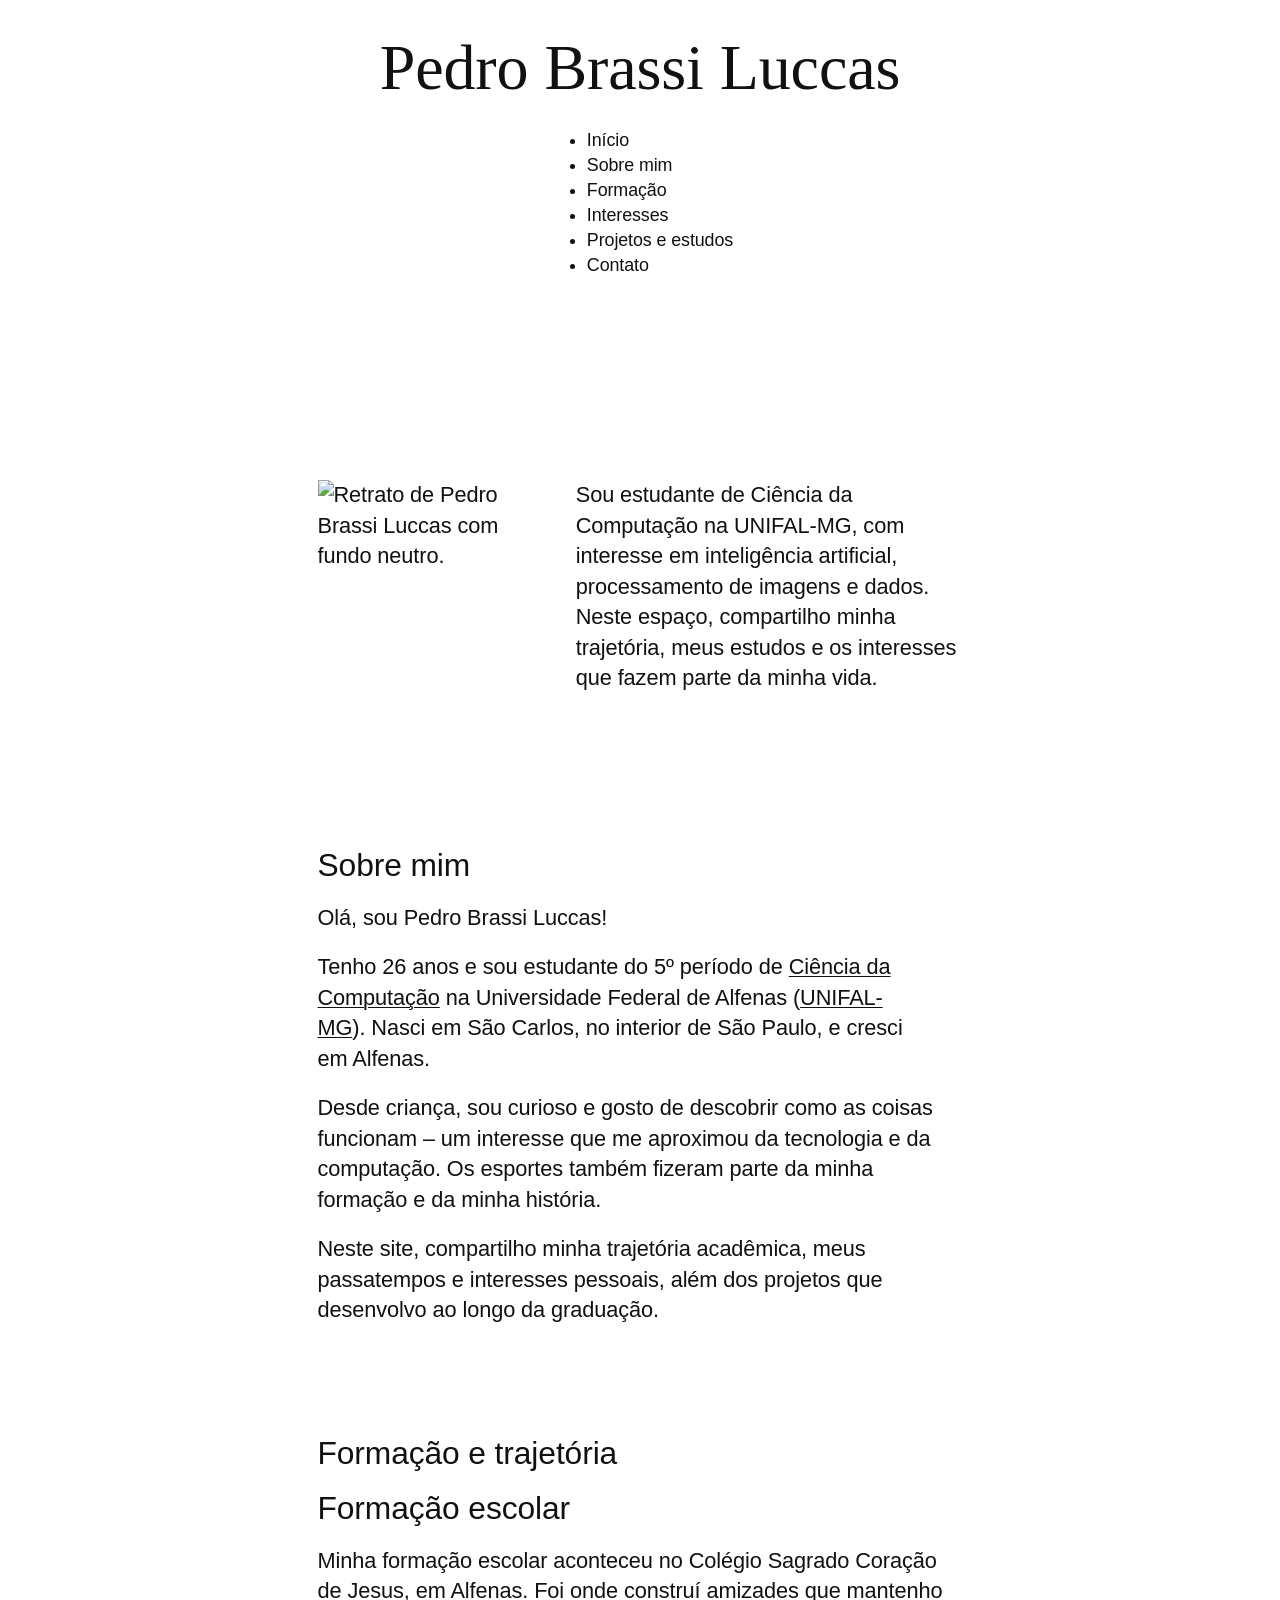
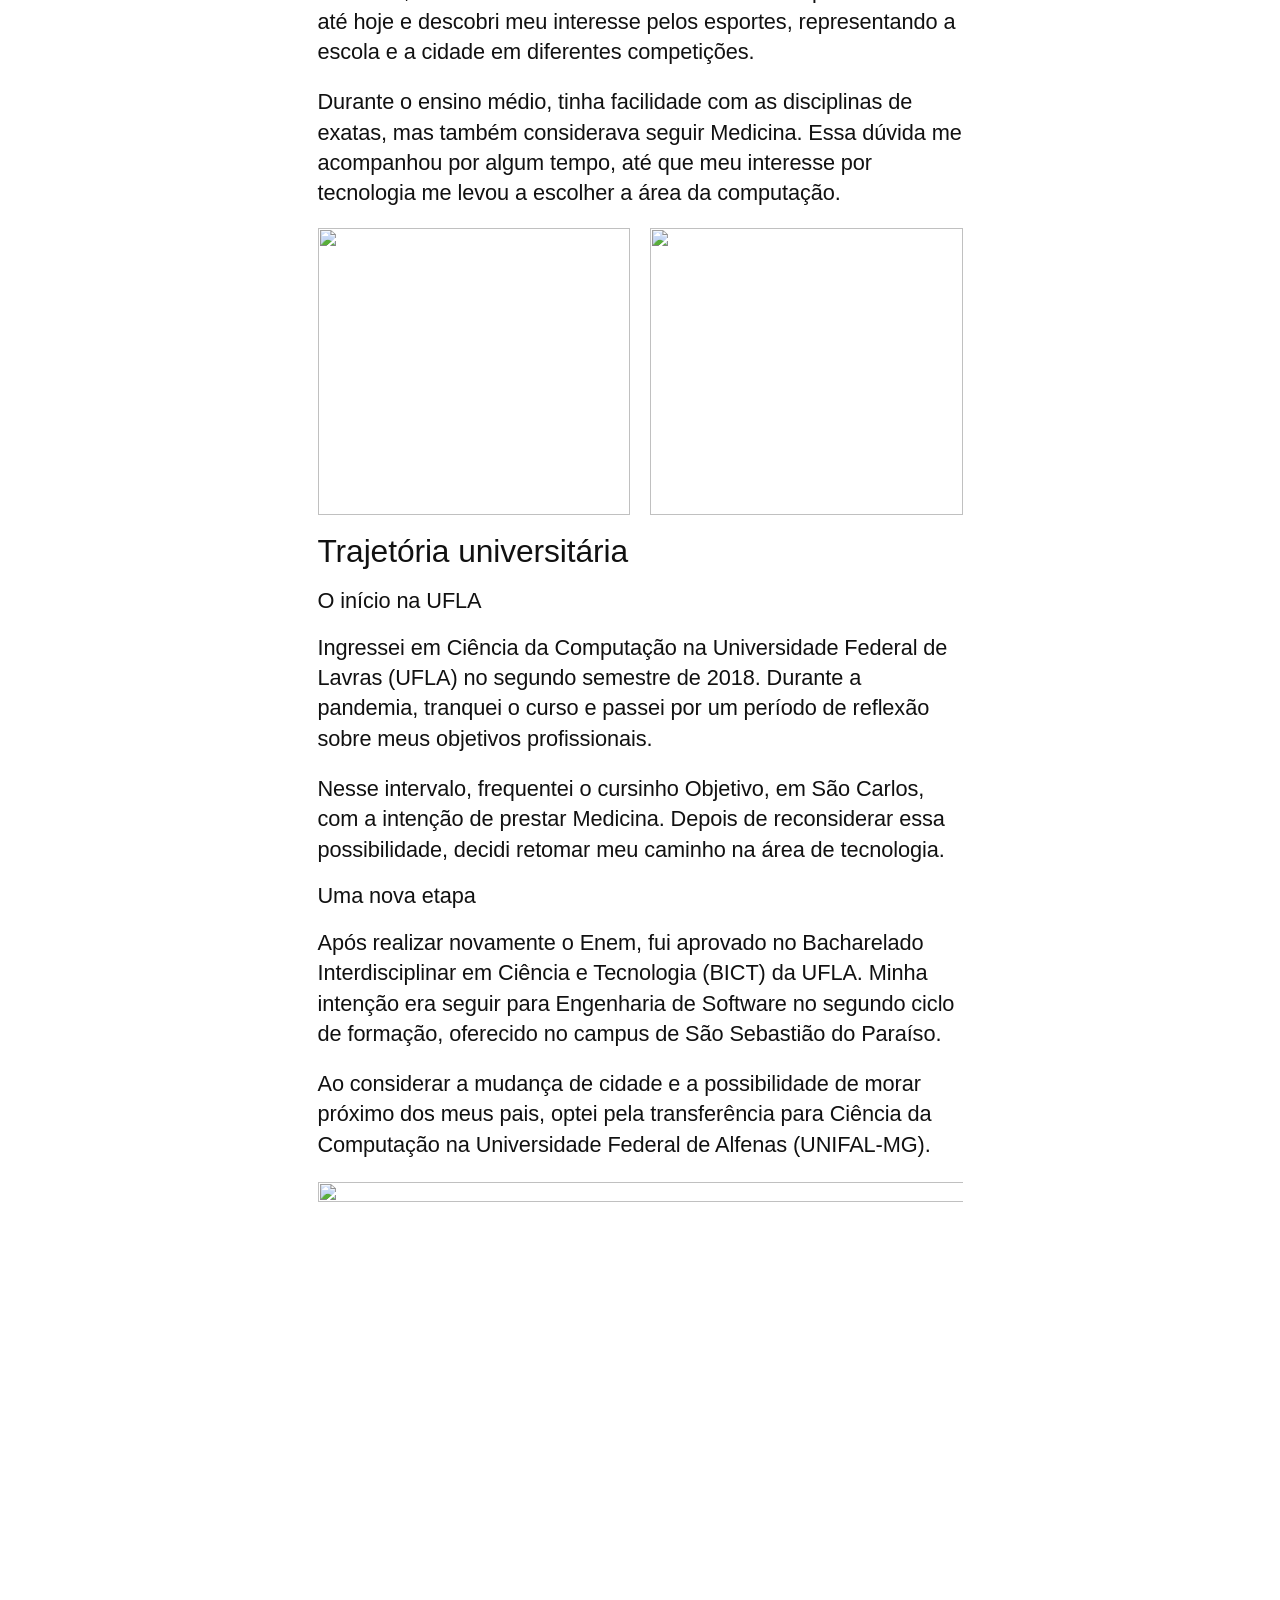
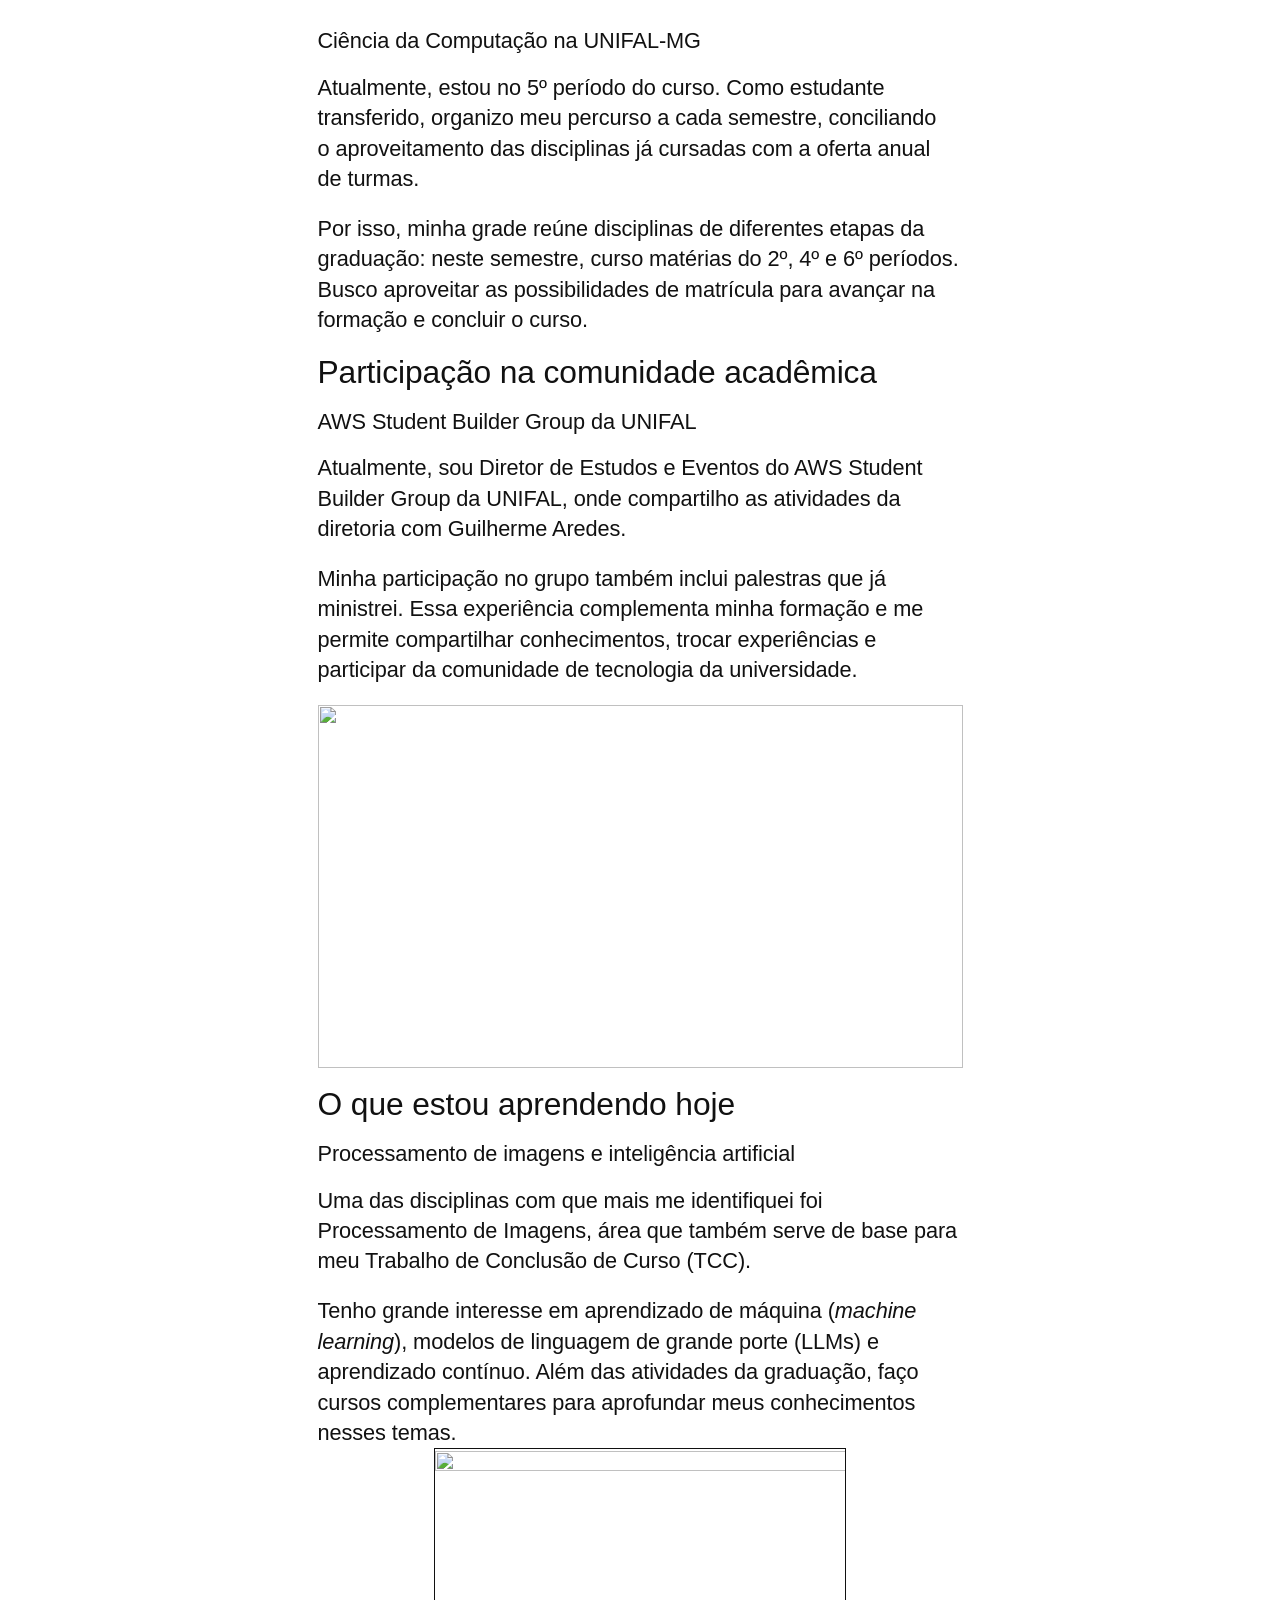
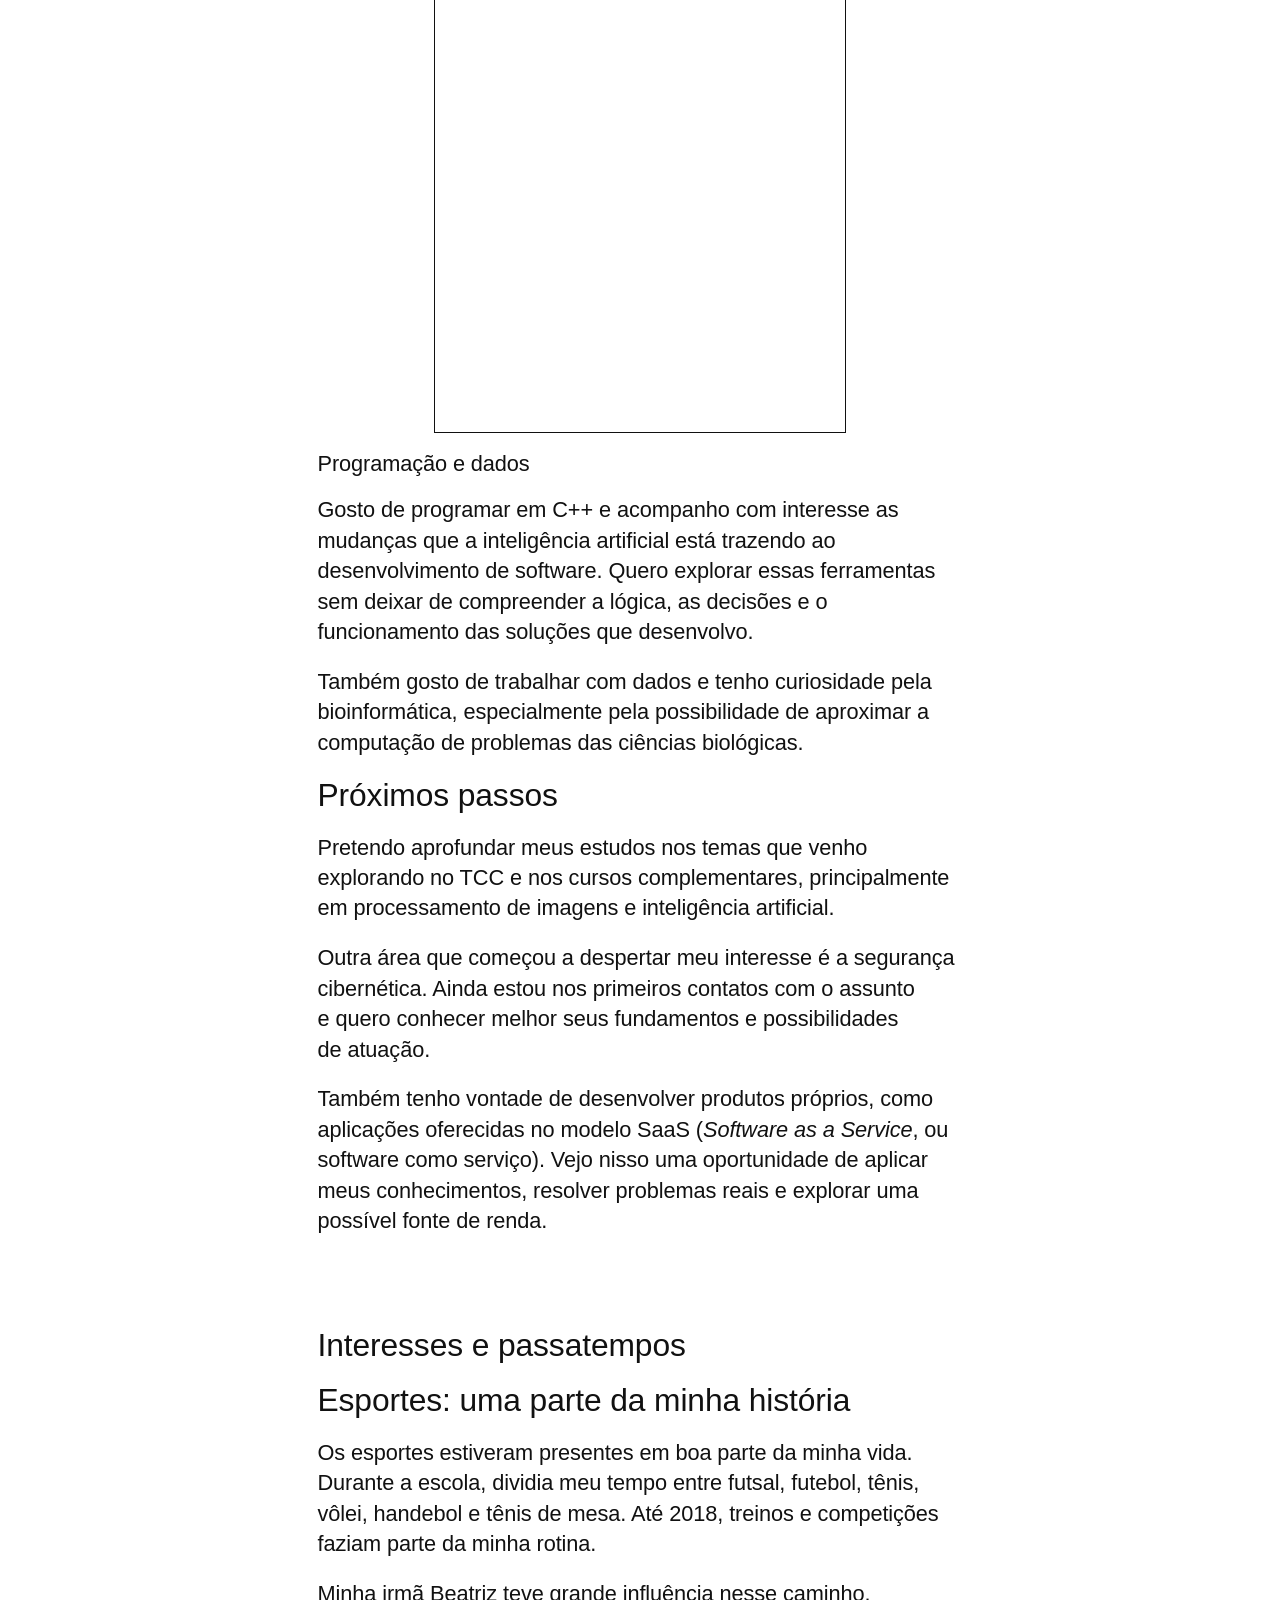
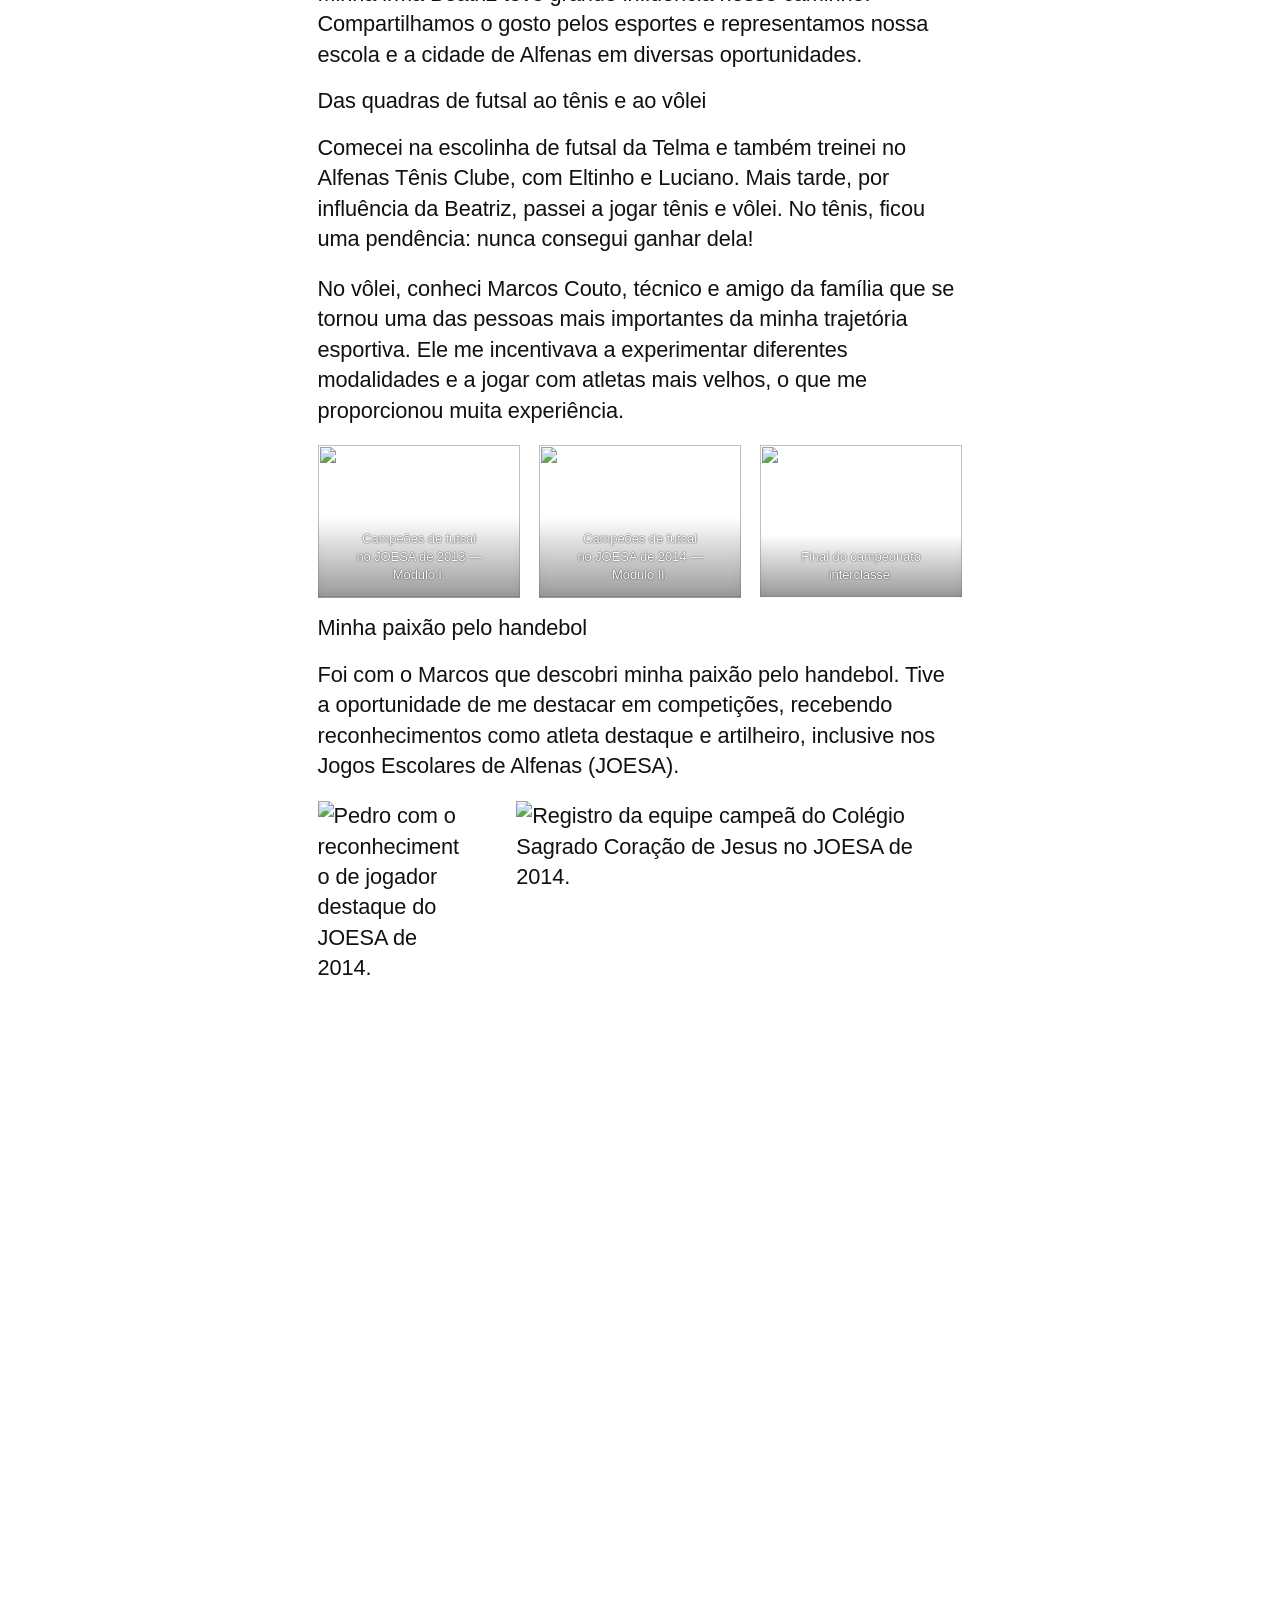
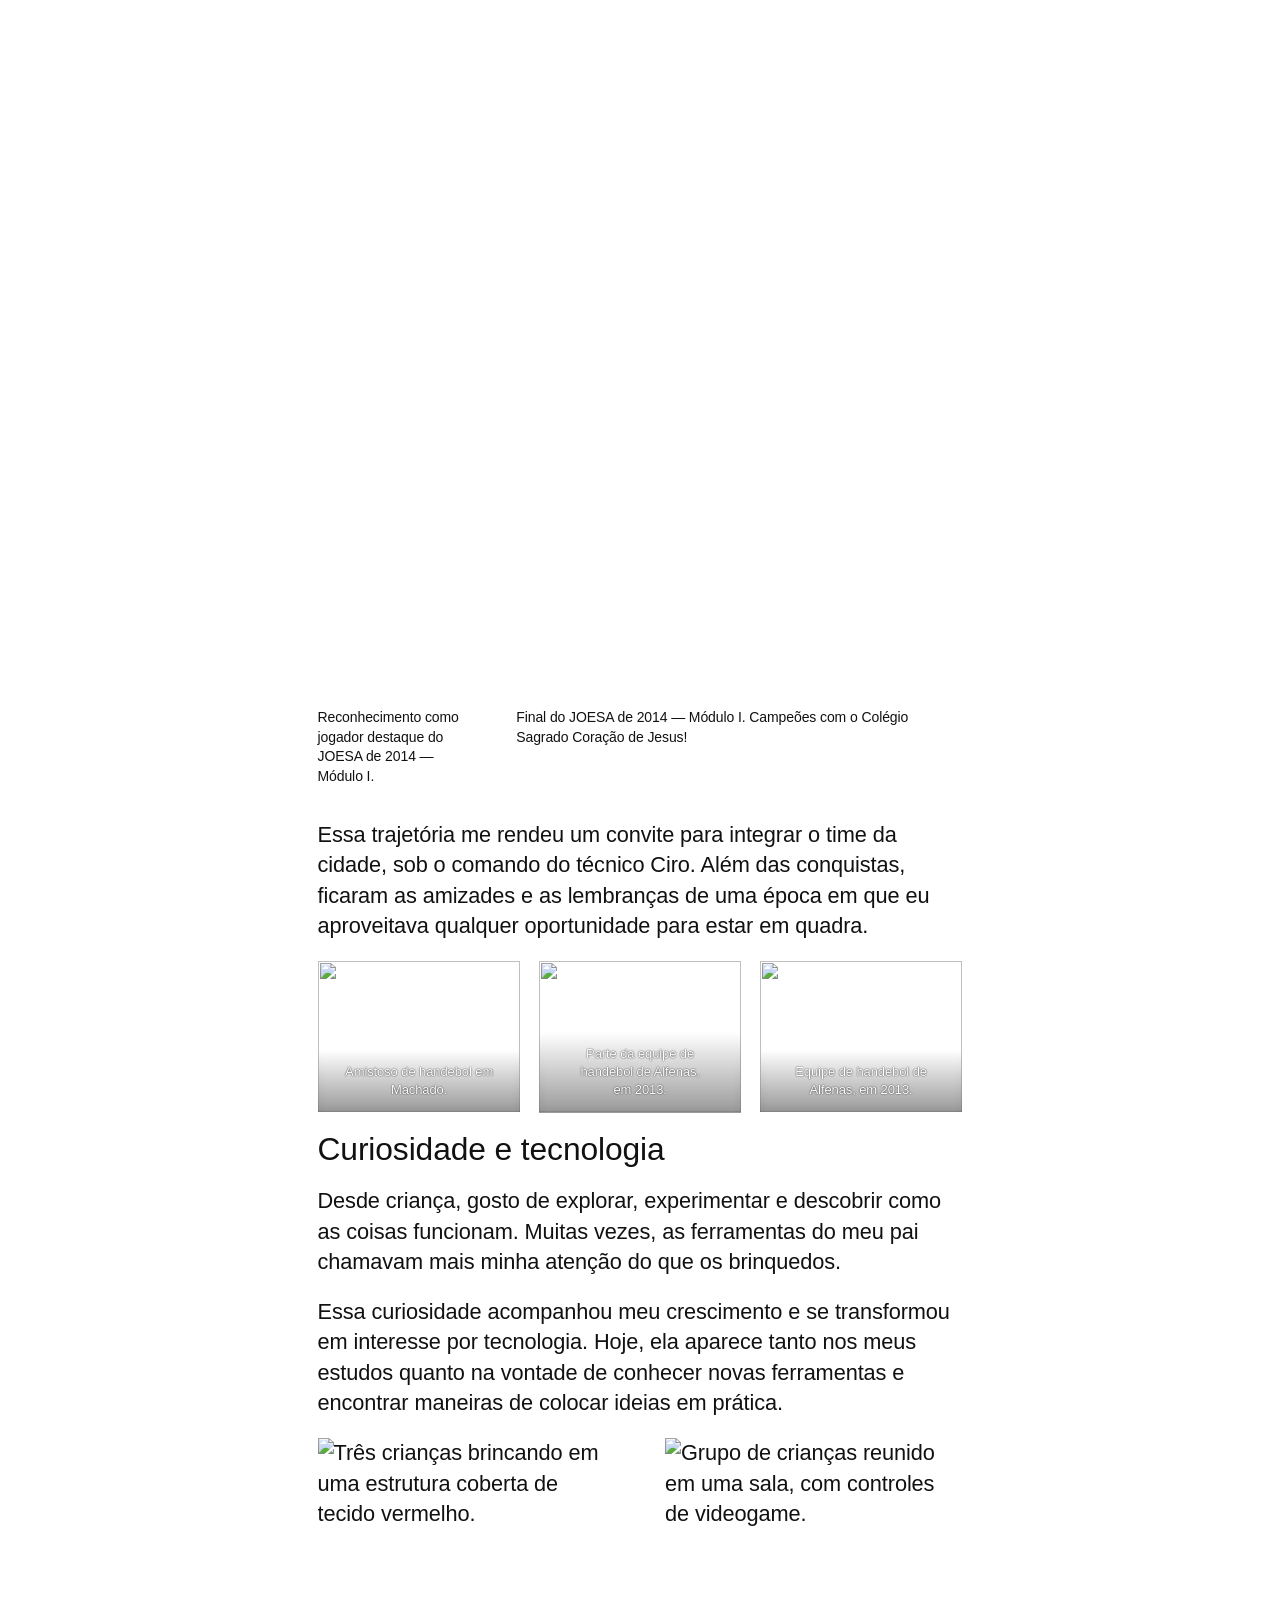
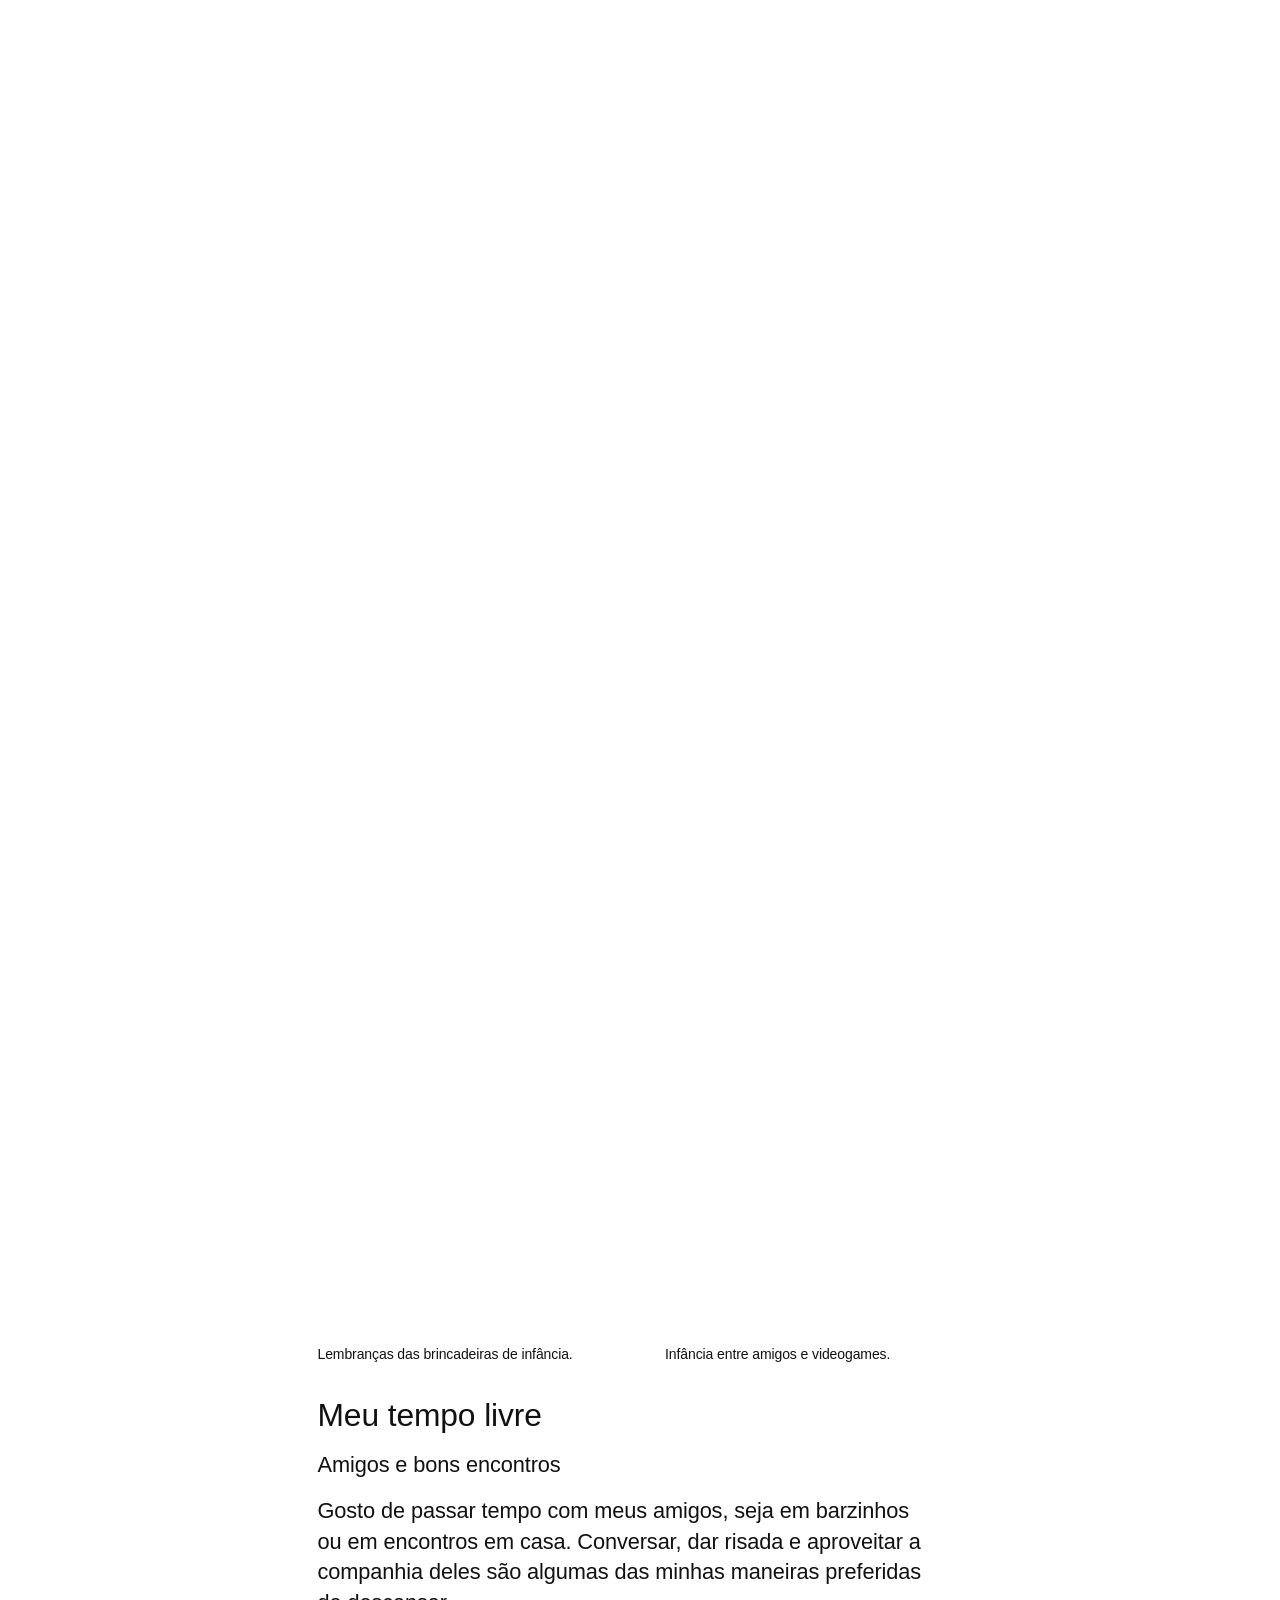
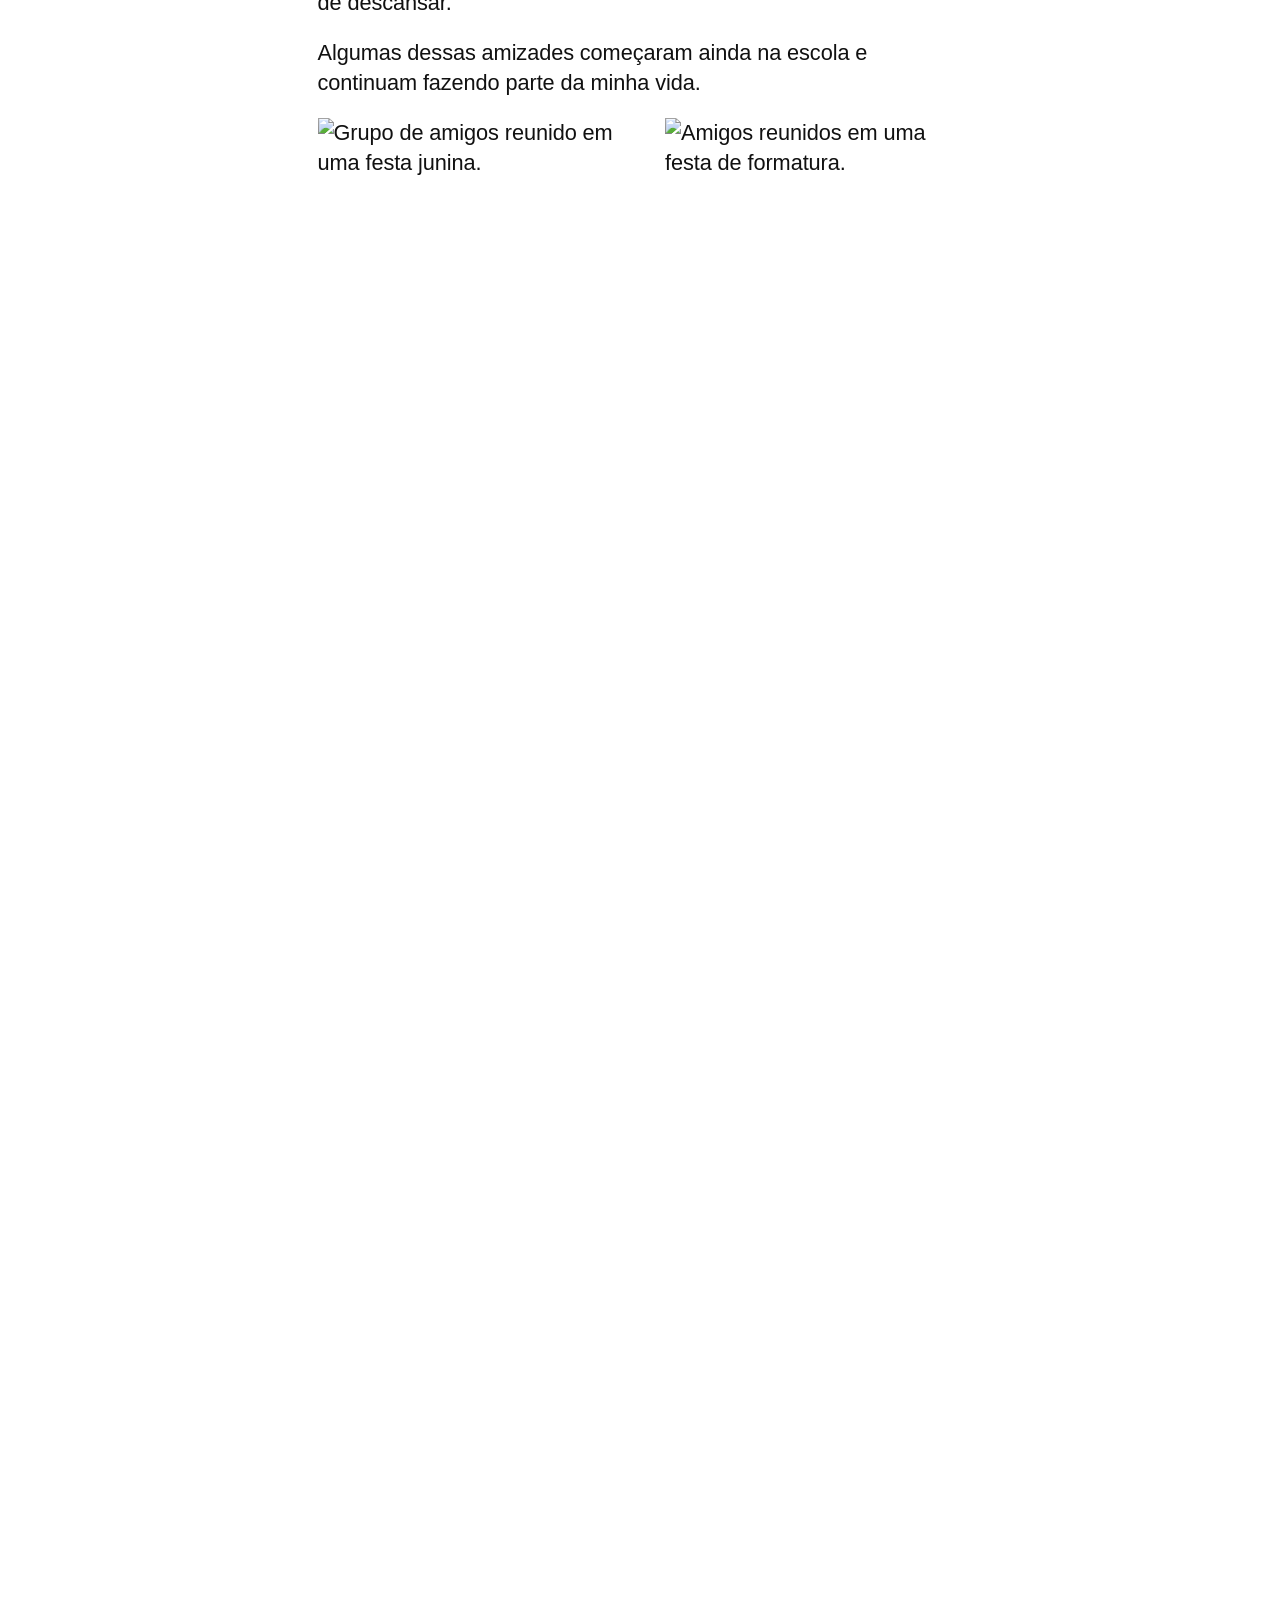
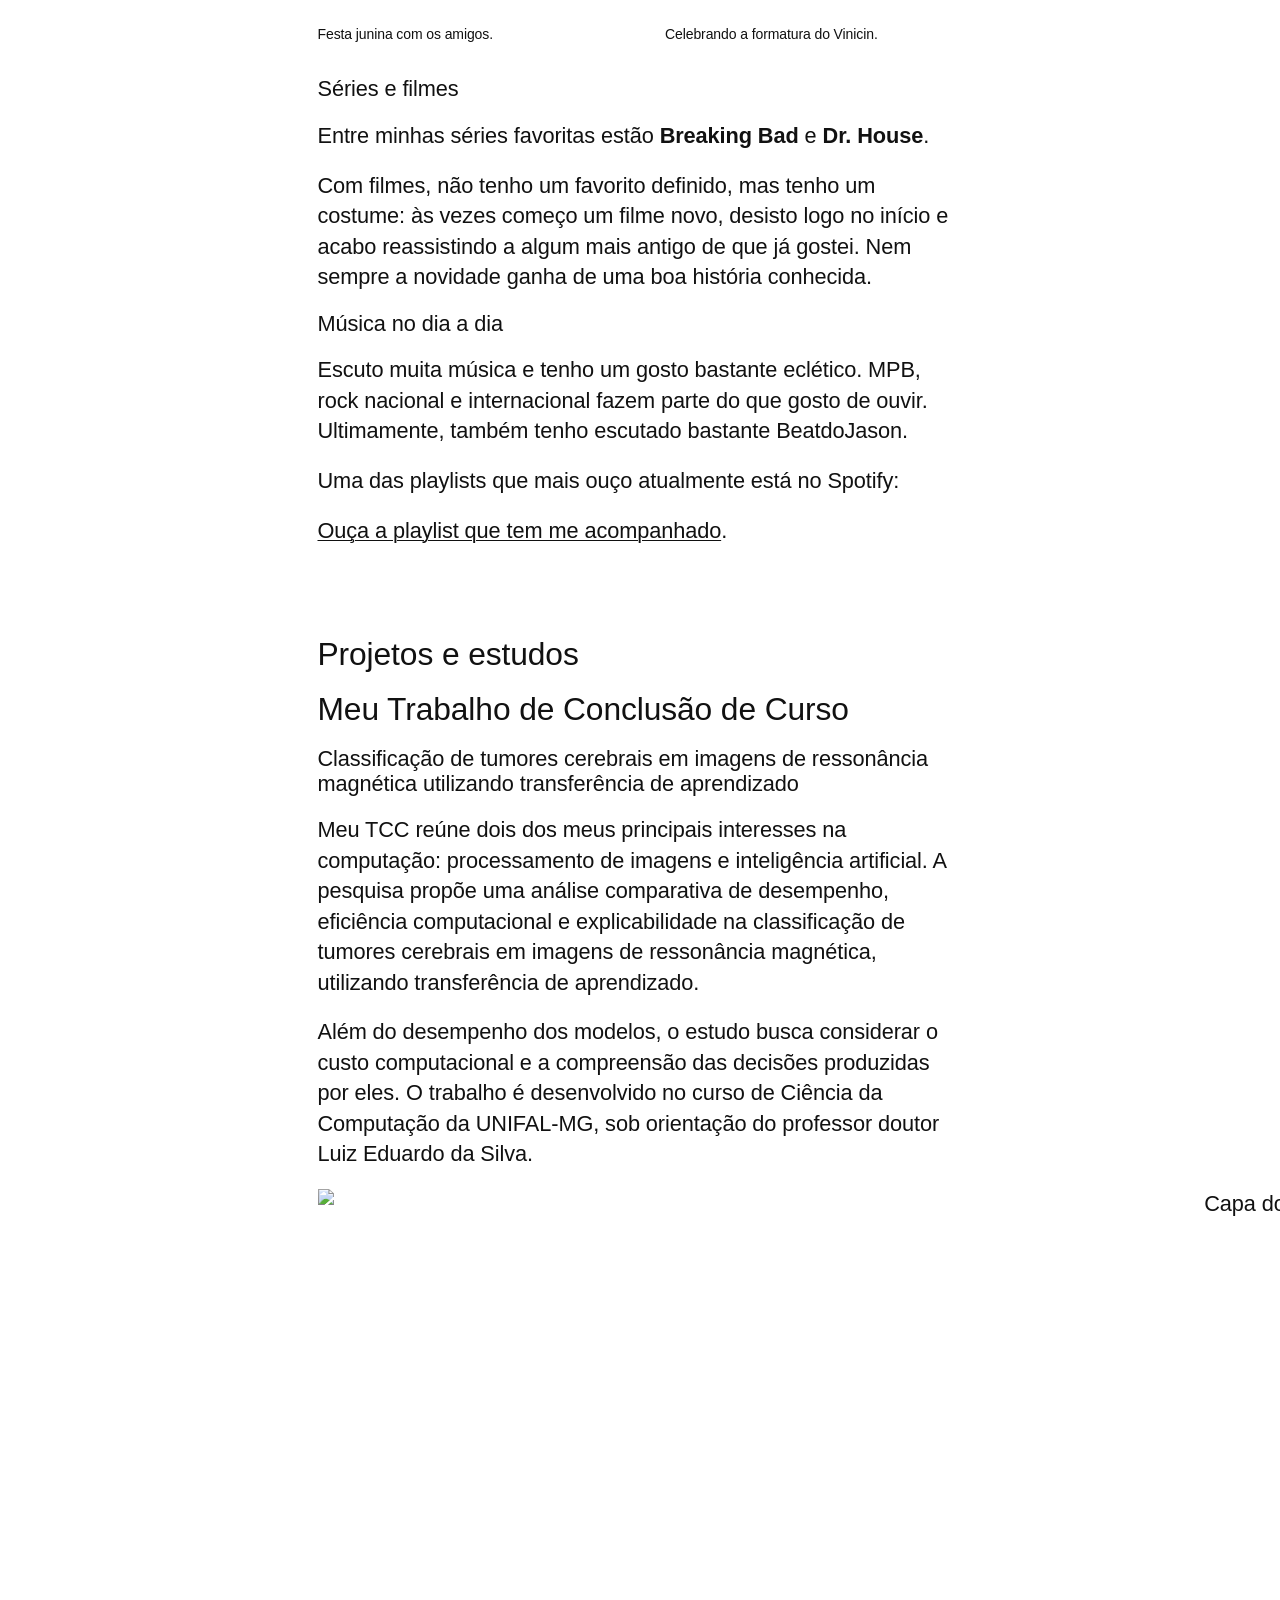
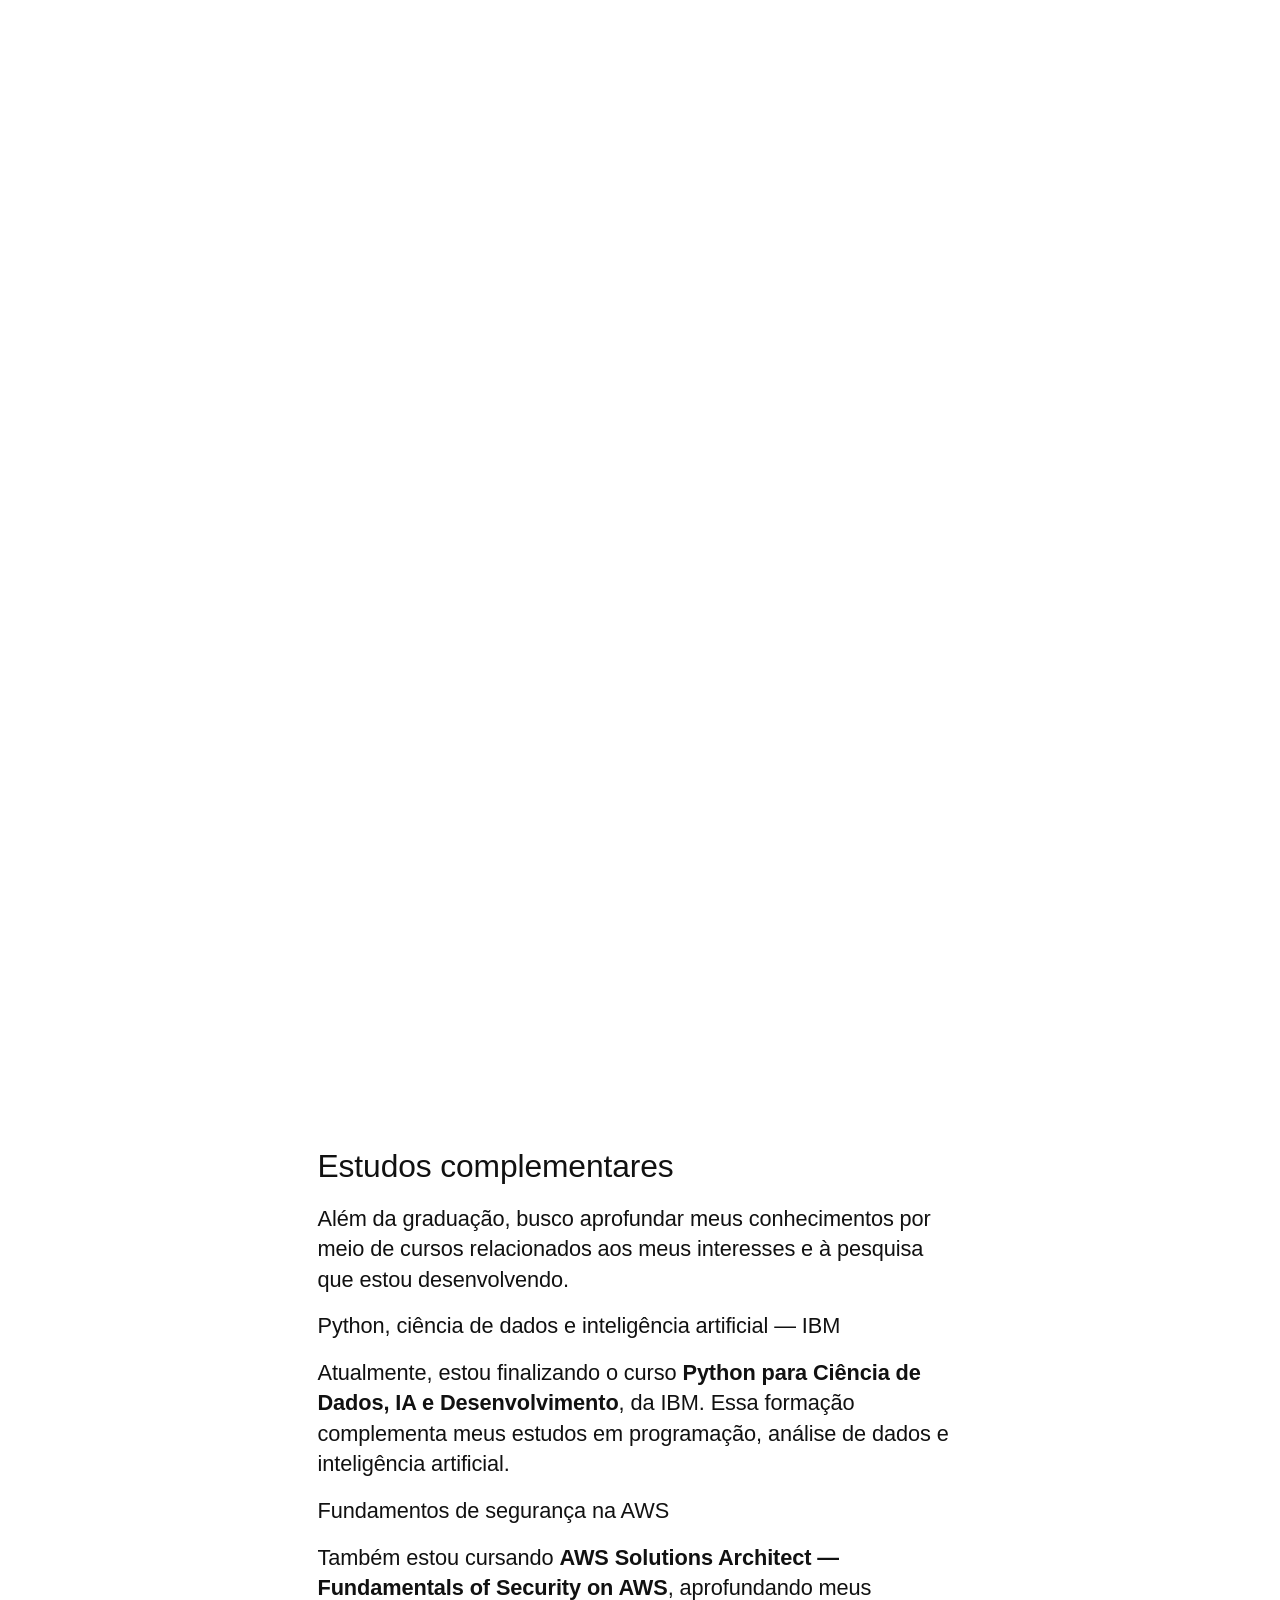
==== commit 2fe6d489: "Remove arquivos não utilizados e script de emoji do WordPress - Remove páginas antigas da versão mul" ====
--- a/index.html
+++ b/index.html
@@ -61,21 +61,6 @@
 <style id="wp-block-post-content-inline-css">
 .wp-block-post-content{display:flow-root}
 /*# sourceURL=/site-pessoal/wp-includes/blocks/post-content/style.min.css */
-</style>
-<style id="wp-emoji-styles-inline-css">
-
-	img.wp-smiley, img.emoji {
-		display: inline !important;
-		border: none !important;
-		box-shadow: none !important;
-		height: 1em !important;
-		width: 1em !important;
-		margin: 0 0.07em !important;
-		vertical-align: -0.1em !important;
-		background: none !important;
-		padding: 0 !important;
-	}
-/*# sourceURL=wp-emoji-styles-inline-css */
 </style>
 <style id="wp-block-library-inline-css">
 :root{--wp-block-synced-color:#7a00df;--wp-block-synced-color--rgb:122,0,223;--wp-bound-block-color:var(--wp-block-synced-color);--wp-editor-canvas-background:#ddd;--wp-admin-theme-color:#007cba;--wp-admin-theme-color--rgb:0,124,186;--wp-admin-theme-color-darker-10:#006ba1;--wp-admin-theme-color-darker-10--rgb:0,107,160.5;--wp-admin-theme-color-darker-20:#005a87;--wp-admin-theme-color-darker-20--rgb:0,90,135;--wp-admin-border-width-focus:2px}@media (min-resolution:192dpi){:root{--wp-admin-border-width-focus:1.5px}}.wp-element-button{cursor:pointer}:root .has-very-light-gray-background-color{background-color:#eee}:root .has-very-dark-gray-background-color{background-color:#313131}:root .has-very-light-gray-color{color:#eee}:root .has-very-dark-gray-color{color:#313131}:root .has-vivid-green-cyan-to-vivid-cyan-blue-gradient-background{background:linear-gradient(135deg,#00d084,#0693e3)}:root .has-purple-crush-gradient-background{background:linear-gradient(135deg,#34e2e4,#4721fb 50%,#ab1dfe)}:root .has-hazy-dawn-gradient-background{background:linear-gradient(135deg,#faaca8,#dad0ec)}:root .has-subdued-olive-gradient-background{background:linear-gradient(135deg,#fafae1,#67a671)}:root .has-atomic-cream-gradient-background{background:linear-gradient(135deg,#fdd79a,#004a59)}:root .has-nightshade-gradient-background{background:linear-gradient(135deg,#330968,#31cdcf)}:root .has-midnight-gradient-background{background:linear-gradient(135deg,#020381,#2874fc)}:root{--wp--preset--font-size--normal:16px;--wp--preset--font-size--huge:42px}.has-regular-font-size{font-size:1em}.has-larger-font-size{font-size:2.625em}.has-normal-font-size{font-size:var(--wp--preset--font-size--normal)}.has-huge-font-size{font-size:var(--wp--preset--font-size--huge)}:root .has-text-align-center{text-align:center}:root .has-text-align-left{text-align:left}:root .has-text-align-right{text-align:right}.has-fit-text{white-space:nowrap!important}#end-resizable-editor-section{display:none}.aligncenter{clear:both}.items-justified-left{justify-content:flex-start}.items-justified-center{justify-content:center}.items-justified-right{justify-content:flex-end}.items-justified-space-between{justify-content:space-between}.screen-reader-text{word-wrap:normal!important;border:0;clip-path:inset(50%);height:1px;margin:-1px;overflow:hidden;padding:0;position:absolute;width:1px;word-break:normal!important}.screen-reader-text:focus{background-color:#ddd;clip-path:none;color:#444;display:block;font-size:1em;height:auto;left:5px;line-height:normal;padding:15px 23px 14px;text-decoration:none;top:5px;width:auto;z-index:100000}html :where(.has-border-color){border-style:solid}html :where([style^=border-color],[style*=";border-color"],[style*="; border-color"]){border-style:solid}html :where([style^=border-top-color],[style*=";border-top-color"],[style*="; border-top-color"]){border-top-style:solid}html :where([style^=border-right-color],[style*=";border-right-color"],[style*="; border-right-color"]){border-right-style:solid}html :where([style^=border-bottom-color],[style*=";border-bottom-color"],[style*="; border-bottom-color"]){border-bottom-style:solid}html :where([style^=border-left-color],[style*=";border-left-color"],[style*="; border-left-color"]){border-left-style:solid}html :where([style^=border-width],[style*=";border-width"],[style*="; border-width"]){border-style:solid}html :where([style^=border-top-width],[style*=";border-top-width"],[style*="; border-top-width"]){border-top-style:solid}html :where([style^=border-right-width],[style*=";border-right-width"],[style*="; border-right-width"]){border-right-style:solid}html :where([style^=border-bottom-width],[style*=";border-bottom-width"],[style*="; border-bottom-width"]){border-bottom-style:solid}html :where([style^=border-left-width],[style*=";border-left-width"],[style*="; border-left-width"]){border-left-style:solid}html :where(img[class*=wp-image-]){height:auto;max-width:100%}:where(figure){margin:0 0 1em}html :where(.is-position-sticky){--wp-admin--admin-bar--position-offset:var(--wp-admin--admin-bar--height,0px)}@media screen and (max-width:600px){html :where(.is-position-sticky){--wp-admin--admin-bar--position-offset:0px}}
@@ -105,8 +90,6 @@
 a{text-decoration-thickness:1px!important;text-underline-offset:.1em}:where(.wp-site-blocks :focus){outline-width:2px;outline-style:solid}.wp-block-navigation .wp-block-navigation-submenu .wp-block-navigation-item:not(:last-child){margin-bottom:3px}.wp-block-navigation .wp-block-navigation-item .wp-block-navigation-item__content{outline-offset:4px}.wp-block-navigation .wp-block-navigation-item ul.wp-block-navigation__submenu-container .wp-block-navigation-item__content{outline-offset:0}blockquote,caption,figcaption,h1,h2,h3,h4,h5,h6,p{text-wrap:pretty}.more-link{display:block}:where(pre){overflow-x:auto}
 /*# sourceURL=/site-pessoal/wp-content/themes/twentytwentyfive/style.min.css */
 </style>
-<link rel="EditURI" type="application/rsd+xml" title="RSD" href="/site-pessoal/xmlrpc.php?rsd">
-<meta name="generator" content="WordPress 7.1.3">
 <link rel="canonical" href="/site-pessoal/">
 <link rel="shortlink" href="/site-pessoal/">
 <style class="wp-fonts-local">
@@ -585,13 +568,5 @@
 <script type="speculationrules">
 {"prefetch":[{"source":"document","where":{"and":[{"href_matches":"/site-pessoal/*"},{"not":{"href_matches":["/site-pessoal/wp-*.php","/site-pessoal/wp-admin/*","/site-pessoal/wp-content/uploads/*","/site-pessoal/wp-content/*","/site-pessoal/wp-content/plugins/*","/site-pessoal/wp-content/themes/twentytwentyfive/*","/site-pessoal/*\\?(.+)"]}},{"not":{"selector_matches":"a[rel~=\"nofollow\"]"}},{"not":{"selector_matches":".no-prefetch, .no-prefetch a"}}]},"eagerness":"conservative"}]}
 </script>
-<script id="wp-emoji-settings" type="application/json">
-{"baseUrl":"https://s.w.org/images/core/emoji/17.0.2/72x72/","ext":".png","svgUrl":"https://s.w.org/images/core/emoji/17.0.2/svg/","svgExt":".svg","source":{"concatemoji":"/site-pessoal/wp-includes/js/wp-emoji-release.min.js?ver=7.1.3"}}
-</script>
-<script type="module">
-/*! This file is auto-generated */
-var e="script#wp-emoji-settings",t=document.querySelector(e);if(!(t instanceof HTMLScriptElement))throw new Error("Element missing: "+e);const r=JSON.parse(t.text),s=(window._wpemojiSettings=r,"wpEmojiSettingsSupports"),o=["flag","emoji"];function i(e){try{var t={supportTests:e,timestamp:(new Date).valueOf()};sessionStorage.setItem(s,JSON.stringify(t))}catch(e){}}function c(e,t,n){e.clearRect(0,0,e.canvas.width,e.canvas.height),e.fillText(t,0,0);t=new Uint32Array(e.getImageData(0,0,e.canvas.width,e.canvas.height).data);e.clearRect(0,0,e.canvas.width,e.canvas.height),e.fillText(n,0,0);const r=new Uint32Array(e.getImageData(0,0,e.canvas.width,e.canvas.height).data);return t.every((e,t)=>e===r[t])}function p(e,t){e.clearRect(0,0,e.canvas.width,e.canvas.height),e.fillText(t,0,0);var n=e.getImageData(16,16,1,1);for(let e=0;e<n.data.length;e++)if(0!==n.data[e])return!1;return!0}function u(e,t,n,r){switch(t){case"flag":return n(e,"\ud83c\udff3\ufe0f\u200d\u26a7\ufe0f","\ud83c\udff3\ufe0f\u200b\u26a7\ufe0f")?!1:!n(e,"\ud83c\udde8\ud83c\uddf6","\ud83c\udde8\u200b\ud83c\uddf6")&&!n(e,"\ud83c\udff4\udb40\udc67\udb40\udc62\udb40\udc65\udb40\udc6e\udb40\udc67\udb40\udc7f","\ud83c\udff4\u200b\udb40\udc67\u200b\udb40\udc62\u200b\udb40\udc65\u200b\udb40\udc6e\u200b\udb40\udc67\u200b\udb40\udc7f");case"emoji":return!r(e,"\ud83e\u1fac8")}return!1}function f(e,t,n,r){let a;const s=(a="undefined"!=typeof WorkerGlobalScope&&self instanceof WorkerGlobalScope?new OffscreenCanvas(300,150):document.createElement("canvas")).getContext("2d",{willReadFrequently:!0}),o=(s.textBaseline="top",s.font="600 32px Arial",{});return e.forEach(e=>{o[e]=t(s,e,n,r)}),o}function a(e){var t=document.createElement("script");t.src=e,t.defer=!0,document.head.appendChild(t)}r.supports={everything:!0,everythingExceptFlag:!0},new Promise(t=>{let n=function(){try{var e=JSON.parse(sessionStorage.getItem(s));if("object"==typeof e&&"number"==typeof e.timestamp&&(new Date).valueOf()<e.timestamp+604800&&"object"==typeof e.supportTests)return e.supportTests}catch(e){}return null}();if(!n){if("undefined"!=typeof Worker&&"undefined"!=typeof OffscreenCanvas&&"undefined"!=typeof URL&&URL.createObjectURL&&"undefined"!=typeof Blob)try{var e="postMessage("+f.toString()+"("+[JSON.stringify(o),u.toString(),c.toString(),p.toString()].join(",")+"));",r=new Blob([e],{type:"text/javascript"});const a=new Worker(URL.createObjectURL(r),{name:"wpTestEmojiSupports"});return void(a.onmessage=e=>{i(n=e.data),a.terminate(),t(n)})}catch(e){}i(n=f(o,u,c,p))}t(n)}).then(e=>{for(const n in e)r.supports[n]=e[n],r.supports.everything=r.supports.everything&&r.supports[n],"flag"!==n&&(r.supports.everythingExceptFlag=r.supports.everythingExceptFlag&&r.supports[n]);var t;r.supports.everythingExceptFlag=r.supports.everythingExceptFlag&&!r.supports.flag,r.supports.everything||((t=r.source||{}).concatemoji?a(t.concatemoji):t.wpemoji&&t.twemoji&&(a(t.twemoji),a(t.wpemoji)))});
-//# sourceURL=/site-pessoal/wp-includes/js/wp-emoji-loader.min.js
-</script>
 </body>
 </html>
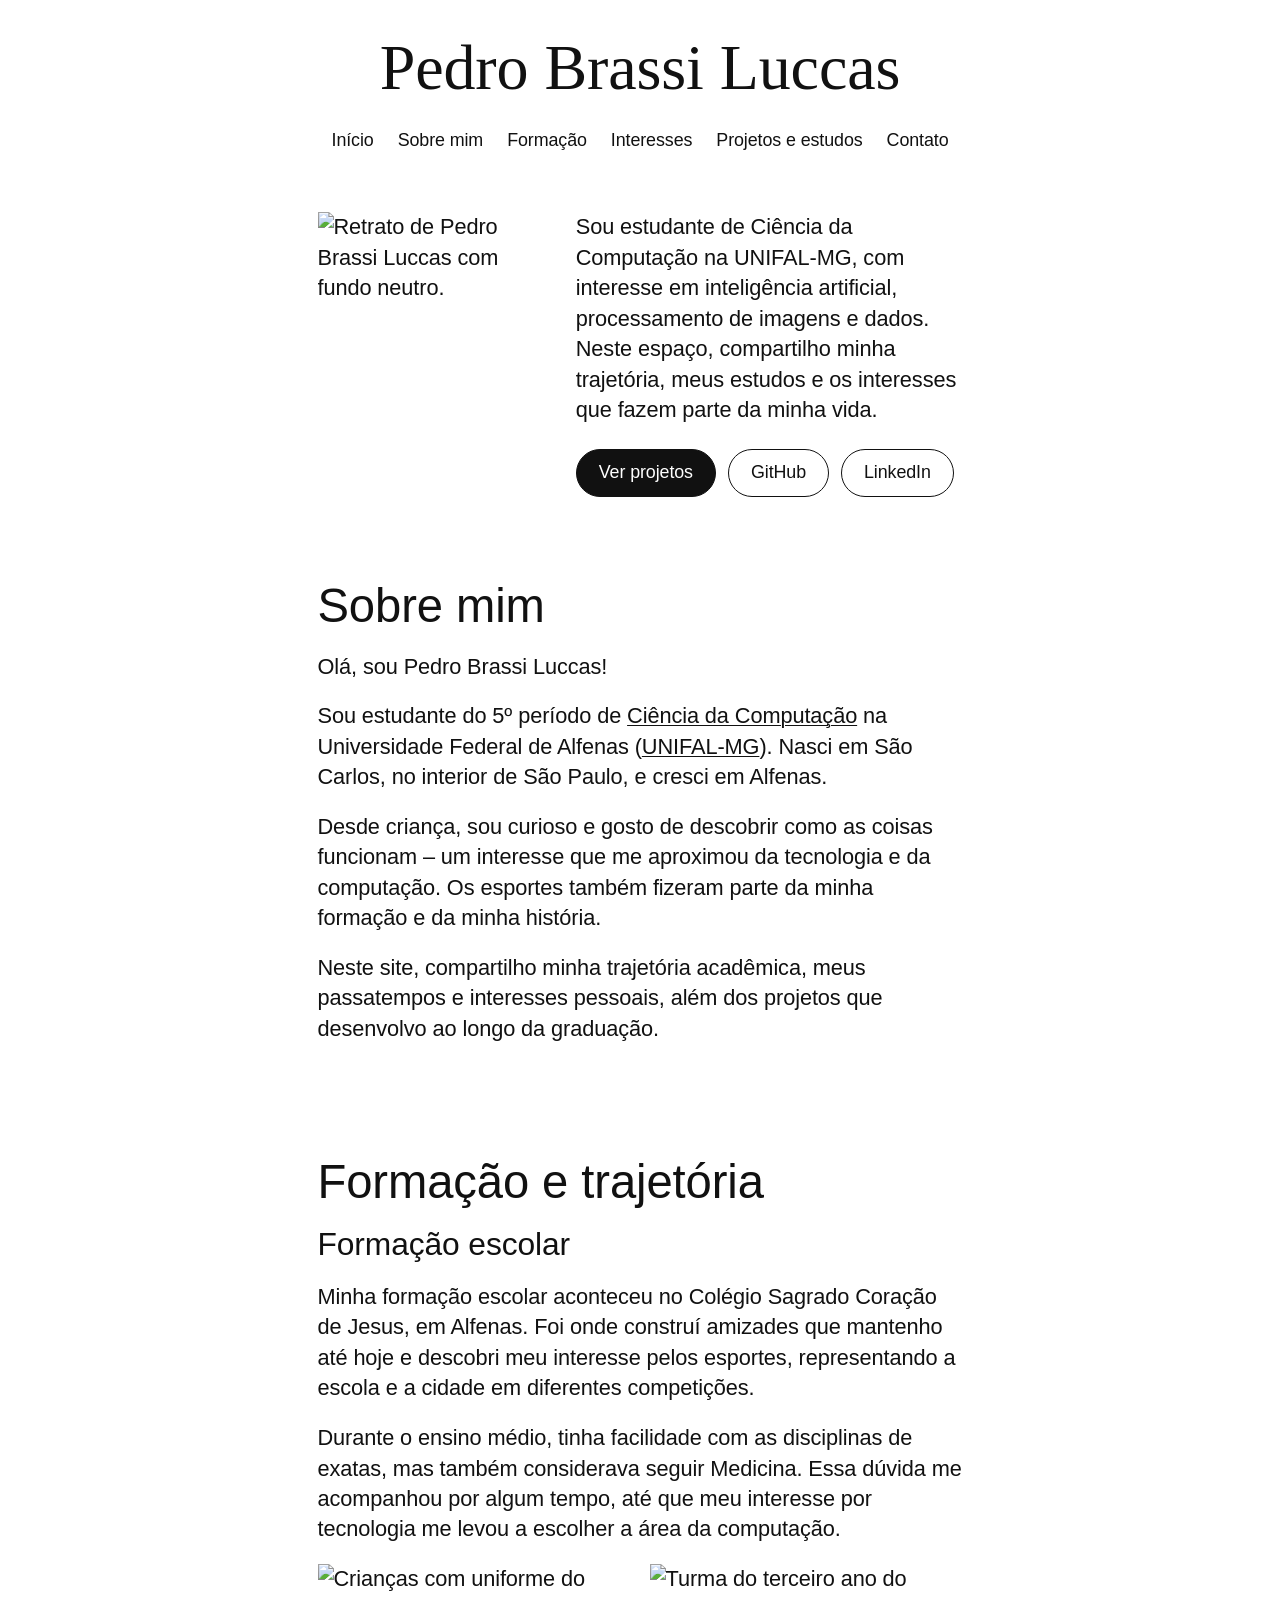
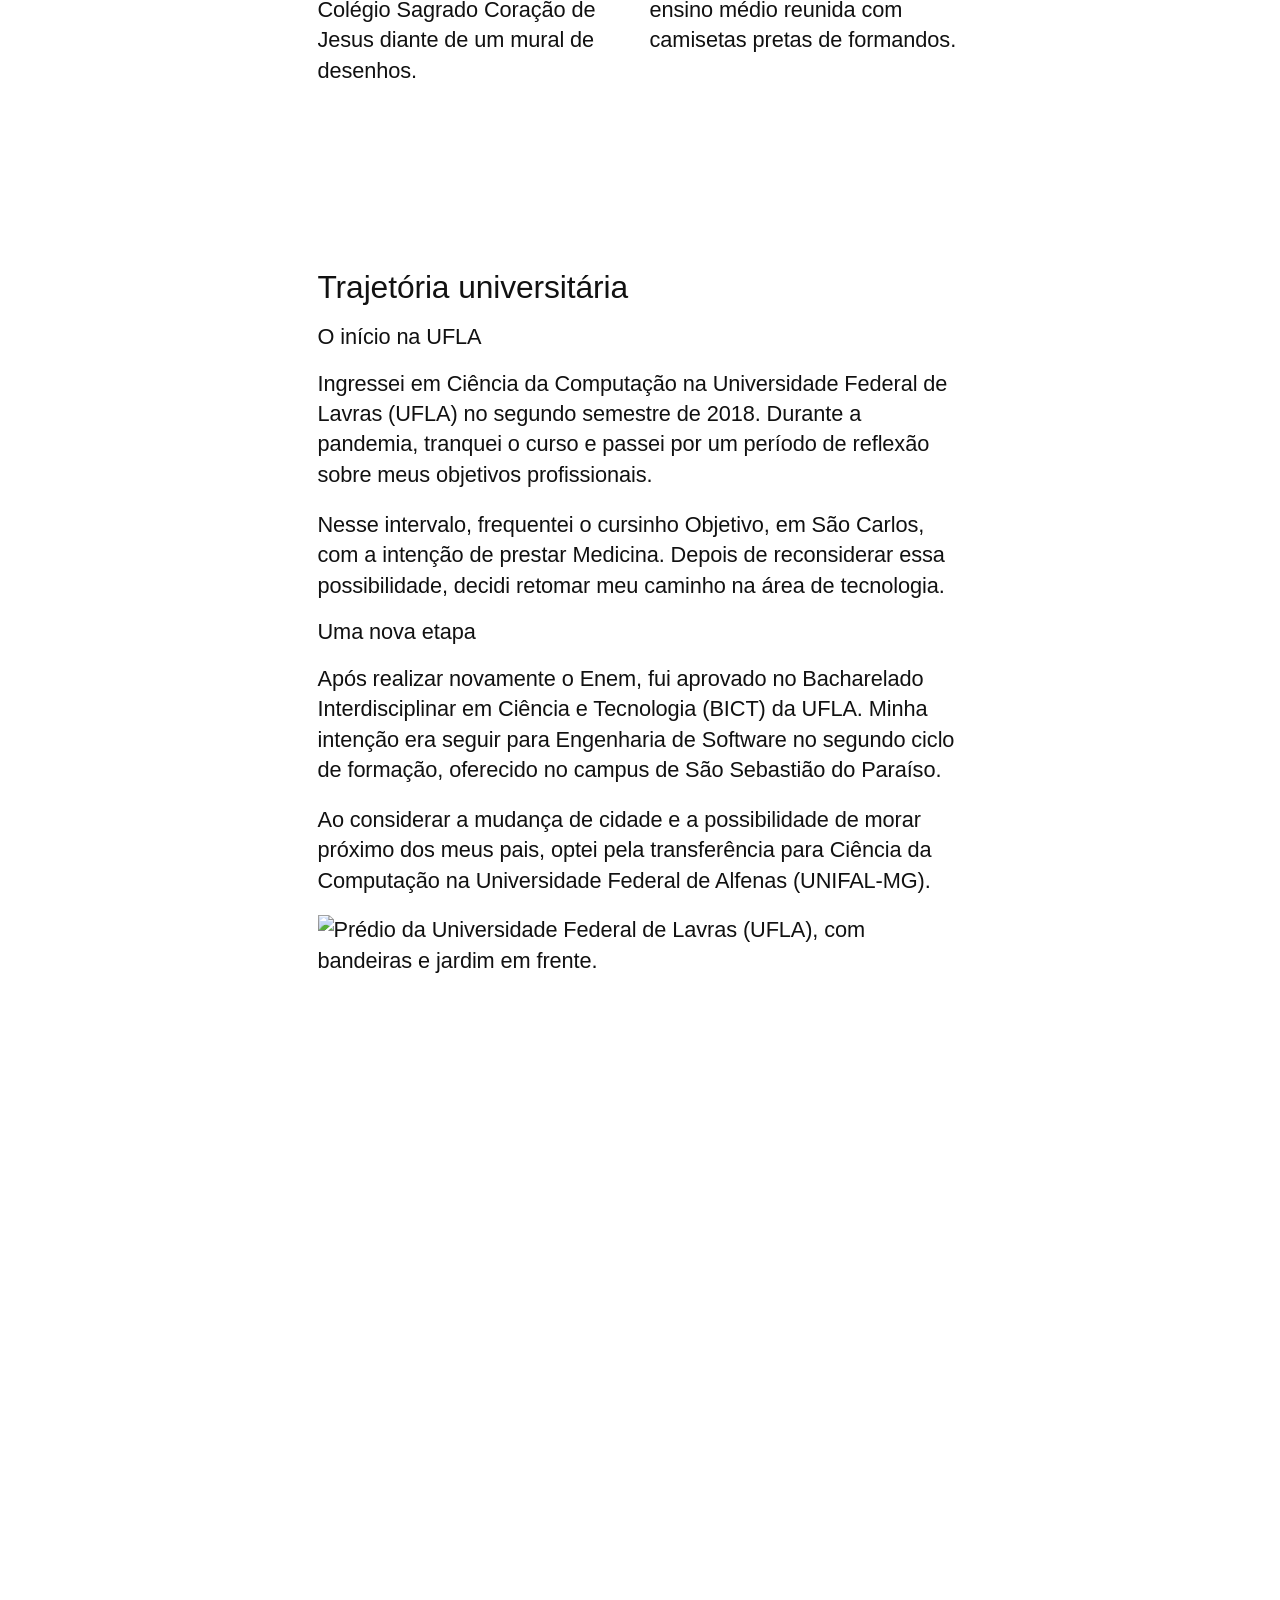
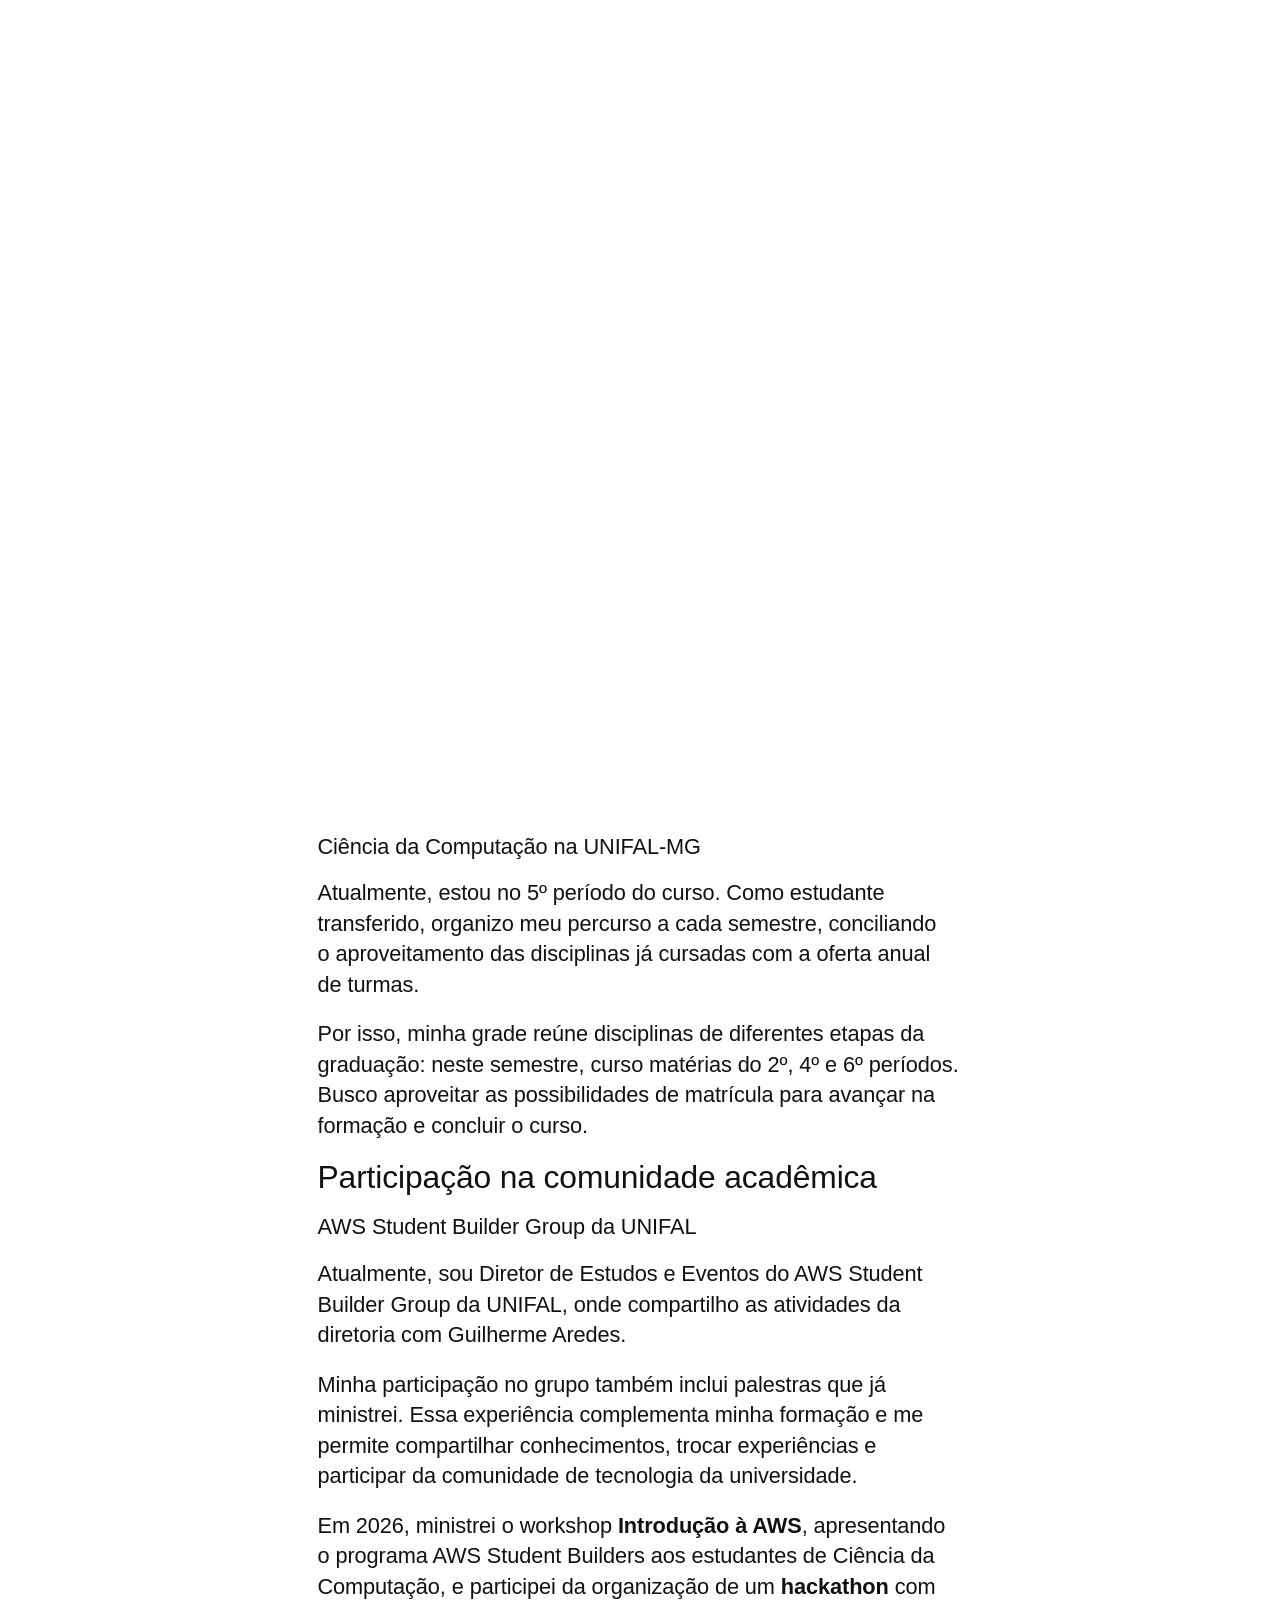
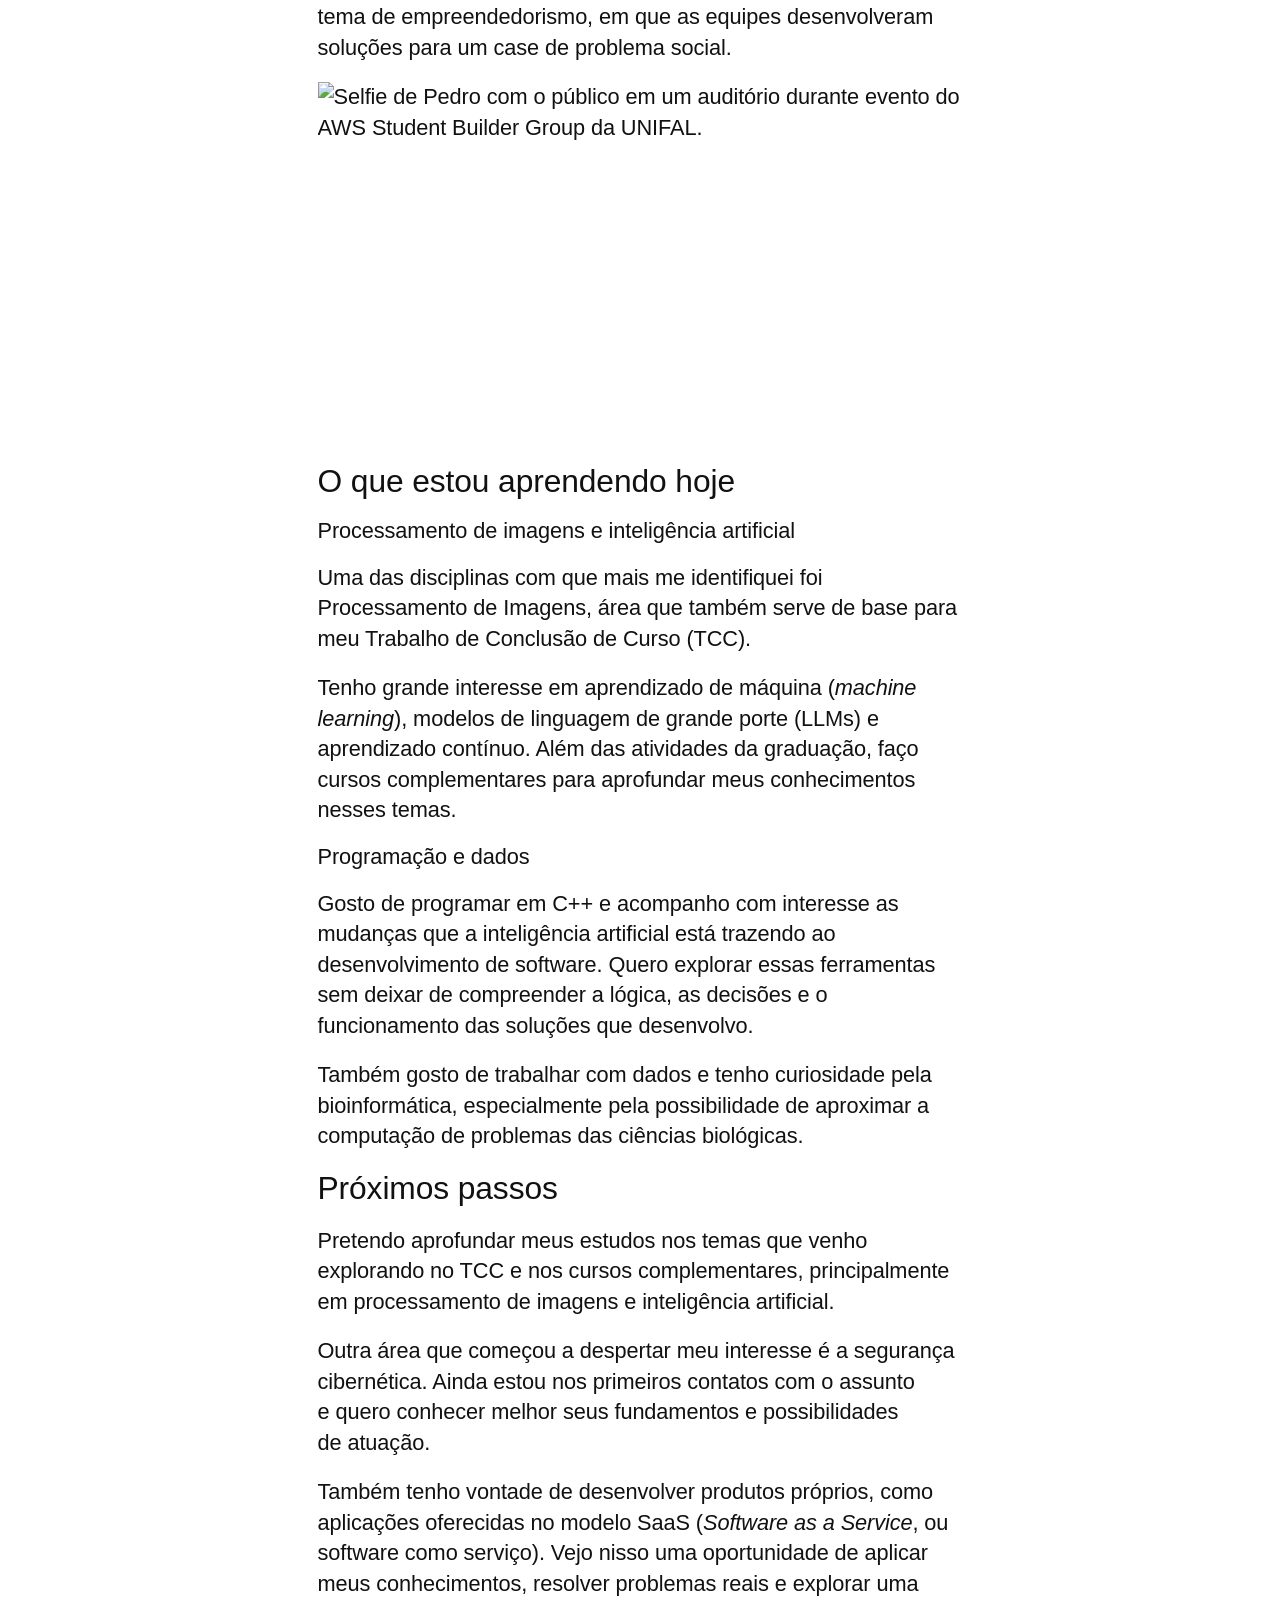
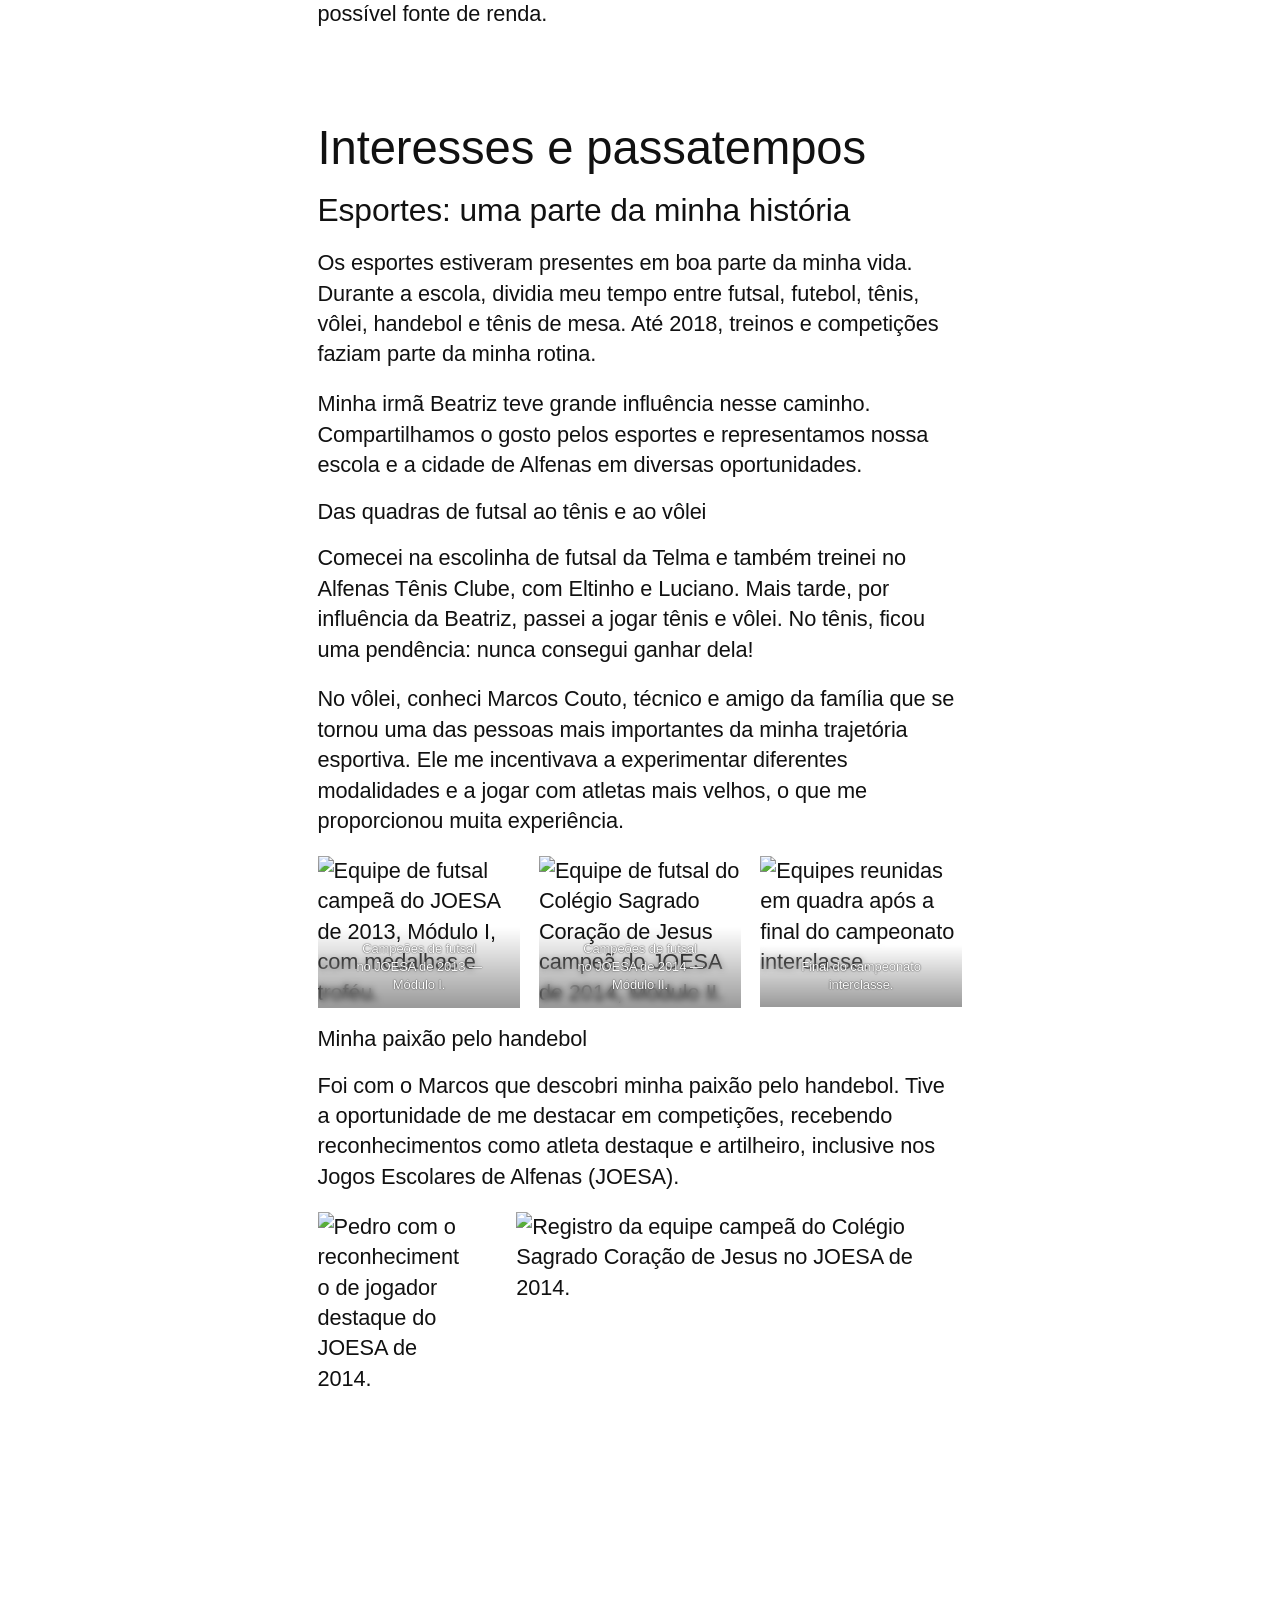
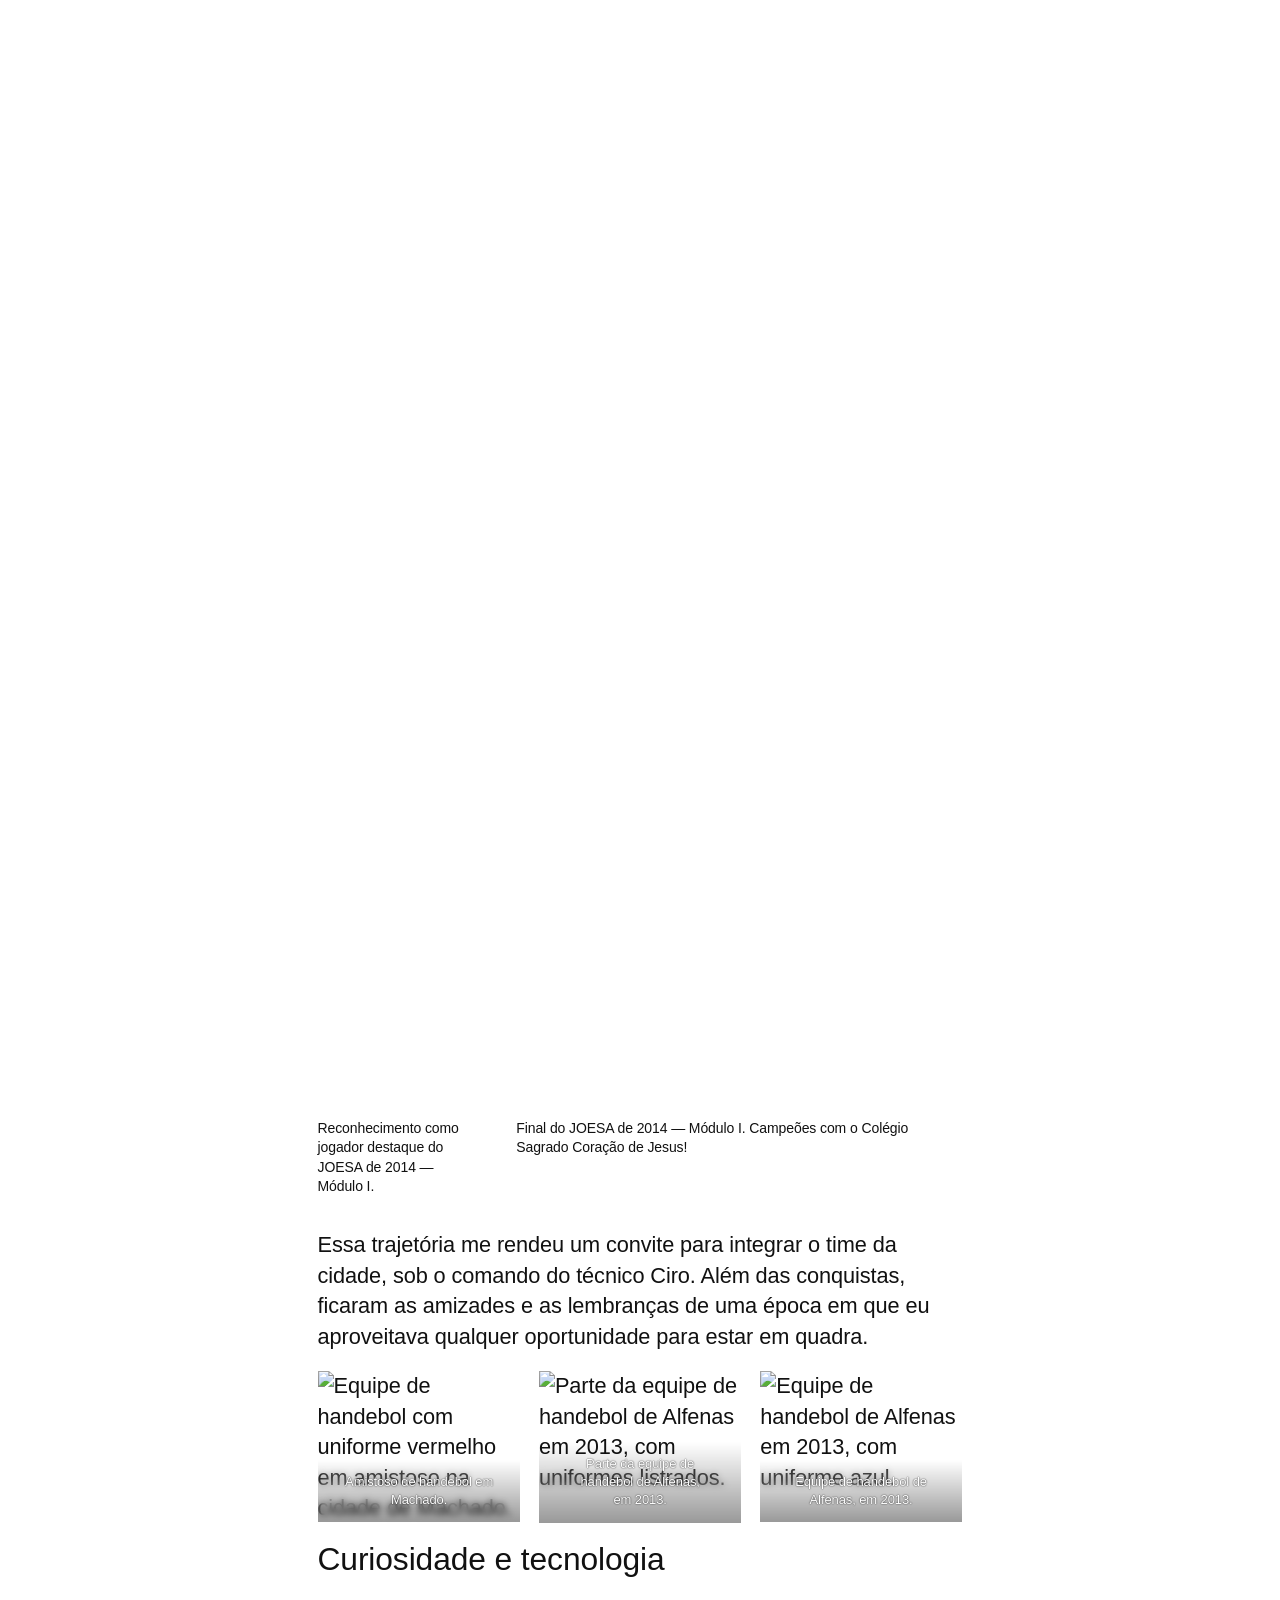
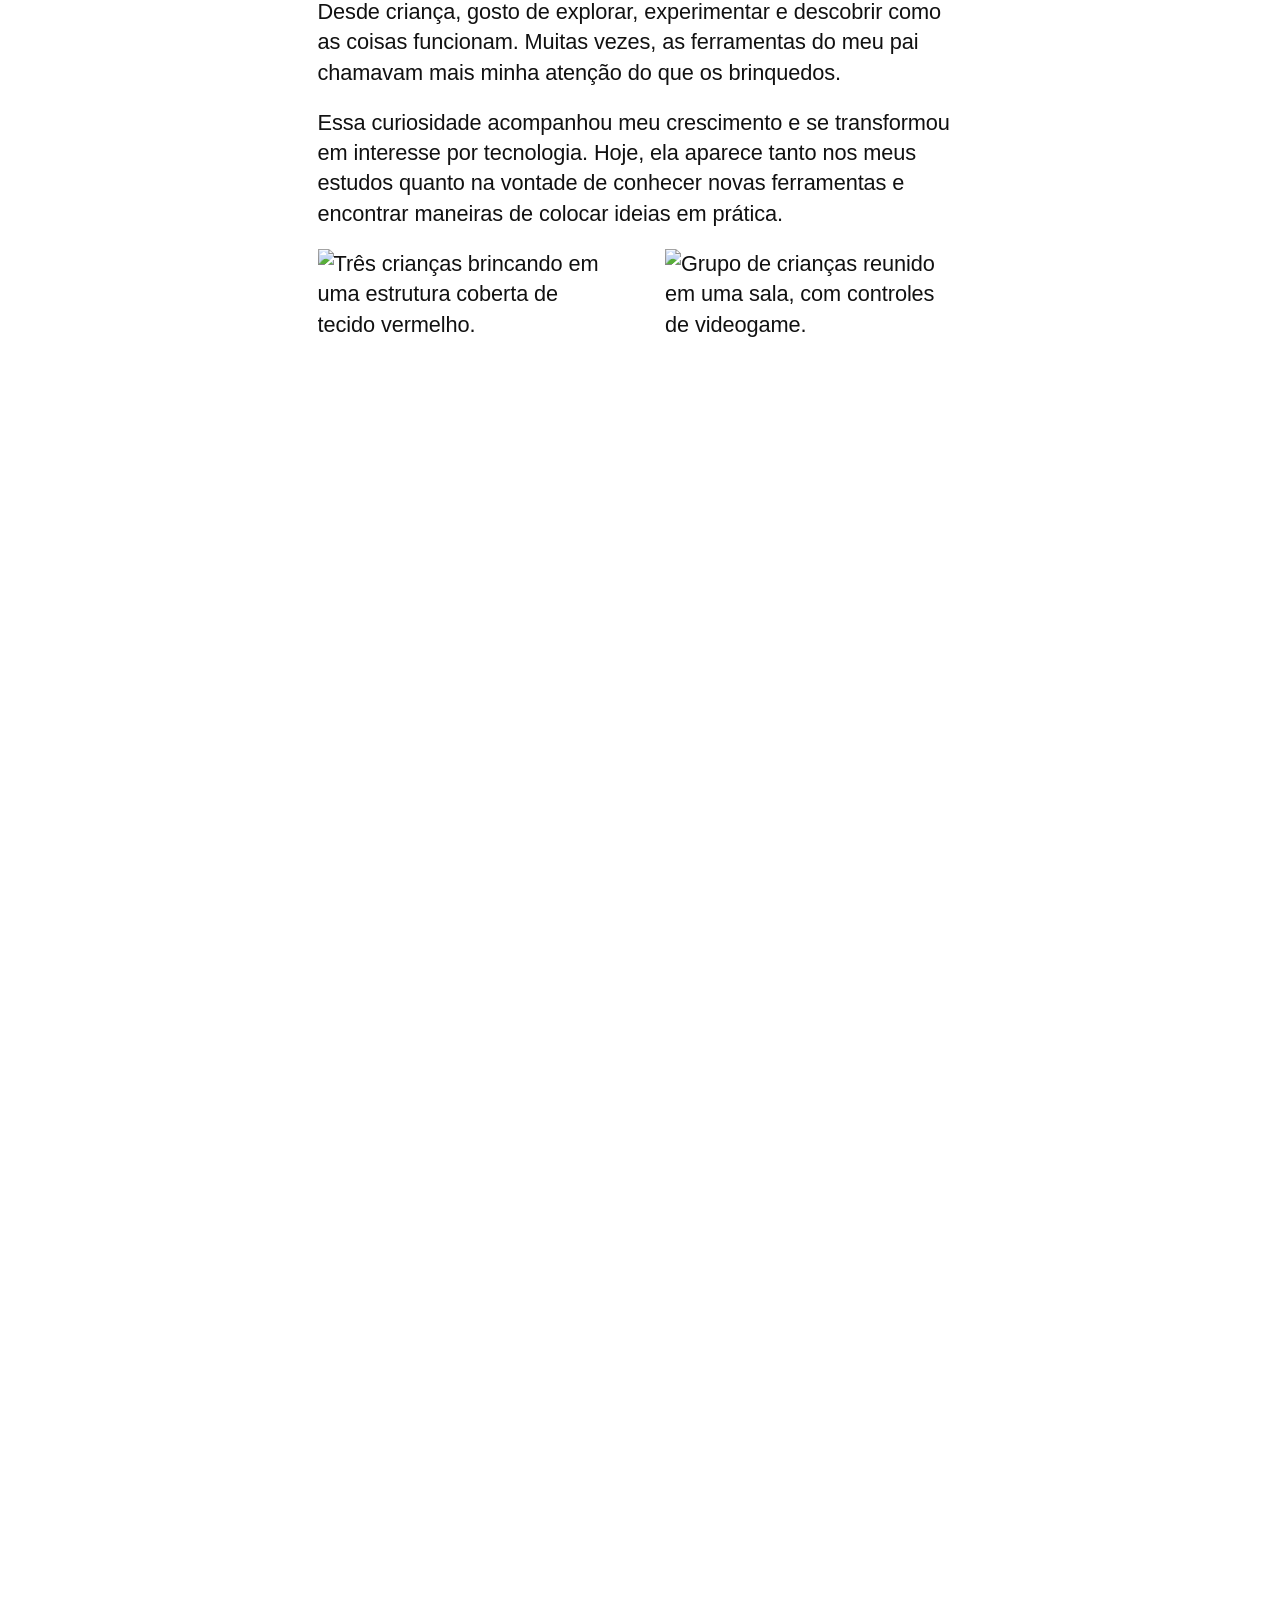
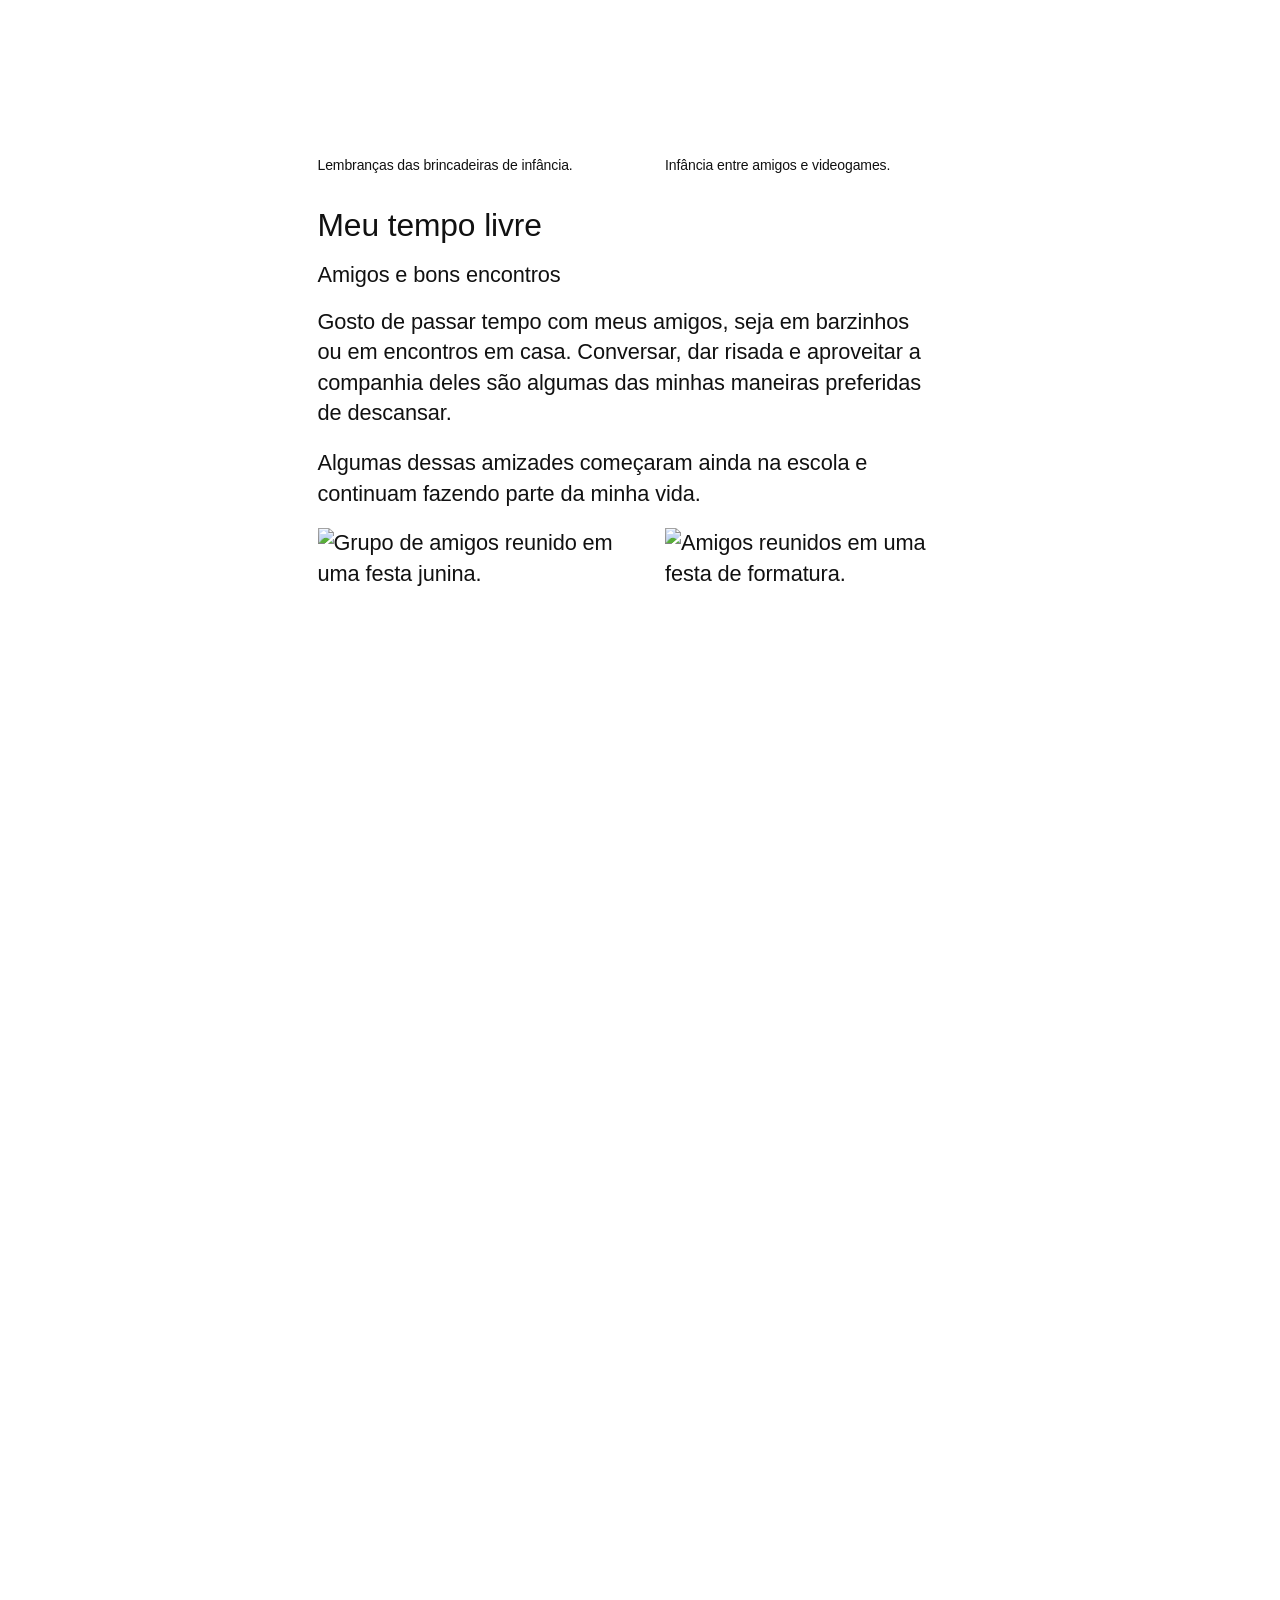
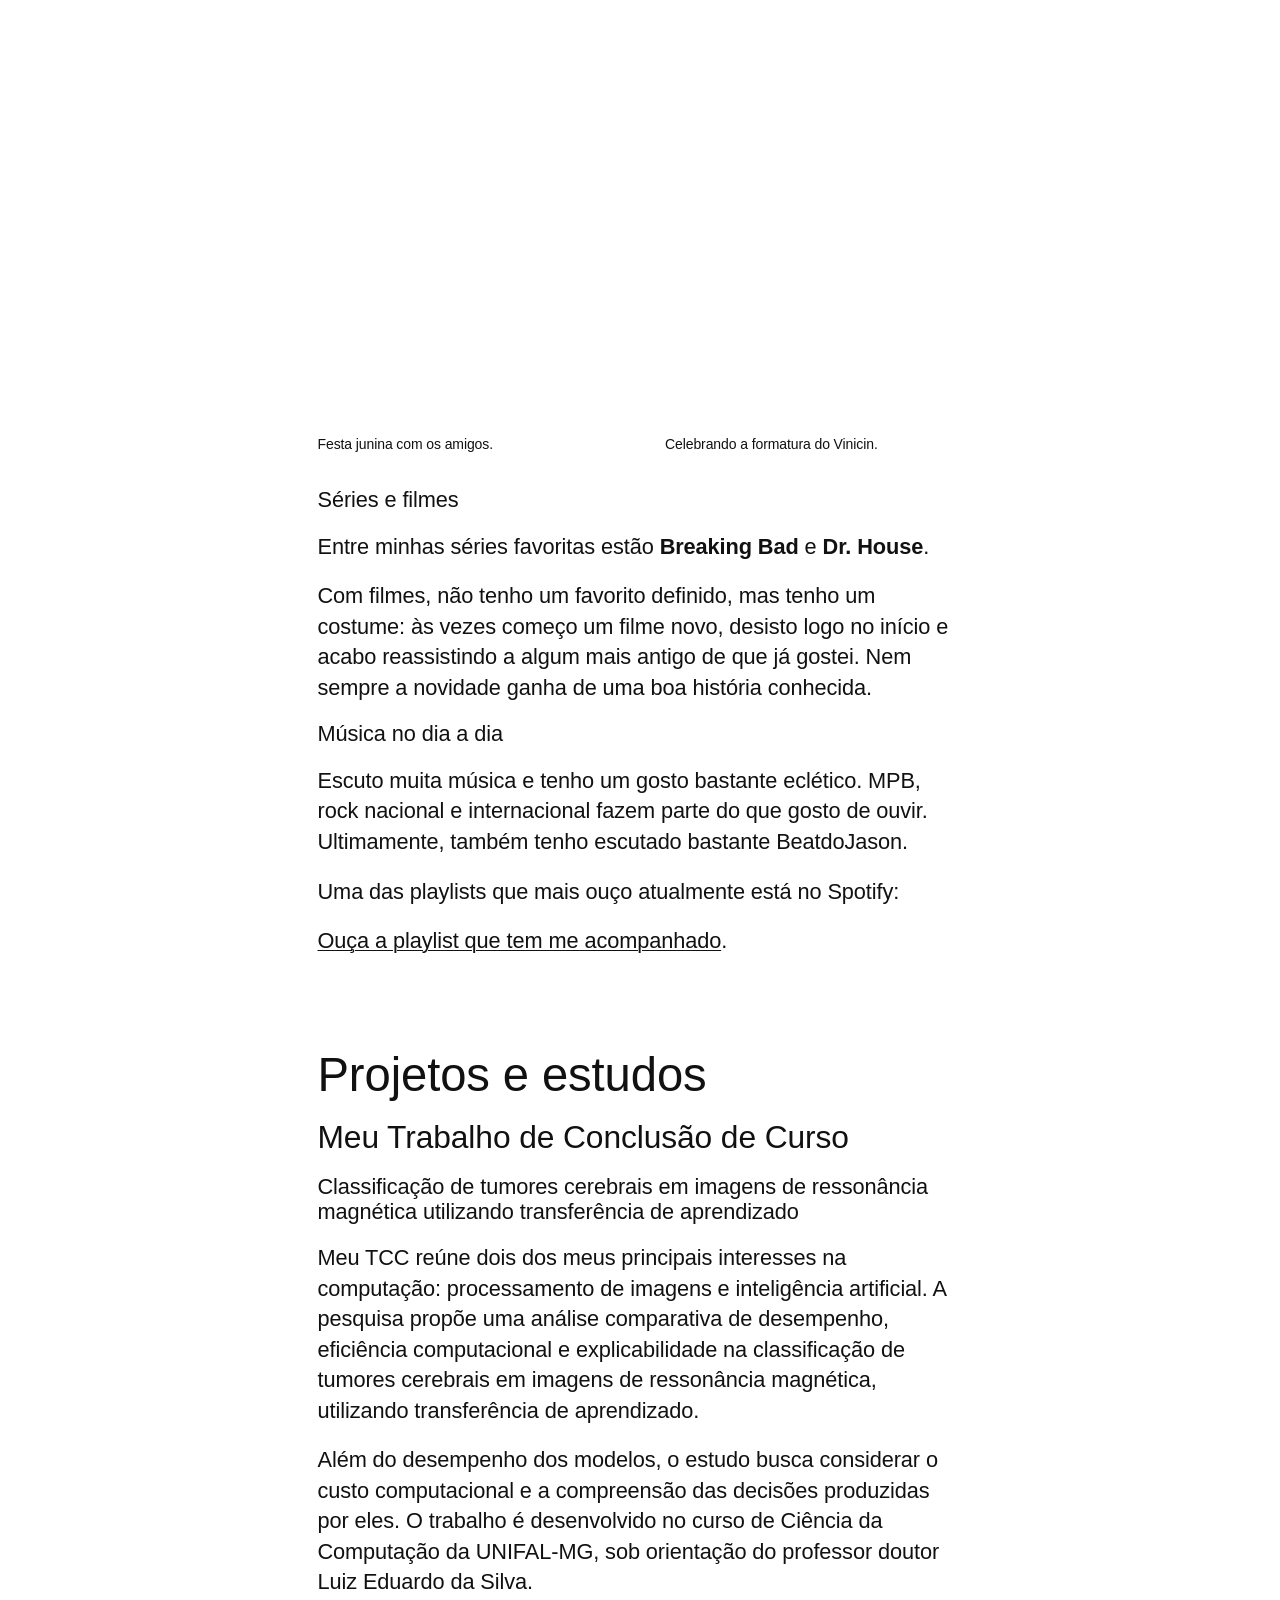
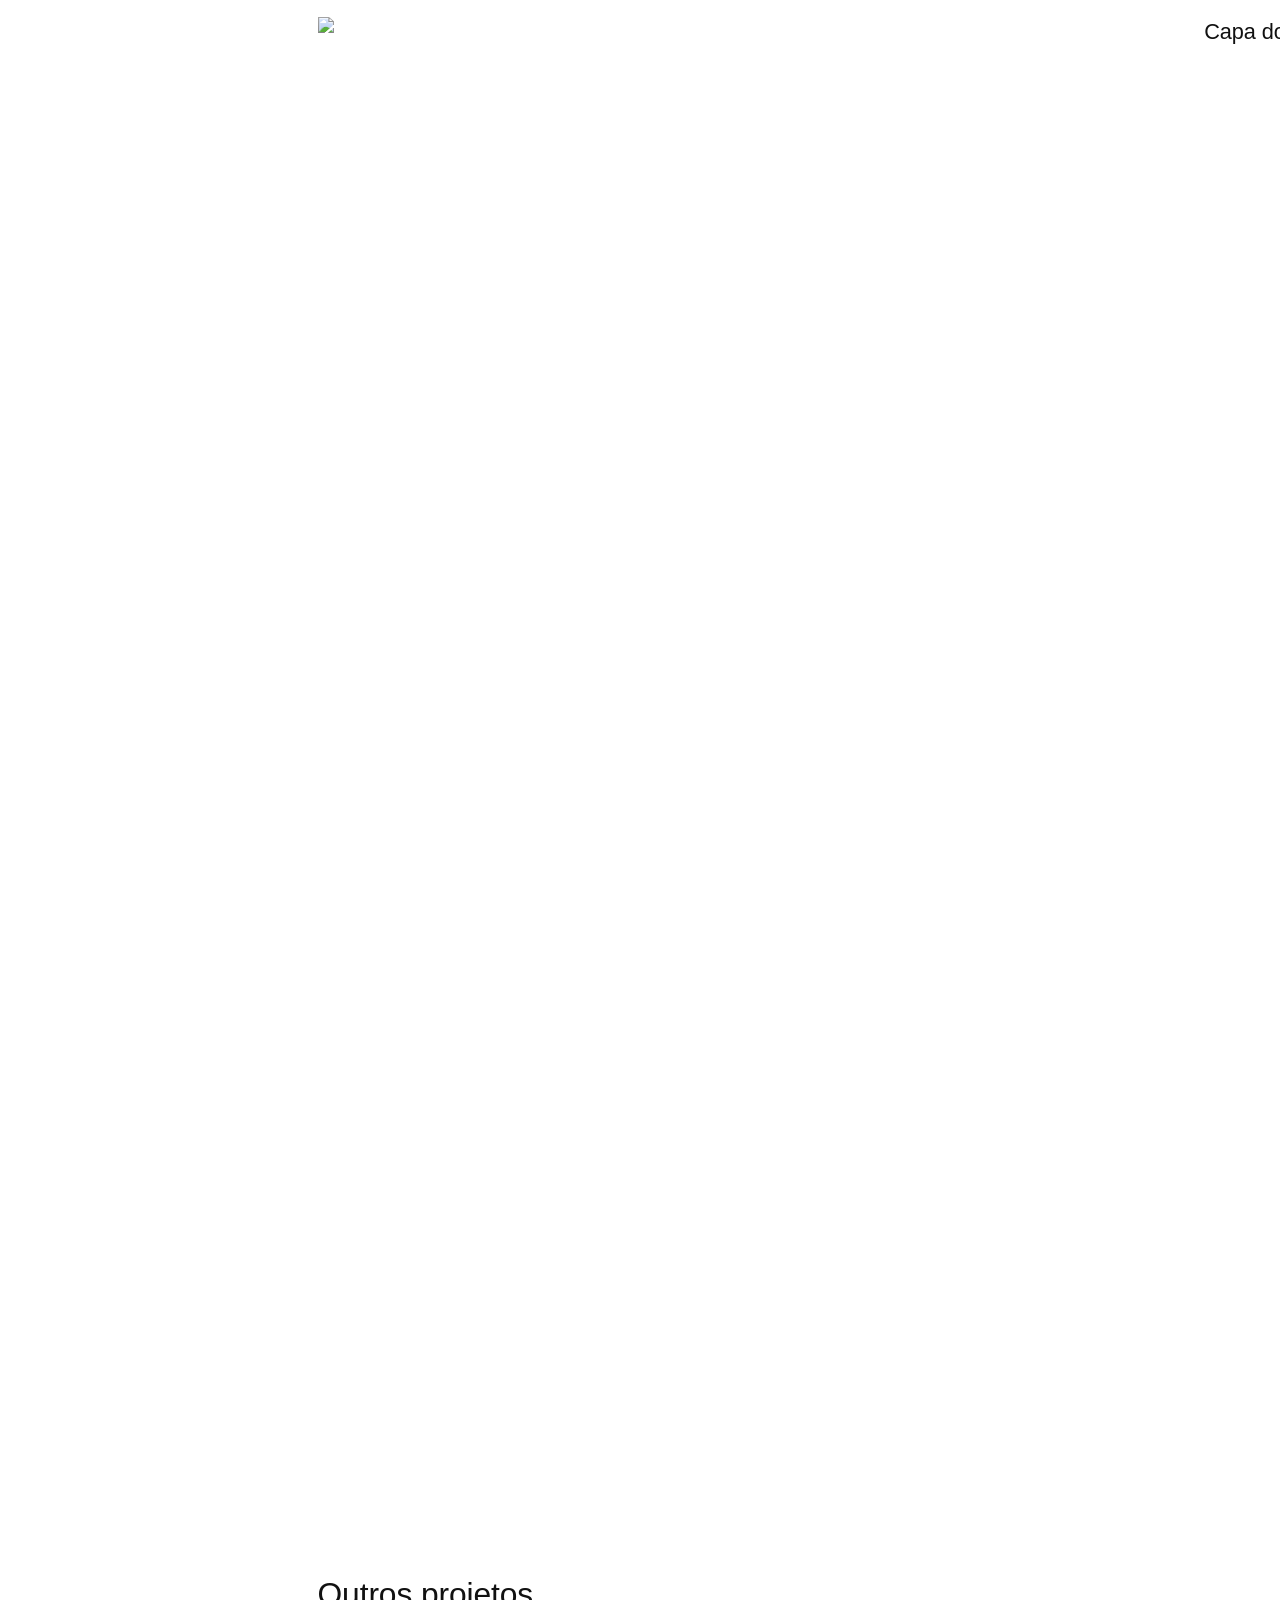
==== commit c3166abc: "Melhorias de acessibilidade, SEO e conteúdo; limpa CSS não usado - Idioma pt-BR, link "Pular para o " ====
--- a/index.html
+++ b/index.html
@@ -1,432 +1,287 @@
 <!DOCTYPE html>
-<html lang="en-US">
+<html lang="pt-BR">
 <head><meta charset="UTF-8">
 	
 	<meta name="viewport" content="width=device-width, initial-scale=1">
 <meta name="robots" content="max-image-preview:large">
-<title>Pedro — Site pessoal</title>
-
-
-
+<title>Pedro Brassi Luccas — Site pessoal</title>
 
 <style id="wp-img-auto-sizes-contain-inline-css">
 img:is([sizes=auto i],[sizes^="auto," i]){contain-intrinsic-size:3000px 1500px}
-/*# sourceURL=wp-img-auto-sizes-contain-inline-css */
-</style>
-<style id="wp-block-heading-inline-css">
-h1:where(.wp-block-heading).has-background,h2:where(.wp-block-heading).has-background,h3:where(.wp-block-heading).has-background,h4:where(.wp-block-heading).has-background,h5:where(.wp-block-heading).has-background,h6:where(.wp-block-heading).has-background{padding:1.25em 2.375em}h1.has-text-align-left[style*=writing-mode]:where([style*=vertical-lr]),h1.has-text-align-right[style*=writing-mode]:where([style*=vertical-rl]),h2.has-text-align-left[style*=writing-mode]:where([style*=vertical-lr]),h2.has-text-align-right[style*=writing-mode]:where([style*=vertical-rl]),h3.has-text-align-left[style*=writing-mode]:where([style*=vertical-lr]),h3.has-text-align-right[style*=writing-mode]:where([style*=vertical-rl]),h4.has-text-align-left[style*=writing-mode]:where([style*=vertical-lr]),h4.has-text-align-right[style*=writing-mode]:where([style*=vertical-rl]),h5.has-text-align-left[style*=writing-mode]:where([style*=vertical-lr]),h5.has-text-align-right[style*=writing-mode]:where([style*=vertical-rl]),h6.has-text-align-left[style*=writing-mode]:where([style*=vertical-lr]),h6.has-text-align-right[style*=writing-mode]:where([style*=vertical-rl]){rotate:180deg}
-/*# sourceURL=/site-pessoal/wp-includes/blocks/heading/style.min.css */
-</style>
+</style>
+
 <style id="wp-block-navigation-link-inline-css">
-.wp-block-navigation .wp-block-navigation-item__label{overflow-wrap:break-word}.wp-block-navigation .wp-block-navigation-item__description{display:none}.link-ui-tools{outline:1px solid #f0f0f0;padding:8px}.link-ui-block-inserter{padding-top:8px}.link-ui-block-inserter__back{margin-left:8px;text-transform:uppercase}
-/*# sourceURL=/site-pessoal/wp-includes/blocks/navigation-link/style.min.css */
-</style>
-<link rel="stylesheet" id="wp-block-navigation-css" href="/site-pessoal/wp-includes/blocks/navigation/style.min.css?ver=7.1.3" media="all">
+.wp-block-navigation .wp-block-navigation-item__label{overflow-wrap:break-word}
+</style>
+<style id="wp-block-navigation-css">
+.wp-block-navigation{position:relative}.wp-block-navigation ul{margin-bottom:0;margin-left:0;margin-top:0;padding-left:0}.wp-block-navigation ul,.wp-block-navigation ul li{list-style:none}.wp-block-navigation .wp-block-navigation-item{align-items:center;background-color:inherit;display:flex;position:relative}.wp-block-navigation .wp-block-navigation-item__content{display:block;z-index:1}.wp-block-navigation .wp-block-navigation-item__content.wp-block-navigation-item__content{color:inherit}.wp-block-navigation :where(a),.wp-block-navigation :where(a:active),.wp-block-navigation :where(a:focus){text-decoration:none}.wp-block-navigation{--navigation-layout-justification-setting:flex-start;--navigation-layout-direction:row;--navigation-layout-wrap:wrap;--navigation-layout-justify:flex-start;--navigation-layout-align:center}.wp-block-navigation.items-justified-center{--navigation-layout-justification-setting:center;--navigation-layout-justify:center}:where(.wp-block-navigation) ul li{padding:0}button.wp-block-navigation-item__content{background-color:transparent;border:none;color:currentColor;font-family:inherit;font-size:inherit;font-style:inherit;font-weight:inherit;letter-spacing:inherit;line-height:inherit;text-align:left;text-transform:inherit}.wp-block-navigation__container{gap:inherit}.wp-block-navigation__container{align-items:var(--navigation-layout-align,initial);display:flex;flex-direction:var(--navigation-layout-direction,initial);flex-wrap:var(--navigation-layout-wrap,wrap);justify-content:var(--navigation-layout-justify,initial);list-style:none;margin:0;padding-left:0}.wp-block-navigation__container:only-child{flex-grow:1}@keyframes overlay-menu__fade-in-animation{0%{opacity:0;transform:translateY(.5em)}to{opacity:1;transform:translateY(0)}}
+</style>
 <style id="wp-block-group-inline-css">
 .wp-block-group{box-sizing:border-box}:where(.wp-block-group.wp-block-group-is-layout-constrained){position:relative}
-/*# sourceURL=/site-pessoal/wp-includes/blocks/group/style.min.css */
-</style>
-<style id="wp-block-post-title-inline-css">
-.wp-block-post-title{box-sizing:border-box;word-break:break-word}.wp-block-post-title :where(a){display:inline-block;font-family:inherit;font-size:inherit;font-style:inherit;font-weight:inherit;letter-spacing:inherit;line-height:inherit;text-decoration:inherit}
-/*# sourceURL=/site-pessoal/wp-includes/blocks/post-title/style.min.css */
-</style>
+</style>
+
 <style id="wp-block-image-inline-css">
-.wp-block-image>a,.wp-block-image>figure>a{display:inline-block}.wp-block-image img{box-sizing:border-box;height:auto;max-width:100%;vertical-align:bottom}@media not (prefers-reduced-motion){.wp-block-image img.hide{visibility:hidden}.wp-block-image img.show{animation:show-content-image .4s}}.wp-block-image[style*=border-radius] img,.wp-block-image[style*=border-radius]>a{border-radius:inherit}.wp-block-image.has-custom-border img{box-sizing:border-box}.wp-block-image.aligncenter{text-align:center}.wp-block-image.alignfull>a,.wp-block-image.alignwide>a{width:100%}.wp-block-image.alignfull img,.wp-block-image.alignwide img{height:auto;width:100%}.wp-block-image .aligncenter,.wp-block-image .alignleft,.wp-block-image .alignright,.wp-block-image.aligncenter,.wp-block-image.alignleft,.wp-block-image.alignright{display:table}.wp-block-image .aligncenter>figcaption,.wp-block-image .alignleft>figcaption,.wp-block-image .alignright>figcaption,.wp-block-image.aligncenter>figcaption,.wp-block-image.alignleft>figcaption,.wp-block-image.alignright>figcaption{caption-side:bottom;display:table-caption}.wp-block-image .alignleft{float:left;margin:.5em 1em .5em 0}.wp-block-image .alignright{float:right;margin:.5em 0 .5em 1em}.wp-block-image .aligncenter{margin-left:auto;margin-right:auto}.wp-block-image :where(figcaption){margin-bottom:1em;margin-top:.5em}.wp-block-image.is-style-circle-mask img{border-radius:9999px}@supports ((-webkit-mask-image:none) or (mask-image:none)) or (-webkit-mask-image:none){.wp-block-image.is-style-circle-mask img{border-radius:0;-webkit-mask-image:url('data:image/svg+xml;utf8,<svg viewBox="0 0 100 100" xmlns="http://www.w3.org/2000/svg"><circle cx="50" cy="50" r="50"/></svg>');mask-image:url('data:image/svg+xml;utf8,<svg viewBox="0 0 100 100" xmlns="http://www.w3.org/2000/svg"><circle cx="50" cy="50" r="50"/></svg>');mask-mode:alpha;-webkit-mask-position:center;mask-position:center;-webkit-mask-repeat:no-repeat;mask-repeat:no-repeat;-webkit-mask-size:contain;mask-size:contain}}:root :where(.wp-block-image.is-style-rounded img,.wp-block-image .is-style-rounded img){border-radius:9999px}.wp-block-image figure{margin:0}.wp-lightbox-container{display:flex;flex-direction:column;position:relative}.wp-lightbox-container img{cursor:zoom-in}.wp-lightbox-container img:hover+button{opacity:1}.wp-lightbox-container button{align-items:center;backdrop-filter:blur(16px) saturate(180%);background-color:rgba(90,90,90,.25);border:none;border-radius:4px;cursor:zoom-in;display:flex;height:20px;justify-content:center;opacity:0;padding:0;position:absolute;right:16px;text-align:center;top:16px;width:20px;z-index:100}@media not (prefers-reduced-motion){.wp-lightbox-container button{transition:opacity .2s ease}}.wp-lightbox-container button:focus-visible{outline:3px auto rgba(90,90,90,.25);outline:3px auto -webkit-focus-ring-color;outline-offset:3px}.wp-lightbox-container button:hover{cursor:pointer;opacity:1}.wp-lightbox-container button:focus{opacity:1}.wp-lightbox-container button:focus,.wp-lightbox-container button:hover,.wp-lightbox-container button:not(:hover):not(:active):not(.has-background){background-color:rgba(90,90,90,.25);border:none}.wp-lightbox-overlay{box-sizing:border-box;cursor:zoom-out;height:100vh;left:0;overflow:hidden;position:fixed;top:0;visibility:hidden;width:100%;z-index:100000}.wp-lightbox-overlay .wp-lightbox-close-button{align-items:center;cursor:pointer;display:flex;font-family:inherit;gap:8px;justify-content:center;line-height:1;min-height:40px;min-width:40px;padding:0 4px;position:absolute;right:calc(env(safe-area-inset-right) + 16px);top:calc(env(safe-area-inset-top) + 16px);z-index:5000000}.wp-lightbox-overlay .wp-lightbox-close-button:focus,.wp-lightbox-overlay .wp-lightbox-close-button:hover,.wp-lightbox-overlay .wp-lightbox-close-button:not(:hover):not(:active):not(.has-background){background:none;border:none}.wp-lightbox-overlay .wp-lightbox-close-button:has(.wp-lightbox-close-text:not([hidden])) .wp-lightbox-close-icon svg{height:1em;width:1em}.wp-lightbox-overlay .wp-lightbox-close-icon svg{display:block}.wp-lightbox-overlay .wp-lightbox-navigation-button-next,.wp-lightbox-overlay .wp-lightbox-navigation-button-prev{align-items:center;bottom:16px;cursor:pointer;display:flex;font-family:inherit;gap:4px;justify-content:center;line-height:1;min-height:40px;min-width:40px;padding:0 8px;position:absolute;z-index:2000002}.wp-lightbox-overlay .wp-lightbox-navigation-button-next[hidden],.wp-lightbox-overlay .wp-lightbox-navigation-button-prev[hidden]{display:none}@media (min-width:960px){.wp-lightbox-overlay .wp-lightbox-navigation-button-next,.wp-lightbox-overlay .wp-lightbox-navigation-button-prev{bottom:50%;transform:translateY(-50%)}}.wp-lightbox-overlay .wp-lightbox-navigation-button-next:focus,.wp-lightbox-overlay .wp-lightbox-navigation-button-next:hover,.wp-lightbox-overlay .wp-lightbox-navigation-button-next:not(:hover):not(:active):not(.has-background),.wp-lightbox-overlay .wp-lightbox-navigation-button-prev:focus,.wp-lightbox-overlay .wp-lightbox-navigation-button-prev:hover,.wp-lightbox-overlay .wp-lightbox-navigation-button-prev:not(:hover):not(:active):not(.has-background){background:none;border:none;padding:0 8px}.wp-lightbox-overlay .wp-lightbox-navigation-button-next:has(.wp-lightbox-navigation-text:not([hidden])) .wp-lightbox-navigation-icon svg,.wp-lightbox-overlay .wp-lightbox-navigation-button-prev:has(.wp-lightbox-navigation-text:not([hidden])) .wp-lightbox-navigation-icon svg{display:block;height:1.5em;width:1.5em}.wp-lightbox-overlay .wp-lightbox-navigation-button-prev{left:calc(env(safe-area-inset-left) + 16px)}.wp-lightbox-overlay .wp-lightbox-navigation-button-next{right:calc(env(safe-area-inset-right) + 16px)}.wp-lightbox-overlay .wp-lightbox-navigation-icon svg{vertical-align:middle}.wp-lightbox-overlay .lightbox-image-container{height:var(--wp--lightbox-container-height);left:50%;overflow:hidden;position:absolute;top:50%;transform:translate(-50%,-50%);transform-origin:top left;width:var(--wp--lightbox-container-width);z-index:2000001}.wp-lightbox-overlay .wp-block-image{align-items:center;box-sizing:border-box;display:flex;height:100%;justify-content:center;margin:0;position:relative;transform-origin:0 0;width:100%;z-index:3000000}.wp-lightbox-overlay .wp-block-image img{height:var(--wp--lightbox-image-height);min-height:var(--wp--lightbox-image-height);min-width:var(--wp--lightbox-image-width);width:var(--wp--lightbox-image-width)}.wp-lightbox-overlay .wp-block-image figcaption{display:none}.wp-lightbox-overlay button{background:none;border:none}.wp-lightbox-overlay .scrim{background-color:#fff;height:100%;opacity:.9;position:absolute;width:100%;z-index:2000000}.wp-lightbox-overlay.active{visibility:visible}@media not (prefers-reduced-motion){.wp-lightbox-overlay.active{animation:turn-on-visibility .25s both}.wp-lightbox-overlay.active img{animation:turn-on-visibility .35s both}.wp-lightbox-overlay.show-closing-animation:not(.active){animation:turn-off-visibility .35s both}.wp-lightbox-overlay.show-closing-animation:not(.active) img{animation:turn-off-visibility .25s both}.wp-lightbox-overlay.zoom.active{animation:none;opacity:1;visibility:visible}.wp-lightbox-overlay.zoom.active .lightbox-image-container{animation:lightbox-zoom-in .4s}.wp-lightbox-overlay.zoom.active .lightbox-image-container img{animation:none}.wp-lightbox-overlay.zoom.active .scrim{animation:turn-on-visibility .4s forwards}.wp-lightbox-overlay.zoom.show-closing-animation:not(.active){animation:none}.wp-lightbox-overlay.zoom.show-closing-animation:not(.active) .lightbox-image-container{animation:lightbox-zoom-out .4s}.wp-lightbox-overlay.zoom.show-closing-animation:not(.active) .lightbox-image-container img{animation:none}.wp-lightbox-overlay.zoom.show-closing-animation:not(.active) .scrim{animation:turn-off-visibility .4s forwards}}@keyframes show-content-image{0%{visibility:hidden}99%{visibility:hidden}to{visibility:visible}}@keyframes turn-on-visibility{0%{opacity:0}to{opacity:1}}@keyframes turn-off-visibility{0%{opacity:1;visibility:visible}99%{opacity:0;visibility:visible}to{opacity:0;visibility:hidden}}@keyframes lightbox-zoom-in{0%{transform:translate(calc((-100vw + var(--wp--lightbox-scrollbar-width))/2 + var(--wp--lightbox-initial-left-position)),calc(-50vh + var(--wp--lightbox-initial-top-position))) scale(var(--wp--lightbox-scale))}to{transform:translate(-50%,-50%) scale(1)}}@keyframes lightbox-zoom-out{0%{transform:translate(-50%,-50%) scale(1);visibility:visible}99%{visibility:visible}to{transform:translate(calc((-100vw + var(--wp--lightbox-scrollbar-width))/2 + var(--wp--lightbox-initial-left-position)),calc(-50vh + var(--wp--lightbox-initial-top-position))) scale(var(--wp--lightbox-scale));visibility:hidden}}
-/*# sourceURL=/site-pessoal/wp-includes/blocks/image/style.min.css */
-</style>
-<style id="wp-block-paragraph-inline-css">
-.is-small-text{font-size:.875em}.is-regular-text{font-size:1em}.is-large-text{font-size:2.25em}.is-larger-text{font-size:3em}.has-drop-cap:not(:focus):first-letter{float:left;font-size:8.4em;font-style:normal;font-weight:100;line-height:.68;margin:.05em .1em 0 0;text-transform:uppercase}body.rtl .has-drop-cap:not(:focus):first-letter{float:none;margin-left:.1em}p.has-drop-cap.has-background{overflow:hidden}:root :where(p.has-background){padding:1.25em 2.375em}:where(p.has-text-color:not(.has-link-color)) a{color:inherit}p.has-text-align-left[style*="writing-mode:vertical-lr"],p.has-text-align-right[style*="writing-mode:vertical-rl"]{rotate:180deg}
-/*# sourceURL=/site-pessoal/wp-includes/blocks/paragraph/style.min.css */
-</style>
+.wp-block-image>a,.wp-block-image>figure>a{display:inline-block}.wp-block-image img{box-sizing:border-box;height:auto;max-width:100%;vertical-align:bottom}.wp-block-image[style*=border-radius] img,.wp-block-image[style*=border-radius]>a{border-radius:inherit}.wp-block-image.has-custom-border img{box-sizing:border-box}.wp-block-image.aligncenter{text-align:center}.wp-block-image.alignfull>a,.wp-block-image.alignwide>a{width:100%}.wp-block-image.alignfull img,.wp-block-image.alignwide img{height:auto;width:100%}.wp-block-image .aligncenter,.wp-block-image.aligncenter{display:table}.wp-block-image .aligncenter>figcaption,.wp-block-image.aligncenter>figcaption{caption-side:bottom;display:table-caption}.wp-block-image .aligncenter{margin-left:auto;margin-right:auto}.wp-block-image :where(figcaption){margin-bottom:1em;margin-top:.5em}.wp-block-image figure{margin:0}@keyframes show-content-image{0%{visibility:hidden}99%{visibility:hidden}to{visibility:visible}}@keyframes turn-on-visibility{0%{opacity:0}to{opacity:1}}@keyframes turn-off-visibility{0%{opacity:1;visibility:visible}99%{opacity:0;visibility:visible}to{opacity:0;visibility:hidden}}@keyframes lightbox-zoom-in{0%{transform:translate(calc((-100vw + var(--wp--lightbox-scrollbar-width))/2 + var(--wp--lightbox-initial-left-position)),calc(-50vh + var(--wp--lightbox-initial-top-position))) scale(var(--wp--lightbox-scale))}to{transform:translate(-50%,-50%) scale(1)}}@keyframes lightbox-zoom-out{0%{transform:translate(-50%,-50%) scale(1);visibility:visible}99%{visibility:visible}to{transform:translate(calc((-100vw + var(--wp--lightbox-scrollbar-width))/2 + var(--wp--lightbox-initial-left-position)),calc(-50vh + var(--wp--lightbox-initial-top-position))) scale(var(--wp--lightbox-scale));visibility:hidden}}
+</style>
+
 <style id="wp-block-columns-inline-css">
-.wp-block-columns{box-sizing:border-box;display:flex;flex-wrap:wrap!important}@media (min-width:782px){.wp-block-columns{flex-wrap:nowrap!important}}.wp-block-columns{align-items:normal!important}.wp-block-columns.are-vertically-aligned-top{align-items:flex-start}.wp-block-columns.are-vertically-aligned-center{align-items:center}.wp-block-columns.are-vertically-aligned-bottom{align-items:flex-end}@media (max-width:781px){.wp-block-columns:not(.is-not-stacked-on-mobile)>.wp-block-column{flex-basis:100%!important}}@media (min-width:782px){.wp-block-columns:not(.is-not-stacked-on-mobile)>.wp-block-column{flex-basis:0;flex-grow:1}.wp-block-columns:not(.is-not-stacked-on-mobile)>.wp-block-column[style*=flex-basis]{flex-grow:0}}.wp-block-columns.is-not-stacked-on-mobile{flex-wrap:nowrap!important}.wp-block-columns.is-not-stacked-on-mobile>.wp-block-column{flex-basis:0;flex-grow:1}.wp-block-columns.is-not-stacked-on-mobile>.wp-block-column[style*=flex-basis]{flex-grow:0}:where(.wp-block-columns){margin-bottom:1.75em}:where(.wp-block-columns.has-background){padding:1.25em 2.375em}.wp-block-column{flex-grow:1;min-width:0;overflow-wrap:break-word;word-break:break-word}.wp-block-column.is-vertically-aligned-top{align-self:flex-start}.wp-block-column.is-vertically-aligned-center{align-self:center}.wp-block-column.is-vertically-aligned-bottom{align-self:flex-end}.wp-block-column.is-vertically-aligned-stretch{align-self:stretch}.wp-block-column.is-vertically-aligned-bottom,.wp-block-column.is-vertically-aligned-center,.wp-block-column.is-vertically-aligned-top{width:100%}
-/*# sourceURL=/site-pessoal/wp-includes/blocks/columns/style.min.css */
+.wp-block-columns{box-sizing:border-box;display:flex;flex-wrap:wrap!important}@media (min-width:782px){.wp-block-columns{flex-wrap:nowrap!important}}.wp-block-columns{align-items:normal!important}.wp-block-columns.are-vertically-aligned-center{align-items:center}@media (max-width:781px){.wp-block-columns:not(.is-not-stacked-on-mobile)>.wp-block-column{flex-basis:100%!important}}@media (min-width:782px){.wp-block-columns:not(.is-not-stacked-on-mobile)>.wp-block-column{flex-basis:0;flex-grow:1}.wp-block-columns:not(.is-not-stacked-on-mobile)>.wp-block-column[style*=flex-basis]{flex-grow:0}}.wp-block-columns.is-not-stacked-on-mobile{flex-wrap:nowrap!important}.wp-block-columns.is-not-stacked-on-mobile>.wp-block-column{flex-basis:0;flex-grow:1}.wp-block-columns.is-not-stacked-on-mobile>.wp-block-column[style*=flex-basis]{flex-grow:0}:where(.wp-block-columns){margin-bottom:1.75em}.wp-block-column{flex-grow:1;min-width:0;overflow-wrap:break-word;word-break:break-word}.wp-block-column.is-vertically-aligned-center{align-self:center}.wp-block-column.is-vertically-aligned-stretch{align-self:stretch}.wp-block-column.is-vertically-aligned-center{width:100%}
 </style>
 <style id="wp-block-gallery-inline-css">
-.blocks-gallery-grid:not(.has-nested-images),.wp-block-gallery:not(.has-nested-images){display:flex;flex-wrap:wrap;list-style-type:none;margin:0;padding:0}.blocks-gallery-grid:not(.has-nested-images) .blocks-gallery-image,.blocks-gallery-grid:not(.has-nested-images) .blocks-gallery-item,.wp-block-gallery:not(.has-nested-images) .blocks-gallery-image,.wp-block-gallery:not(.has-nested-images) .blocks-gallery-item{display:flex;flex-direction:column;flex-grow:1;justify-content:center;margin:0 1em 1em 0;position:relative;width:calc(50% - 1em)}.blocks-gallery-grid:not(.has-nested-images) .blocks-gallery-image:nth-of-type(2n),.blocks-gallery-grid:not(.has-nested-images) .blocks-gallery-item:nth-of-type(2n),.wp-block-gallery:not(.has-nested-images) .blocks-gallery-image:nth-of-type(2n),.wp-block-gallery:not(.has-nested-images) .blocks-gallery-item:nth-of-type(2n){margin-right:0}.blocks-gallery-grid:not(.has-nested-images) .blocks-gallery-image figure,.blocks-gallery-grid:not(.has-nested-images) .blocks-gallery-item figure,.wp-block-gallery:not(.has-nested-images) .blocks-gallery-image figure,.wp-block-gallery:not(.has-nested-images) .blocks-gallery-item figure{align-items:flex-end;display:flex;height:100%;justify-content:flex-start;margin:0}.blocks-gallery-grid:not(.has-nested-images) .blocks-gallery-image img,.blocks-gallery-grid:not(.has-nested-images) .blocks-gallery-item img,.wp-block-gallery:not(.has-nested-images) .blocks-gallery-image img,.wp-block-gallery:not(.has-nested-images) .blocks-gallery-item img{display:block;height:auto;max-width:100%;width:auto}.blocks-gallery-grid:not(.has-nested-images) .blocks-gallery-image figcaption,.blocks-gallery-grid:not(.has-nested-images) .blocks-gallery-item figcaption,.wp-block-gallery:not(.has-nested-images) .blocks-gallery-image figcaption,.wp-block-gallery:not(.has-nested-images) .blocks-gallery-item figcaption{background:linear-gradient(0deg,rgba(0,0,0,.7),rgba(0,0,0,.3) 70%,transparent);bottom:0;box-sizing:border-box;color:#fff;font-size:.8em;margin:0;max-height:100%;overflow:auto;padding:3em .77em .7em;position:absolute;text-align:center;width:100%;z-index:2}.blocks-gallery-grid:not(.has-nested-images) .blocks-gallery-image figcaption img,.blocks-gallery-grid:not(.has-nested-images) .blocks-gallery-item figcaption img,.wp-block-gallery:not(.has-nested-images) .blocks-gallery-image figcaption img,.wp-block-gallery:not(.has-nested-images) .blocks-gallery-item figcaption img{display:inline}.blocks-gallery-grid:not(.has-nested-images) figcaption,.wp-block-gallery:not(.has-nested-images) figcaption{flex-grow:1}.blocks-gallery-grid:not(.has-nested-images).is-cropped .blocks-gallery-image a,.blocks-gallery-grid:not(.has-nested-images).is-cropped .blocks-gallery-image img,.blocks-gallery-grid:not(.has-nested-images).is-cropped .blocks-gallery-item a,.blocks-gallery-grid:not(.has-nested-images).is-cropped .blocks-gallery-item img,.wp-block-gallery:not(.has-nested-images).is-cropped .blocks-gallery-image a,.wp-block-gallery:not(.has-nested-images).is-cropped .blocks-gallery-image img,.wp-block-gallery:not(.has-nested-images).is-cropped .blocks-gallery-item a,.wp-block-gallery:not(.has-nested-images).is-cropped .blocks-gallery-item img{flex:1;height:100%;-o-object-fit:cover;object-fit:cover;width:100%}.blocks-gallery-grid:not(.has-nested-images).columns-1 .blocks-gallery-image,.blocks-gallery-grid:not(.has-nested-images).columns-1 .blocks-gallery-item,.wp-block-gallery:not(.has-nested-images).columns-1 .blocks-gallery-image,.wp-block-gallery:not(.has-nested-images).columns-1 .blocks-gallery-item{margin-right:0;width:100%}@media (min-width:600px){.blocks-gallery-grid:not(.has-nested-images).columns-3 .blocks-gallery-image,.blocks-gallery-grid:not(.has-nested-images).columns-3 .blocks-gallery-item,.wp-block-gallery:not(.has-nested-images).columns-3 .blocks-gallery-image,.wp-block-gallery:not(.has-nested-images).columns-3 .blocks-gallery-item{margin-right:1em;width:calc(33.33333% - .66667em)}.blocks-gallery-grid:not(.has-nested-images).columns-4 .blocks-gallery-image,.blocks-gallery-grid:not(.has-nested-images).columns-4 .blocks-gallery-item,.wp-block-gallery:not(.has-nested-images).columns-4 .blocks-gallery-image,.wp-block-gallery:not(.has-nested-images).columns-4 .blocks-gallery-item{margin-right:1em;width:calc(25% - .75em)}.blocks-gallery-grid:not(.has-nested-images).columns-5 .blocks-gallery-image,.blocks-gallery-grid:not(.has-nested-images).columns-5 .blocks-gallery-item,.wp-block-gallery:not(.has-nested-images).columns-5 .blocks-gallery-image,.wp-block-gallery:not(.has-nested-images).columns-5 .blocks-gallery-item{margin-right:1em;width:calc(20% - .8em)}.blocks-gallery-grid:not(.has-nested-images).columns-6 .blocks-gallery-image,.blocks-gallery-grid:not(.has-nested-images).columns-6 .blocks-gallery-item,.wp-block-gallery:not(.has-nested-images).columns-6 .blocks-gallery-image,.wp-block-gallery:not(.has-nested-images).columns-6 .blocks-gallery-item{margin-right:1em;width:calc(16.66667% - .83333em)}.blocks-gallery-grid:not(.has-nested-images).columns-7 .blocks-gallery-image,.blocks-gallery-grid:not(.has-nested-images).columns-7 .blocks-gallery-item,.wp-block-gallery:not(.has-nested-images).columns-7 .blocks-gallery-image,.wp-block-gallery:not(.has-nested-images).columns-7 .blocks-gallery-item{margin-right:1em;width:calc(14.28571% - .85714em)}.blocks-gallery-grid:not(.has-nested-images).columns-8 .blocks-gallery-image,.blocks-gallery-grid:not(.has-nested-images).columns-8 .blocks-gallery-item,.wp-block-gallery:not(.has-nested-images).columns-8 .blocks-gallery-image,.wp-block-gallery:not(.has-nested-images).columns-8 .blocks-gallery-item{margin-right:1em;width:calc(12.5% - .875em)}.blocks-gallery-grid:not(.has-nested-images).columns-1 .blocks-gallery-image:nth-of-type(1n),.blocks-gallery-grid:not(.has-nested-images).columns-1 .blocks-gallery-item:nth-of-type(1n),.blocks-gallery-grid:not(.has-nested-images).columns-2 .blocks-gallery-image:nth-of-type(2n),.blocks-gallery-grid:not(.has-nested-images).columns-2 .blocks-gallery-item:nth-of-type(2n),.blocks-gallery-grid:not(.has-nested-images).columns-3 .blocks-gallery-image:nth-of-type(3n),.blocks-gallery-grid:not(.has-nested-images).columns-3 .blocks-gallery-item:nth-of-type(3n),.blocks-gallery-grid:not(.has-nested-images).columns-4 .blocks-gallery-image:nth-of-type(4n),.blocks-gallery-grid:not(.has-nested-images).columns-4 .blocks-gallery-item:nth-of-type(4n),.blocks-gallery-grid:not(.has-nested-images).columns-5 .blocks-gallery-image:nth-of-type(5n),.blocks-gallery-grid:not(.has-nested-images).columns-5 .blocks-gallery-item:nth-of-type(5n),.blocks-gallery-grid:not(.has-nested-images).columns-6 .blocks-gallery-image:nth-of-type(6n),.blocks-gallery-grid:not(.has-nested-images).columns-6 .blocks-gallery-item:nth-of-type(6n),.blocks-gallery-grid:not(.has-nested-images).columns-7 .blocks-gallery-image:nth-of-type(7n),.blocks-gallery-grid:not(.has-nested-images).columns-7 .blocks-gallery-item:nth-of-type(7n),.blocks-gallery-grid:not(.has-nested-images).columns-8 .blocks-gallery-image:nth-of-type(8n),.blocks-gallery-grid:not(.has-nested-images).columns-8 .blocks-gallery-item:nth-of-type(8n),.wp-block-gallery:not(.has-nested-images).columns-1 .blocks-gallery-image:nth-of-type(1n),.wp-block-gallery:not(.has-nested-images).columns-1 .blocks-gallery-item:nth-of-type(1n),.wp-block-gallery:not(.has-nested-images).columns-2 .blocks-gallery-image:nth-of-type(2n),.wp-block-gallery:not(.has-nested-images).columns-2 .blocks-gallery-item:nth-of-type(2n),.wp-block-gallery:not(.has-nested-images).columns-3 .blocks-gallery-image:nth-of-type(3n),.wp-block-gallery:not(.has-nested-images).columns-3 .blocks-gallery-item:nth-of-type(3n),.wp-block-gallery:not(.has-nested-images).columns-4 .blocks-gallery-image:nth-of-type(4n),.wp-block-gallery:not(.has-nested-images).columns-4 .blocks-gallery-item:nth-of-type(4n),.wp-block-gallery:not(.has-nested-images).columns-5 .blocks-gallery-image:nth-of-type(5n),.wp-block-gallery:not(.has-nested-images).columns-5 .blocks-gallery-item:nth-of-type(5n),.wp-block-gallery:not(.has-nested-images).columns-6 .blocks-gallery-image:nth-of-type(6n),.wp-block-gallery:not(.has-nested-images).columns-6 .blocks-gallery-item:nth-of-type(6n),.wp-block-gallery:not(.has-nested-images).columns-7 .blocks-gallery-image:nth-of-type(7n),.wp-block-gallery:not(.has-nested-images).columns-7 .blocks-gallery-item:nth-of-type(7n),.wp-block-gallery:not(.has-nested-images).columns-8 .blocks-gallery-image:nth-of-type(8n),.wp-block-gallery:not(.has-nested-images).columns-8 .blocks-gallery-item:nth-of-type(8n){margin-right:0}}.blocks-gallery-grid:not(.has-nested-images) .blocks-gallery-image:last-child,.blocks-gallery-grid:not(.has-nested-images) .blocks-gallery-item:last-child,.wp-block-gallery:not(.has-nested-images) .blocks-gallery-image:last-child,.wp-block-gallery:not(.has-nested-images) .blocks-gallery-item:last-child{margin-right:0}.blocks-gallery-grid:not(.has-nested-images).alignleft,.blocks-gallery-grid:not(.has-nested-images).alignright,.wp-block-gallery:not(.has-nested-images).alignleft,.wp-block-gallery:not(.has-nested-images).alignright{max-width:420px;width:100%}.blocks-gallery-grid:not(.has-nested-images).aligncenter .blocks-gallery-item figure,.wp-block-gallery:not(.has-nested-images).aligncenter .blocks-gallery-item figure{justify-content:center}.wp-block-gallery:not(.is-cropped) .blocks-gallery-item{align-self:flex-start}figure.wp-block-gallery.has-nested-images{align-items:normal}.wp-block-gallery.has-nested-images figure.wp-block-image:not(#individual-image){margin:0;width:calc(50% - var(--wp--style--unstable-gallery-gap, 16px)/2)}.wp-block-gallery.has-nested-images figure.wp-block-image{box-sizing:border-box;display:flex;flex-direction:column;flex-grow:1;justify-content:center;max-width:100%;position:relative}.wp-block-gallery.has-nested-images figure.wp-block-image>a,.wp-block-gallery.has-nested-images figure.wp-block-image>div{flex-direction:column;flex-grow:1;margin:0}.wp-block-gallery.has-nested-images figure.wp-block-image img{display:block;height:auto;max-width:100%!important;width:auto}.wp-block-gallery.has-nested-images figure.wp-block-image figcaption,.wp-block-gallery.has-nested-images figure.wp-block-image:has(figcaption):before{bottom:0;left:0;max-height:100%;position:absolute;right:0}.wp-block-gallery.has-nested-images figure.wp-block-image:has(figcaption):before{backdrop-filter:blur(3px);content:"";height:100%;-webkit-mask-image:linear-gradient(0deg,#000 20%,transparent);mask-image:linear-gradient(0deg,#000 20%,transparent);max-height:3em;pointer-events:none}.wp-block-gallery.has-nested-images figure.wp-block-image figcaption{box-sizing:border-box;color:#fff;font-size:13px;margin:0;overflow:auto;padding:1em;text-align:center;text-shadow:0 0 1.5px #000}.wp-block-gallery.has-nested-images figure.wp-block-image figcaption::-webkit-scrollbar{height:12px;width:12px}.wp-block-gallery.has-nested-images figure.wp-block-image figcaption::-webkit-scrollbar-track{background-color:transparent}.wp-block-gallery.has-nested-images figure.wp-block-image figcaption::-webkit-scrollbar-thumb{background-clip:padding-box;background-color:transparent;border:3px solid transparent;border-radius:8px}.wp-block-gallery.has-nested-images figure.wp-block-image figcaption:focus-within::-webkit-scrollbar-thumb,.wp-block-gallery.has-nested-images figure.wp-block-image figcaption:focus::-webkit-scrollbar-thumb,.wp-block-gallery.has-nested-images figure.wp-block-image figcaption:hover::-webkit-scrollbar-thumb{background-color:hsla(0,0%,100%,.8)}.wp-block-gallery.has-nested-images figure.wp-block-image figcaption{scrollbar-color:transparent transparent;scrollbar-gutter:stable both-edges;scrollbar-width:thin}.wp-block-gallery.has-nested-images figure.wp-block-image figcaption:focus,.wp-block-gallery.has-nested-images figure.wp-block-image figcaption:focus-within,.wp-block-gallery.has-nested-images figure.wp-block-image figcaption:hover{scrollbar-color:hsla(0,0%,100%,.8) transparent}.wp-block-gallery.has-nested-images figure.wp-block-image figcaption{will-change:transform}@media (hover:none){.wp-block-gallery.has-nested-images figure.wp-block-image figcaption{scrollbar-color:hsla(0,0%,100%,.8) transparent}}.wp-block-gallery.has-nested-images figure.wp-block-image figcaption{background:linear-gradient(0deg,rgba(0,0,0,.4),transparent)}.wp-block-gallery.has-nested-images figure.wp-block-image figcaption img{display:inline}.wp-block-gallery.has-nested-images figure.wp-block-image figcaption a{color:inherit}.wp-block-gallery.has-nested-images figure.wp-block-image.has-custom-border img{box-sizing:border-box}.wp-block-gallery.has-nested-images figure.wp-block-image.has-custom-border>a,.wp-block-gallery.has-nested-images figure.wp-block-image.has-custom-border>div,.wp-block-gallery.has-nested-images figure.wp-block-image.is-style-rounded>a,.wp-block-gallery.has-nested-images figure.wp-block-image.is-style-rounded>div{flex:1 1 auto}.wp-block-gallery.has-nested-images figure.wp-block-image.has-custom-border figcaption,.wp-block-gallery.has-nested-images figure.wp-block-image.is-style-rounded figcaption{background:none;color:inherit;flex:initial;margin:0;padding:10px 10px 9px;position:relative;text-shadow:none}.wp-block-gallery.has-nested-images figure.wp-block-image.has-custom-border:before,.wp-block-gallery.has-nested-images figure.wp-block-image.is-style-rounded:before{content:none}.wp-block-gallery.has-nested-images figcaption{flex-basis:100%;flex-grow:1;text-align:center}.wp-block-gallery.has-nested-images:not(.is-cropped) figure.wp-block-image:not(#individual-image){margin-bottom:auto;margin-top:0}.wp-block-gallery.has-nested-images.is-cropped figure.wp-block-image:not(#individual-image){align-self:inherit}.wp-block-gallery.has-nested-images.is-cropped figure.wp-block-image:not(#individual-image)>a,.wp-block-gallery.has-nested-images.is-cropped figure.wp-block-image:not(#individual-image)>div:not(.components-drop-zone){display:flex}.wp-block-gallery.has-nested-images.is-cropped figure.wp-block-image:not(#individual-image) a,.wp-block-gallery.has-nested-images.is-cropped figure.wp-block-image:not(#individual-image) img{flex:1 0 0%;height:100%;-o-object-fit:cover;object-fit:cover;width:100%}.wp-block-gallery.has-nested-images.columns-1 figure.wp-block-image:not(#individual-image){width:100%}@media (min-width:600px){.wp-block-gallery.has-nested-images.columns-3 figure.wp-block-image:not(#individual-image){width:calc(33.33333% - var(--wp--style--unstable-gallery-gap, 16px)*.66667)}.wp-block-gallery.has-nested-images.columns-4 figure.wp-block-image:not(#individual-image){width:calc(25% - var(--wp--style--unstable-gallery-gap, 16px)*.75)}.wp-block-gallery.has-nested-images.columns-5 figure.wp-block-image:not(#individual-image){width:calc(20% - var(--wp--style--unstable-gallery-gap, 16px)*.8)}.wp-block-gallery.has-nested-images.columns-6 figure.wp-block-image:not(#individual-image){width:calc(16.66667% - var(--wp--style--unstable-gallery-gap, 16px)*.83333)}.wp-block-gallery.has-nested-images.columns-7 figure.wp-block-image:not(#individual-image){width:calc(14.28571% - var(--wp--style--unstable-gallery-gap, 16px)*.85714)}.wp-block-gallery.has-nested-images.columns-8 figure.wp-block-image:not(#individual-image){width:calc(12.5% - var(--wp--style--unstable-gallery-gap, 16px)*.875)}.wp-block-gallery.has-nested-images.columns-default figure.wp-block-image:not(#individual-image){width:calc(33.33% - var(--wp--style--unstable-gallery-gap, 16px)*.66667)}.wp-block-gallery.has-nested-images.columns-default figure.wp-block-image:not(#individual-image):first-child:nth-last-child(2),.wp-block-gallery.has-nested-images.columns-default figure.wp-block-image:not(#individual-image):first-child:nth-last-child(2)~figure.wp-block-image:not(#individual-image){width:calc(50% - var(--wp--style--unstable-gallery-gap, 16px)*.5)}.wp-block-gallery.has-nested-images.columns-default figure.wp-block-image:not(#individual-image):first-child:last-child{width:100%}}.wp-block-gallery.has-nested-images.alignleft,.wp-block-gallery.has-nested-images.alignright{max-width:420px;width:100%}.wp-block-gallery.has-nested-images.aligncenter{justify-content:center}
-/*# sourceURL=/site-pessoal/wp-includes/blocks/gallery/style.min.css */
+.wp-block-gallery:not(.has-nested-images){display:flex;flex-wrap:wrap;list-style-type:none;margin:0;padding:0}.wp-block-gallery:not(.has-nested-images) figcaption{flex-grow:1}figure.wp-block-gallery.has-nested-images{align-items:normal}.wp-block-gallery.has-nested-images figure.wp-block-image:not(#individual-image){margin:0;width:calc(50% - var(--wp--style--unstable-gallery-gap, 16px)/2)}.wp-block-gallery.has-nested-images figure.wp-block-image{box-sizing:border-box;display:flex;flex-direction:column;flex-grow:1;justify-content:center;max-width:100%;position:relative}.wp-block-gallery.has-nested-images figure.wp-block-image>a,.wp-block-gallery.has-nested-images figure.wp-block-image>div{flex-direction:column;flex-grow:1;margin:0}.wp-block-gallery.has-nested-images figure.wp-block-image img{display:block;height:auto;max-width:100%!important;width:auto}.wp-block-gallery.has-nested-images figure.wp-block-image figcaption,.wp-block-gallery.has-nested-images figure.wp-block-image:has(figcaption):before{bottom:0;left:0;max-height:100%;position:absolute;right:0}.wp-block-gallery.has-nested-images figure.wp-block-image:has(figcaption):before{backdrop-filter:blur(3px);content:"";height:100%;-webkit-mask-image:linear-gradient(0deg,#000 20%,transparent);mask-image:linear-gradient(0deg,#000 20%,transparent);max-height:3em;pointer-events:none}.wp-block-gallery.has-nested-images figure.wp-block-image figcaption{box-sizing:border-box;color:#fff;font-size:13px;margin:0;overflow:auto;padding:1em;text-align:center;text-shadow:0 0 1.5px #000}.wp-block-gallery.has-nested-images figure.wp-block-image figcaption::-webkit-scrollbar{height:12px;width:12px}.wp-block-gallery.has-nested-images figure.wp-block-image figcaption::-webkit-scrollbar-track{background-color:transparent}.wp-block-gallery.has-nested-images figure.wp-block-image figcaption::-webkit-scrollbar-thumb{background-clip:padding-box;background-color:transparent;border:3px solid transparent;border-radius:8px}.wp-block-gallery.has-nested-images figure.wp-block-image figcaption:focus-within::-webkit-scrollbar-thumb,.wp-block-gallery.has-nested-images figure.wp-block-image figcaption:focus::-webkit-scrollbar-thumb,.wp-block-gallery.has-nested-images figure.wp-block-image figcaption:hover::-webkit-scrollbar-thumb{background-color:hsla(0,0%,100%,.8)}.wp-block-gallery.has-nested-images figure.wp-block-image figcaption{scrollbar-color:transparent transparent;scrollbar-gutter:stable both-edges;scrollbar-width:thin}.wp-block-gallery.has-nested-images figure.wp-block-image figcaption:focus,.wp-block-gallery.has-nested-images figure.wp-block-image figcaption:focus-within,.wp-block-gallery.has-nested-images figure.wp-block-image figcaption:hover{scrollbar-color:hsla(0,0%,100%,.8) transparent}.wp-block-gallery.has-nested-images figure.wp-block-image figcaption{will-change:transform}@media (hover:none){.wp-block-gallery.has-nested-images figure.wp-block-image figcaption{scrollbar-color:hsla(0,0%,100%,.8) transparent}}.wp-block-gallery.has-nested-images figure.wp-block-image figcaption{background:linear-gradient(0deg,rgba(0,0,0,.4),transparent)}.wp-block-gallery.has-nested-images figure.wp-block-image figcaption img{display:inline}.wp-block-gallery.has-nested-images figure.wp-block-image figcaption a{color:inherit}.wp-block-gallery.has-nested-images figure.wp-block-image.has-custom-border img{box-sizing:border-box}.wp-block-gallery.has-nested-images figure.wp-block-image.has-custom-border>a,.wp-block-gallery.has-nested-images figure.wp-block-image.has-custom-border>div{flex:1 1 auto}.wp-block-gallery.has-nested-images figure.wp-block-image.has-custom-border figcaption{background:none;color:inherit;flex:initial;margin:0;padding:10px 10px 9px;position:relative;text-shadow:none}.wp-block-gallery.has-nested-images figure.wp-block-image.has-custom-border:before{content:none}.wp-block-gallery.has-nested-images figcaption{flex-basis:100%;flex-grow:1;text-align:center}.wp-block-gallery.has-nested-images:not(.is-cropped) figure.wp-block-image:not(#individual-image){margin-bottom:auto;margin-top:0}.wp-block-gallery.has-nested-images.is-cropped figure.wp-block-image:not(#individual-image){align-self:inherit}.wp-block-gallery.has-nested-images.is-cropped figure.wp-block-image:not(#individual-image)>a,.wp-block-gallery.has-nested-images.is-cropped figure.wp-block-image:not(#individual-image)>div:not(.components-drop-zone){display:flex}.wp-block-gallery.has-nested-images.is-cropped figure.wp-block-image:not(#individual-image) a,.wp-block-gallery.has-nested-images.is-cropped figure.wp-block-image:not(#individual-image) img{flex:1 0 0%;height:100%;-o-object-fit:cover;object-fit:cover;width:100%}@media (min-width:600px){.wp-block-gallery.has-nested-images.columns-default figure.wp-block-image:not(#individual-image){width:calc(33.33% - var(--wp--style--unstable-gallery-gap, 16px)*.66667)}.wp-block-gallery.has-nested-images.columns-default figure.wp-block-image:not(#individual-image):first-child:nth-last-child(2),.wp-block-gallery.has-nested-images.columns-default figure.wp-block-image:not(#individual-image):first-child:nth-last-child(2)~figure.wp-block-image:not(#individual-image){width:calc(50% - var(--wp--style--unstable-gallery-gap, 16px)*.5)}.wp-block-gallery.has-nested-images.columns-default figure.wp-block-image:not(#individual-image):first-child:last-child{width:100%}}.wp-block-gallery.has-nested-images.aligncenter{justify-content:center}
 </style>
 <style id="wp-block-list-inline-css">
-ol,ul{box-sizing:border-box}:root :where(.wp-block-list.has-background){padding:1.25em 2.375em}
-
-				ul.is-style-checkmark-list {
-					list-style-type: "\2713";
-				}
-
-				ul.is-style-checkmark-list li {
-					padding-inline-start: 1ch;
-				}
-/*# sourceURL=wp-block-list-inline-css */
+ol,ul{box-sizing:border-box}
 </style>
 <style id="wp-block-post-content-inline-css">
 .wp-block-post-content{display:flow-root}
-/*# sourceURL=/site-pessoal/wp-includes/blocks/post-content/style.min.css */
 </style>
 <style id="wp-block-library-inline-css">
-:root{--wp-block-synced-color:#7a00df;--wp-block-synced-color--rgb:122,0,223;--wp-bound-block-color:var(--wp-block-synced-color);--wp-editor-canvas-background:#ddd;--wp-admin-theme-color:#007cba;--wp-admin-theme-color--rgb:0,124,186;--wp-admin-theme-color-darker-10:#006ba1;--wp-admin-theme-color-darker-10--rgb:0,107,160.5;--wp-admin-theme-color-darker-20:#005a87;--wp-admin-theme-color-darker-20--rgb:0,90,135;--wp-admin-border-width-focus:2px}@media (min-resolution:192dpi){:root{--wp-admin-border-width-focus:1.5px}}.wp-element-button{cursor:pointer}:root .has-very-light-gray-background-color{background-color:#eee}:root .has-very-dark-gray-background-color{background-color:#313131}:root .has-very-light-gray-color{color:#eee}:root .has-very-dark-gray-color{color:#313131}:root .has-vivid-green-cyan-to-vivid-cyan-blue-gradient-background{background:linear-gradient(135deg,#00d084,#0693e3)}:root .has-purple-crush-gradient-background{background:linear-gradient(135deg,#34e2e4,#4721fb 50%,#ab1dfe)}:root .has-hazy-dawn-gradient-background{background:linear-gradient(135deg,#faaca8,#dad0ec)}:root .has-subdued-olive-gradient-background{background:linear-gradient(135deg,#fafae1,#67a671)}:root .has-atomic-cream-gradient-background{background:linear-gradient(135deg,#fdd79a,#004a59)}:root .has-nightshade-gradient-background{background:linear-gradient(135deg,#330968,#31cdcf)}:root .has-midnight-gradient-background{background:linear-gradient(135deg,#020381,#2874fc)}:root{--wp--preset--font-size--normal:16px;--wp--preset--font-size--huge:42px}.has-regular-font-size{font-size:1em}.has-larger-font-size{font-size:2.625em}.has-normal-font-size{font-size:var(--wp--preset--font-size--normal)}.has-huge-font-size{font-size:var(--wp--preset--font-size--huge)}:root .has-text-align-center{text-align:center}:root .has-text-align-left{text-align:left}:root .has-text-align-right{text-align:right}.has-fit-text{white-space:nowrap!important}#end-resizable-editor-section{display:none}.aligncenter{clear:both}.items-justified-left{justify-content:flex-start}.items-justified-center{justify-content:center}.items-justified-right{justify-content:flex-end}.items-justified-space-between{justify-content:space-between}.screen-reader-text{word-wrap:normal!important;border:0;clip-path:inset(50%);height:1px;margin:-1px;overflow:hidden;padding:0;position:absolute;width:1px;word-break:normal!important}.screen-reader-text:focus{background-color:#ddd;clip-path:none;color:#444;display:block;font-size:1em;height:auto;left:5px;line-height:normal;padding:15px 23px 14px;text-decoration:none;top:5px;width:auto;z-index:100000}html :where(.has-border-color){border-style:solid}html :where([style^=border-color],[style*=";border-color"],[style*="; border-color"]){border-style:solid}html :where([style^=border-top-color],[style*=";border-top-color"],[style*="; border-top-color"]){border-top-style:solid}html :where([style^=border-right-color],[style*=";border-right-color"],[style*="; border-right-color"]){border-right-style:solid}html :where([style^=border-bottom-color],[style*=";border-bottom-color"],[style*="; border-bottom-color"]){border-bottom-style:solid}html :where([style^=border-left-color],[style*=";border-left-color"],[style*="; border-left-color"]){border-left-style:solid}html :where([style^=border-width],[style*=";border-width"],[style*="; border-width"]){border-style:solid}html :where([style^=border-top-width],[style*=";border-top-width"],[style*="; border-top-width"]){border-top-style:solid}html :where([style^=border-right-width],[style*=";border-right-width"],[style*="; border-right-width"]){border-right-style:solid}html :where([style^=border-bottom-width],[style*=";border-bottom-width"],[style*="; border-bottom-width"]){border-bottom-style:solid}html :where([style^=border-left-width],[style*=";border-left-width"],[style*="; border-left-width"]){border-left-style:solid}html :where(img[class*=wp-image-]){height:auto;max-width:100%}:where(figure){margin:0 0 1em}html :where(.is-position-sticky){--wp-admin--admin-bar--position-offset:var(--wp-admin--admin-bar--height,0px)}@media screen and (max-width:600px){html :where(.is-position-sticky){--wp-admin--admin-bar--position-offset:0px}}
-/*# sourceURL=/wp-includes/css/dist/block-library/common.min.css */
+:root{--wp-block-synced-color:#7a00df;--wp-block-synced-color--rgb:122,0,223;--wp-bound-block-color:var(--wp-block-synced-color);--wp-editor-canvas-background:#ddd;--wp-admin-theme-color:#007cba;--wp-admin-theme-color--rgb:0,124,186;--wp-admin-theme-color-darker-10:#006ba1;--wp-admin-theme-color-darker-10--rgb:0,107,160.5;--wp-admin-theme-color-darker-20:#005a87;--wp-admin-theme-color-darker-20--rgb:0,90,135;--wp-admin-border-width-focus:2px}@media (min-resolution:192dpi){:root{--wp-admin-border-width-focus:1.5px}}:root{--wp--preset--font-size--normal:16px;--wp--preset--font-size--huge:42px}:root .has-text-align-center{text-align:center}.aligncenter{clear:both}.items-justified-center{justify-content:center}.screen-reader-text{word-wrap:normal!important;border:0;clip-path:inset(50%);height:1px;margin:-1px;overflow:hidden;padding:0;position:absolute;width:1px;word-break:normal!important}.screen-reader-text:focus{background-color:#ddd;clip-path:none;color:#444;display:block;font-size:1em;height:auto;left:5px;line-height:normal;padding:15px 23px 14px;text-decoration:none;top:5px;width:auto;z-index:100000}html :where([style^=border-color],[style*=";border-color"],[style*="; border-color"]){border-style:solid}html :where([style^=border-top-color],[style*=";border-top-color"],[style*="; border-top-color"]){border-top-style:solid}html :where([style^=border-right-color],[style*=";border-right-color"],[style*="; border-right-color"]){border-right-style:solid}html :where([style^=border-bottom-color],[style*=";border-bottom-color"],[style*="; border-bottom-color"]){border-bottom-style:solid}html :where([style^=border-left-color],[style*=";border-left-color"],[style*="; border-left-color"]){border-left-style:solid}html :where([style^=border-width],[style*=";border-width"],[style*="; border-width"]){border-style:solid}html :where([style^=border-top-width],[style*=";border-top-width"],[style*="; border-top-width"]){border-top-style:solid}html :where([style^=border-right-width],[style*=";border-right-width"],[style*="; border-right-width"]){border-right-style:solid}html :where([style^=border-bottom-width],[style*=";border-bottom-width"],[style*="; border-bottom-width"]){border-bottom-style:solid}html :where([style^=border-left-width],[style*=";border-left-width"],[style*="; border-left-width"]){border-left-style:solid}html :where(img[class*=wp-image-]){height:auto;max-width:100%}:where(figure){margin:0 0 1em}
 </style>
 <style id="global-styles-inline-css">
-:root{--wp--preset--aspect-ratio--square: 1;--wp--preset--aspect-ratio--4-3: 4/3;--wp--preset--aspect-ratio--3-4: 3/4;--wp--preset--aspect-ratio--3-2: 3/2;--wp--preset--aspect-ratio--2-3: 2/3;--wp--preset--aspect-ratio--16-9: 16/9;--wp--preset--aspect-ratio--9-16: 9/16;--wp--preset--color--black: #000000;--wp--preset--color--cyan-bluish-gray: #abb8c3;--wp--preset--color--white: #ffffff;--wp--preset--color--pale-pink: #f78da7;--wp--preset--color--vivid-red: #cf2e2e;--wp--preset--color--luminous-vivid-orange: #ff6900;--wp--preset--color--luminous-vivid-amber: #fcb900;--wp--preset--color--light-green-cyan: #7bdcb5;--wp--preset--color--vivid-green-cyan: #00d084;--wp--preset--color--pale-cyan-blue: #8ed1fc;--wp--preset--color--vivid-cyan-blue: #0693e3;--wp--preset--color--vivid-purple: #9b51e0;--wp--preset--color--base: #FFFFFF;--wp--preset--color--contrast: #111111;--wp--preset--color--accent-1: #FFEE58;--wp--preset--color--accent-2: #F6CFF4;--wp--preset--color--accent-3: #503AA8;--wp--preset--color--accent-4: #686868;--wp--preset--color--accent-5: #FBFAF3;--wp--preset--color--accent-6: color-mix(in srgb, currentColor 20%, transparent);--wp--preset--gradient--vivid-cyan-blue-to-vivid-purple: linear-gradient(135deg,rgb(6,147,227) 0%,rgb(155,81,224) 100%);--wp--preset--gradient--light-green-cyan-to-vivid-green-cyan: linear-gradient(135deg,rgb(122,220,180) 0%,rgb(0,208,130) 100%);--wp--preset--gradient--luminous-vivid-amber-to-luminous-vivid-orange: linear-gradient(135deg,rgb(252,185,0) 0%,rgb(255,105,0) 100%);--wp--preset--gradient--luminous-vivid-orange-to-vivid-red: linear-gradient(135deg,rgb(255,105,0) 0%,rgb(207,46,46) 100%);--wp--preset--gradient--very-light-gray-to-cyan-bluish-gray: linear-gradient(135deg,rgb(238,238,238) 0%,rgb(169,184,195) 100%);--wp--preset--gradient--cool-to-warm-spectrum: linear-gradient(135deg,rgb(74,234,220) 0%,rgb(151,120,209) 20%,rgb(207,42,186) 40%,rgb(238,44,130) 60%,rgb(251,105,98) 80%,rgb(254,248,76) 100%);--wp--preset--gradient--blush-light-purple: linear-gradient(135deg,rgb(255,206,236) 0%,rgb(152,150,240) 100%);--wp--preset--gradient--blush-bordeaux: linear-gradient(135deg,rgb(254,205,165) 0%,rgb(254,45,45) 50%,rgb(107,0,62) 100%);--wp--preset--gradient--luminous-dusk: linear-gradient(135deg,rgb(255,203,112) 0%,rgb(199,81,192) 50%,rgb(65,88,208) 100%);--wp--preset--gradient--pale-ocean: linear-gradient(135deg,rgb(255,245,203) 0%,rgb(182,227,212) 50%,rgb(51,167,181) 100%);--wp--preset--gradient--electric-grass: linear-gradient(135deg,rgb(202,248,128) 0%,rgb(113,206,126) 100%);--wp--preset--gradient--midnight: linear-gradient(135deg,rgb(2,3,129) 0%,rgb(40,116,252) 100%);--wp--preset--font-size--small: 0.875rem;--wp--preset--font-size--medium: clamp(1rem, 1rem + ((1vw - 0.2rem) * 0.196), 1.125rem);--wp--preset--font-size--large: clamp(1.125rem, 1.125rem + ((1vw - 0.2rem) * 0.392), 1.375rem);--wp--preset--font-size--x-large: clamp(1.75rem, 1.75rem + ((1vw - 0.2rem) * 0.392), 2rem);--wp--preset--font-size--xx-large: clamp(2.15rem, 2.15rem + ((1vw - 0.2rem) * 1.333), 3rem);--wp--preset--font-family--manrope: Manrope, sans-serif;--wp--preset--font-family--fira-code: "Fira Code", monospace;--wp--preset--spacing--20: 10px;--wp--preset--spacing--30: 20px;--wp--preset--spacing--40: 30px;--wp--preset--spacing--50: clamp(30px, 5vw, 50px);--wp--preset--spacing--60: clamp(30px, 7vw, 70px);--wp--preset--spacing--70: clamp(50px, 7vw, 90px);--wp--preset--spacing--80: clamp(70px, 10vw, 140px);--wp--preset--shadow--natural: 6px 6px 9px rgba(0, 0, 0, 0.2);--wp--preset--shadow--deep: 12px 12px 50px rgba(0, 0, 0, 0.4);--wp--preset--shadow--sharp: 6px 6px 0px rgba(0, 0, 0, 0.2);--wp--preset--shadow--outlined: 6px 6px 0px -3px rgb(255, 255, 255), 6px 6px rgb(0, 0, 0);--wp--preset--shadow--crisp: 6px 6px 0px rgb(0, 0, 0);}.wp-block-button{--wp--preset--dimension--25: 25%;--wp--preset--dimension--50: 50%;--wp--preset--dimension--75: 75%;--wp--preset--dimension--100: 100%;}:root { --wp--style--global--content-size: 645px;--wp--style--global--wide-size: 1340px; }:where(body) { margin: 0; }.wp-site-blocks { padding-top: var(--wp--style--root--padding-top); padding-bottom: var(--wp--style--root--padding-bottom); }.has-global-padding { padding-right: var(--wp--style--root--padding-right); padding-left: var(--wp--style--root--padding-left); }.has-global-padding > .alignfull { margin-right: calc(var(--wp--style--root--padding-right) * -1); margin-left: calc(var(--wp--style--root--padding-left) * -1); }.has-global-padding :where(:not(.alignfull.is-layout-flow) > .has-global-padding:not(.wp-block-block, .alignfull)) { padding-right: 0; padding-left: 0; }.has-global-padding :where(:not(.alignfull.is-layout-flow) > .has-global-padding:not(.wp-block-block, .alignfull)) > .alignfull { margin-left: 0; margin-right: 0; }.wp-site-blocks > .alignleft { float: left; margin-right: 2em; }.wp-site-blocks > .alignright { float: right; margin-left: 2em; }.wp-site-blocks > .aligncenter { justify-content: center; margin-left: auto; margin-right: auto; }:where(.wp-site-blocks) > * { margin-block-start: 1.2rem; margin-block-end: 0; }:where(.wp-site-blocks) > :first-child { margin-block-start: 0; }:where(.wp-site-blocks) > :last-child { margin-block-end: 0; }:root { --wp--style--block-gap: 1.2rem; }:root :where(.is-layout-flow) > :first-child{margin-block-start: 0;}:root :where(.is-layout-flow) > :last-child{margin-block-end: 0;}:root :where(.is-layout-flow) > *{margin-block-start: 1.2rem;margin-block-end: 0;}:root :where(.is-layout-constrained) > :first-child{margin-block-start: 0;}:root :where(.is-layout-constrained) > :last-child{margin-block-end: 0;}:root :where(.is-layout-constrained) > *{margin-block-start: 1.2rem;margin-block-end: 0;}:root :where(.is-layout-flex){gap: 1.2rem;}:root :where(.is-layout-grid){gap: 1.2rem;}.is-layout-flow > .alignleft{float: left;margin-inline-start: 0;margin-inline-end: 2em;}.is-layout-flow > .alignright{float: right;margin-inline-start: 2em;margin-inline-end: 0;}.is-layout-flow > .aligncenter{margin-left: auto !important;margin-right: auto !important;}.is-layout-constrained > .alignleft{float: left;margin-inline-start: 0;margin-inline-end: 2em;}.is-layout-constrained > .alignright{float: right;margin-inline-start: 2em;margin-inline-end: 0;}.is-layout-constrained > .aligncenter{margin-left: auto !important;margin-right: auto !important;}.is-layout-constrained > :where(:not(.alignleft):not(.alignright):not(.alignfull)){max-width: var(--wp--style--global--content-size);margin-left: auto !important;margin-right: auto !important;}.is-layout-constrained > .alignwide{max-width: var(--wp--style--global--wide-size);}body .is-layout-flex{display: flex;}.is-layout-flex{flex-wrap: wrap;align-items: center;}.is-layout-flex > :is(*, div){margin: 0;}body .is-layout-grid{display: grid;}.is-layout-grid > :is(*, div){margin: 0;}body{background-color: var(--wp--preset--color--base);color: var(--wp--preset--color--contrast);font-family: var(--wp--preset--font-family--manrope);font-size: var(--wp--preset--font-size--large);font-weight: 300;letter-spacing: -0.1px;line-height: 1.4;--wp--style--root--padding-top: 0px;--wp--style--root--padding-right: var(--wp--preset--spacing--50);--wp--style--root--padding-bottom: 0px;--wp--style--root--padding-left: var(--wp--preset--spacing--50);}a:where(:not(.wp-element-button)){color: currentColor;}:root :where(a:where(:not(.wp-element-button)):hover){text-decoration: none;}h1, h2, h3, h4, h5, h6{font-weight: 400;letter-spacing: -0.1px;line-height: 1.125;}h1{font-size: var(--wp--preset--font-size--xx-large);}h2{font-size: var(--wp--preset--font-size--x-large);}h3{font-size: var(--wp--preset--font-size--large);}h4{font-size: var(--wp--preset--font-size--medium);}h5{font-size: var(--wp--preset--font-size--small);letter-spacing: 0.5px;}h6{font-size: var(--wp--preset--font-size--small);font-weight: 700;letter-spacing: 1.4px;text-transform: uppercase;}:root :where(.wp-element-button, .wp-block-button__link){background-color: var(--wp--preset--color--contrast);border-width: 0;color: var(--wp--preset--color--base);font-family: inherit;font-size: var(--wp--preset--font-size--medium);font-style: inherit;font-weight: inherit;letter-spacing: inherit;line-height: inherit;padding-top: 1rem;padding-right: 2.25rem;padding-bottom: 1rem;padding-left: 2.25rem;text-decoration: none;text-transform: inherit;}:root :where(.wp-element-button:hover, .wp-block-button__link:hover){background-color: color-mix(in srgb, var(--wp--preset--color--contrast) 85%, transparent);border-color: transparent;color: var(--wp--preset--color--base);}:root :where(.wp-element-button:focus, .wp-block-button__link:focus){outline-color: var(--wp--preset--color--accent-4);outline-offset: 2px;}:root :where(.wp-element-caption, .wp-block-audio figcaption, .wp-block-embed figcaption, .wp-block-gallery figcaption, .wp-block-image figcaption, .wp-block-table figcaption, .wp-block-video figcaption){font-size: var(--wp--preset--font-size--small);line-height: 1.4;}.has-black-color{color: var(--wp--preset--color--black) !important;}.has-cyan-bluish-gray-color{color: var(--wp--preset--color--cyan-bluish-gray) !important;}.has-white-color{color: var(--wp--preset--color--white) !important;}.has-pale-pink-color{color: var(--wp--preset--color--pale-pink) !important;}.has-vivid-red-color{color: var(--wp--preset--color--vivid-red) !important;}.has-luminous-vivid-orange-color{color: var(--wp--preset--color--luminous-vivid-orange) !important;}.has-luminous-vivid-amber-color{color: var(--wp--preset--color--luminous-vivid-amber) !important;}.has-light-green-cyan-color{color: var(--wp--preset--color--light-green-cyan) !important;}.has-vivid-green-cyan-color{color: var(--wp--preset--color--vivid-green-cyan) !important;}.has-pale-cyan-blue-color{color: var(--wp--preset--color--pale-cyan-blue) !important;}.has-vivid-cyan-blue-color{color: var(--wp--preset--color--vivid-cyan-blue) !important;}.has-vivid-purple-color{color: var(--wp--preset--color--vivid-purple) !important;}.has-base-color{color: var(--wp--preset--color--base) !important;}.has-contrast-color{color: var(--wp--preset--color--contrast) !important;}.has-accent-1-color{color: var(--wp--preset--color--accent-1) !important;}.has-accent-2-color{color: var(--wp--preset--color--accent-2) !important;}.has-accent-3-color{color: var(--wp--preset--color--accent-3) !important;}.has-accent-4-color{color: var(--wp--preset--color--accent-4) !important;}.has-accent-5-color{color: var(--wp--preset--color--accent-5) !important;}.has-accent-6-color{color: var(--wp--preset--color--accent-6) !important;}.has-black-background-color{background-color: var(--wp--preset--color--black) !important;}.has-cyan-bluish-gray-background-color{background-color: var(--wp--preset--color--cyan-bluish-gray) !important;}.has-white-background-color{background-color: var(--wp--preset--color--white) !important;}.has-pale-pink-background-color{background-color: var(--wp--preset--color--pale-pink) !important;}.has-vivid-red-background-color{background-color: var(--wp--preset--color--vivid-red) !important;}.has-luminous-vivid-orange-background-color{background-color: var(--wp--preset--color--luminous-vivid-orange) !important;}.has-luminous-vivid-amber-background-color{background-color: var(--wp--preset--color--luminous-vivid-amber) !important;}.has-light-green-cyan-background-color{background-color: var(--wp--preset--color--light-green-cyan) !important;}.has-vivid-green-cyan-background-color{background-color: var(--wp--preset--color--vivid-green-cyan) !important;}.has-pale-cyan-blue-background-color{background-color: var(--wp--preset--color--pale-cyan-blue) !important;}.has-vivid-cyan-blue-background-color{background-color: var(--wp--preset--color--vivid-cyan-blue) !important;}.has-vivid-purple-background-color{background-color: var(--wp--preset--color--vivid-purple) !important;}.has-base-background-color{background-color: var(--wp--preset--color--base) !important;}.has-contrast-background-color{background-color: var(--wp--preset--color--contrast) !important;}.has-accent-1-background-color{background-color: var(--wp--preset--color--accent-1) !important;}.has-accent-2-background-color{background-color: var(--wp--preset--color--accent-2) !important;}.has-accent-3-background-color{background-color: var(--wp--preset--color--accent-3) !important;}.has-accent-4-background-color{background-color: var(--wp--preset--color--accent-4) !important;}.has-accent-5-background-color{background-color: var(--wp--preset--color--accent-5) !important;}.has-accent-6-background-color{background-color: var(--wp--preset--color--accent-6) !important;}.has-black-border-color{border-color: var(--wp--preset--color--black) !important;}.has-cyan-bluish-gray-border-color{border-color: var(--wp--preset--color--cyan-bluish-gray) !important;}.has-white-border-color{border-color: var(--wp--preset--color--white) !important;}.has-pale-pink-border-color{border-color: var(--wp--preset--color--pale-pink) !important;}.has-vivid-red-border-color{border-color: var(--wp--preset--color--vivid-red) !important;}.has-luminous-vivid-orange-border-color{border-color: var(--wp--preset--color--luminous-vivid-orange) !important;}.has-luminous-vivid-amber-border-color{border-color: var(--wp--preset--color--luminous-vivid-amber) !important;}.has-light-green-cyan-border-color{border-color: var(--wp--preset--color--light-green-cyan) !important;}.has-vivid-green-cyan-border-color{border-color: var(--wp--preset--color--vivid-green-cyan) !important;}.has-pale-cyan-blue-border-color{border-color: var(--wp--preset--color--pale-cyan-blue) !important;}.has-vivid-cyan-blue-border-color{border-color: var(--wp--preset--color--vivid-cyan-blue) !important;}.has-vivid-purple-border-color{border-color: var(--wp--preset--color--vivid-purple) !important;}.has-base-border-color{border-color: var(--wp--preset--color--base) !important;}.has-contrast-border-color{border-color: var(--wp--preset--color--contrast) !important;}.has-accent-1-border-color{border-color: var(--wp--preset--color--accent-1) !important;}.has-accent-2-border-color{border-color: var(--wp--preset--color--accent-2) !important;}.has-accent-3-border-color{border-color: var(--wp--preset--color--accent-3) !important;}.has-accent-4-border-color{border-color: var(--wp--preset--color--accent-4) !important;}.has-accent-5-border-color{border-color: var(--wp--preset--color--accent-5) !important;}.has-accent-6-border-color{border-color: var(--wp--preset--color--accent-6) !important;}.has-vivid-cyan-blue-to-vivid-purple-gradient-background{background: var(--wp--preset--gradient--vivid-cyan-blue-to-vivid-purple) !important;}.has-light-green-cyan-to-vivid-green-cyan-gradient-background{background: var(--wp--preset--gradient--light-green-cyan-to-vivid-green-cyan) !important;}.has-luminous-vivid-amber-to-luminous-vivid-orange-gradient-background{background: var(--wp--preset--gradient--luminous-vivid-amber-to-luminous-vivid-orange) !important;}.has-luminous-vivid-orange-to-vivid-red-gradient-background{background: var(--wp--preset--gradient--luminous-vivid-orange-to-vivid-red) !important;}.has-very-light-gray-to-cyan-bluish-gray-gradient-background{background: var(--wp--preset--gradient--very-light-gray-to-cyan-bluish-gray) !important;}.has-cool-to-warm-spectrum-gradient-background{background: var(--wp--preset--gradient--cool-to-warm-spectrum) !important;}.has-blush-light-purple-gradient-background{background: var(--wp--preset--gradient--blush-light-purple) !important;}.has-blush-bordeaux-gradient-background{background: var(--wp--preset--gradient--blush-bordeaux) !important;}.has-luminous-dusk-gradient-background{background: var(--wp--preset--gradient--luminous-dusk) !important;}.has-pale-ocean-gradient-background{background: var(--wp--preset--gradient--pale-ocean) !important;}.has-electric-grass-gradient-background{background: var(--wp--preset--gradient--electric-grass) !important;}.has-midnight-gradient-background{background: var(--wp--preset--gradient--midnight) !important;}.has-small-font-size{font-size: var(--wp--preset--font-size--small) !important;}.has-medium-font-size{font-size: var(--wp--preset--font-size--medium) !important;}.has-large-font-size{font-size: var(--wp--preset--font-size--large) !important;}.has-x-large-font-size{font-size: var(--wp--preset--font-size--x-large) !important;}.has-xx-large-font-size{font-size: var(--wp--preset--font-size--xx-large) !important;}.has-manrope-font-family{font-family: var(--wp--preset--font-family--manrope) !important;}.has-fira-code-font-family{font-family: var(--wp--preset--font-family--fira-code) !important;}
-:root :where(.wp-block-columns-is-layout-flow) > :first-child{margin-block-start: 0;}:root :where(.wp-block-columns-is-layout-flow) > :last-child{margin-block-end: 0;}:root :where(.wp-block-columns-is-layout-flow) > *{margin-block-start: var(--wp--preset--spacing--50);margin-block-end: 0;}:root :where(.wp-block-columns-is-layout-constrained) > :first-child{margin-block-start: 0;}:root :where(.wp-block-columns-is-layout-constrained) > :last-child{margin-block-end: 0;}:root :where(.wp-block-columns-is-layout-constrained) > *{margin-block-start: var(--wp--preset--spacing--50);margin-block-end: 0;}:root :where(.wp-block-columns-is-layout-flex){gap: var(--wp--preset--spacing--50);}:root :where(.wp-block-columns-is-layout-grid){gap: var(--wp--preset--spacing--50);}
-:root :where(.wp-block-post-title a:where(:not(.wp-element-button))){text-decoration: none;}
-:root :where(.wp-block-post-title a:where(:not(.wp-element-button)):hover){text-decoration: underline;}
+:root{--wp--preset--aspect-ratio--square: 1;--wp--preset--aspect-ratio--4-3: 4/3;--wp--preset--aspect-ratio--3-4: 3/4;--wp--preset--aspect-ratio--3-2: 3/2;--wp--preset--aspect-ratio--2-3: 2/3;--wp--preset--aspect-ratio--16-9: 16/9;--wp--preset--aspect-ratio--9-16: 9/16;--wp--preset--color--black: #000000;--wp--preset--color--cyan-bluish-gray: #abb8c3;--wp--preset--color--white: #ffffff;--wp--preset--color--pale-pink: #f78da7;--wp--preset--color--vivid-red: #cf2e2e;--wp--preset--color--luminous-vivid-orange: #ff6900;--wp--preset--color--luminous-vivid-amber: #fcb900;--wp--preset--color--light-green-cyan: #7bdcb5;--wp--preset--color--vivid-green-cyan: #00d084;--wp--preset--color--pale-cyan-blue: #8ed1fc;--wp--preset--color--vivid-cyan-blue: #0693e3;--wp--preset--color--vivid-purple: #9b51e0;--wp--preset--color--base: #FFFFFF;--wp--preset--color--contrast: #111111;--wp--preset--color--accent-1: #FFEE58;--wp--preset--color--accent-2: #F6CFF4;--wp--preset--color--accent-3: #503AA8;--wp--preset--color--accent-4: #686868;--wp--preset--color--accent-5: #FBFAF3;--wp--preset--color--accent-6: color-mix(in srgb, currentColor 20%, transparent);--wp--preset--gradient--vivid-cyan-blue-to-vivid-purple: linear-gradient(135deg,rgb(6,147,227) 0%,rgb(155,81,224) 100%);--wp--preset--gradient--light-green-cyan-to-vivid-green-cyan: linear-gradient(135deg,rgb(122,220,180) 0%,rgb(0,208,130) 100%);--wp--preset--gradient--luminous-vivid-amber-to-luminous-vivid-orange: linear-gradient(135deg,rgb(252,185,0) 0%,rgb(255,105,0) 100%);--wp--preset--gradient--luminous-vivid-orange-to-vivid-red: linear-gradient(135deg,rgb(255,105,0) 0%,rgb(207,46,46) 100%);--wp--preset--gradient--very-light-gray-to-cyan-bluish-gray: linear-gradient(135deg,rgb(238,238,238) 0%,rgb(169,184,195) 100%);--wp--preset--gradient--cool-to-warm-spectrum: linear-gradient(135deg,rgb(74,234,220) 0%,rgb(151,120,209) 20%,rgb(207,42,186) 40%,rgb(238,44,130) 60%,rgb(251,105,98) 80%,rgb(254,248,76) 100%);--wp--preset--gradient--blush-light-purple: linear-gradient(135deg,rgb(255,206,236) 0%,rgb(152,150,240) 100%);--wp--preset--gradient--blush-bordeaux: linear-gradient(135deg,rgb(254,205,165) 0%,rgb(254,45,45) 50%,rgb(107,0,62) 100%);--wp--preset--gradient--luminous-dusk: linear-gradient(135deg,rgb(255,203,112) 0%,rgb(199,81,192) 50%,rgb(65,88,208) 100%);--wp--preset--gradient--pale-ocean: linear-gradient(135deg,rgb(255,245,203) 0%,rgb(182,227,212) 50%,rgb(51,167,181) 100%);--wp--preset--gradient--electric-grass: linear-gradient(135deg,rgb(202,248,128) 0%,rgb(113,206,126) 100%);--wp--preset--gradient--midnight: linear-gradient(135deg,rgb(2,3,129) 0%,rgb(40,116,252) 100%);--wp--preset--font-size--small: 0.875rem;--wp--preset--font-size--medium: clamp(1rem, 1rem + ((1vw - 0.2rem) * 0.196), 1.125rem);--wp--preset--font-size--large: clamp(1.125rem, 1.125rem + ((1vw - 0.2rem) * 0.392), 1.375rem);--wp--preset--font-size--x-large: clamp(1.75rem, 1.75rem + ((1vw - 0.2rem) * 0.392), 2rem);--wp--preset--font-size--xx-large: clamp(2.15rem, 2.15rem + ((1vw - 0.2rem) * 1.333), 3rem);--wp--preset--font-family--manrope: Manrope, sans-serif;--wp--preset--font-family--fira-code: "Fira Code", monospace;--wp--preset--spacing--20: 10px;--wp--preset--spacing--30: 20px;--wp--preset--spacing--40: 30px;--wp--preset--spacing--50: clamp(30px, 5vw, 50px);--wp--preset--spacing--60: clamp(30px, 7vw, 70px);--wp--preset--spacing--70: clamp(50px, 7vw, 90px);--wp--preset--spacing--80: clamp(70px, 10vw, 140px);--wp--preset--shadow--natural: 6px 6px 9px rgba(0, 0, 0, 0.2);--wp--preset--shadow--deep: 12px 12px 50px rgba(0, 0, 0, 0.4);--wp--preset--shadow--sharp: 6px 6px 0px rgba(0, 0, 0, 0.2);--wp--preset--shadow--outlined: 6px 6px 0px -3px rgb(255, 255, 255), 6px 6px rgb(0, 0, 0);--wp--preset--shadow--crisp: 6px 6px 0px rgb(0, 0, 0);}:root { --wp--style--global--content-size: 645px;--wp--style--global--wide-size: 1340px; }:where(body) { margin: 0; }.wp-site-blocks { padding-top: var(--wp--style--root--padding-top); padding-bottom: var(--wp--style--root--padding-bottom); }.has-global-padding { padding-right: var(--wp--style--root--padding-right); padding-left: var(--wp--style--root--padding-left); }.has-global-padding > .alignfull { margin-right: calc(var(--wp--style--root--padding-right) * -1); margin-left: calc(var(--wp--style--root--padding-left) * -1); }.has-global-padding :where(:not(.alignfull.is-layout-flow) > .has-global-padding:not(.wp-block-block, .alignfull)) { padding-right: 0; padding-left: 0; }.has-global-padding :where(:not(.alignfull.is-layout-flow) > .has-global-padding:not(.wp-block-block, .alignfull)) > .alignfull { margin-left: 0; margin-right: 0; }.wp-site-blocks > .aligncenter { justify-content: center; margin-left: auto; margin-right: auto; }:where(.wp-site-blocks) > * { margin-block-start: 1.2rem; margin-block-end: 0; }:where(.wp-site-blocks) > :first-child { margin-block-start: 0; }:where(.wp-site-blocks) > :last-child { margin-block-end: 0; }:root { --wp--style--block-gap: 1.2rem; }:root :where(.is-layout-flow) > :first-child{margin-block-start: 0;}:root :where(.is-layout-flow) > :last-child{margin-block-end: 0;}:root :where(.is-layout-flow) > *{margin-block-start: 1.2rem;margin-block-end: 0;}:root :where(.is-layout-constrained) > :first-child{margin-block-start: 0;}:root :where(.is-layout-constrained) > :last-child{margin-block-end: 0;}:root :where(.is-layout-constrained) > *{margin-block-start: 1.2rem;margin-block-end: 0;}:root :where(.is-layout-flex){gap: 1.2rem;}.is-layout-flow > .aligncenter{margin-left: auto !important;margin-right: auto !important;}.is-layout-constrained > .aligncenter{margin-left: auto !important;margin-right: auto !important;}.is-layout-constrained > :where(:not(.alignleft):not(.alignright):not(.alignfull)){max-width: var(--wp--style--global--content-size);margin-left: auto !important;margin-right: auto !important;}.is-layout-constrained > .alignwide{max-width: var(--wp--style--global--wide-size);}body .is-layout-flex{display: flex;}.is-layout-flex{flex-wrap: wrap;align-items: center;}.is-layout-flex > :is(*, div){margin: 0;}body{background-color: var(--wp--preset--color--base);color: var(--wp--preset--color--contrast);font-family: var(--wp--preset--font-family--manrope);font-size: var(--wp--preset--font-size--large);font-weight: 300;letter-spacing: -0.1px;line-height: 1.4;--wp--style--root--padding-top: 0px;--wp--style--root--padding-right: var(--wp--preset--spacing--50);--wp--style--root--padding-bottom: 0px;--wp--style--root--padding-left: var(--wp--preset--spacing--50);}a:where(:not(.wp-element-button)){color: currentColor;}:root :where(a:where(:not(.wp-element-button)):hover){text-decoration: none;}h1, h2, h3, h4, h5, h6{font-weight: 400;letter-spacing: -0.1px;line-height: 1.125;}h1{font-size: var(--wp--preset--font-size--xx-large);}h2{font-size: var(--wp--preset--font-size--x-large);}h3{font-size: var(--wp--preset--font-size--large);}h4{font-size: var(--wp--preset--font-size--medium);}h5{font-size: var(--wp--preset--font-size--small);letter-spacing: 0.5px;}h6{font-size: var(--wp--preset--font-size--small);font-weight: 700;letter-spacing: 1.4px;text-transform: uppercase;}:root :where(.wp-element-caption, .wp-block-audio figcaption, .wp-block-embed figcaption, .wp-block-gallery figcaption, .wp-block-image figcaption, .wp-block-table figcaption, .wp-block-video figcaption){font-size: var(--wp--preset--font-size--small);line-height: 1.4;}.has-large-font-size{font-size: var(--wp--preset--font-size--large) !important;}.has-x-large-font-size{font-size: var(--wp--preset--font-size--x-large) !important;}.has-xx-large-font-size{font-size: var(--wp--preset--font-size--xx-large) !important;}:root :where(.wp-block-columns-is-layout-flex){gap: var(--wp--preset--spacing--50);}
 :root :where(.wp-block-navigation){font-size: var(--wp--preset--font-size--medium);}
 :root :where(.wp-block-navigation a:where(:not(.wp-element-button))){text-decoration: none;}
 :root :where(.wp-block-navigation a:where(:not(.wp-element-button)):hover){text-decoration: underline;}
 :root :where(.wp-block-list li){margin-top: 0.5rem;}
-/*# sourceURL=global-styles-inline-css */
 </style>
 <style id="core-block-supports-inline-css">
 .wp-container-core-navigation-is-layout-2fbe0ee1{gap:24px;justify-content:center;}.wp-container-core-columns-is-layout-794e3cfa{flex-wrap:nowrap;}.wp-block-gallery.wp-block-gallery-1{--wp--style--unstable-gallery-gap:var( --wp--style--gallery-gap-default, var( --gallery-block--gutter-size, var( --wp--style--block-gap, 0.5em ) ) );}.wp-block-gallery.wp-block-gallery-2{--wp--style--unstable-gallery-gap:var( --wp--style--gallery-gap-default, var( --gallery-block--gutter-size, var( --wp--style--block-gap, 0.5em ) ) );}.wp-block-gallery.wp-block-gallery-3{--wp--style--unstable-gallery-gap:var( --wp--style--gallery-gap-default, var( --gallery-block--gutter-size, var( --wp--style--block-gap, 0.5em ) ) );}.wp-block-gallery.wp-block-gallery-4{--wp--style--unstable-gallery-gap:var( --wp--style--gallery-gap-default, var( --gallery-block--gutter-size, var( --wp--style--block-gap, 0.5em ) ) );}
-/*# sourceURL=core-block-supports-inline-css */
 </style>
 <style id="wp-block-template-skip-link-inline-css">
 /*! This file is auto-generated */
 .skip-link.screen-reader-text{border:0;clip-path:inset(50%);height:1px;margin:-1px;overflow:hidden;padding:0;position:absolute!important;width:1px;word-wrap:normal!important;word-break:normal!important}.skip-link.screen-reader-text:focus{background-color:#eee;clip-path:none;color:#444;display:block;font-size:1em;height:auto;left:5px;line-height:normal;padding:15px 23px 14px;text-decoration:none;top:5px;width:auto;z-index:100000}
-/*# sourceURL=/wp-includes/css/wp-block-template-skip-link.min.css */
 </style>
 <style id="twentytwentyfive-style-inline-css">
-a{text-decoration-thickness:1px!important;text-underline-offset:.1em}:where(.wp-site-blocks :focus){outline-width:2px;outline-style:solid}.wp-block-navigation .wp-block-navigation-submenu .wp-block-navigation-item:not(:last-child){margin-bottom:3px}.wp-block-navigation .wp-block-navigation-item .wp-block-navigation-item__content{outline-offset:4px}.wp-block-navigation .wp-block-navigation-item ul.wp-block-navigation__submenu-container .wp-block-navigation-item__content{outline-offset:0}blockquote,caption,figcaption,h1,h2,h3,h4,h5,h6,p{text-wrap:pretty}.more-link{display:block}:where(pre){overflow-x:auto}
-/*# sourceURL=/site-pessoal/wp-content/themes/twentytwentyfive/style.min.css */
-</style>
-<link rel="canonical" href="/site-pessoal/">
-<link rel="shortlink" href="/site-pessoal/">
+a{text-decoration-thickness:1px!important;text-underline-offset:.1em}:where(.wp-site-blocks :focus){outline-width:2px;outline-style:solid}.wp-block-navigation .wp-block-navigation-item .wp-block-navigation-item__content{outline-offset:4px}blockquote,caption,figcaption,h1,h2,h3,h4,h5,h6,p{text-wrap:pretty}:where(pre){overflow-x:auto}
+</style>
+<meta name="description" content="Site pessoal de Pedro Brassi Luccas, estudante de Ciência da Computação na UNIFAL-MG: trajetória, projetos, TCC em classificação de tumores cerebrais com IA e contato.">
+<link rel="canonical" href="https://pedrobrassi.github.io/site-pessoal/">
+<link rel="icon" type="image/png" sizes="32x32" href="/site-pessoal/favicon-32.png">
+<link rel="icon" type="image/png" sizes="192x192" href="/site-pessoal/icon-192.png">
+<link rel="apple-touch-icon" href="/site-pessoal/apple-touch-icon.png">
+<meta property="og:type" content="profile">
+<meta property="og:locale" content="pt_BR">
+<meta property="og:title" content="Pedro Brassi Luccas — Site pessoal">
+<meta property="og:description" content="Site pessoal de Pedro Brassi Luccas, estudante de Ciência da Computação na UNIFAL-MG: trajetória, projetos, TCC em classificação de tumores cerebrais com IA e contato.">
+<meta property="og:url" content="https://pedrobrassi.github.io/site-pessoal/">
+<meta property="og:image" content="https://pedrobrassi.github.io/site-pessoal/wp-content/uploads/2026/10/pedro-retrato-profissional-1024x1024.png">
+<meta property="og:image:alt" content="Retrato de Pedro Brassi Luccas">
+<meta name="twitter:card" content="summary">
 <style class="wp-fonts-local">
 @font-face{font-family:Manrope;font-style:normal;font-weight:200 800;font-display:fallback;src:url('/site-pessoal/wp-content/themes/twentytwentyfive/assets/fonts/manrope/Manrope-VariableFont_wght.woff2') format('woff2');}
 @font-face{font-family:"Fira Code";font-style:normal;font-weight:300 700;font-display:fallback;src:url('/site-pessoal/wp-content/themes/twentytwentyfive/assets/fonts/fira-code/FiraCode-VariableFont_wght.woff2') format('woff2');}
 </style>
+<style id="ajustes-site">
+.cta-links{display:flex;flex-wrap:wrap;gap:12px;margin-top:24px}
+.cta-btn{display:inline-block;padding:10px 22px;border:1px solid currentColor;border-radius:999px;text-decoration:none!important;font-size:var(--wp--preset--font-size--medium);line-height:1.4}
+.cta-btn:hover,.cta-btn:focus-visible{background:#111;color:#fff;border-color:#111}
+.cta-btn--primario{background:#111;color:#fff;border-color:#111}
+.cta-btn--primario:hover,.cta-btn--primario:focus-visible{background:#fff;color:#111}
+.projetos-grid{display:grid;grid-template-columns:repeat(auto-fit,minmax(240px,1fr));gap:20px;margin-block:24px}
+.projeto-card{border:1px solid #ddd;border-radius:12px;padding:20px 22px;display:flex;flex-direction:column;gap:10px}
+.projeto-card h4{margin:0;font-size:var(--wp--preset--font-size--large);font-weight:500;line-height:1.3}
+.projeto-card p{margin:0;font-size:var(--wp--preset--font-size--medium);line-height:1.5}
+.projeto-card .projeto-tags{margin-top:auto;font-size:var(--wp--preset--font-size--small);color:#555;letter-spacing:.02em}
+</style>
 </head>
 
 <body class="home wp-singular page-template-default page page-id-23 wp-embed-responsive wp-theme-twentytwentyfive">
 
-<a class="skip-link screen-reader-text" id="wp-skip-link" href="#wp--skip-link--target">Skip to content</a><div class="wp-site-blocks"><header class="wp-block-template-part">
+<a class="skip-link screen-reader-text" id="wp-skip-link" href="#wp--skip-link--target">Pular para o conteúdo</a><div class="wp-site-blocks"><header class="wp-block-template-part">
 <div class="wp-block-group alignfull has-global-padding is-layout-constrained wp-block-group-is-layout-constrained" style="padding-top:32px;padding-bottom:24px">
 <h1 class="wp-block-heading has-text-align-center" style="margin-top:0;margin-bottom:24px;font-family:Georgia,serif;font-size:clamp(36px,6vw,64px);font-weight:400">Pedro Brassi Luccas</h1>
 
 <nav class="items-justified-center wp-block-navigation is-content-justification-center is-layout-flex wp-container-core-navigation-is-layout-2fbe0ee1 wp-block-navigation-is-layout-flex"><ul class="wp-block-navigation__container items-justified-center wp-block-navigation"><li class="wp-block-navigation-item wp-block-navigation-link"><a class="wp-block-navigation-item__content" href="/site-pessoal/#inicio"><span class="wp-block-navigation-item__label">Início</span></a></li><li class="wp-block-navigation-item wp-block-navigation-link"><a class="wp-block-navigation-item__content" href="/site-pessoal/#sobre"><span class="wp-block-navigation-item__label">Sobre mim</span></a></li><li class="wp-block-navigation-item wp-block-navigation-link"><a class="wp-block-navigation-item__content" href="/site-pessoal/#formacao"><span class="wp-block-navigation-item__label">Formação</span></a></li><li class="wp-block-navigation-item wp-block-navigation-link"><a class="wp-block-navigation-item__content" href="/site-pessoal/#interesses"><span class="wp-block-navigation-item__label">Interesses</span></a></li><li class="wp-block-navigation-item wp-block-navigation-link"><a class="wp-block-navigation-item__content" href="/site-pessoal/#projetos"><span class="wp-block-navigation-item__label">Projetos e estudos</span></a></li><li class="wp-block-navigation-item wp-block-navigation-link"><a class="wp-block-navigation-item__content" href="/site-pessoal/#contato"><span class="wp-block-navigation-item__label">Contato</span></a></li></ul></nav></div>
 </header>
 
-
-<main id="wp--skip-link--target" class="wp-block-group has-global-padding is-layout-constrained wp-block-group-is-layout-constrained" style="margin-top:var(--wp--preset--spacing--60)">
+<main id="wp--skip-link--target" class="wp-block-group has-global-padding is-layout-constrained wp-block-group-is-layout-constrained" style="margin-top:0">
 	
-	<div class="wp-block-group alignfull has-global-padding is-layout-constrained wp-block-group-is-layout-constrained" style="padding-top:var(--wp--preset--spacing--60);padding-bottom:var(--wp--preset--spacing--60)">
-		
-		<h1 class="wp-block-post-title">Pedro Brassi Luccas</h1>
+	<div class="wp-block-group alignfull has-global-padding is-layout-constrained wp-block-group-is-layout-constrained" style="padding-top:16px;padding-bottom:var(--wp--preset--spacing--60)">
 		<div class="entry-content alignfull wp-block-post-content has-global-padding is-layout-constrained wp-block-post-content-is-layout-constrained">
-<div id="inicio"></div><style>html{scroll-behavior:smooth}.wp-block-post-title{display:none}@media(min-width:782px){.abertura-retrato{align-items:stretch!important}.abertura-retrato>.wp-block-column{align-self:stretch!important}.abertura-retrato>.wp-block-column:first-child figure{position:relative;height:100%;margin:0;min-height:300px}.abertura-retrato>.wp-block-column:first-child img{position:absolute;inset:0;width:100%;height:100%;object-fit:cover;object-position:center top}.abertura-retrato>.wp-block-column:last-child>p:first-child{margin-top:0}.abertura-retrato>.wp-block-column:last-child>p:last-child{margin-bottom:0}}h2[id]{scroll-margin-top:32px}@media(prefers-reduced-motion:reduce){html{scroll-behavior:auto}}</style>
-
+<div id="inicio"></div><style>
+html{scroll-behavior:smooth}@media(min-width:782px){.abertura-retrato{align-items:stretch!important}.abertura-retrato>.wp-block-column{align-self:stretch!important}.abertura-retrato>.wp-block-column:first-child figure{position:relative;height:100%;margin:0;min-height:300px}.abertura-retrato>.wp-block-column:first-child img{position:absolute;inset:0;width:100%;height:100%;object-fit:cover;object-position:center top}.abertura-retrato>.wp-block-column:last-child>p:first-child{margin-top:0}.abertura-retrato>.wp-block-column:last-child>p:last-child{margin-bottom:0}}h2[id]{scroll-margin-top:32px}@media(prefers-reduced-motion:reduce){html{scroll-behavior:auto}}
+</style>
 
 <div class="wp-block-columns are-vertically-aligned-center abertura-retrato is-layout-flex wp-container-core-columns-is-layout-794e3cfa wp-block-columns-is-layout-flex">
 <div class="wp-block-column is-vertically-aligned-center is-layout-flow wp-block-column-is-layout-flow" style="flex-basis:35%">
 <figure class="wp-block-image size-full"><img fetchpriority="high" decoding="async" width="1254" height="1254" src="/site-pessoal/wp-content/uploads/2026/10/pedro-retrato-profissional.png" alt="Retrato de Pedro Brassi Luccas com fundo neutro." class="wp-image-71" srcset="/site-pessoal/wp-content/uploads/2026/10/pedro-retrato-profissional.png 1254w, /site-pessoal/wp-content/uploads/2026/10/pedro-retrato-profissional-300x300.png 300w, /site-pessoal/wp-content/uploads/2026/10/pedro-retrato-profissional-1024x1024.png 1024w, /site-pessoal/wp-content/uploads/2026/10/pedro-retrato-profissional-150x150.png 150w, /site-pessoal/wp-content/uploads/2026/10/pedro-retrato-profissional-768x768.png 768w" sizes="(max-width: 1254px) 100vw, 1254px"></figure>
 </div>
 
-
 <div class="wp-block-column is-vertically-aligned-center is-layout-flow wp-block-column-is-layout-flow" style="flex-basis:65%">
 
 <p class="wp-block-paragraph">Sou estudante de Ciência da Computação na UNIFAL-MG, com interesse em inteligência artificial, processamento de imagens e dados. Neste espaço, compartilho minha trajetória, meus estudos e os interesses que fazem parte da minha vida.</p>
-</div>
-</div>
-
-
-
-
-<div class="wp-block-group has-global-padding is-layout-constrained wp-block-group-is-layout-constrained" style="padding-top:48px;padding-bottom:24px">
-<h2 class="wp-block-heading" id="sobre">Sobre mim</h2>
-
+<div class="cta-links"><a class="cta-btn cta-btn--primario" href="#projetos">Ver projetos</a><a class="cta-btn" href="https://github.com/PedroBrassi" target="_blank" rel="noopener">GitHub</a><a class="cta-btn" href="https://www.linkedin.com/in/pedrobrassi" target="_blank" rel="noopener">LinkedIn</a></div>
+</div>
+</div>
+
+<div class="wp-block-group has-global-padding is-layout-constrained wp-block-group-is-layout-constrained" style="padding-top:48px;padding-bottom:24px">
+<h2 class="wp-block-heading has-xx-large-font-size" id="sobre">Sobre mim</h2>
 
 <p class="wp-block-paragraph">Olá, sou Pedro Brassi Luccas!</p>
 
-
-
-<p class="wp-block-paragraph">Tenho 26 anos e sou estudante do 5º período de <a href="https://www.unifal-mg.edu.br/dcc/">Ciência da Computação</a> na Universidade Federal de Alfenas (<a href="https://www.unifal-mg.edu.br/portal/">UNIFAL-MG</a>). Nasci em São Carlos, no interior de São Paulo, e cresci em Alfenas.</p>
-
-
+<p class="wp-block-paragraph">Sou estudante do 5º período de <a href="https://www.unifal-mg.edu.br/dcc/">Ciência da Computação</a> na Universidade Federal de Alfenas (<a href="https://www.unifal-mg.edu.br/portal/">UNIFAL-MG</a>). Nasci em São Carlos, no interior de São Paulo, e cresci em Alfenas.</p>
 
 <p class="wp-block-paragraph">Desde criança, sou curioso e gosto de descobrir como as coisas funcionam – um interesse que me aproximou da tecnologia e da computação. Os esportes também fizeram parte da minha formação e da minha história.</p>
 
-
-
 <p class="wp-block-paragraph">Neste site, compartilho minha trajetória acadêmica, meus passatempos e interesses pessoais, além dos projetos que desenvolvo ao longo da graduação.</p>
 
-
-
 <p class="wp-block-paragraph"></p>
 
 </div>
 
-
-
-<div class="wp-block-group has-global-padding is-layout-constrained wp-block-group-is-layout-constrained" style="padding-top:48px;padding-bottom:24px">
-<h2 class="wp-block-heading" id="formacao">Formação e trajetória</h2>
-
-
-<h2 class="wp-block-heading">Formação escolar</h2>
-
-
+<div class="wp-block-group has-global-padding is-layout-constrained wp-block-group-is-layout-constrained" style="padding-top:48px;padding-bottom:24px">
+<h2 class="wp-block-heading has-xx-large-font-size" id="formacao">Formação e trajetória</h2>
+
+<h3 class="wp-block-heading has-x-large-font-size">Formação escolar</h3>
 
 <p class="wp-block-paragraph">Minha formação escolar aconteceu no Colégio Sagrado Coração de Jesus, em Alfenas. Foi onde construí amizades que mantenho até hoje e descobri meu interesse pelos esportes, representando a escola e a cidade em diferentes competições.</p>
 
-
-
 <p class="wp-block-paragraph">Durante o ensino médio, tinha facilidade com as disciplinas de exatas, mas também considerava seguir Medicina. Essa dúvida me acompanhou por algum tempo, até que meu interesse por tecnologia me levou a escolher a área da computação.</p>
-
-
 
 <div class="wp-block-group has-global-padding is-layout-constrained wp-block-group-is-layout-constrained">
 <div class="wp-block-columns is-layout-flex wp-container-core-columns-is-layout-794e3cfa wp-block-columns-is-layout-flex">
 <div class="wp-block-column is-vertically-aligned-stretch is-layout-flow wp-block-column-is-layout-flow" style="flex-basis:100%">
 <figure class="wp-block-gallery has-nested-images columns-default is-cropped wp-block-gallery-1 is-layout-flex wp-block-gallery-is-layout-flex">
-<figure class="wp-block-image size-large"><img decoding="async" width="1024" height="768" data-id="27" src="/site-pessoal/wp-content/uploads/2026/10/sagrado_crianca-1024x768.jpg" alt="" class="wp-image-27" srcset="/site-pessoal/wp-content/uploads/2026/10/sagrado_crianca-1024x768.jpg 1024w, /site-pessoal/wp-content/uploads/2026/10/sagrado_crianca-300x225.jpg 300w, /site-pessoal/wp-content/uploads/2026/10/sagrado_crianca-768x576.jpg 768w, /site-pessoal/wp-content/uploads/2026/10/sagrado_crianca.jpg 1280w" sizes="(max-width: 1024px) 100vw, 1024px"></figure>
-
-
-
-<figure class="wp-block-image size-full"><img decoding="async" width="786" height="720" data-id="29" src="/site-pessoal/wp-content/uploads/2026/10/FOTO-DA-TURMA-DO-TERCEIRO-ANO-1-edited.jpg" alt="" class="wp-image-29" srcset="/site-pessoal/wp-content/uploads/2026/10/FOTO-DA-TURMA-DO-TERCEIRO-ANO-1-edited.jpg 786w, /site-pessoal/wp-content/uploads/2026/10/FOTO-DA-TURMA-DO-TERCEIRO-ANO-1-edited-300x275.jpg 300w, /site-pessoal/wp-content/uploads/2026/10/FOTO-DA-TURMA-DO-TERCEIRO-ANO-1-edited-768x704.jpg 768w" sizes="(max-width: 786px) 100vw, 786px"></figure>
+<figure class="wp-block-image size-large"><img decoding="async" width="1024" height="768" data-id="27" src="/site-pessoal/wp-content/uploads/2026/10/sagrado_crianca-1024x768.jpg" alt="Crianças com uniforme do Colégio Sagrado Coração de Jesus diante de um mural de desenhos." class="wp-image-27" srcset="/site-pessoal/wp-content/uploads/2026/10/sagrado_crianca-1024x768.jpg 1024w, /site-pessoal/wp-content/uploads/2026/10/sagrado_crianca-300x225.jpg 300w, /site-pessoal/wp-content/uploads/2026/10/sagrado_crianca-768x576.jpg 768w, /site-pessoal/wp-content/uploads/2026/10/sagrado_crianca.jpg 1280w" sizes="(max-width: 1024px) 100vw, 1024px"></figure>
+
+<figure class="wp-block-image size-full"><img decoding="async" width="786" height="720" data-id="29" src="/site-pessoal/wp-content/uploads/2026/10/FOTO-DA-TURMA-DO-TERCEIRO-ANO-1-edited.jpg" alt="Turma do terceiro ano do ensino médio reunida com camisetas pretas de formandos." class="wp-image-29" srcset="/site-pessoal/wp-content/uploads/2026/10/FOTO-DA-TURMA-DO-TERCEIRO-ANO-1-edited.jpg 786w, /site-pessoal/wp-content/uploads/2026/10/FOTO-DA-TURMA-DO-TERCEIRO-ANO-1-edited-300x275.jpg 300w, /site-pessoal/wp-content/uploads/2026/10/FOTO-DA-TURMA-DO-TERCEIRO-ANO-1-edited-768x704.jpg 768w" sizes="(max-width: 786px) 100vw, 786px"></figure>
 </figure>
 </div>
 </div>
 </div>
 
-
-
-<h2 class="wp-block-heading">Trajetória universitária</h2>
-
-
-
-<h3 class="wp-block-heading">O início na UFLA</h3>
-
-
+<h3 class="wp-block-heading has-x-large-font-size">Trajetória universitária</h3>
+
+<h4 class="wp-block-heading has-large-font-size">O início na UFLA</h4>
 
 <p class="wp-block-paragraph">Ingressei em Ciência da Computação na Universidade Federal de Lavras (UFLA) no segundo semestre de 2018. Durante a pandemia, tranquei o curso e passei por um período de reflexão sobre meus objetivos profissionais.</p>
 
-
-
 <p class="wp-block-paragraph">Nesse intervalo, frequentei o cursinho Objetivo, em São Carlos, com a intenção de prestar Medicina. Depois de reconsiderar essa possibilidade, decidi retomar meu caminho na área de tecnologia.</p>
 
-
-
-<h3 class="wp-block-heading">Uma nova etapa</h3>
-
-
+<h4 class="wp-block-heading has-large-font-size">Uma nova etapa</h4>
 
 <p class="wp-block-paragraph">Após realizar novamente o Enem, fui aprovado no Bacharelado Interdisciplinar em Ciência e Tecnologia (BICT) da UFLA. Minha intenção era seguir para Engenharia de Software no segundo ciclo de formação, oferecido no campus de São Sebastião do Paraíso.</p>
 
-
-
 <p class="wp-block-paragraph">Ao considerar a mudança de cidade e a possibilidade de morar próximo dos meus pais, optei pela transferência para Ciência da Computação na Universidade Federal de Alfenas (UNIFAL-MG).</p>
 
-
-
-<figure class="wp-block-image size-large"><img loading="lazy" decoding="async" width="1024" height="683" src="/site-pessoal/wp-content/uploads/2026/10/ufla-1024x683.jpg" alt="" class="wp-image-26" srcset="/site-pessoal/wp-content/uploads/2026/10/ufla-1024x683.jpg 1024w, /site-pessoal/wp-content/uploads/2026/10/ufla-768x512.jpg 768w, /site-pessoal/wp-content/uploads/2026/10/ufla-300x200.jpg 300w, /site-pessoal/wp-content/uploads/2026/10/ufla.jpg 1200w" sizes="auto, (max-width: 1024px) 100vw, 1024px"></figure>
-
-
-
-<h3 class="wp-block-heading">Ciência da Computação na UNIFAL-MG</h3>
-
-
+<figure class="wp-block-image size-large"><img loading="lazy" decoding="async" width="1024" height="683" src="/site-pessoal/wp-content/uploads/2026/10/ufla-1024x683.jpg" alt="Prédio da Universidade Federal de Lavras (UFLA), com bandeiras e jardim em frente." class="wp-image-26" srcset="/site-pessoal/wp-content/uploads/2026/10/ufla-1024x683.jpg 1024w, /site-pessoal/wp-content/uploads/2026/10/ufla-768x512.jpg 768w, /site-pessoal/wp-content/uploads/2026/10/ufla-300x200.jpg 300w, /site-pessoal/wp-content/uploads/2026/10/ufla.jpg 1200w" sizes="auto, (max-width: 1024px) 100vw, 1024px"></figure>
+
+<h4 class="wp-block-heading has-large-font-size">Ciência da Computação na UNIFAL-MG</h4>
 
 <p class="wp-block-paragraph">Atualmente, estou no 5º período do curso. Como estudante transferido, organizo meu percurso a cada semestre, conciliando o aproveitamento das disciplinas já cursadas com a oferta anual de turmas.</p>
 
-
-
 <p class="wp-block-paragraph">Por isso, minha grade reúne disciplinas de diferentes etapas da graduação: neste semestre, curso matérias do 2º, 4º e 6º períodos. Busco aproveitar as possibilidades de matrícula para avançar na formação e concluir o curso.</p>
 
-
-
-<h2 class="wp-block-heading">Participação na comunidade acadêmica</h2>
-
-
-
-<h3 class="wp-block-heading">AWS Student Builder Group da UNIFAL</h3>
-
-
+<h3 class="wp-block-heading has-x-large-font-size">Participação na comunidade acadêmica</h3>
+
+<h4 class="wp-block-heading has-large-font-size">AWS Student Builder Group da UNIFAL</h4>
 
 <p class="wp-block-paragraph">Atualmente, sou Diretor de Estudos e Eventos do AWS Student Builder Group da UNIFAL, onde compartilho as atividades da diretoria com Guilherme Aredes.</p>
 
-
-
 <p class="wp-block-paragraph">Minha participação no grupo também inclui palestras que já ministrei. Essa experiência complementa minha formação e me permite compartilhar conhecimentos, trocar experiências e participar da comunidade de tecnologia da universidade.</p>
 
-
+<p class="wp-block-paragraph">Em 2026, ministrei o workshop <strong>Introdução à AWS</strong>, apresentando o programa AWS Student Builders aos estudantes de Ciência da Computação, e participei da organização de um <strong>hackathon</strong> com tema de empreendedorismo, em que as equipes desenvolveram soluções para um case de problema social.</p>
 
 <figure class="wp-block-gallery has-nested-images columns-default is-cropped wp-block-gallery-2 is-layout-flex wp-block-gallery-is-layout-flex">
-<figure class="wp-block-image size-full has-custom-border is-style-default"><img loading="lazy" decoding="async" width="1280" height="720" data-id="41" src="/site-pessoal/wp-content/uploads/2026/10/PHOTO-2026-08-14-10-06-04-2.jpg" alt="" class="wp-image-41" style="border-top-left-radius:0px;border-top-right-radius:0px;border-bottom-left-radius:0px;border-bottom-right-radius:0px" srcset="/site-pessoal/wp-content/uploads/2026/10/PHOTO-2026-08-14-10-06-04-2.jpg 1280w, /site-pessoal/wp-content/uploads/2026/10/PHOTO-2026-08-14-10-06-04-2-300x169.jpg 300w, /site-pessoal/wp-content/uploads/2026/10/PHOTO-2026-08-14-10-06-04-2-768x432.jpg 768w, /site-pessoal/wp-content/uploads/2026/10/PHOTO-2026-08-14-10-06-04-2-1024x576.jpg 1024w" sizes="auto, (max-width: 1280px) 100vw, 1280px"></figure>
+<figure class="wp-block-image size-full has-custom-border is-style-default"><img loading="lazy" decoding="async" width="1280" height="720" data-id="41" src="/site-pessoal/wp-content/uploads/2026/10/PHOTO-2026-08-14-10-06-04-2.jpg" alt="Selfie de Pedro com o público em um auditório durante evento do AWS Student Builder Group da UNIFAL." class="wp-image-41" style="border-top-left-radius:0px;border-top-right-radius:0px;border-bottom-left-radius:0px;border-bottom-right-radius:0px" srcset="/site-pessoal/wp-content/uploads/2026/10/PHOTO-2026-08-14-10-06-04-2.jpg 1280w, /site-pessoal/wp-content/uploads/2026/10/PHOTO-2026-08-14-10-06-04-2-300x169.jpg 300w, /site-pessoal/wp-content/uploads/2026/10/PHOTO-2026-08-14-10-06-04-2-768x432.jpg 768w, /site-pessoal/wp-content/uploads/2026/10/PHOTO-2026-08-14-10-06-04-2-1024x576.jpg 1024w" sizes="auto, (max-width: 1280px) 100vw, 1280px"></figure>
 </figure>
 
-
-
-<h2 class="wp-block-heading">O que estou aprendendo hoje</h2>
-
-
-
-<h3 class="wp-block-heading">Processamento de imagens e inteligência artificial</h3>
-
-
+<h3 class="wp-block-heading has-x-large-font-size">O que estou aprendendo hoje</h3>
+
+<h4 class="wp-block-heading has-large-font-size">Processamento de imagens e inteligência artificial</h4>
 
 <p class="wp-block-paragraph">Uma das disciplinas com que mais me identifiquei foi Processamento de Imagens, área que também serve de base para meu Trabalho de Conclusão de Curso (TCC).</p>
 
-
-
 <p class="wp-block-paragraph">Tenho grande interesse em aprendizado de máquina (<em>machine learning</em>), modelos de linguagem de grande porte (LLMs) e aprendizado contínuo. Além das atividades da graduação, faço cursos complementares para aprofundar meus conhecimentos nesses temas.</p>
 
-
-
-<figure class="wp-block-image aligncenter size-full has-custom-border" style="margin-top:0;margin-right:0;margin-bottom:0;margin-left:0"><img loading="lazy" decoding="async" width="412" height="585" src="/site-pessoal/wp-content/uploads/2026/10/capa_tcc.png" alt="" class="wp-image-42" style="border-width:1px;border-top-left-radius:0px;border-top-right-radius:0px;border-bottom-left-radius:0px;border-bottom-right-radius:0px" srcset="/site-pessoal/wp-content/uploads/2026/10/capa_tcc.png 412w, /site-pessoal/wp-content/uploads/2026/10/capa_tcc-211x300.png 211w" sizes="auto, (max-width: 412px) 100vw, 412px"></figure>
-
-
-
-<h3 class="wp-block-heading">Programação e dados</h3>
-
-
+<h4 class="wp-block-heading has-large-font-size">Programação e dados</h4>
 
 <p class="wp-block-paragraph">Gosto de programar em C++ e acompanho com interesse as mudanças que a inteligência artificial está trazendo ao desenvolvimento de software. Quero explorar essas ferramentas sem deixar de compreender a lógica, as decisões e o funcionamento das soluções que desenvolvo.</p>
 
-
-
 <p class="wp-block-paragraph">Também gosto de trabalhar com dados e tenho curiosidade pela bioinformática, especialmente pela possibilidade de aproximar a computação de problemas das ciências biológicas.</p>
 
-
-
-<h2 class="wp-block-heading">Próximos passos</h2>
-
-
+<h3 class="wp-block-heading has-x-large-font-size">Próximos passos</h3>
 
 <p class="wp-block-paragraph">Pretendo aprofundar meus estudos nos temas que venho explorando no TCC e nos cursos complementares, principalmente em processamento de imagens e inteligência artificial.</p>
 
-
-
 <p class="wp-block-paragraph">Outra área que começou a despertar meu interesse é a segurança cibernética. Ainda estou nos primeiros contatos com o assunto e quero conhecer melhor seus fundamentos e possibilidades de atuação.</p>
 
-
-
 <p class="wp-block-paragraph">Também tenho vontade de desenvolver produtos próprios, como aplicações oferecidas no modelo SaaS (<em>Software as a Service</em>, ou software como serviço). Vejo nisso uma oportunidade de aplicar meus conhecimentos, resolver problemas reais e explorar uma possível fonte de renda.</p>
 
 </div>
 
-
-
-<div class="wp-block-group has-global-padding is-layout-constrained wp-block-group-is-layout-constrained" style="padding-top:48px;padding-bottom:24px">
-<h2 class="wp-block-heading" id="interesses">Interesses e passatempos</h2>
-
-
-<h2 class="wp-block-heading">Esportes: uma parte da minha história</h2>
-
-
+<div class="wp-block-group has-global-padding is-layout-constrained wp-block-group-is-layout-constrained" style="padding-top:48px;padding-bottom:24px">
+<h2 class="wp-block-heading has-xx-large-font-size" id="interesses">Interesses e passatempos</h2>
+
+<h3 class="wp-block-heading has-x-large-font-size">Esportes: uma parte da minha história</h3>
 
 <p class="wp-block-paragraph">Os esportes estiveram presentes em boa parte da minha vida. Durante a escola, dividia meu tempo entre futsal, futebol, tênis, vôlei, handebol e tênis de mesa. Até 2018, treinos e competições faziam parte da minha rotina.</p>
 
-
-
 <p class="wp-block-paragraph">Minha irmã Beatriz teve grande influência nesse caminho. Compartilhamos o gosto pelos esportes e representamos nossa escola e a cidade de Alfenas em diversas oportunidades.</p>
 
-
-
-<h3 class="wp-block-heading">Das quadras de futsal ao tênis e ao vôlei</h3>
-
-
+<h4 class="wp-block-heading has-large-font-size">Das quadras de futsal ao tênis e ao vôlei</h4>
 
 <p class="wp-block-paragraph">Comecei na escolinha de futsal da Telma e também treinei no Alfenas Tênis Clube, com Eltinho e Luciano. Mais tarde, por influência da Beatriz, passei a jogar tênis e vôlei. No tênis, ficou uma pendência: nunca consegui ganhar dela!</p>
 
-
-
 <p class="wp-block-paragraph">No vôlei, conheci Marcos Couto, técnico e amigo da família que se tornou uma das pessoas mais importantes da minha trajetória esportiva. Ele me incentivava a experimentar diferentes modalidades e a jogar com atletas mais velhos, o que me proporcionou muita experiência.</p>
 
-
-
 <figure class="wp-block-gallery has-nested-images columns-default is-cropped wp-block-gallery-3 is-layout-flex wp-block-gallery-is-layout-flex">
-<figure class="wp-block-image size-full"><img loading="lazy" decoding="async" width="960" height="639" data-id="50" src="/site-pessoal/wp-content/uploads/2026/10/campeao_joesa_futsal_modolu_I_2013.jpg" alt="" class="wp-image-50" srcset="/site-pessoal/wp-content/uploads/2026/10/campeao_joesa_futsal_modolu_I_2013.jpg 960w, /site-pessoal/wp-content/uploads/2026/10/campeao_joesa_futsal_modolu_I_2013-300x200.jpg 300w, /site-pessoal/wp-content/uploads/2026/10/campeao_joesa_futsal_modolu_I_2013-768x511.jpg 768w" sizes="auto, (max-width: 960px) 100vw, 960px"><figcaption class="wp-element-caption">Campeões de futsal no JOESA de 2013 — Módulo I.</figcaption></figure>
-
-
-
-<figure class="wp-block-image size-full"><img loading="lazy" decoding="async" width="960" height="720" data-id="51" src="/site-pessoal/wp-content/uploads/2026/10/campeao_joesa_futsal_modolu_II_2014.jpg" alt="" class="wp-image-51" srcset="/site-pessoal/wp-content/uploads/2026/10/campeao_joesa_futsal_modolu_II_2014.jpg 960w, /site-pessoal/wp-content/uploads/2026/10/campeao_joesa_futsal_modolu_II_2014-300x225.jpg 300w, /site-pessoal/wp-content/uploads/2026/10/campeao_joesa_futsal_modolu_II_2014-768x576.jpg 768w" sizes="auto, (max-width: 960px) 100vw, 960px"><figcaption class="wp-element-caption">Campeões de futsal no JOESA de 2014 — Módulo II.</figcaption></figure>
-
-
-
-<figure class="wp-block-image size-large"><img loading="lazy" decoding="async" width="1024" height="576" data-id="52" src="/site-pessoal/wp-content/uploads/2026/10/final_interclasse-1024x576.jpg" alt="" class="wp-image-52" srcset="/site-pessoal/wp-content/uploads/2026/10/final_interclasse-1024x576.jpg 1024w, /site-pessoal/wp-content/uploads/2026/10/final_interclasse-768x432.jpg 768w, /site-pessoal/wp-content/uploads/2026/10/final_interclasse-300x169.jpg 300w, /site-pessoal/wp-content/uploads/2026/10/final_interclasse-1536x864.jpg 1536w, /site-pessoal/wp-content/uploads/2026/10/final_interclasse.jpg 2048w" sizes="auto, (max-width: 1024px) 100vw, 1024px"><figcaption class="wp-element-caption">Final do campeonato interclasse.</figcaption></figure>
+<figure class="wp-block-image size-full"><img loading="lazy" decoding="async" width="960" height="639" data-id="50" src="/site-pessoal/wp-content/uploads/2026/10/campeao_joesa_futsal_modolu_I_2013.jpg" alt="Equipe de futsal campeã do JOESA de 2013, Módulo I, com medalhas e troféu." class="wp-image-50" srcset="/site-pessoal/wp-content/uploads/2026/10/campeao_joesa_futsal_modolu_I_2013.jpg 960w, /site-pessoal/wp-content/uploads/2026/10/campeao_joesa_futsal_modolu_I_2013-300x200.jpg 300w, /site-pessoal/wp-content/uploads/2026/10/campeao_joesa_futsal_modolu_I_2013-768x511.jpg 768w" sizes="auto, (max-width: 960px) 100vw, 960px"><figcaption class="wp-element-caption">Campeões de futsal no JOESA de 2013 — Módulo I.</figcaption></figure>
+
+<figure class="wp-block-image size-full"><img loading="lazy" decoding="async" width="960" height="720" data-id="51" src="/site-pessoal/wp-content/uploads/2026/10/campeao_joesa_futsal_modolu_II_2014.jpg" alt="Equipe de futsal do Colégio Sagrado Coração de Jesus campeã do JOESA de 2014, Módulo II." class="wp-image-51" srcset="/site-pessoal/wp-content/uploads/2026/10/campeao_joesa_futsal_modolu_II_2014.jpg 960w, /site-pessoal/wp-content/uploads/2026/10/campeao_joesa_futsal_modolu_II_2014-300x225.jpg 300w, /site-pessoal/wp-content/uploads/2026/10/campeao_joesa_futsal_modolu_II_2014-768x576.jpg 768w" sizes="auto, (max-width: 960px) 100vw, 960px"><figcaption class="wp-element-caption">Campeões de futsal no JOESA de 2014 — Módulo II.</figcaption></figure>
+
+<figure class="wp-block-image size-large"><img loading="lazy" decoding="async" width="1024" height="576" data-id="52" src="/site-pessoal/wp-content/uploads/2026/10/final_interclasse-1024x576.jpg" alt="Equipes reunidas em quadra após a final do campeonato interclasse." class="wp-image-52" srcset="/site-pessoal/wp-content/uploads/2026/10/final_interclasse-1024x576.jpg 1024w, /site-pessoal/wp-content/uploads/2026/10/final_interclasse-768x432.jpg 768w, /site-pessoal/wp-content/uploads/2026/10/final_interclasse-300x169.jpg 300w, /site-pessoal/wp-content/uploads/2026/10/final_interclasse-1536x864.jpg 1536w, /site-pessoal/wp-content/uploads/2026/10/final_interclasse.jpg 2048w" sizes="auto, (max-width: 1024px) 100vw, 1024px"><figcaption class="wp-element-caption">Final do campeonato interclasse.</figcaption></figure>
 </figure>
 
-
-
-<h3 class="wp-block-heading">Minha paixão pelo handebol</h3>
-
-
+<h4 class="wp-block-heading has-large-font-size">Minha paixão pelo handebol</h4>
 
 <p class="wp-block-paragraph">Foi com o Marcos que descobri minha paixão pelo handebol. Tive a oportunidade de me destacar em competições, recebendo reconhecimentos como atleta destaque e artilheiro, inclusive nos Jogos Escolares de Alfenas (JOESA).</p>
-
-
 
 <div class="wp-block-columns is-not-stacked-on-mobile is-layout-flex wp-container-core-columns-is-layout-794e3cfa wp-block-columns-is-layout-flex">
 <div class="wp-block-column is-layout-flow wp-block-column-is-layout-flow" style="flex-basis:25%">
 <figure class="wp-block-image size-large"><img loading="lazy" decoding="async" width="527" height="937" src="/site-pessoal/wp-content/uploads/2026/10/minha_joesa-1-edited.jpg" alt="Pedro com o reconhecimento de jogador destaque do JOESA de 2014." class="wp-image-49" srcset="/site-pessoal/wp-content/uploads/2026/10/minha_joesa-1-edited.jpg 527w, /site-pessoal/wp-content/uploads/2026/10/minha_joesa-1-edited-169x300.jpg 169w" sizes="auto, (max-width: 527px) 100vw, 527px"><figcaption class="wp-element-caption">Reconhecimento como jogador destaque do JOESA de 2014 — Módulo I.</figcaption></figure>
 </div>
 
-
 <div class="wp-block-column is-layout-flow wp-block-column-is-layout-flow" style="flex-basis:75%">
 <figure class="wp-block-image size-large"><img loading="lazy" decoding="async" width="1024" height="582" src="/site-pessoal/wp-content/uploads/2026/10/jornal_joesa-edited-1024x582.jpg" alt="Registro da equipe campeã do Colégio Sagrado Coração de Jesus no JOESA de 2014." class="wp-image-46" srcset="/site-pessoal/wp-content/uploads/2026/10/jornal_joesa-edited-1024x582.jpg 1024w, /site-pessoal/wp-content/uploads/2026/10/jornal_joesa-edited-300x170.jpg 300w, /site-pessoal/wp-content/uploads/2026/10/jornal_joesa-edited-768x436.jpg 768w, /site-pessoal/wp-content/uploads/2026/10/jornal_joesa-edited-1536x873.jpg 1536w, /site-pessoal/wp-content/uploads/2026/10/jornal_joesa-edited.jpg 1901w" sizes="auto, (max-width: 1024px) 100vw, 1024px"><figcaption class="wp-element-caption">Final do JOESA de 2014 — Módulo I. Campeões com o Colégio Sagrado Coração de Jesus!</figcaption></figure>
 </div>
 </div>
 
-
-
 <p class="wp-block-paragraph">Essa trajetória me rendeu um convite para integrar o time da cidade, sob o comando do técnico Ciro. Além das conquistas, ficaram as amizades e as lembranças de uma época em que eu aproveitava qualquer oportunidade para estar em quadra.</p>
 
-
-
 <figure class="wp-block-gallery has-nested-images columns-default is-cropped wp-block-gallery-4 is-layout-flex wp-block-gallery-is-layout-flex">
-<figure class="wp-block-image size-large"><img loading="lazy" decoding="async" width="1024" height="768" data-id="54" src="/site-pessoal/wp-content/uploads/2026/10/amistoso_handebal_machado-1024x768.jpg" alt="" class="wp-image-54" srcset="/site-pessoal/wp-content/uploads/2026/10/amistoso_handebal_machado-1024x768.jpg 1024w, /site-pessoal/wp-content/uploads/2026/10/amistoso_handebal_machado-300x225.jpg 300w, /site-pessoal/wp-content/uploads/2026/10/amistoso_handebal_machado-768x576.jpg 768w, /site-pessoal/wp-content/uploads/2026/10/amistoso_handebal_machado-1536x1152.jpg 1536w, /site-pessoal/wp-content/uploads/2026/10/amistoso_handebal_machado.jpg 2048w" sizes="auto, (max-width: 1024px) 100vw, 1024px"><figcaption class="wp-element-caption">Amistoso de handebol em Machado.</figcaption></figure>
-
-
-
-<figure class="wp-block-image size-large"><img loading="lazy" decoding="async" width="1024" height="768" data-id="53" src="/site-pessoal/wp-content/uploads/2026/10/parteEquipe_handbal_alfenas_2013-1024x768.jpg" alt="" class="wp-image-53" srcset="/site-pessoal/wp-content/uploads/2026/10/parteEquipe_handbal_alfenas_2013-1024x768.jpg 1024w, /site-pessoal/wp-content/uploads/2026/10/parteEquipe_handbal_alfenas_2013-300x225.jpg 300w, /site-pessoal/wp-content/uploads/2026/10/parteEquipe_handbal_alfenas_2013-768x576.jpg 768w, /site-pessoal/wp-content/uploads/2026/10/parteEquipe_handbal_alfenas_2013-1536x1152.jpg 1536w, /site-pessoal/wp-content/uploads/2026/10/parteEquipe_handbal_alfenas_2013.jpg 2048w" sizes="auto, (max-width: 1024px) 100vw, 1024px"><figcaption class="wp-element-caption">Parte da equipe de handebol de Alfenas, em 2013.</figcaption></figure>
-
-
-
-<figure class="wp-block-image size-large"><img loading="lazy" decoding="async" width="1024" height="768" data-id="55" src="/site-pessoal/wp-content/uploads/2026/10/time_handbal_alfenas_2013-1024x768.jpg" alt="" class="wp-image-55" srcset="/site-pessoal/wp-content/uploads/2026/10/time_handbal_alfenas_2013-1024x768.jpg 1024w, /site-pessoal/wp-content/uploads/2026/10/time_handbal_alfenas_2013-768x576.jpg 768w, /site-pessoal/wp-content/uploads/2026/10/time_handbal_alfenas_2013-300x225.jpg 300w, /site-pessoal/wp-content/uploads/2026/10/time_handbal_alfenas_2013-1536x1152.jpg 1536w, /site-pessoal/wp-content/uploads/2026/10/time_handbal_alfenas_2013.jpg 2048w" sizes="auto, (max-width: 1024px) 100vw, 1024px"><figcaption class="wp-element-caption">Equipe de handebol de Alfenas, em 2013.</figcaption></figure>
+<figure class="wp-block-image size-large"><img loading="lazy" decoding="async" width="1024" height="768" data-id="54" src="/site-pessoal/wp-content/uploads/2026/10/amistoso_handebal_machado-1024x768.jpg" alt="Equipe de handebol com uniforme vermelho em amistoso na cidade de Machado." class="wp-image-54" srcset="/site-pessoal/wp-content/uploads/2026/10/amistoso_handebal_machado-1024x768.jpg 1024w, /site-pessoal/wp-content/uploads/2026/10/amistoso_handebal_machado-300x225.jpg 300w, /site-pessoal/wp-content/uploads/2026/10/amistoso_handebal_machado-768x576.jpg 768w, /site-pessoal/wp-content/uploads/2026/10/amistoso_handebal_machado-1536x1152.jpg 1536w, /site-pessoal/wp-content/uploads/2026/10/amistoso_handebal_machado.jpg 2048w" sizes="auto, (max-width: 1024px) 100vw, 1024px"><figcaption class="wp-element-caption">Amistoso de handebol em Machado.</figcaption></figure>
+
+<figure class="wp-block-image size-large"><img loading="lazy" decoding="async" width="1024" height="768" data-id="53" src="/site-pessoal/wp-content/uploads/2026/10/parteEquipe_handbal_alfenas_2013-1024x768.jpg" alt="Parte da equipe de handebol de Alfenas em 2013, com uniformes listrados." class="wp-image-53" srcset="/site-pessoal/wp-content/uploads/2026/10/parteEquipe_handbal_alfenas_2013-1024x768.jpg 1024w, /site-pessoal/wp-content/uploads/2026/10/parteEquipe_handbal_alfenas_2013-300x225.jpg 300w, /site-pessoal/wp-content/uploads/2026/10/parteEquipe_handbal_alfenas_2013-768x576.jpg 768w, /site-pessoal/wp-content/uploads/2026/10/parteEquipe_handbal_alfenas_2013-1536x1152.jpg 1536w, /site-pessoal/wp-content/uploads/2026/10/parteEquipe_handbal_alfenas_2013.jpg 2048w" sizes="auto, (max-width: 1024px) 100vw, 1024px"><figcaption class="wp-element-caption">Parte da equipe de handebol de Alfenas, em 2013.</figcaption></figure>
+
+<figure class="wp-block-image size-large"><img loading="lazy" decoding="async" width="1024" height="768" data-id="55" src="/site-pessoal/wp-content/uploads/2026/10/time_handbal_alfenas_2013-1024x768.jpg" alt="Equipe de handebol de Alfenas em 2013, com uniforme azul." class="wp-image-55" srcset="/site-pessoal/wp-content/uploads/2026/10/time_handbal_alfenas_2013-1024x768.jpg 1024w, /site-pessoal/wp-content/uploads/2026/10/time_handbal_alfenas_2013-768x576.jpg 768w, /site-pessoal/wp-content/uploads/2026/10/time_handbal_alfenas_2013-300x225.jpg 300w, /site-pessoal/wp-content/uploads/2026/10/time_handbal_alfenas_2013-1536x1152.jpg 1536w, /site-pessoal/wp-content/uploads/2026/10/time_handbal_alfenas_2013.jpg 2048w" sizes="auto, (max-width: 1024px) 100vw, 1024px"><figcaption class="wp-element-caption">Equipe de handebol de Alfenas, em 2013.</figcaption></figure>
 </figure>
 
-
-
-<h2 class="wp-block-heading">Curiosidade e tecnologia</h2>
-
-
+<h3 class="wp-block-heading has-x-large-font-size">Curiosidade e tecnologia</h3>
 
 <p class="wp-block-paragraph">Desde criança, gosto de explorar, experimentar e descobrir como as coisas funcionam. Muitas vezes, as ferramentas do meu pai chamavam mais minha atenção do que os brinquedos.</p>
 
-
-
 <p class="wp-block-paragraph">Essa curiosidade acompanhou meu crescimento e se transformou em interesse por tecnologia. Hoje, ela aparece tanto nos meus estudos quanto na vontade de conhecer novas ferramentas e encontrar maneiras de colocar ideias em prática.</p>
-
-
 
 <div class="wp-block-columns is-layout-flex wp-container-core-columns-is-layout-794e3cfa wp-block-columns-is-layout-flex">
 <div class="wp-block-column is-layout-flow wp-block-column-is-layout-flow">
 <figure class="wp-block-image size-full"><img loading="lazy" decoding="async" width="320" height="323" src="/site-pessoal/wp-content/uploads/2026/10/foto_antiga_crianca.jpg" alt="Três crianças brincando em uma estrutura coberta de tecido vermelho." class="wp-image-60" srcset="/site-pessoal/wp-content/uploads/2026/10/foto_antiga_crianca.jpg 320w, /site-pessoal/wp-content/uploads/2026/10/foto_antiga_crianca-297x300.jpg 297w, /site-pessoal/wp-content/uploads/2026/10/foto_antiga_crianca-150x150.jpg 150w" sizes="auto, (max-width: 320px) 100vw, 320px"><figcaption class="wp-element-caption">Lembranças das brincadeiras de infância.</figcaption></figure>
 </div>
 
-
 <div class="wp-block-column is-layout-flow wp-block-column-is-layout-flow">
 <figure class="wp-block-image size-full"><img loading="lazy" decoding="async" width="1200" height="913" src="/site-pessoal/wp-content/uploads/2026/10/foto_antiga_crianca_turma.jpg" alt="Grupo de crianças reunido em uma sala, com controles de videogame." class="wp-image-61" srcset="/site-pessoal/wp-content/uploads/2026/10/foto_antiga_crianca_turma.jpg 1200w, /site-pessoal/wp-content/uploads/2026/10/foto_antiga_crianca_turma-300x228.jpg 300w, /site-pessoal/wp-content/uploads/2026/10/foto_antiga_crianca_turma-1024x779.jpg 1024w, /site-pessoal/wp-content/uploads/2026/10/foto_antiga_crianca_turma-768x584.jpg 768w" sizes="auto, (max-width: 1200px) 100vw, 1200px"><figcaption class="wp-element-caption">Infância entre amigos e videogames.</figcaption></figure>
 </div>
 </div>
 
-
-
-<h2 class="wp-block-heading">Meu tempo livre</h2>
-
-
-
-<h3 class="wp-block-heading">Amigos e bons encontros</h3>
-
-
+<h3 class="wp-block-heading has-x-large-font-size">Meu tempo livre</h3>
+
+<h4 class="wp-block-heading has-large-font-size">Amigos e bons encontros</h4>
 
 <p class="wp-block-paragraph">Gosto de passar tempo com meus amigos, seja em barzinhos ou em encontros em casa. Conversar, dar risada e aproveitar a companhia deles são algumas das minhas maneiras preferidas de descansar.</p>
 
-
-
 <p class="wp-block-paragraph">Algumas dessas amizades começaram ainda na escola e continuam fazendo parte da minha vida.</p>
-
-
 
 <div class="wp-block-columns is-layout-flex wp-container-core-columns-is-layout-794e3cfa wp-block-columns-is-layout-flex">
 
@@ -434,118 +289,81 @@
 <figure class="wp-block-image size-full"><img loading="lazy" decoding="async" width="1280" height="960" src="/site-pessoal/wp-content/uploads/2026/10/foto_amigos_2_FestaJunina.jpg" alt="Grupo de amigos reunido em uma festa junina." class="wp-image-64" style="aspect-ratio:4/3;object-fit:cover" srcset="/site-pessoal/wp-content/uploads/2026/10/foto_amigos_2_FestaJunina.jpg 1280w, /site-pessoal/wp-content/uploads/2026/10/foto_amigos_2_FestaJunina-300x225.jpg 300w, /site-pessoal/wp-content/uploads/2026/10/foto_amigos_2_FestaJunina-1024x768.jpg 1024w, /site-pessoal/wp-content/uploads/2026/10/foto_amigos_2_FestaJunina-768x576.jpg 768w" sizes="auto, (max-width: 1280px) 100vw, 1280px"><figcaption class="wp-element-caption">Festa junina com os amigos.</figcaption></figure>
 </div>
 
-
 <div class="wp-block-column is-layout-flow wp-block-column-is-layout-flow">
 <figure class="wp-block-image size-full"><img loading="lazy" decoding="async" width="1600" height="1200" src="/site-pessoal/wp-content/uploads/2026/10/foto_amigos_3_FormaturaVinicin.jpg" alt="Amigos reunidos em uma festa de formatura." class="wp-image-65" style="aspect-ratio:4/3;object-fit:cover" srcset="/site-pessoal/wp-content/uploads/2026/10/foto_amigos_3_FormaturaVinicin.jpg 1600w, /site-pessoal/wp-content/uploads/2026/10/foto_amigos_3_FormaturaVinicin-300x225.jpg 300w, /site-pessoal/wp-content/uploads/2026/10/foto_amigos_3_FormaturaVinicin-1024x768.jpg 1024w, /site-pessoal/wp-content/uploads/2026/10/foto_amigos_3_FormaturaVinicin-768x576.jpg 768w, /site-pessoal/wp-content/uploads/2026/10/foto_amigos_3_FormaturaVinicin-1536x1152.jpg 1536w" sizes="auto, (max-width: 1600px) 100vw, 1600px"><figcaption class="wp-element-caption">Celebrando a formatura do Vinicin.</figcaption></figure>
 </div>
 </div>
 
-
-
-<h3 class="wp-block-heading">Séries e filmes</h3>
-
-
+<h4 class="wp-block-heading has-large-font-size">Séries e filmes</h4>
 
 <p class="wp-block-paragraph">Entre minhas séries favoritas estão <strong>Breaking Bad</strong> e <strong>Dr. House</strong>.</p>
 
-
-
 <p class="wp-block-paragraph">Com filmes, não tenho um favorito definido, mas tenho um costume: às vezes começo um filme novo, desisto logo no início e acabo reassistindo a algum mais antigo de que já gostei. Nem sempre a novidade ganha de uma boa história conhecida.</p>
 
-
-
-<h3 class="wp-block-heading">Música no dia a dia</h3>
-
-
+<h4 class="wp-block-heading has-large-font-size">Música no dia a dia</h4>
 
 <p class="wp-block-paragraph">Escuto muita música e tenho um gosto bastante eclético. MPB, rock nacional e internacional fazem parte do que gosto de ouvir. Ultimamente, também tenho escutado bastante BeatdoJason.</p>
 
-
-
 <p class="wp-block-paragraph">Uma das playlists que mais ouço atualmente está no Spotify:</p>
 
-
-
 <p class="wp-block-paragraph"><a href="https://open.spotify.com/playlist/37i9dQZF1E4tvqtwQ3L766?si=7f715bd4071748d2">Ouça a playlist que tem me acompanhado</a>.</p>
 
-
-
-</div>
-
-
-
-<div class="wp-block-group has-global-padding is-layout-constrained wp-block-group-is-layout-constrained" style="padding-top:48px;padding-bottom:24px">
-<h2 class="wp-block-heading" id="projetos">Projetos e estudos</h2>
-
-
-<h2 class="wp-block-heading">Meu Trabalho de Conclusão de Curso</h2>
-
-
-
-<h3 class="wp-block-heading">Classificação de tumores cerebrais em imagens de ressonância magnética utilizando transferência de aprendizado</h3>
-
-
+</div>
+
+<div class="wp-block-group has-global-padding is-layout-constrained wp-block-group-is-layout-constrained" style="padding-top:48px;padding-bottom:24px">
+<h2 class="wp-block-heading has-xx-large-font-size" id="projetos">Projetos e estudos</h2>
+
+<h3 class="wp-block-heading has-x-large-font-size">Meu Trabalho de Conclusão de Curso</h3>
+
+<h4 class="wp-block-heading has-large-font-size">Classificação de tumores cerebrais em imagens de ressonância magnética utilizando transferência de aprendizado</h4>
 
 <p class="wp-block-paragraph">Meu TCC reúne dois dos meus principais interesses na computação: processamento de imagens e inteligência artificial. A pesquisa propõe uma análise comparativa de desempenho, eficiência computacional e explicabilidade na classificação de tumores cerebrais em imagens de ressonância magnética, utilizando transferência de aprendizado.</p>
 
-
-
 <p class="wp-block-paragraph">Além do desempenho dos modelos, o estudo busca considerar o custo computacional e a compreensão das decisões produzidas por eles. O trabalho é desenvolvido no curso de Ciência da Computação da UNIFAL-MG, sob orientação do professor doutor Luiz Eduardo da Silva.</p>
 
-
-
 <figure class="wp-block-image aligncenter size-full"><img loading="lazy" decoding="async" width="412" height="585" src="/site-pessoal/wp-content/uploads/2026/10/capa_tcc.png" alt="Capa do projeto de pesquisa de Pedro Brassi Luccas sobre classificação de tumores cerebrais com transferência de aprendizado." class="wp-image-42" srcset="/site-pessoal/wp-content/uploads/2026/10/capa_tcc.png 412w, /site-pessoal/wp-content/uploads/2026/10/capa_tcc-211x300.png 211w" sizes="auto, (max-width: 412px) 100vw, 412px"><figcaption class="wp-element-caption">Projeto de pesquisa do meu TCC, desenvolvido na UNIFAL-MG, em 2026.</figcaption></figure>
 
-
-
-<h2 class="wp-block-heading">Estudos complementares</h2>
-
-
+<h3 class="wp-block-heading has-x-large-font-size">Outros projetos</h3>
+
+<p class="wp-block-paragraph">Além do TCC, desenvolvo projetos próprios e da graduação para colocar em prática o que estudo.</p>
+
+<div class="projetos-grid">
+<article class="projeto-card"><h4 class="wp-block-heading">Titulação Potenciométrica</h4><p>Aplicação web em uma única página que traça a curva de pH de uma titulação, calcula as derivadas e identifica o ponto de equivalência.</p><p class="projeto-tags">HTML · JavaScript</p></article>
+<article class="projeto-card"><h4 class="wp-block-heading">Monitoramento de sistema Peltier com ESP32</h4><p>Dashboard web servido pelo próprio ESP32 que mostra a temperatura e a umidade lidas por um sensor DHT11, com gráfico em tempo real e exportação dos dados para Excel.</p><p class="projeto-tags">ESP32 · C++ · Chart.js</p></article>
+<article class="projeto-card"><h4 class="wp-block-heading">Ascensão ao Olimpo</h4><p>Jogo desenvolvido em grupo na Godot para a disciplina de Computação Gráfica, com cinco fases inspiradas em deuses gregos: Afrodite, Ares, Hades, Poseidon e Zeus.</p><p class="projeto-tags">Godot · em desenvolvimento</p></article>
+<article class="projeto-card"><h4 class="wp-block-heading">Servidor caseiro (homelab)</h4><p>Notebook antigo transformado em servidor com Proxmox VE, rodando containers LXC com Docker e Portainer e backups automáticos.</p><p class="projeto-tags">Proxmox · Docker · Linux</p></article>
+</div>
+
+<p class="wp-block-paragraph">Veja meus repositórios no <a href="https://github.com/PedroBrassi" target="_blank" rel="noopener">GitHub</a>.</p>
+
+<h3 class="wp-block-heading has-x-large-font-size">Estudos complementares</h3>
 
 <p class="wp-block-paragraph">Além da graduação, busco aprofundar meus conhecimentos por meio de cursos relacionados aos meus interesses e à pesquisa que estou desenvolvendo.</p>
 
-
-
-<h3 class="wp-block-heading">Python, ciência de dados e inteligência artificial — IBM</h3>
-
-
+<h4 class="wp-block-heading has-large-font-size">Python, ciência de dados e inteligência artificial — IBM</h4>
 
 <p class="wp-block-paragraph">Atualmente, estou finalizando o curso <strong>Python para Ciência de Dados, IA e Desenvolvimento</strong>, da IBM. Essa formação complementa meus estudos em programação, análise de dados e inteligência artificial.</p>
 
-
-
-<h3 class="wp-block-heading">Fundamentos de segurança na AWS</h3>
-
-
+<h4 class="wp-block-heading has-large-font-size">Fundamentos de segurança na AWS</h4>
 
 <p class="wp-block-paragraph">Também estou cursando <strong>AWS Solutions Architect — Fundamentals of Security on AWS</strong>, aprofundando meus conhecimentos sobre fundamentos de segurança na nuvem AWS. Esse estudo complementa meu interesse por segurança cibernética e minha participação no AWS Student Builder Group da UNIFAL.</p>
 
 </div>
 
-
-
-<div class="wp-block-group has-global-padding is-layout-constrained wp-block-group-is-layout-constrained" style="padding-top:48px;padding-bottom:24px">
-<h2 class="wp-block-heading" id="contato">Contato</h2>
-
+<div class="wp-block-group has-global-padding is-layout-constrained wp-block-group-is-layout-constrained" style="padding-top:48px;padding-bottom:24px">
+<h2 class="wp-block-heading has-xx-large-font-size" id="contato">Contato</h2>
 
 <p class="wp-block-paragraph">Quer conversar sobre tecnologia, estudos ou trocar ideias? Entre em contato comigo pelos canais abaixo.</p>
-
-
 
 <ul class="wp-block-list">
 <li><strong>E-mail pessoal:</strong> <a href="mailto:pedro.brassi@gmail.com">pedro.brassi@gmail.com</a></li>
 
-
 <li><strong>E-mail acadêmico:</strong> <a href="mailto:pedro.luccas@sou.unifal-mg.edu.br">pedro.luccas@sou.unifal-mg.edu.br</a></li>
 
-
 <li><strong>LinkedIn:</strong> <a href="https://www.linkedin.com/in/pedrobrassi">Pedro Brassi</a></li>
-
 
 <li><strong>GitHub:</strong> <a href="https://github.com/PedroBrassi">PedroBrassi</a></li>
 </ul>
-
-
 
 <p class="wp-block-paragraph">📍 Alfenas – MG</p>
 
@@ -555,11 +373,9 @@
 	
 </main>
 
-
 <footer class="wp-block-template-part">
 <div class="wp-block-group alignwide has-global-padding is-layout-constrained wp-block-group-is-layout-constrained" style="padding-top:32px;padding-bottom:32px">
 <p class="wp-block-paragraph">© 2026 Pedro Brassi Luccas · Alfenas – MG</p>
-
 
 <p class="wp-block-paragraph">Site pessoal desenvolvido com WordPress para a disciplina de Programação Web da UNIFAL-MG.</p>
 </div>
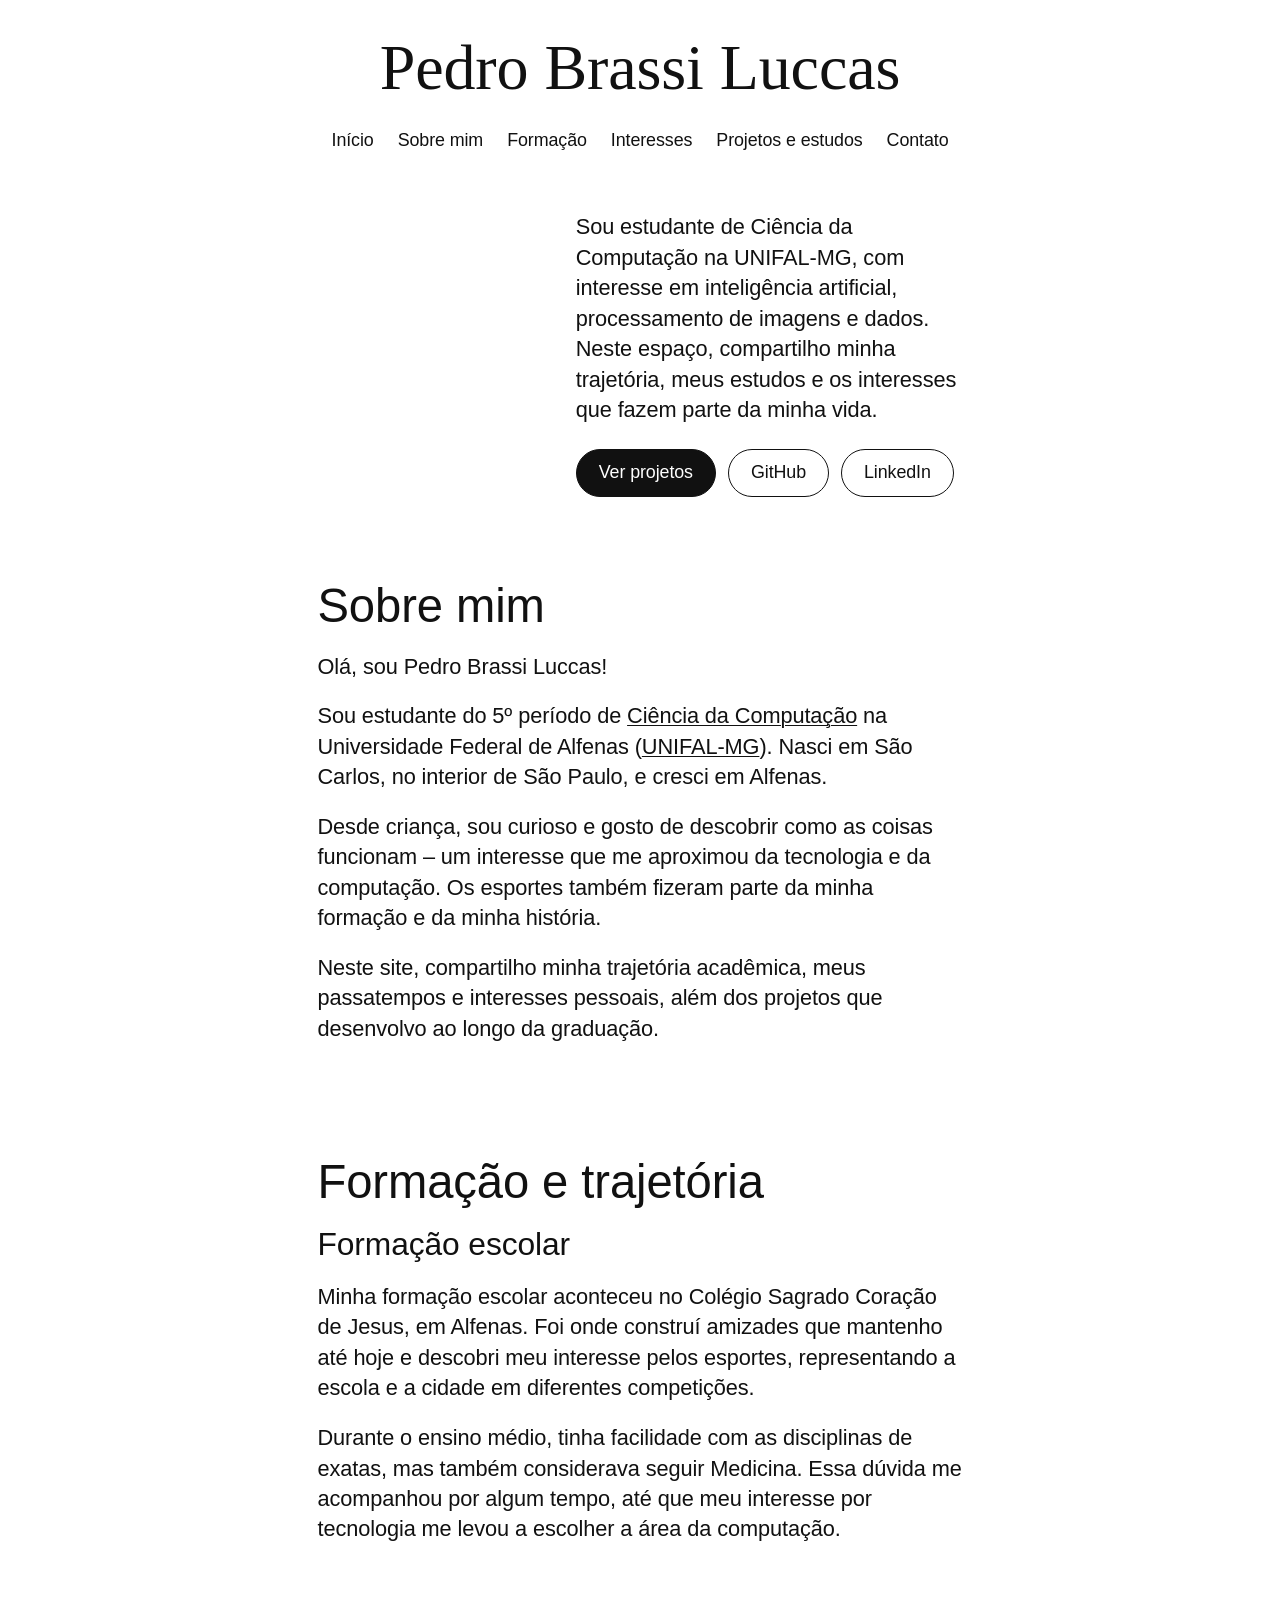
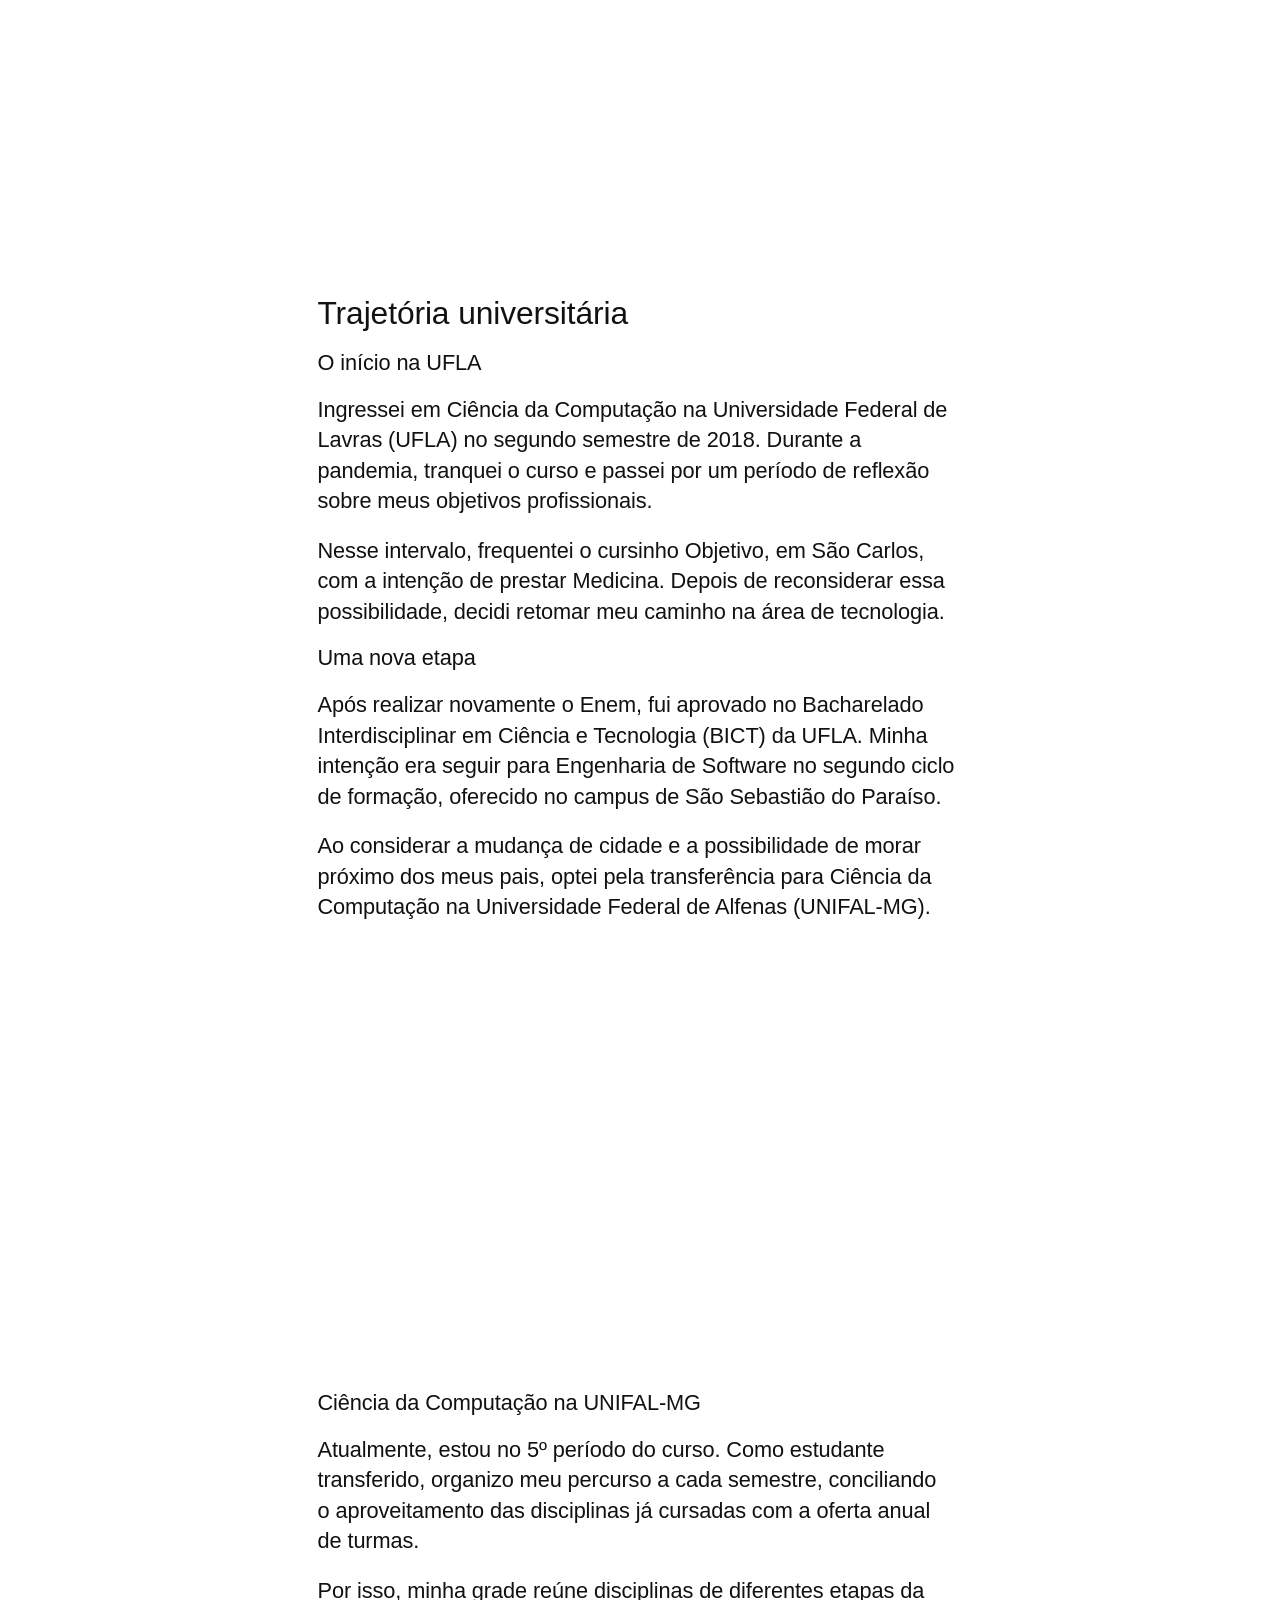
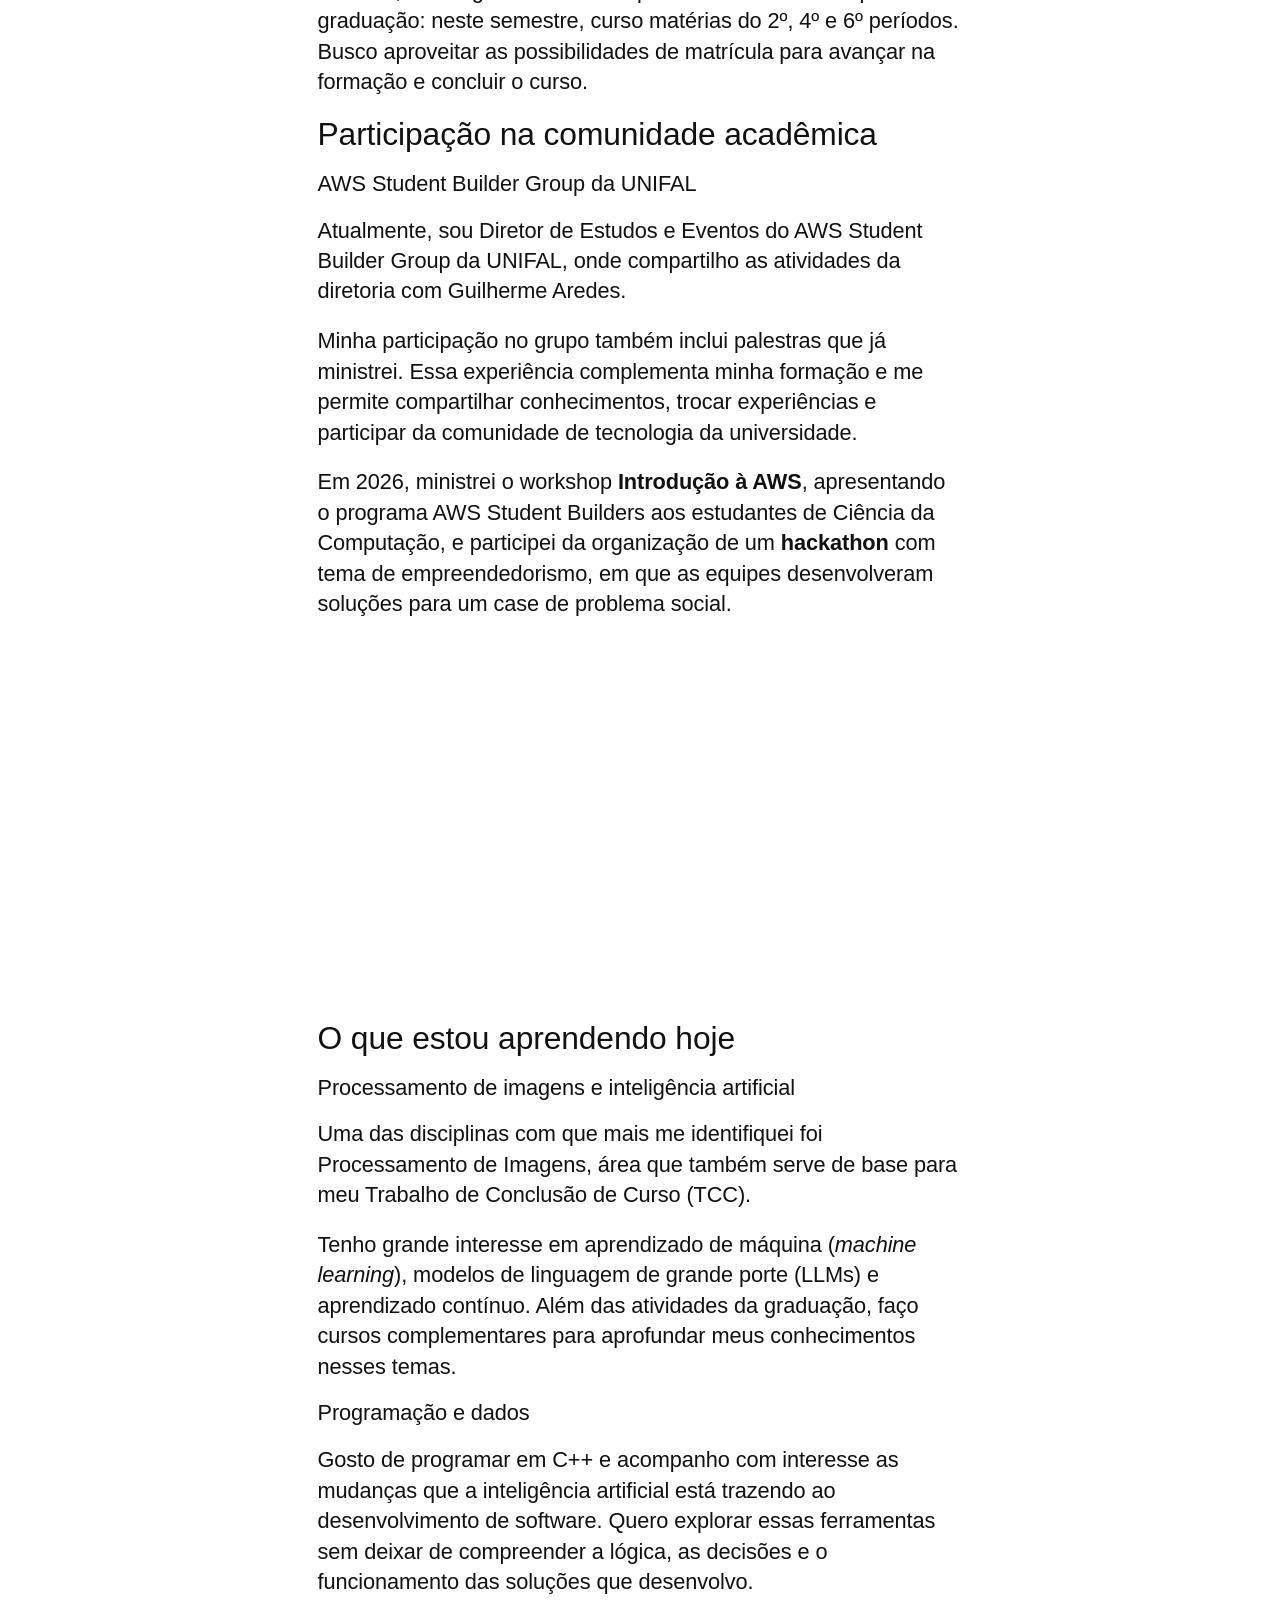
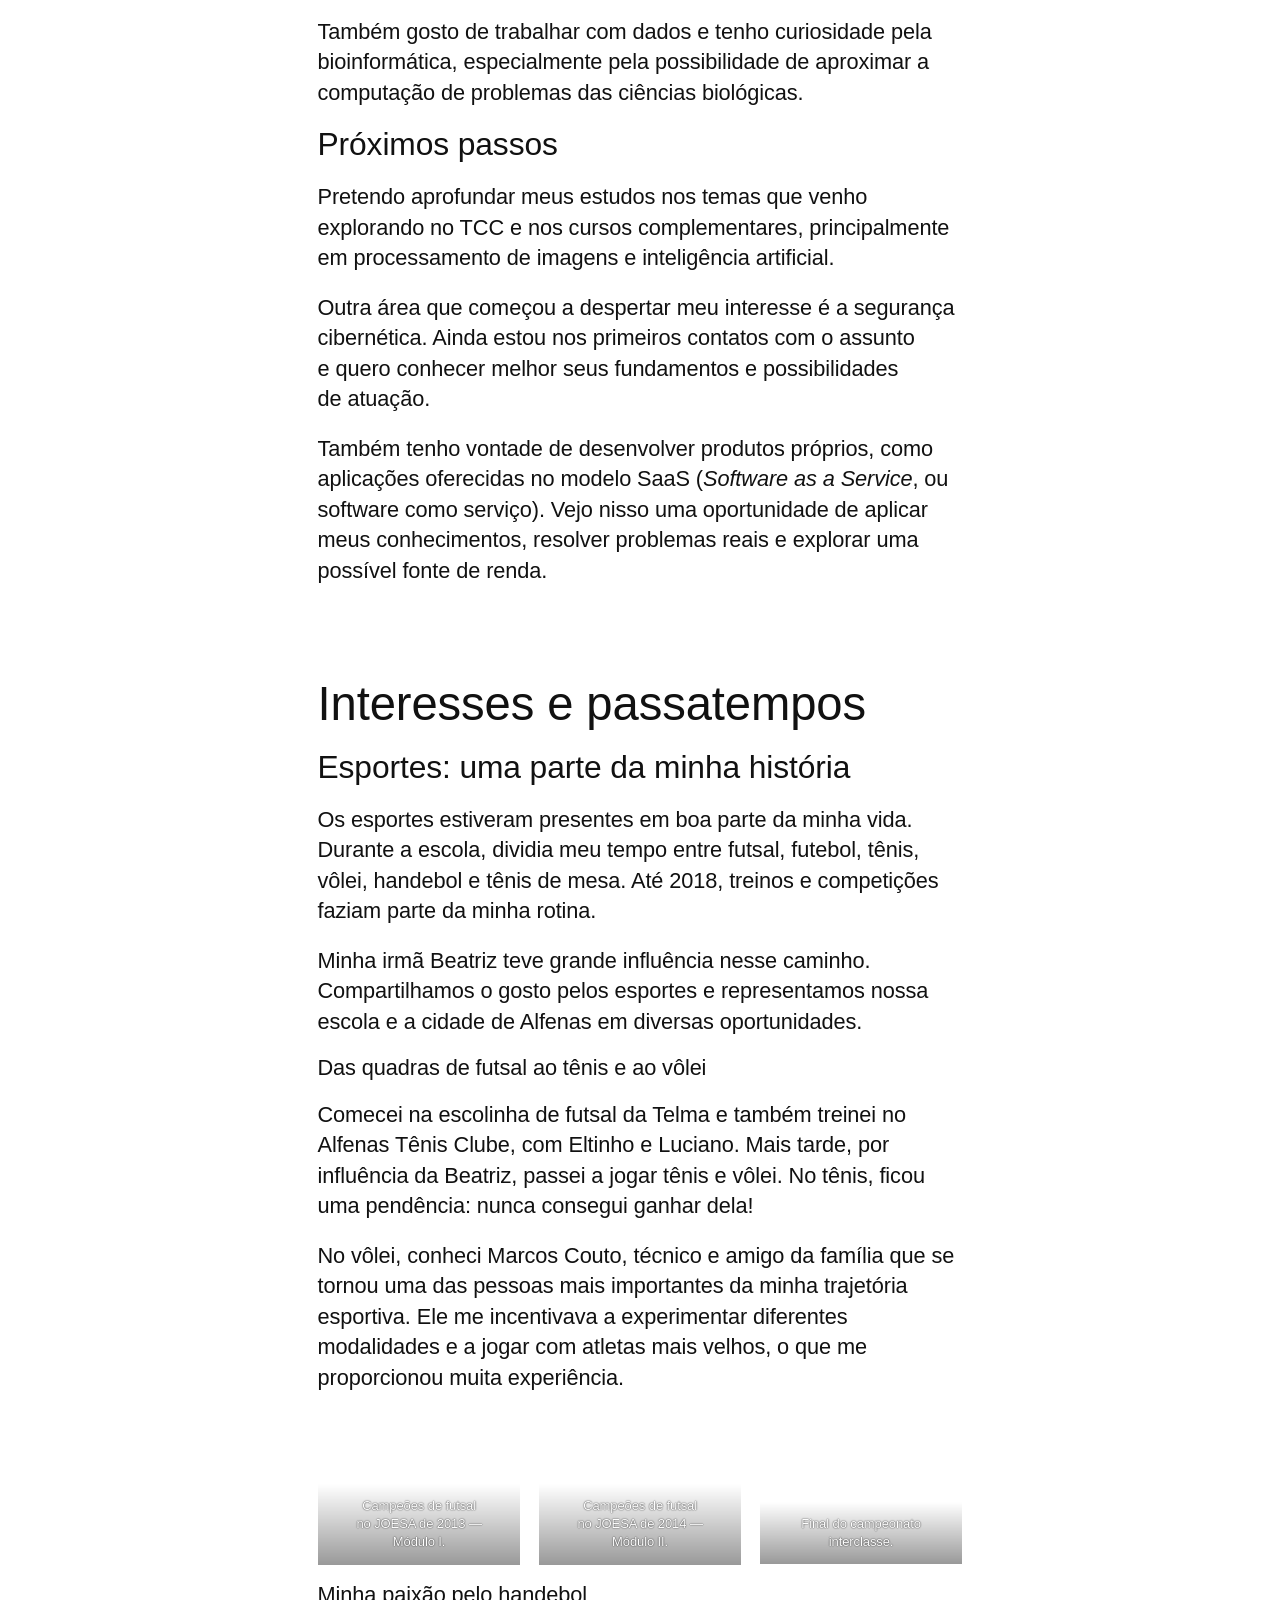
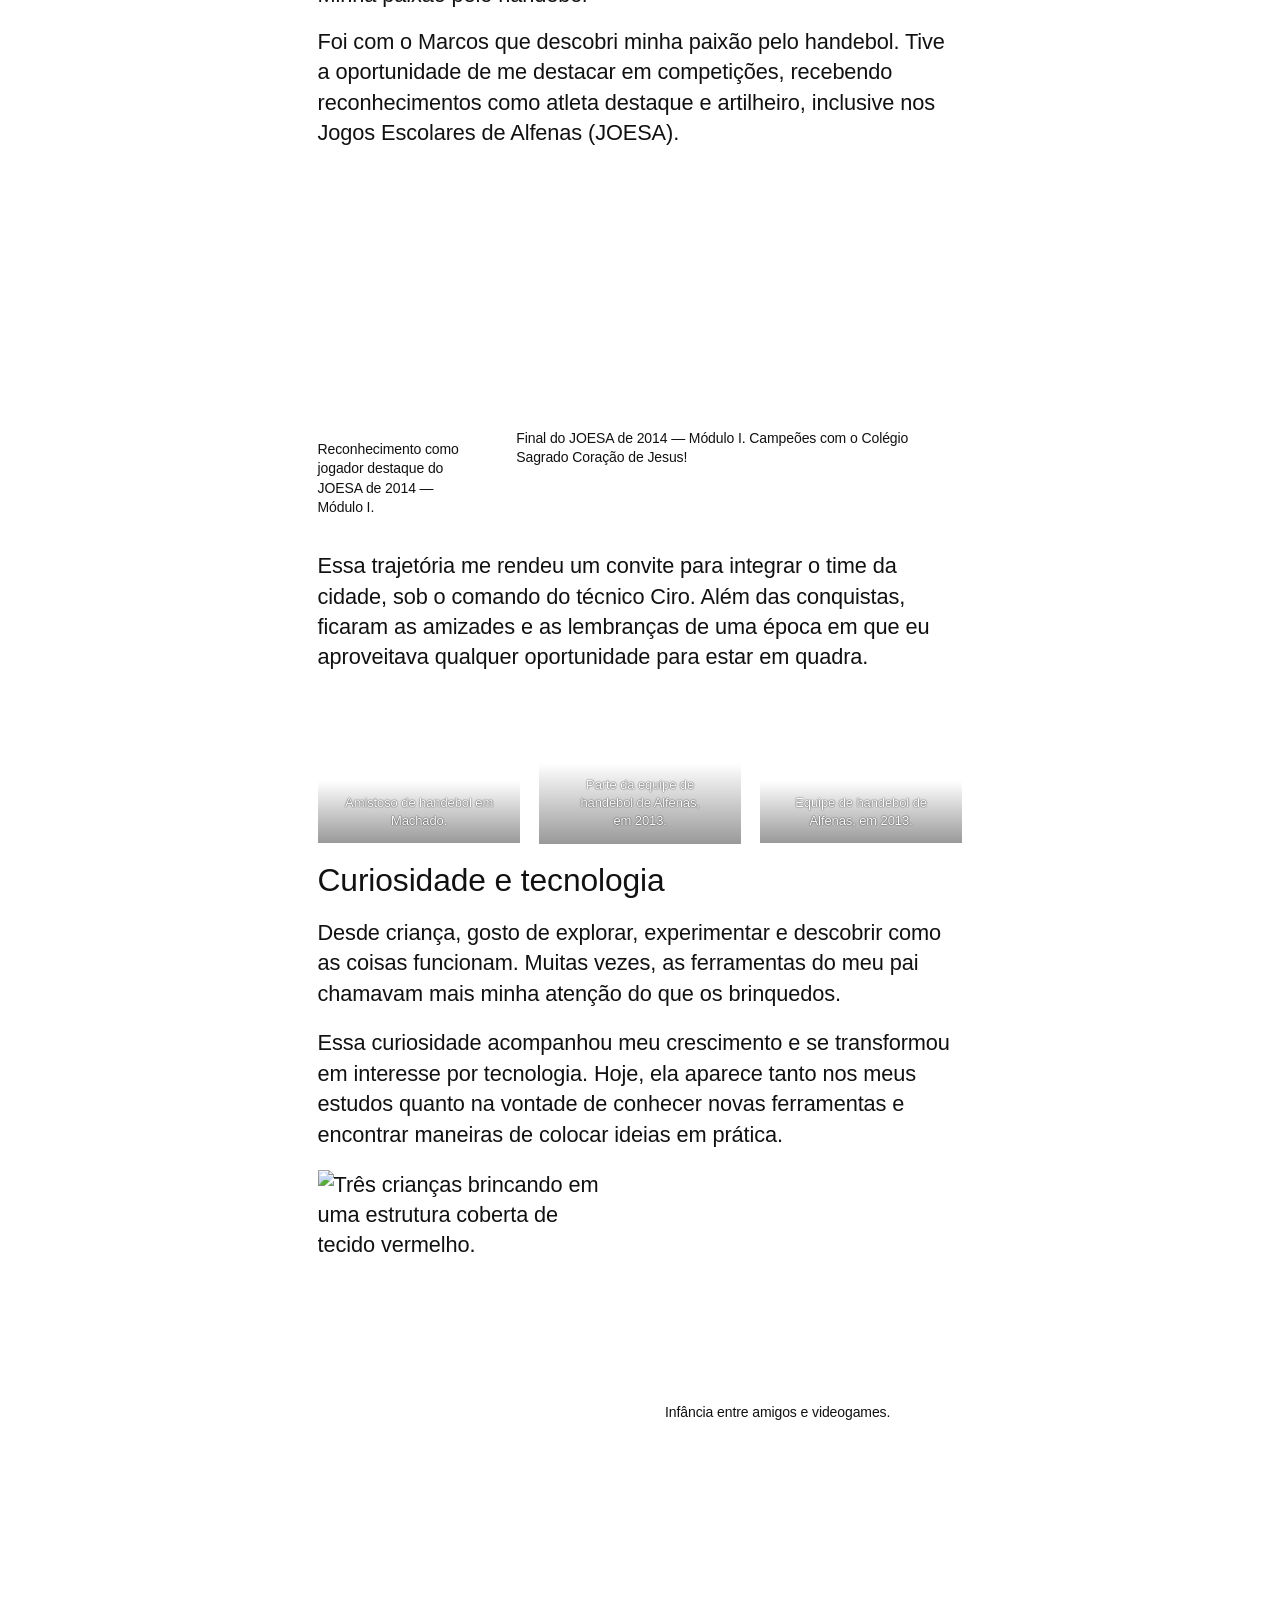
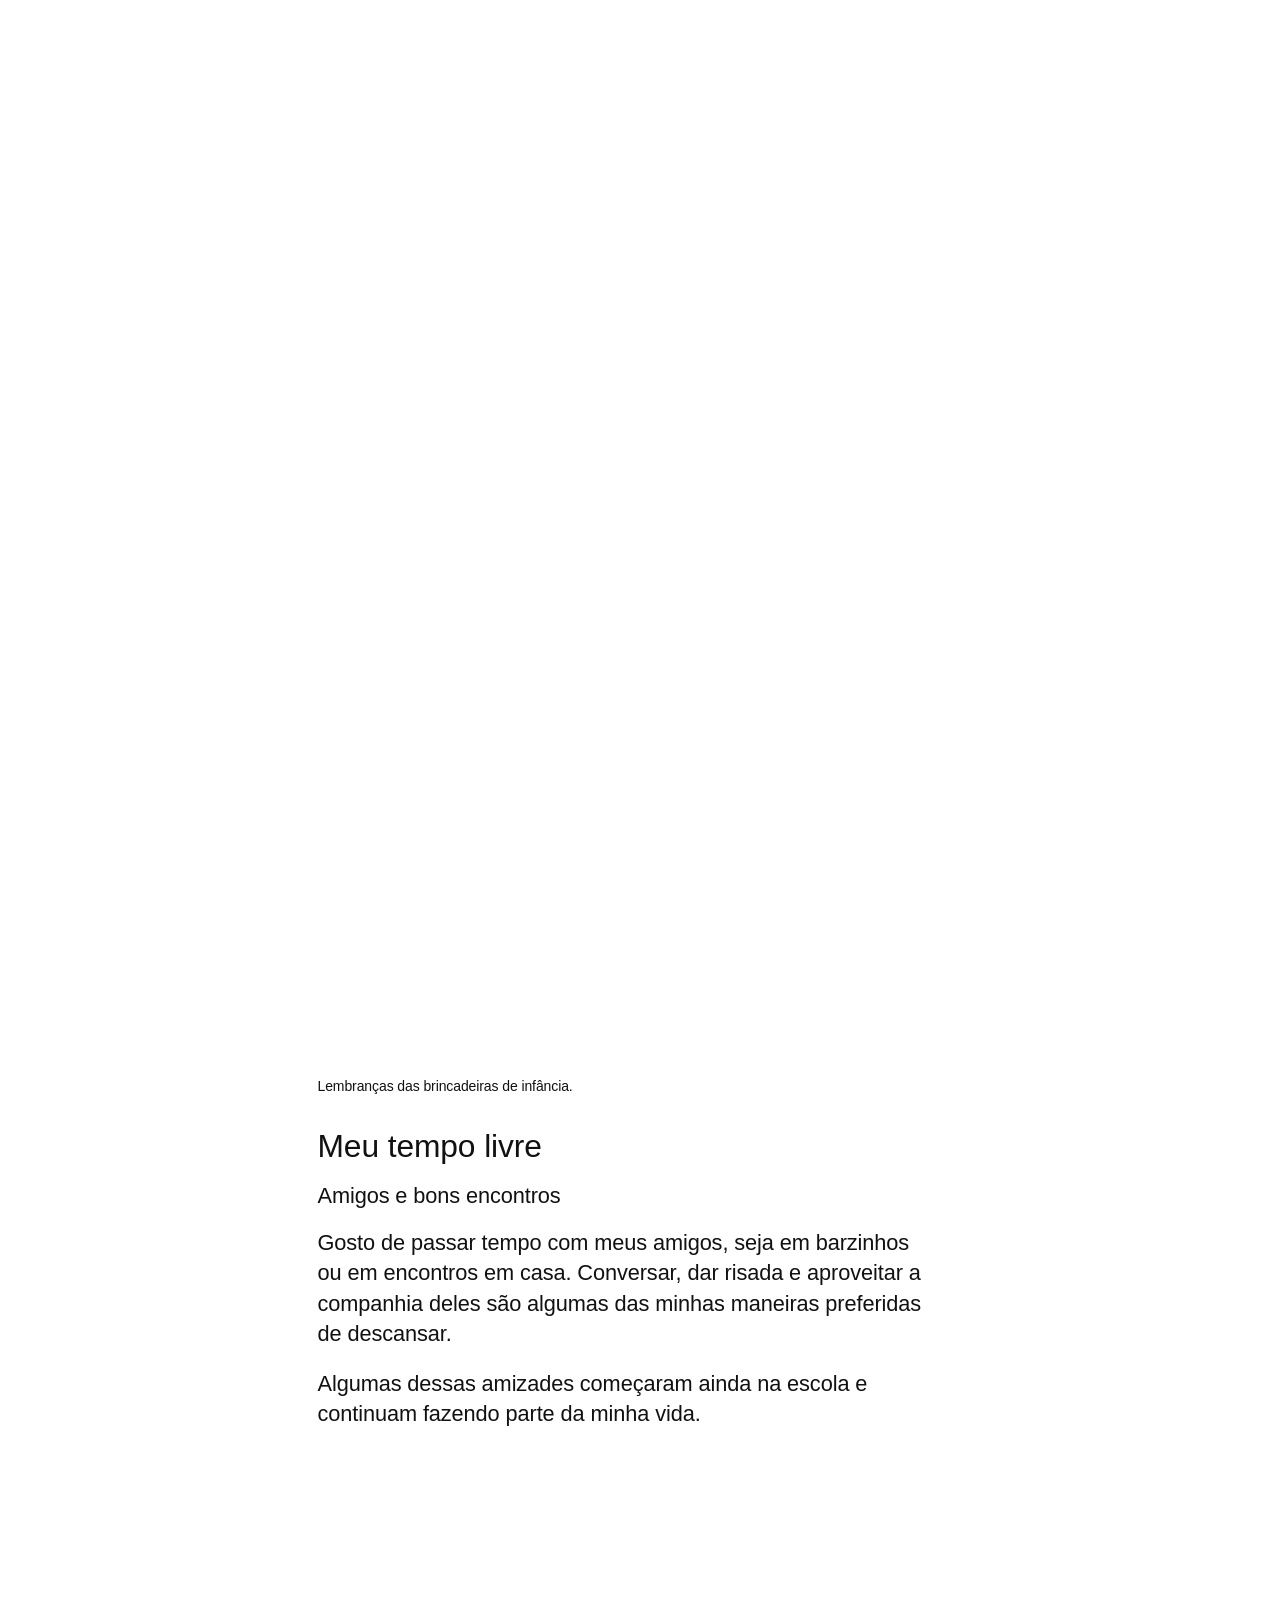
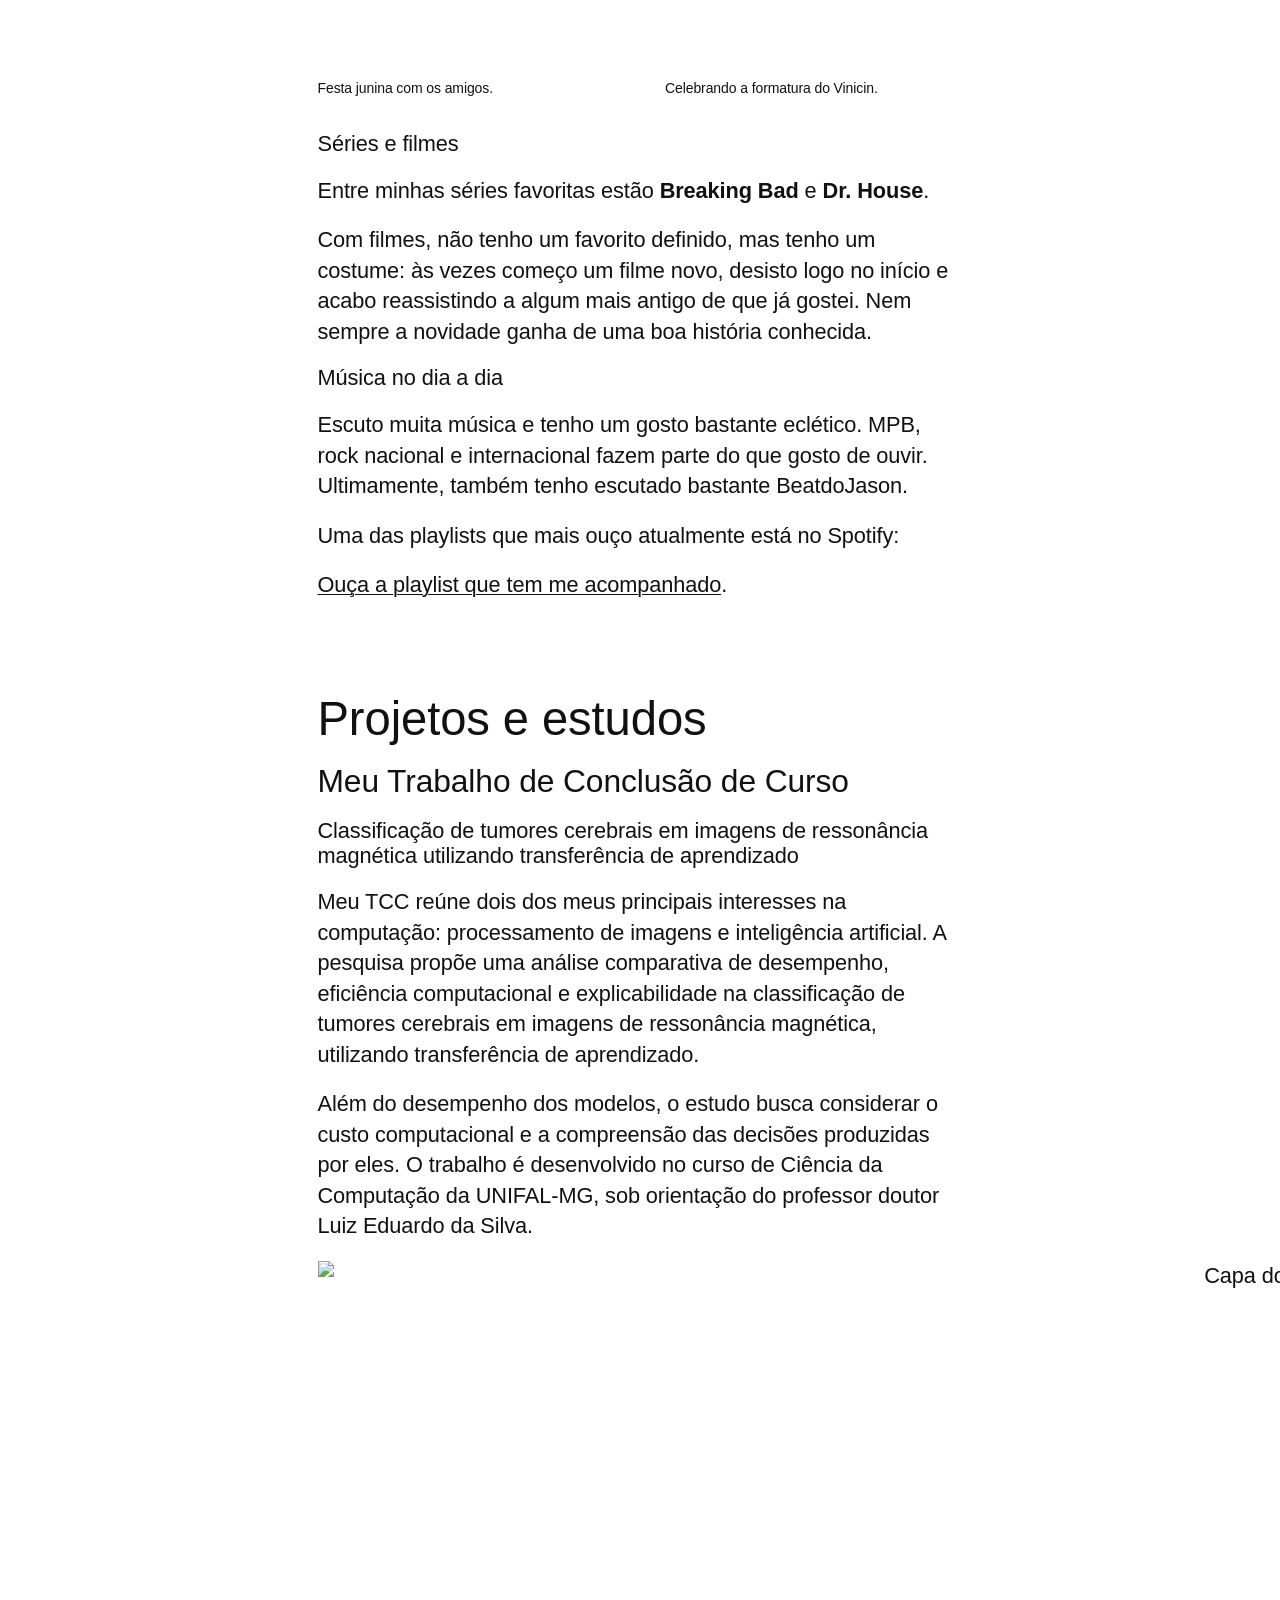
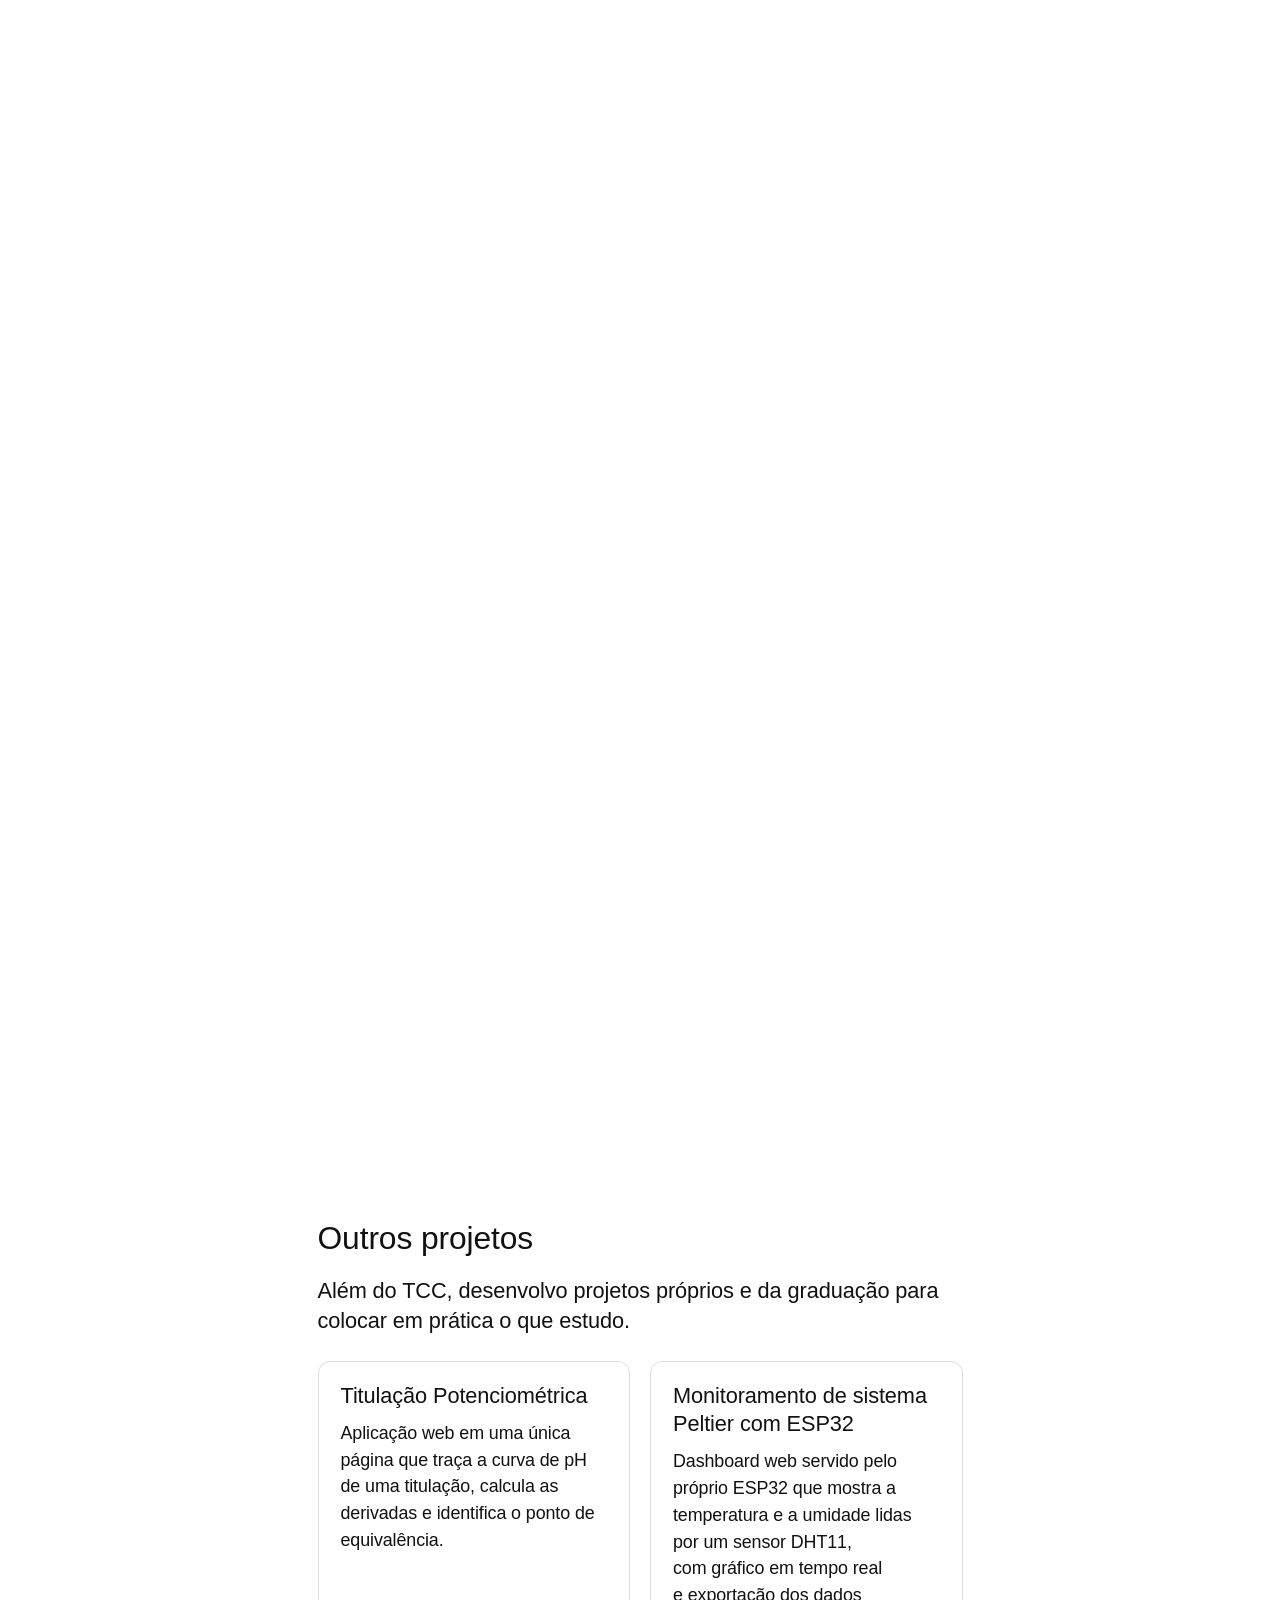
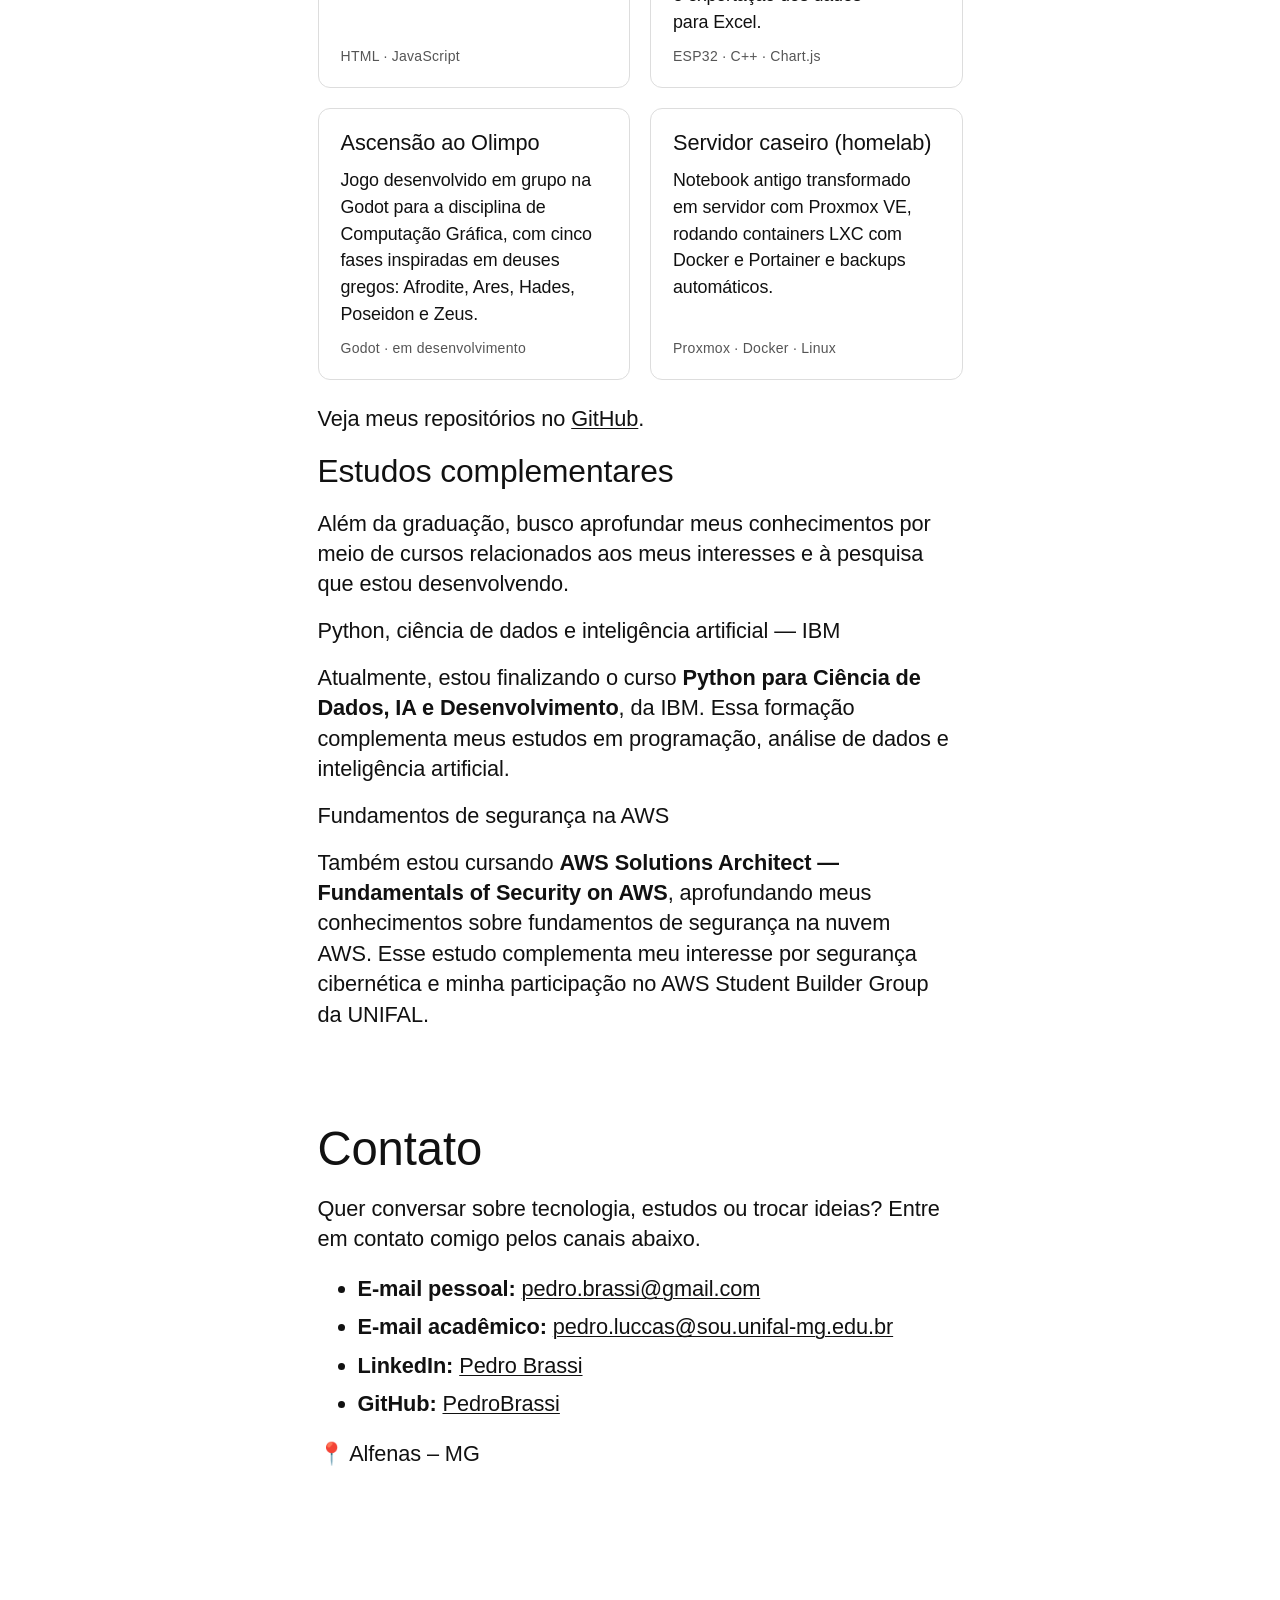
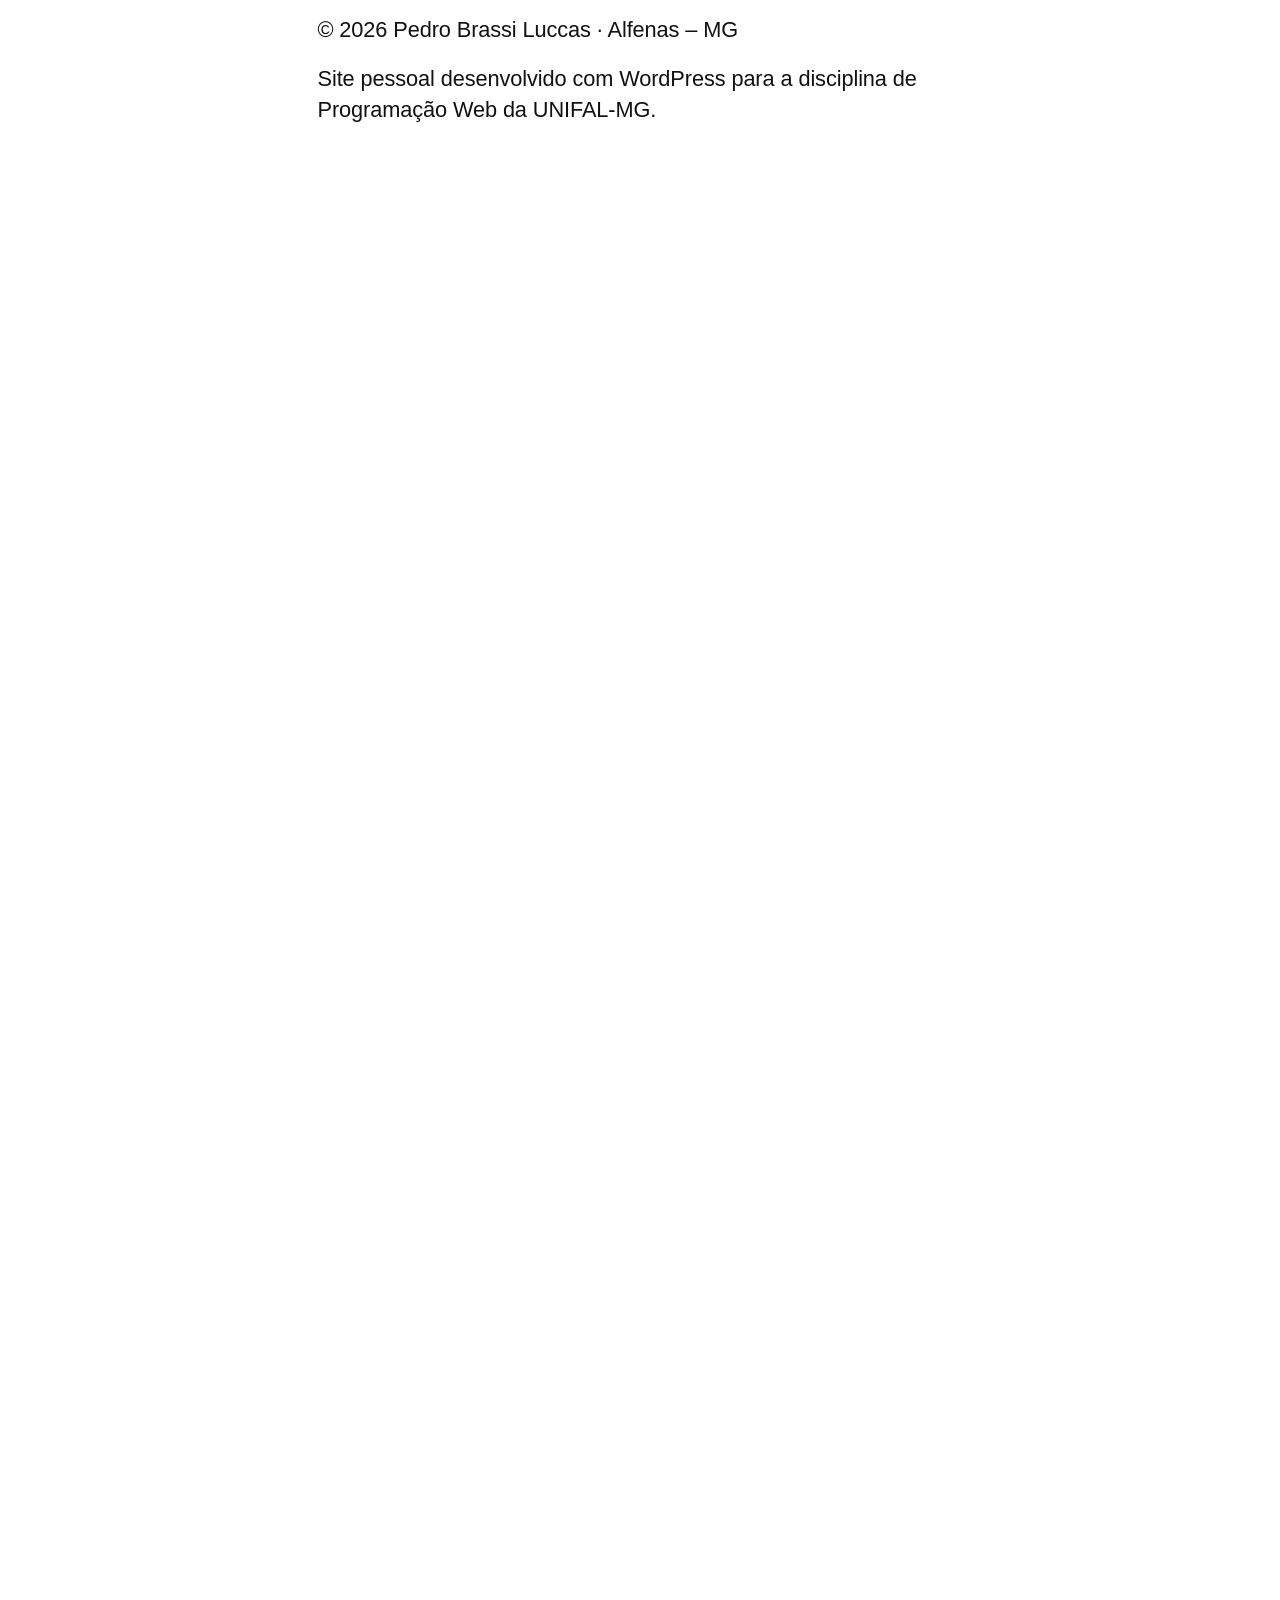
==== commit ec8c37a5: "Reexporta do WordPress com as melhorias aplicadas na origem As melhorias do commit anterior agora vê" ====
--- a/index.html
+++ b/index.html
@@ -6,61 +6,8 @@
 <meta name="robots" content="max-image-preview:large">
 <title>Pedro Brassi Luccas — Site pessoal</title>
 
-<style id="wp-img-auto-sizes-contain-inline-css">
-img:is([sizes=auto i],[sizes^="auto," i]){contain-intrinsic-size:3000px 1500px}
-</style>
-
-<style id="wp-block-navigation-link-inline-css">
-.wp-block-navigation .wp-block-navigation-item__label{overflow-wrap:break-word}
-</style>
-<style id="wp-block-navigation-css">
-.wp-block-navigation{position:relative}.wp-block-navigation ul{margin-bottom:0;margin-left:0;margin-top:0;padding-left:0}.wp-block-navigation ul,.wp-block-navigation ul li{list-style:none}.wp-block-navigation .wp-block-navigation-item{align-items:center;background-color:inherit;display:flex;position:relative}.wp-block-navigation .wp-block-navigation-item__content{display:block;z-index:1}.wp-block-navigation .wp-block-navigation-item__content.wp-block-navigation-item__content{color:inherit}.wp-block-navigation :where(a),.wp-block-navigation :where(a:active),.wp-block-navigation :where(a:focus){text-decoration:none}.wp-block-navigation{--navigation-layout-justification-setting:flex-start;--navigation-layout-direction:row;--navigation-layout-wrap:wrap;--navigation-layout-justify:flex-start;--navigation-layout-align:center}.wp-block-navigation.items-justified-center{--navigation-layout-justification-setting:center;--navigation-layout-justify:center}:where(.wp-block-navigation) ul li{padding:0}button.wp-block-navigation-item__content{background-color:transparent;border:none;color:currentColor;font-family:inherit;font-size:inherit;font-style:inherit;font-weight:inherit;letter-spacing:inherit;line-height:inherit;text-align:left;text-transform:inherit}.wp-block-navigation__container{gap:inherit}.wp-block-navigation__container{align-items:var(--navigation-layout-align,initial);display:flex;flex-direction:var(--navigation-layout-direction,initial);flex-wrap:var(--navigation-layout-wrap,wrap);justify-content:var(--navigation-layout-justify,initial);list-style:none;margin:0;padding-left:0}.wp-block-navigation__container:only-child{flex-grow:1}@keyframes overlay-menu__fade-in-animation{0%{opacity:0;transform:translateY(.5em)}to{opacity:1;transform:translateY(0)}}
-</style>
-<style id="wp-block-group-inline-css">
-.wp-block-group{box-sizing:border-box}:where(.wp-block-group.wp-block-group-is-layout-constrained){position:relative}
-</style>
-
-<style id="wp-block-image-inline-css">
-.wp-block-image>a,.wp-block-image>figure>a{display:inline-block}.wp-block-image img{box-sizing:border-box;height:auto;max-width:100%;vertical-align:bottom}.wp-block-image[style*=border-radius] img,.wp-block-image[style*=border-radius]>a{border-radius:inherit}.wp-block-image.has-custom-border img{box-sizing:border-box}.wp-block-image.aligncenter{text-align:center}.wp-block-image.alignfull>a,.wp-block-image.alignwide>a{width:100%}.wp-block-image.alignfull img,.wp-block-image.alignwide img{height:auto;width:100%}.wp-block-image .aligncenter,.wp-block-image.aligncenter{display:table}.wp-block-image .aligncenter>figcaption,.wp-block-image.aligncenter>figcaption{caption-side:bottom;display:table-caption}.wp-block-image .aligncenter{margin-left:auto;margin-right:auto}.wp-block-image :where(figcaption){margin-bottom:1em;margin-top:.5em}.wp-block-image figure{margin:0}@keyframes show-content-image{0%{visibility:hidden}99%{visibility:hidden}to{visibility:visible}}@keyframes turn-on-visibility{0%{opacity:0}to{opacity:1}}@keyframes turn-off-visibility{0%{opacity:1;visibility:visible}99%{opacity:0;visibility:visible}to{opacity:0;visibility:hidden}}@keyframes lightbox-zoom-in{0%{transform:translate(calc((-100vw + var(--wp--lightbox-scrollbar-width))/2 + var(--wp--lightbox-initial-left-position)),calc(-50vh + var(--wp--lightbox-initial-top-position))) scale(var(--wp--lightbox-scale))}to{transform:translate(-50%,-50%) scale(1)}}@keyframes lightbox-zoom-out{0%{transform:translate(-50%,-50%) scale(1);visibility:visible}99%{visibility:visible}to{transform:translate(calc((-100vw + var(--wp--lightbox-scrollbar-width))/2 + var(--wp--lightbox-initial-left-position)),calc(-50vh + var(--wp--lightbox-initial-top-position))) scale(var(--wp--lightbox-scale));visibility:hidden}}
-</style>
-
-<style id="wp-block-columns-inline-css">
-.wp-block-columns{box-sizing:border-box;display:flex;flex-wrap:wrap!important}@media (min-width:782px){.wp-block-columns{flex-wrap:nowrap!important}}.wp-block-columns{align-items:normal!important}.wp-block-columns.are-vertically-aligned-center{align-items:center}@media (max-width:781px){.wp-block-columns:not(.is-not-stacked-on-mobile)>.wp-block-column{flex-basis:100%!important}}@media (min-width:782px){.wp-block-columns:not(.is-not-stacked-on-mobile)>.wp-block-column{flex-basis:0;flex-grow:1}.wp-block-columns:not(.is-not-stacked-on-mobile)>.wp-block-column[style*=flex-basis]{flex-grow:0}}.wp-block-columns.is-not-stacked-on-mobile{flex-wrap:nowrap!important}.wp-block-columns.is-not-stacked-on-mobile>.wp-block-column{flex-basis:0;flex-grow:1}.wp-block-columns.is-not-stacked-on-mobile>.wp-block-column[style*=flex-basis]{flex-grow:0}:where(.wp-block-columns){margin-bottom:1.75em}.wp-block-column{flex-grow:1;min-width:0;overflow-wrap:break-word;word-break:break-word}.wp-block-column.is-vertically-aligned-center{align-self:center}.wp-block-column.is-vertically-aligned-stretch{align-self:stretch}.wp-block-column.is-vertically-aligned-center{width:100%}
-</style>
-<style id="wp-block-gallery-inline-css">
-.wp-block-gallery:not(.has-nested-images){display:flex;flex-wrap:wrap;list-style-type:none;margin:0;padding:0}.wp-block-gallery:not(.has-nested-images) figcaption{flex-grow:1}figure.wp-block-gallery.has-nested-images{align-items:normal}.wp-block-gallery.has-nested-images figure.wp-block-image:not(#individual-image){margin:0;width:calc(50% - var(--wp--style--unstable-gallery-gap, 16px)/2)}.wp-block-gallery.has-nested-images figure.wp-block-image{box-sizing:border-box;display:flex;flex-direction:column;flex-grow:1;justify-content:center;max-width:100%;position:relative}.wp-block-gallery.has-nested-images figure.wp-block-image>a,.wp-block-gallery.has-nested-images figure.wp-block-image>div{flex-direction:column;flex-grow:1;margin:0}.wp-block-gallery.has-nested-images figure.wp-block-image img{display:block;height:auto;max-width:100%!important;width:auto}.wp-block-gallery.has-nested-images figure.wp-block-image figcaption,.wp-block-gallery.has-nested-images figure.wp-block-image:has(figcaption):before{bottom:0;left:0;max-height:100%;position:absolute;right:0}.wp-block-gallery.has-nested-images figure.wp-block-image:has(figcaption):before{backdrop-filter:blur(3px);content:"";height:100%;-webkit-mask-image:linear-gradient(0deg,#000 20%,transparent);mask-image:linear-gradient(0deg,#000 20%,transparent);max-height:3em;pointer-events:none}.wp-block-gallery.has-nested-images figure.wp-block-image figcaption{box-sizing:border-box;color:#fff;font-size:13px;margin:0;overflow:auto;padding:1em;text-align:center;text-shadow:0 0 1.5px #000}.wp-block-gallery.has-nested-images figure.wp-block-image figcaption::-webkit-scrollbar{height:12px;width:12px}.wp-block-gallery.has-nested-images figure.wp-block-image figcaption::-webkit-scrollbar-track{background-color:transparent}.wp-block-gallery.has-nested-images figure.wp-block-image figcaption::-webkit-scrollbar-thumb{background-clip:padding-box;background-color:transparent;border:3px solid transparent;border-radius:8px}.wp-block-gallery.has-nested-images figure.wp-block-image figcaption:focus-within::-webkit-scrollbar-thumb,.wp-block-gallery.has-nested-images figure.wp-block-image figcaption:focus::-webkit-scrollbar-thumb,.wp-block-gallery.has-nested-images figure.wp-block-image figcaption:hover::-webkit-scrollbar-thumb{background-color:hsla(0,0%,100%,.8)}.wp-block-gallery.has-nested-images figure.wp-block-image figcaption{scrollbar-color:transparent transparent;scrollbar-gutter:stable both-edges;scrollbar-width:thin}.wp-block-gallery.has-nested-images figure.wp-block-image figcaption:focus,.wp-block-gallery.has-nested-images figure.wp-block-image figcaption:focus-within,.wp-block-gallery.has-nested-images figure.wp-block-image figcaption:hover{scrollbar-color:hsla(0,0%,100%,.8) transparent}.wp-block-gallery.has-nested-images figure.wp-block-image figcaption{will-change:transform}@media (hover:none){.wp-block-gallery.has-nested-images figure.wp-block-image figcaption{scrollbar-color:hsla(0,0%,100%,.8) transparent}}.wp-block-gallery.has-nested-images figure.wp-block-image figcaption{background:linear-gradient(0deg,rgba(0,0,0,.4),transparent)}.wp-block-gallery.has-nested-images figure.wp-block-image figcaption img{display:inline}.wp-block-gallery.has-nested-images figure.wp-block-image figcaption a{color:inherit}.wp-block-gallery.has-nested-images figure.wp-block-image.has-custom-border img{box-sizing:border-box}.wp-block-gallery.has-nested-images figure.wp-block-image.has-custom-border>a,.wp-block-gallery.has-nested-images figure.wp-block-image.has-custom-border>div{flex:1 1 auto}.wp-block-gallery.has-nested-images figure.wp-block-image.has-custom-border figcaption{background:none;color:inherit;flex:initial;margin:0;padding:10px 10px 9px;position:relative;text-shadow:none}.wp-block-gallery.has-nested-images figure.wp-block-image.has-custom-border:before{content:none}.wp-block-gallery.has-nested-images figcaption{flex-basis:100%;flex-grow:1;text-align:center}.wp-block-gallery.has-nested-images:not(.is-cropped) figure.wp-block-image:not(#individual-image){margin-bottom:auto;margin-top:0}.wp-block-gallery.has-nested-images.is-cropped figure.wp-block-image:not(#individual-image){align-self:inherit}.wp-block-gallery.has-nested-images.is-cropped figure.wp-block-image:not(#individual-image)>a,.wp-block-gallery.has-nested-images.is-cropped figure.wp-block-image:not(#individual-image)>div:not(.components-drop-zone){display:flex}.wp-block-gallery.has-nested-images.is-cropped figure.wp-block-image:not(#individual-image) a,.wp-block-gallery.has-nested-images.is-cropped figure.wp-block-image:not(#individual-image) img{flex:1 0 0%;height:100%;-o-object-fit:cover;object-fit:cover;width:100%}@media (min-width:600px){.wp-block-gallery.has-nested-images.columns-default figure.wp-block-image:not(#individual-image){width:calc(33.33% - var(--wp--style--unstable-gallery-gap, 16px)*.66667)}.wp-block-gallery.has-nested-images.columns-default figure.wp-block-image:not(#individual-image):first-child:nth-last-child(2),.wp-block-gallery.has-nested-images.columns-default figure.wp-block-image:not(#individual-image):first-child:nth-last-child(2)~figure.wp-block-image:not(#individual-image){width:calc(50% - var(--wp--style--unstable-gallery-gap, 16px)*.5)}.wp-block-gallery.has-nested-images.columns-default figure.wp-block-image:not(#individual-image):first-child:last-child{width:100%}}.wp-block-gallery.has-nested-images.aligncenter{justify-content:center}
-</style>
-<style id="wp-block-list-inline-css">
-ol,ul{box-sizing:border-box}
-</style>
-<style id="wp-block-post-content-inline-css">
-.wp-block-post-content{display:flow-root}
-</style>
-<style id="wp-block-library-inline-css">
-:root{--wp-block-synced-color:#7a00df;--wp-block-synced-color--rgb:122,0,223;--wp-bound-block-color:var(--wp-block-synced-color);--wp-editor-canvas-background:#ddd;--wp-admin-theme-color:#007cba;--wp-admin-theme-color--rgb:0,124,186;--wp-admin-theme-color-darker-10:#006ba1;--wp-admin-theme-color-darker-10--rgb:0,107,160.5;--wp-admin-theme-color-darker-20:#005a87;--wp-admin-theme-color-darker-20--rgb:0,90,135;--wp-admin-border-width-focus:2px}@media (min-resolution:192dpi){:root{--wp-admin-border-width-focus:1.5px}}:root{--wp--preset--font-size--normal:16px;--wp--preset--font-size--huge:42px}:root .has-text-align-center{text-align:center}.aligncenter{clear:both}.items-justified-center{justify-content:center}.screen-reader-text{word-wrap:normal!important;border:0;clip-path:inset(50%);height:1px;margin:-1px;overflow:hidden;padding:0;position:absolute;width:1px;word-break:normal!important}.screen-reader-text:focus{background-color:#ddd;clip-path:none;color:#444;display:block;font-size:1em;height:auto;left:5px;line-height:normal;padding:15px 23px 14px;text-decoration:none;top:5px;width:auto;z-index:100000}html :where([style^=border-color],[style*=";border-color"],[style*="; border-color"]){border-style:solid}html :where([style^=border-top-color],[style*=";border-top-color"],[style*="; border-top-color"]){border-top-style:solid}html :where([style^=border-right-color],[style*=";border-right-color"],[style*="; border-right-color"]){border-right-style:solid}html :where([style^=border-bottom-color],[style*=";border-bottom-color"],[style*="; border-bottom-color"]){border-bottom-style:solid}html :where([style^=border-left-color],[style*=";border-left-color"],[style*="; border-left-color"]){border-left-style:solid}html :where([style^=border-width],[style*=";border-width"],[style*="; border-width"]){border-style:solid}html :where([style^=border-top-width],[style*=";border-top-width"],[style*="; border-top-width"]){border-top-style:solid}html :where([style^=border-right-width],[style*=";border-right-width"],[style*="; border-right-width"]){border-right-style:solid}html :where([style^=border-bottom-width],[style*=";border-bottom-width"],[style*="; border-bottom-width"]){border-bottom-style:solid}html :where([style^=border-left-width],[style*=";border-left-width"],[style*="; border-left-width"]){border-left-style:solid}html :where(img[class*=wp-image-]){height:auto;max-width:100%}:where(figure){margin:0 0 1em}
-</style>
-<style id="global-styles-inline-css">
-:root{--wp--preset--aspect-ratio--square: 1;--wp--preset--aspect-ratio--4-3: 4/3;--wp--preset--aspect-ratio--3-4: 3/4;--wp--preset--aspect-ratio--3-2: 3/2;--wp--preset--aspect-ratio--2-3: 2/3;--wp--preset--aspect-ratio--16-9: 16/9;--wp--preset--aspect-ratio--9-16: 9/16;--wp--preset--color--black: #000000;--wp--preset--color--cyan-bluish-gray: #abb8c3;--wp--preset--color--white: #ffffff;--wp--preset--color--pale-pink: #f78da7;--wp--preset--color--vivid-red: #cf2e2e;--wp--preset--color--luminous-vivid-orange: #ff6900;--wp--preset--color--luminous-vivid-amber: #fcb900;--wp--preset--color--light-green-cyan: #7bdcb5;--wp--preset--color--vivid-green-cyan: #00d084;--wp--preset--color--pale-cyan-blue: #8ed1fc;--wp--preset--color--vivid-cyan-blue: #0693e3;--wp--preset--color--vivid-purple: #9b51e0;--wp--preset--color--base: #FFFFFF;--wp--preset--color--contrast: #111111;--wp--preset--color--accent-1: #FFEE58;--wp--preset--color--accent-2: #F6CFF4;--wp--preset--color--accent-3: #503AA8;--wp--preset--color--accent-4: #686868;--wp--preset--color--accent-5: #FBFAF3;--wp--preset--color--accent-6: color-mix(in srgb, currentColor 20%, transparent);--wp--preset--gradient--vivid-cyan-blue-to-vivid-purple: linear-gradient(135deg,rgb(6,147,227) 0%,rgb(155,81,224) 100%);--wp--preset--gradient--light-green-cyan-to-vivid-green-cyan: linear-gradient(135deg,rgb(122,220,180) 0%,rgb(0,208,130) 100%);--wp--preset--gradient--luminous-vivid-amber-to-luminous-vivid-orange: linear-gradient(135deg,rgb(252,185,0) 0%,rgb(255,105,0) 100%);--wp--preset--gradient--luminous-vivid-orange-to-vivid-red: linear-gradient(135deg,rgb(255,105,0) 0%,rgb(207,46,46) 100%);--wp--preset--gradient--very-light-gray-to-cyan-bluish-gray: linear-gradient(135deg,rgb(238,238,238) 0%,rgb(169,184,195) 100%);--wp--preset--gradient--cool-to-warm-spectrum: linear-gradient(135deg,rgb(74,234,220) 0%,rgb(151,120,209) 20%,rgb(207,42,186) 40%,rgb(238,44,130) 60%,rgb(251,105,98) 80%,rgb(254,248,76) 100%);--wp--preset--gradient--blush-light-purple: linear-gradient(135deg,rgb(255,206,236) 0%,rgb(152,150,240) 100%);--wp--preset--gradient--blush-bordeaux: linear-gradient(135deg,rgb(254,205,165) 0%,rgb(254,45,45) 50%,rgb(107,0,62) 100%);--wp--preset--gradient--luminous-dusk: linear-gradient(135deg,rgb(255,203,112) 0%,rgb(199,81,192) 50%,rgb(65,88,208) 100%);--wp--preset--gradient--pale-ocean: linear-gradient(135deg,rgb(255,245,203) 0%,rgb(182,227,212) 50%,rgb(51,167,181) 100%);--wp--preset--gradient--electric-grass: linear-gradient(135deg,rgb(202,248,128) 0%,rgb(113,206,126) 100%);--wp--preset--gradient--midnight: linear-gradient(135deg,rgb(2,3,129) 0%,rgb(40,116,252) 100%);--wp--preset--font-size--small: 0.875rem;--wp--preset--font-size--medium: clamp(1rem, 1rem + ((1vw - 0.2rem) * 0.196), 1.125rem);--wp--preset--font-size--large: clamp(1.125rem, 1.125rem + ((1vw - 0.2rem) * 0.392), 1.375rem);--wp--preset--font-size--x-large: clamp(1.75rem, 1.75rem + ((1vw - 0.2rem) * 0.392), 2rem);--wp--preset--font-size--xx-large: clamp(2.15rem, 2.15rem + ((1vw - 0.2rem) * 1.333), 3rem);--wp--preset--font-family--manrope: Manrope, sans-serif;--wp--preset--font-family--fira-code: "Fira Code", monospace;--wp--preset--spacing--20: 10px;--wp--preset--spacing--30: 20px;--wp--preset--spacing--40: 30px;--wp--preset--spacing--50: clamp(30px, 5vw, 50px);--wp--preset--spacing--60: clamp(30px, 7vw, 70px);--wp--preset--spacing--70: clamp(50px, 7vw, 90px);--wp--preset--spacing--80: clamp(70px, 10vw, 140px);--wp--preset--shadow--natural: 6px 6px 9px rgba(0, 0, 0, 0.2);--wp--preset--shadow--deep: 12px 12px 50px rgba(0, 0, 0, 0.4);--wp--preset--shadow--sharp: 6px 6px 0px rgba(0, 0, 0, 0.2);--wp--preset--shadow--outlined: 6px 6px 0px -3px rgb(255, 255, 255), 6px 6px rgb(0, 0, 0);--wp--preset--shadow--crisp: 6px 6px 0px rgb(0, 0, 0);}:root { --wp--style--global--content-size: 645px;--wp--style--global--wide-size: 1340px; }:where(body) { margin: 0; }.wp-site-blocks { padding-top: var(--wp--style--root--padding-top); padding-bottom: var(--wp--style--root--padding-bottom); }.has-global-padding { padding-right: var(--wp--style--root--padding-right); padding-left: var(--wp--style--root--padding-left); }.has-global-padding > .alignfull { margin-right: calc(var(--wp--style--root--padding-right) * -1); margin-left: calc(var(--wp--style--root--padding-left) * -1); }.has-global-padding :where(:not(.alignfull.is-layout-flow) > .has-global-padding:not(.wp-block-block, .alignfull)) { padding-right: 0; padding-left: 0; }.has-global-padding :where(:not(.alignfull.is-layout-flow) > .has-global-padding:not(.wp-block-block, .alignfull)) > .alignfull { margin-left: 0; margin-right: 0; }.wp-site-blocks > .aligncenter { justify-content: center; margin-left: auto; margin-right: auto; }:where(.wp-site-blocks) > * { margin-block-start: 1.2rem; margin-block-end: 0; }:where(.wp-site-blocks) > :first-child { margin-block-start: 0; }:where(.wp-site-blocks) > :last-child { margin-block-end: 0; }:root { --wp--style--block-gap: 1.2rem; }:root :where(.is-layout-flow) > :first-child{margin-block-start: 0;}:root :where(.is-layout-flow) > :last-child{margin-block-end: 0;}:root :where(.is-layout-flow) > *{margin-block-start: 1.2rem;margin-block-end: 0;}:root :where(.is-layout-constrained) > :first-child{margin-block-start: 0;}:root :where(.is-layout-constrained) > :last-child{margin-block-end: 0;}:root :where(.is-layout-constrained) > *{margin-block-start: 1.2rem;margin-block-end: 0;}:root :where(.is-layout-flex){gap: 1.2rem;}.is-layout-flow > .aligncenter{margin-left: auto !important;margin-right: auto !important;}.is-layout-constrained > .aligncenter{margin-left: auto !important;margin-right: auto !important;}.is-layout-constrained > :where(:not(.alignleft):not(.alignright):not(.alignfull)){max-width: var(--wp--style--global--content-size);margin-left: auto !important;margin-right: auto !important;}.is-layout-constrained > .alignwide{max-width: var(--wp--style--global--wide-size);}body .is-layout-flex{display: flex;}.is-layout-flex{flex-wrap: wrap;align-items: center;}.is-layout-flex > :is(*, div){margin: 0;}body{background-color: var(--wp--preset--color--base);color: var(--wp--preset--color--contrast);font-family: var(--wp--preset--font-family--manrope);font-size: var(--wp--preset--font-size--large);font-weight: 300;letter-spacing: -0.1px;line-height: 1.4;--wp--style--root--padding-top: 0px;--wp--style--root--padding-right: var(--wp--preset--spacing--50);--wp--style--root--padding-bottom: 0px;--wp--style--root--padding-left: var(--wp--preset--spacing--50);}a:where(:not(.wp-element-button)){color: currentColor;}:root :where(a:where(:not(.wp-element-button)):hover){text-decoration: none;}h1, h2, h3, h4, h5, h6{font-weight: 400;letter-spacing: -0.1px;line-height: 1.125;}h1{font-size: var(--wp--preset--font-size--xx-large);}h2{font-size: var(--wp--preset--font-size--x-large);}h3{font-size: var(--wp--preset--font-size--large);}h4{font-size: var(--wp--preset--font-size--medium);}h5{font-size: var(--wp--preset--font-size--small);letter-spacing: 0.5px;}h6{font-size: var(--wp--preset--font-size--small);font-weight: 700;letter-spacing: 1.4px;text-transform: uppercase;}:root :where(.wp-element-caption, .wp-block-audio figcaption, .wp-block-embed figcaption, .wp-block-gallery figcaption, .wp-block-image figcaption, .wp-block-table figcaption, .wp-block-video figcaption){font-size: var(--wp--preset--font-size--small);line-height: 1.4;}.has-large-font-size{font-size: var(--wp--preset--font-size--large) !important;}.has-x-large-font-size{font-size: var(--wp--preset--font-size--x-large) !important;}.has-xx-large-font-size{font-size: var(--wp--preset--font-size--xx-large) !important;}:root :where(.wp-block-columns-is-layout-flex){gap: var(--wp--preset--spacing--50);}
-:root :where(.wp-block-navigation){font-size: var(--wp--preset--font-size--medium);}
-:root :where(.wp-block-navigation a:where(:not(.wp-element-button))){text-decoration: none;}
-:root :where(.wp-block-navigation a:where(:not(.wp-element-button)):hover){text-decoration: underline;}
-:root :where(.wp-block-list li){margin-top: 0.5rem;}
-</style>
-<style id="core-block-supports-inline-css">
-.wp-container-core-navigation-is-layout-2fbe0ee1{gap:24px;justify-content:center;}.wp-container-core-columns-is-layout-794e3cfa{flex-wrap:nowrap;}.wp-block-gallery.wp-block-gallery-1{--wp--style--unstable-gallery-gap:var( --wp--style--gallery-gap-default, var( --gallery-block--gutter-size, var( --wp--style--block-gap, 0.5em ) ) );}.wp-block-gallery.wp-block-gallery-2{--wp--style--unstable-gallery-gap:var( --wp--style--gallery-gap-default, var( --gallery-block--gutter-size, var( --wp--style--block-gap, 0.5em ) ) );}.wp-block-gallery.wp-block-gallery-3{--wp--style--unstable-gallery-gap:var( --wp--style--gallery-gap-default, var( --gallery-block--gutter-size, var( --wp--style--block-gap, 0.5em ) ) );}.wp-block-gallery.wp-block-gallery-4{--wp--style--unstable-gallery-gap:var( --wp--style--gallery-gap-default, var( --gallery-block--gutter-size, var( --wp--style--block-gap, 0.5em ) ) );}
-</style>
-<style id="wp-block-template-skip-link-inline-css">
-/*! This file is auto-generated */
-.skip-link.screen-reader-text{border:0;clip-path:inset(50%);height:1px;margin:-1px;overflow:hidden;padding:0;position:absolute!important;width:1px;word-wrap:normal!important;word-break:normal!important}.skip-link.screen-reader-text:focus{background-color:#eee;clip-path:none;color:#444;display:block;font-size:1em;height:auto;left:5px;line-height:normal;padding:15px 23px 14px;text-decoration:none;top:5px;width:auto;z-index:100000}
-</style>
-<style id="twentytwentyfive-style-inline-css">
-a{text-decoration-thickness:1px!important;text-underline-offset:.1em}:where(.wp-site-blocks :focus){outline-width:2px;outline-style:solid}.wp-block-navigation .wp-block-navigation-item .wp-block-navigation-item__content{outline-offset:4px}blockquote,caption,figcaption,h1,h2,h3,h4,h5,h6,p{text-wrap:pretty}:where(pre){overflow-x:auto}
-</style>
 <meta name="description" content="Site pessoal de Pedro Brassi Luccas, estudante de Ciência da Computação na UNIFAL-MG: trajetória, projetos, TCC em classificação de tumores cerebrais com IA e contato.">
 <link rel="canonical" href="https://pedrobrassi.github.io/site-pessoal/">
-<link rel="icon" type="image/png" sizes="32x32" href="/site-pessoal/favicon-32.png">
-<link rel="icon" type="image/png" sizes="192x192" href="/site-pessoal/icon-192.png">
-<link rel="apple-touch-icon" href="/site-pessoal/apple-touch-icon.png">
 <meta property="og:type" content="profile">
 <meta property="og:locale" content="pt_BR">
 <meta property="og:title" content="Pedro Brassi Luccas — Site pessoal">
@@ -69,11 +16,66 @@
 <meta property="og:image" content="https://pedrobrassi.github.io/site-pessoal/wp-content/uploads/2026/10/pedro-retrato-profissional-1024x1024.png">
 <meta property="og:image:alt" content="Retrato de Pedro Brassi Luccas">
 <meta name="twitter:card" content="summary">
+<style id="wp-img-auto-sizes-contain-inline-css">
+img:is([sizes=auto i],[sizes^="auto," i]){contain-intrinsic-size:3000px 1500px}
+</style>
+
+<style id="wp-block-navigation-link-inline-css">
+.wp-block-navigation .wp-block-navigation-item__label{overflow-wrap:break-word}
+</style>
+<style id="wp-block-navigation-css">
+.wp-block-navigation{position:relative}.wp-block-navigation ul{margin-bottom:0;margin-left:0;margin-top:0;padding-left:0}.wp-block-navigation ul,.wp-block-navigation ul li{list-style:none}.wp-block-navigation .wp-block-navigation-item{align-items:center;background-color:inherit;display:flex;position:relative}.wp-block-navigation .wp-block-navigation-item__content{display:block;z-index:1}.wp-block-navigation .wp-block-navigation-item__content.wp-block-navigation-item__content{color:inherit}.wp-block-navigation :where(a),.wp-block-navigation :where(a:active),.wp-block-navigation :where(a:focus){text-decoration:none}.wp-block-navigation{--navigation-layout-justification-setting:flex-start;--navigation-layout-direction:row;--navigation-layout-wrap:wrap;--navigation-layout-justify:flex-start;--navigation-layout-align:center}.wp-block-navigation.items-justified-center{--navigation-layout-justification-setting:center;--navigation-layout-justify:center}:where(.wp-block-navigation) ul li{padding:0}button.wp-block-navigation-item__content{background-color:transparent;border:none;color:currentColor;font-family:inherit;font-size:inherit;font-style:inherit;font-weight:inherit;letter-spacing:inherit;line-height:inherit;text-align:left;text-transform:inherit}.wp-block-navigation__container{gap:inherit}.wp-block-navigation__container{align-items:var(--navigation-layout-align,initial);display:flex;flex-direction:var(--navigation-layout-direction,initial);flex-wrap:var(--navigation-layout-wrap,wrap);justify-content:var(--navigation-layout-justify,initial);list-style:none;margin:0;padding-left:0}.wp-block-navigation__container:only-child{flex-grow:1}@keyframes overlay-menu__fade-in-animation{0%{opacity:0;transform:translateY(.5em)}to{opacity:1;transform:translateY(0)}}
+</style>
+<style id="wp-block-group-inline-css">
+.wp-block-group{box-sizing:border-box}:where(.wp-block-group.wp-block-group-is-layout-constrained){position:relative}
+</style>
+<style id="wp-block-image-inline-css">
+.wp-block-image>a,.wp-block-image>figure>a{display:inline-block}.wp-block-image img{box-sizing:border-box;height:auto;max-width:100%;vertical-align:bottom}.wp-block-image[style*=border-radius] img,.wp-block-image[style*=border-radius]>a{border-radius:inherit}.wp-block-image.has-custom-border img{box-sizing:border-box}.wp-block-image.aligncenter{text-align:center}.wp-block-image.alignfull>a,.wp-block-image.alignwide>a{width:100%}.wp-block-image.alignfull img,.wp-block-image.alignwide img{height:auto;width:100%}.wp-block-image .aligncenter,.wp-block-image.aligncenter{display:table}.wp-block-image .aligncenter>figcaption,.wp-block-image.aligncenter>figcaption{caption-side:bottom;display:table-caption}.wp-block-image .aligncenter{margin-left:auto;margin-right:auto}.wp-block-image :where(figcaption){margin-bottom:1em;margin-top:.5em}.wp-block-image figure{margin:0}@keyframes show-content-image{0%{visibility:hidden}99%{visibility:hidden}to{visibility:visible}}@keyframes turn-on-visibility{0%{opacity:0}to{opacity:1}}@keyframes turn-off-visibility{0%{opacity:1;visibility:visible}99%{opacity:0;visibility:visible}to{opacity:0;visibility:hidden}}@keyframes lightbox-zoom-in{0%{transform:translate(calc((-100vw + var(--wp--lightbox-scrollbar-width))/2 + var(--wp--lightbox-initial-left-position)),calc(-50vh + var(--wp--lightbox-initial-top-position))) scale(var(--wp--lightbox-scale))}to{transform:translate(-50%,-50%) scale(1)}}@keyframes lightbox-zoom-out{0%{transform:translate(-50%,-50%) scale(1);visibility:visible}99%{visibility:visible}to{transform:translate(calc((-100vw + var(--wp--lightbox-scrollbar-width))/2 + var(--wp--lightbox-initial-left-position)),calc(-50vh + var(--wp--lightbox-initial-top-position))) scale(var(--wp--lightbox-scale));visibility:hidden}}
+</style>
+
+<style id="wp-block-columns-inline-css">
+.wp-block-columns{box-sizing:border-box;display:flex;flex-wrap:wrap!important}@media (min-width:782px){.wp-block-columns{flex-wrap:nowrap!important}}.wp-block-columns{align-items:normal!important}.wp-block-columns.are-vertically-aligned-center{align-items:center}@media (max-width:781px){.wp-block-columns:not(.is-not-stacked-on-mobile)>.wp-block-column{flex-basis:100%!important}}@media (min-width:782px){.wp-block-columns:not(.is-not-stacked-on-mobile)>.wp-block-column{flex-basis:0;flex-grow:1}.wp-block-columns:not(.is-not-stacked-on-mobile)>.wp-block-column[style*=flex-basis]{flex-grow:0}}.wp-block-columns.is-not-stacked-on-mobile{flex-wrap:nowrap!important}.wp-block-columns.is-not-stacked-on-mobile>.wp-block-column{flex-basis:0;flex-grow:1}.wp-block-columns.is-not-stacked-on-mobile>.wp-block-column[style*=flex-basis]{flex-grow:0}:where(.wp-block-columns){margin-bottom:1.75em}.wp-block-column{flex-grow:1;min-width:0;overflow-wrap:break-word;word-break:break-word}.wp-block-column.is-vertically-aligned-center{align-self:center}.wp-block-column.is-vertically-aligned-stretch{align-self:stretch}.wp-block-column.is-vertically-aligned-center{width:100%}
+</style>
+<style id="wp-block-gallery-inline-css">
+.wp-block-gallery:not(.has-nested-images){display:flex;flex-wrap:wrap;list-style-type:none;margin:0;padding:0}.wp-block-gallery:not(.has-nested-images) figcaption{flex-grow:1}figure.wp-block-gallery.has-nested-images{align-items:normal}.wp-block-gallery.has-nested-images figure.wp-block-image:not(#individual-image){margin:0;width:calc(50% - var(--wp--style--unstable-gallery-gap, 16px)/2)}.wp-block-gallery.has-nested-images figure.wp-block-image{box-sizing:border-box;display:flex;flex-direction:column;flex-grow:1;justify-content:center;max-width:100%;position:relative}.wp-block-gallery.has-nested-images figure.wp-block-image>a,.wp-block-gallery.has-nested-images figure.wp-block-image>div{flex-direction:column;flex-grow:1;margin:0}.wp-block-gallery.has-nested-images figure.wp-block-image img{display:block;height:auto;max-width:100%!important;width:auto}.wp-block-gallery.has-nested-images figure.wp-block-image figcaption,.wp-block-gallery.has-nested-images figure.wp-block-image:has(figcaption):before{bottom:0;left:0;max-height:100%;position:absolute;right:0}.wp-block-gallery.has-nested-images figure.wp-block-image:has(figcaption):before{backdrop-filter:blur(3px);content:"";height:100%;-webkit-mask-image:linear-gradient(0deg,#000 20%,transparent);mask-image:linear-gradient(0deg,#000 20%,transparent);max-height:3em;pointer-events:none}.wp-block-gallery.has-nested-images figure.wp-block-image figcaption{box-sizing:border-box;color:#fff;font-size:13px;margin:0;overflow:auto;padding:1em;text-align:center;text-shadow:0 0 1.5px #000}.wp-block-gallery.has-nested-images figure.wp-block-image figcaption::-webkit-scrollbar{height:12px;width:12px}.wp-block-gallery.has-nested-images figure.wp-block-image figcaption::-webkit-scrollbar-track{background-color:transparent}.wp-block-gallery.has-nested-images figure.wp-block-image figcaption::-webkit-scrollbar-thumb{background-clip:padding-box;background-color:transparent;border:3px solid transparent;border-radius:8px}.wp-block-gallery.has-nested-images figure.wp-block-image figcaption:focus-within::-webkit-scrollbar-thumb,.wp-block-gallery.has-nested-images figure.wp-block-image figcaption:focus::-webkit-scrollbar-thumb,.wp-block-gallery.has-nested-images figure.wp-block-image figcaption:hover::-webkit-scrollbar-thumb{background-color:hsla(0,0%,100%,.8)}.wp-block-gallery.has-nested-images figure.wp-block-image figcaption{scrollbar-color:transparent transparent;scrollbar-gutter:stable both-edges;scrollbar-width:thin}.wp-block-gallery.has-nested-images figure.wp-block-image figcaption:focus,.wp-block-gallery.has-nested-images figure.wp-block-image figcaption:focus-within,.wp-block-gallery.has-nested-images figure.wp-block-image figcaption:hover{scrollbar-color:hsla(0,0%,100%,.8) transparent}.wp-block-gallery.has-nested-images figure.wp-block-image figcaption{will-change:transform}@media (hover:none){.wp-block-gallery.has-nested-images figure.wp-block-image figcaption{scrollbar-color:hsla(0,0%,100%,.8) transparent}}.wp-block-gallery.has-nested-images figure.wp-block-image figcaption{background:linear-gradient(0deg,rgba(0,0,0,.4),transparent)}.wp-block-gallery.has-nested-images figure.wp-block-image figcaption img{display:inline}.wp-block-gallery.has-nested-images figure.wp-block-image figcaption a{color:inherit}.wp-block-gallery.has-nested-images figure.wp-block-image.has-custom-border img{box-sizing:border-box}.wp-block-gallery.has-nested-images figure.wp-block-image.has-custom-border>a,.wp-block-gallery.has-nested-images figure.wp-block-image.has-custom-border>div{flex:1 1 auto}.wp-block-gallery.has-nested-images figure.wp-block-image.has-custom-border figcaption{background:none;color:inherit;flex:initial;margin:0;padding:10px 10px 9px;position:relative;text-shadow:none}.wp-block-gallery.has-nested-images figure.wp-block-image.has-custom-border:before{content:none}.wp-block-gallery.has-nested-images figcaption{flex-basis:100%;flex-grow:1;text-align:center}.wp-block-gallery.has-nested-images:not(.is-cropped) figure.wp-block-image:not(#individual-image){margin-bottom:auto;margin-top:0}.wp-block-gallery.has-nested-images.is-cropped figure.wp-block-image:not(#individual-image){align-self:inherit}.wp-block-gallery.has-nested-images.is-cropped figure.wp-block-image:not(#individual-image)>a,.wp-block-gallery.has-nested-images.is-cropped figure.wp-block-image:not(#individual-image)>div:not(.components-drop-zone){display:flex}.wp-block-gallery.has-nested-images.is-cropped figure.wp-block-image:not(#individual-image) a,.wp-block-gallery.has-nested-images.is-cropped figure.wp-block-image:not(#individual-image) img{flex:1 0 0%;height:100%;-o-object-fit:cover;object-fit:cover;width:100%}@media (min-width:600px){.wp-block-gallery.has-nested-images.columns-default figure.wp-block-image:not(#individual-image){width:calc(33.33% - var(--wp--style--unstable-gallery-gap, 16px)*.66667)}.wp-block-gallery.has-nested-images.columns-default figure.wp-block-image:not(#individual-image):first-child:nth-last-child(2),.wp-block-gallery.has-nested-images.columns-default figure.wp-block-image:not(#individual-image):first-child:nth-last-child(2)~figure.wp-block-image:not(#individual-image){width:calc(50% - var(--wp--style--unstable-gallery-gap, 16px)*.5)}.wp-block-gallery.has-nested-images.columns-default figure.wp-block-image:not(#individual-image):first-child:last-child{width:100%}}.wp-block-gallery.has-nested-images.aligncenter{justify-content:center}
+</style>
+<style id="wp-block-list-inline-css">
+ol,ul{box-sizing:border-box}
+</style>
+<style id="wp-block-post-content-inline-css">
+.wp-block-post-content{display:flow-root}
+</style>
+<style id="wp-block-library-inline-css">
+:root{--wp-block-synced-color:#7a00df;--wp-block-synced-color--rgb:122,0,223;--wp-bound-block-color:var(--wp-block-synced-color);--wp-editor-canvas-background:#ddd;--wp-admin-theme-color:#007cba;--wp-admin-theme-color--rgb:0,124,186;--wp-admin-theme-color-darker-10:#006ba1;--wp-admin-theme-color-darker-10--rgb:0,107,160.5;--wp-admin-theme-color-darker-20:#005a87;--wp-admin-theme-color-darker-20--rgb:0,90,135;--wp-admin-border-width-focus:2px}@media (min-resolution:192dpi){:root{--wp-admin-border-width-focus:1.5px}}:root{--wp--preset--font-size--normal:16px;--wp--preset--font-size--huge:42px}:root .has-text-align-center{text-align:center}.aligncenter{clear:both}.items-justified-center{justify-content:center}.screen-reader-text{word-wrap:normal!important;border:0;clip-path:inset(50%);height:1px;margin:-1px;overflow:hidden;padding:0;position:absolute;width:1px;word-break:normal!important}.screen-reader-text:focus{background-color:#ddd;clip-path:none;color:#444;display:block;font-size:1em;height:auto;left:5px;line-height:normal;padding:15px 23px 14px;text-decoration:none;top:5px;width:auto;z-index:100000}html :where([style^=border-color],[style*=";border-color"],[style*="; border-color"]){border-style:solid}html :where([style^=border-top-color],[style*=";border-top-color"],[style*="; border-top-color"]){border-top-style:solid}html :where([style^=border-right-color],[style*=";border-right-color"],[style*="; border-right-color"]){border-right-style:solid}html :where([style^=border-bottom-color],[style*=";border-bottom-color"],[style*="; border-bottom-color"]){border-bottom-style:solid}html :where([style^=border-left-color],[style*=";border-left-color"],[style*="; border-left-color"]){border-left-style:solid}html :where([style^=border-width],[style*=";border-width"],[style*="; border-width"]){border-style:solid}html :where([style^=border-top-width],[style*=";border-top-width"],[style*="; border-top-width"]){border-top-style:solid}html :where([style^=border-right-width],[style*=";border-right-width"],[style*="; border-right-width"]){border-right-style:solid}html :where([style^=border-bottom-width],[style*=";border-bottom-width"],[style*="; border-bottom-width"]){border-bottom-style:solid}html :where([style^=border-left-width],[style*=";border-left-width"],[style*="; border-left-width"]){border-left-style:solid}html :where(img[class*=wp-image-]){height:auto;max-width:100%}:where(figure){margin:0 0 1em}
+</style>
+<style id="global-styles-inline-css">
+:root{--wp--preset--aspect-ratio--square: 1;--wp--preset--aspect-ratio--4-3: 4/3;--wp--preset--aspect-ratio--3-4: 3/4;--wp--preset--aspect-ratio--3-2: 3/2;--wp--preset--aspect-ratio--2-3: 2/3;--wp--preset--aspect-ratio--16-9: 16/9;--wp--preset--aspect-ratio--9-16: 9/16;--wp--preset--color--black: #000000;--wp--preset--color--cyan-bluish-gray: #abb8c3;--wp--preset--color--white: #ffffff;--wp--preset--color--pale-pink: #f78da7;--wp--preset--color--vivid-red: #cf2e2e;--wp--preset--color--luminous-vivid-orange: #ff6900;--wp--preset--color--luminous-vivid-amber: #fcb900;--wp--preset--color--light-green-cyan: #7bdcb5;--wp--preset--color--vivid-green-cyan: #00d084;--wp--preset--color--pale-cyan-blue: #8ed1fc;--wp--preset--color--vivid-cyan-blue: #0693e3;--wp--preset--color--vivid-purple: #9b51e0;--wp--preset--color--base: #FFFFFF;--wp--preset--color--contrast: #111111;--wp--preset--color--accent-1: #FFEE58;--wp--preset--color--accent-2: #F6CFF4;--wp--preset--color--accent-3: #503AA8;--wp--preset--color--accent-4: #686868;--wp--preset--color--accent-5: #FBFAF3;--wp--preset--color--accent-6: color-mix(in srgb, currentColor 20%, transparent);--wp--preset--gradient--vivid-cyan-blue-to-vivid-purple: linear-gradient(135deg,rgb(6,147,227) 0%,rgb(155,81,224) 100%);--wp--preset--gradient--light-green-cyan-to-vivid-green-cyan: linear-gradient(135deg,rgb(122,220,180) 0%,rgb(0,208,130) 100%);--wp--preset--gradient--luminous-vivid-amber-to-luminous-vivid-orange: linear-gradient(135deg,rgb(252,185,0) 0%,rgb(255,105,0) 100%);--wp--preset--gradient--luminous-vivid-orange-to-vivid-red: linear-gradient(135deg,rgb(255,105,0) 0%,rgb(207,46,46) 100%);--wp--preset--gradient--very-light-gray-to-cyan-bluish-gray: linear-gradient(135deg,rgb(238,238,238) 0%,rgb(169,184,195) 100%);--wp--preset--gradient--cool-to-warm-spectrum: linear-gradient(135deg,rgb(74,234,220) 0%,rgb(151,120,209) 20%,rgb(207,42,186) 40%,rgb(238,44,130) 60%,rgb(251,105,98) 80%,rgb(254,248,76) 100%);--wp--preset--gradient--blush-light-purple: linear-gradient(135deg,rgb(255,206,236) 0%,rgb(152,150,240) 100%);--wp--preset--gradient--blush-bordeaux: linear-gradient(135deg,rgb(254,205,165) 0%,rgb(254,45,45) 50%,rgb(107,0,62) 100%);--wp--preset--gradient--luminous-dusk: linear-gradient(135deg,rgb(255,203,112) 0%,rgb(199,81,192) 50%,rgb(65,88,208) 100%);--wp--preset--gradient--pale-ocean: linear-gradient(135deg,rgb(255,245,203) 0%,rgb(182,227,212) 50%,rgb(51,167,181) 100%);--wp--preset--gradient--electric-grass: linear-gradient(135deg,rgb(202,248,128) 0%,rgb(113,206,126) 100%);--wp--preset--gradient--midnight: linear-gradient(135deg,rgb(2,3,129) 0%,rgb(40,116,252) 100%);--wp--preset--font-size--small: 0.875rem;--wp--preset--font-size--medium: clamp(1rem, 1rem + ((1vw - 0.2rem) * 0.196), 1.125rem);--wp--preset--font-size--large: clamp(1.125rem, 1.125rem + ((1vw - 0.2rem) * 0.392), 1.375rem);--wp--preset--font-size--x-large: clamp(1.75rem, 1.75rem + ((1vw - 0.2rem) * 0.392), 2rem);--wp--preset--font-size--xx-large: clamp(2.15rem, 2.15rem + ((1vw - 0.2rem) * 1.333), 3rem);--wp--preset--font-family--manrope: Manrope, sans-serif;--wp--preset--font-family--fira-code: "Fira Code", monospace;--wp--preset--spacing--20: 10px;--wp--preset--spacing--30: 20px;--wp--preset--spacing--40: 30px;--wp--preset--spacing--50: clamp(30px, 5vw, 50px);--wp--preset--spacing--60: clamp(30px, 7vw, 70px);--wp--preset--spacing--70: clamp(50px, 7vw, 90px);--wp--preset--spacing--80: clamp(70px, 10vw, 140px);--wp--preset--shadow--natural: 6px 6px 9px rgba(0, 0, 0, 0.2);--wp--preset--shadow--deep: 12px 12px 50px rgba(0, 0, 0, 0.4);--wp--preset--shadow--sharp: 6px 6px 0px rgba(0, 0, 0, 0.2);--wp--preset--shadow--outlined: 6px 6px 0px -3px rgb(255, 255, 255), 6px 6px rgb(0, 0, 0);--wp--preset--shadow--crisp: 6px 6px 0px rgb(0, 0, 0);}:root { --wp--style--global--content-size: 645px;--wp--style--global--wide-size: 1340px; }:where(body) { margin: 0; }.wp-site-blocks { padding-top: var(--wp--style--root--padding-top); padding-bottom: var(--wp--style--root--padding-bottom); }.has-global-padding { padding-right: var(--wp--style--root--padding-right); padding-left: var(--wp--style--root--padding-left); }.has-global-padding > .alignfull { margin-right: calc(var(--wp--style--root--padding-right) * -1); margin-left: calc(var(--wp--style--root--padding-left) * -1); }.has-global-padding :where(:not(.alignfull.is-layout-flow) > .has-global-padding:not(.wp-block-block, .alignfull)) { padding-right: 0; padding-left: 0; }.has-global-padding :where(:not(.alignfull.is-layout-flow) > .has-global-padding:not(.wp-block-block, .alignfull)) > .alignfull { margin-left: 0; margin-right: 0; }.wp-site-blocks > .aligncenter { justify-content: center; margin-left: auto; margin-right: auto; }:where(.wp-site-blocks) > * { margin-block-start: 1.2rem; margin-block-end: 0; }:where(.wp-site-blocks) > :first-child { margin-block-start: 0; }:where(.wp-site-blocks) > :last-child { margin-block-end: 0; }:root { --wp--style--block-gap: 1.2rem; }:root :where(.is-layout-flow) > :first-child{margin-block-start: 0;}:root :where(.is-layout-flow) > :last-child{margin-block-end: 0;}:root :where(.is-layout-flow) > *{margin-block-start: 1.2rem;margin-block-end: 0;}:root :where(.is-layout-constrained) > :first-child{margin-block-start: 0;}:root :where(.is-layout-constrained) > :last-child{margin-block-end: 0;}:root :where(.is-layout-constrained) > *{margin-block-start: 1.2rem;margin-block-end: 0;}:root :where(.is-layout-flex){gap: 1.2rem;}.is-layout-flow > .aligncenter{margin-left: auto !important;margin-right: auto !important;}.is-layout-constrained > .aligncenter{margin-left: auto !important;margin-right: auto !important;}.is-layout-constrained > :where(:not(.alignleft):not(.alignright):not(.alignfull)){max-width: var(--wp--style--global--content-size);margin-left: auto !important;margin-right: auto !important;}.is-layout-constrained > .alignwide{max-width: var(--wp--style--global--wide-size);}body .is-layout-flex{display: flex;}.is-layout-flex{flex-wrap: wrap;align-items: center;}.is-layout-flex > :is(*, div){margin: 0;}body{background-color: var(--wp--preset--color--base);color: var(--wp--preset--color--contrast);font-family: var(--wp--preset--font-family--manrope);font-size: var(--wp--preset--font-size--large);font-weight: 300;letter-spacing: -0.1px;line-height: 1.4;--wp--style--root--padding-top: 0px;--wp--style--root--padding-right: var(--wp--preset--spacing--50);--wp--style--root--padding-bottom: 0px;--wp--style--root--padding-left: var(--wp--preset--spacing--50);}a:where(:not(.wp-element-button)){color: currentColor;}:root :where(a:where(:not(.wp-element-button)):hover){text-decoration: none;}h1, h2, h3, h4, h5, h6{font-weight: 400;letter-spacing: -0.1px;line-height: 1.125;}h1{font-size: var(--wp--preset--font-size--xx-large);}h2{font-size: var(--wp--preset--font-size--x-large);}h3{font-size: var(--wp--preset--font-size--large);}h4{font-size: var(--wp--preset--font-size--medium);}h5{font-size: var(--wp--preset--font-size--small);letter-spacing: 0.5px;}h6{font-size: var(--wp--preset--font-size--small);font-weight: 700;letter-spacing: 1.4px;text-transform: uppercase;}:root :where(.wp-element-caption, .wp-block-audio figcaption, .wp-block-embed figcaption, .wp-block-gallery figcaption, .wp-block-image figcaption, .wp-block-table figcaption, .wp-block-video figcaption){font-size: var(--wp--preset--font-size--small);line-height: 1.4;}.has-large-font-size{font-size: var(--wp--preset--font-size--large) !important;}.has-x-large-font-size{font-size: var(--wp--preset--font-size--x-large) !important;}.has-xx-large-font-size{font-size: var(--wp--preset--font-size--xx-large) !important;}:root :where(.wp-block-columns-is-layout-flex){gap: var(--wp--preset--spacing--50);}
+:root :where(.wp-block-navigation){font-size: var(--wp--preset--font-size--medium);}
+:root :where(.wp-block-navigation a:where(:not(.wp-element-button))){text-decoration: none;}
+:root :where(.wp-block-navigation a:where(:not(.wp-element-button)):hover){text-decoration: underline;}
+:root :where(.wp-block-list li){margin-top: 0.5rem;}
+</style>
+<style id="core-block-supports-inline-css">
+.wp-container-core-navigation-is-layout-2fbe0ee1{gap:24px;justify-content:center;}.wp-container-core-columns-is-layout-794e3cfa{flex-wrap:nowrap;}.wp-block-gallery.wp-block-gallery-1{--wp--style--unstable-gallery-gap:var( --wp--style--gallery-gap-default, var( --gallery-block--gutter-size, var( --wp--style--block-gap, 0.5em ) ) );}.wp-block-gallery.wp-block-gallery-2{--wp--style--unstable-gallery-gap:var( --wp--style--gallery-gap-default, var( --gallery-block--gutter-size, var( --wp--style--block-gap, 0.5em ) ) );}.wp-block-gallery.wp-block-gallery-3{--wp--style--unstable-gallery-gap:var( --wp--style--gallery-gap-default, var( --gallery-block--gutter-size, var( --wp--style--block-gap, 0.5em ) ) );}.wp-block-gallery.wp-block-gallery-4{--wp--style--unstable-gallery-gap:var( --wp--style--gallery-gap-default, var( --gallery-block--gutter-size, var( --wp--style--block-gap, 0.5em ) ) );}
+</style>
+<style id="wp-block-template-skip-link-inline-css">
+/*! This file is auto-generated */
+.skip-link.screen-reader-text{border:0;clip-path:inset(50%);height:1px;margin:-1px;overflow:hidden;padding:0;position:absolute!important;width:1px;word-wrap:normal!important;word-break:normal!important}.skip-link.screen-reader-text:focus{background-color:#eee;clip-path:none;color:#444;display:block;font-size:1em;height:auto;left:5px;line-height:normal;padding:15px 23px 14px;text-decoration:none;top:5px;width:auto;z-index:100000}
+</style>
+<style id="twentytwentyfive-style-inline-css">
+a{text-decoration-thickness:1px!important;text-underline-offset:.1em}:where(.wp-site-blocks :focus){outline-width:2px;outline-style:solid}.wp-block-navigation .wp-block-navigation-item .wp-block-navigation-item__content{outline-offset:4px}blockquote,caption,figcaption,h1,h2,h3,h4,h5,h6,p{text-wrap:pretty}:where(pre){overflow-x:auto}
+</style>
 <style class="wp-fonts-local">
 @font-face{font-family:Manrope;font-style:normal;font-weight:200 800;font-display:fallback;src:url('/site-pessoal/wp-content/themes/twentytwentyfive/assets/fonts/manrope/Manrope-VariableFont_wght.woff2') format('woff2');}
 @font-face{font-family:"Fira Code";font-style:normal;font-weight:300 700;font-display:fallback;src:url('/site-pessoal/wp-content/themes/twentytwentyfive/assets/fonts/fira-code/FiraCode-VariableFont_wght.woff2') format('woff2');}
 </style>
+<link rel="icon" href="/site-pessoal/wp-content/uploads/2026/10/icone-site-150x150.png" sizes="32x32">
+<link rel="icon" href="/site-pessoal/wp-content/uploads/2026/10/icone-site-300x300.png" sizes="192x192">
+<link rel="apple-touch-icon" href="/site-pessoal/wp-content/uploads/2026/10/icone-site-300x300.png">
+<meta name="msapplication-TileImage" content="/site-pessoal/wp-content/uploads/2026/10/icone-site-300x300.png">
 <style id="ajustes-site">
+body.home main#wp--skip-link--target{margin-top:0!important}
+body.home main#wp--skip-link--target>.wp-block-group:first-child{padding-top:16px!important}
 .cta-links{display:flex;flex-wrap:wrap;gap:12px;margin-top:24px}
 .cta-btn{display:inline-block;padding:10px 22px;border:1px solid currentColor;border-radius:999px;text-decoration:none!important;font-size:var(--wp--preset--font-size--medium);line-height:1.4}
 .cta-btn:hover,.cta-btn:focus-visible{background:#111;color:#fff;border-color:#111}
@@ -85,7 +87,7 @@
 .projeto-card p{margin:0;font-size:var(--wp--preset--font-size--medium);line-height:1.5}
 .projeto-card .projeto-tags{margin-top:auto;font-size:var(--wp--preset--font-size--small);color:#555;letter-spacing:.02em}
 </style>
-</head>
+	</head>
 
 <body class="home wp-singular page-template-default page page-id-23 wp-embed-responsive wp-theme-twentytwentyfive">
 
@@ -96,9 +98,11 @@
 <nav class="items-justified-center wp-block-navigation is-content-justification-center is-layout-flex wp-container-core-navigation-is-layout-2fbe0ee1 wp-block-navigation-is-layout-flex"><ul class="wp-block-navigation__container items-justified-center wp-block-navigation"><li class="wp-block-navigation-item wp-block-navigation-link"><a class="wp-block-navigation-item__content" href="/site-pessoal/#inicio"><span class="wp-block-navigation-item__label">Início</span></a></li><li class="wp-block-navigation-item wp-block-navigation-link"><a class="wp-block-navigation-item__content" href="/site-pessoal/#sobre"><span class="wp-block-navigation-item__label">Sobre mim</span></a></li><li class="wp-block-navigation-item wp-block-navigation-link"><a class="wp-block-navigation-item__content" href="/site-pessoal/#formacao"><span class="wp-block-navigation-item__label">Formação</span></a></li><li class="wp-block-navigation-item wp-block-navigation-link"><a class="wp-block-navigation-item__content" href="/site-pessoal/#interesses"><span class="wp-block-navigation-item__label">Interesses</span></a></li><li class="wp-block-navigation-item wp-block-navigation-link"><a class="wp-block-navigation-item__content" href="/site-pessoal/#projetos"><span class="wp-block-navigation-item__label">Projetos e estudos</span></a></li><li class="wp-block-navigation-item wp-block-navigation-link"><a class="wp-block-navigation-item__content" href="/site-pessoal/#contato"><span class="wp-block-navigation-item__label">Contato</span></a></li></ul></nav></div>
 </header>
 
-<main id="wp--skip-link--target" class="wp-block-group has-global-padding is-layout-constrained wp-block-group-is-layout-constrained" style="margin-top:0">
+<main id="wp--skip-link--target" class="wp-block-group has-global-padding is-layout-constrained wp-block-group-is-layout-constrained" style="margin-top:var(--wp--preset--spacing--60)">
 	
-	<div class="wp-block-group alignfull has-global-padding is-layout-constrained wp-block-group-is-layout-constrained" style="padding-top:16px;padding-bottom:var(--wp--preset--spacing--60)">
+	<div class="wp-block-group alignfull has-global-padding is-layout-constrained wp-block-group-is-layout-constrained" style="padding-top:var(--wp--preset--spacing--60);padding-bottom:var(--wp--preset--spacing--60)">
+		
+		
 		<div class="entry-content alignfull wp-block-post-content has-global-padding is-layout-constrained wp-block-post-content-is-layout-constrained">
 <div id="inicio"></div><style>
 html{scroll-behavior:smooth}@media(min-width:782px){.abertura-retrato{align-items:stretch!important}.abertura-retrato>.wp-block-column{align-self:stretch!important}.abertura-retrato>.wp-block-column:first-child figure{position:relative;height:100%;margin:0;min-height:300px}.abertura-retrato>.wp-block-column:first-child img{position:absolute;inset:0;width:100%;height:100%;object-fit:cover;object-position:center top}.abertura-retrato>.wp-block-column:last-child>p:first-child{margin-top:0}.abertura-retrato>.wp-block-column:last-child>p:last-child{margin-bottom:0}}h2[id]{scroll-margin-top:32px}@media(prefers-reduced-motion:reduce){html{scroll-behavior:auto}}
@@ -112,6 +116,7 @@
 <div class="wp-block-column is-vertically-aligned-center is-layout-flow wp-block-column-is-layout-flow" style="flex-basis:65%">
 
 <p class="wp-block-paragraph">Sou estudante de Ciência da Computação na UNIFAL-MG, com interesse em inteligência artificial, processamento de imagens e dados. Neste espaço, compartilho minha trajetória, meus estudos e os interesses que fazem parte da minha vida.</p>
+
 <div class="cta-links"><a class="cta-btn cta-btn--primario" href="#projetos">Ver projetos</a><a class="cta-btn" href="https://github.com/PedroBrassi" target="_blank" rel="noopener">GitHub</a><a class="cta-btn" href="https://www.linkedin.com/in/pedrobrassi" target="_blank" rel="noopener">LinkedIn</a></div>
 </div>
 </div>
@@ -334,7 +339,7 @@
 <article class="projeto-card"><h4 class="wp-block-heading">Servidor caseiro (homelab)</h4><p>Notebook antigo transformado em servidor com Proxmox VE, rodando containers LXC com Docker e Portainer e backups automáticos.</p><p class="projeto-tags">Proxmox · Docker · Linux</p></article>
 </div>
 
-<p class="wp-block-paragraph">Veja meus repositórios no <a href="https://github.com/PedroBrassi" target="_blank" rel="noopener">GitHub</a>.</p>
+<p class="wp-block-paragraph">Veja meus repositórios no <a href="https://github.com/PedroBrassi" target="_blank" rel="noreferrer noopener">GitHub</a>.</p>
 
 <h3 class="wp-block-heading has-x-large-font-size">Estudos complementares</h3>
 
